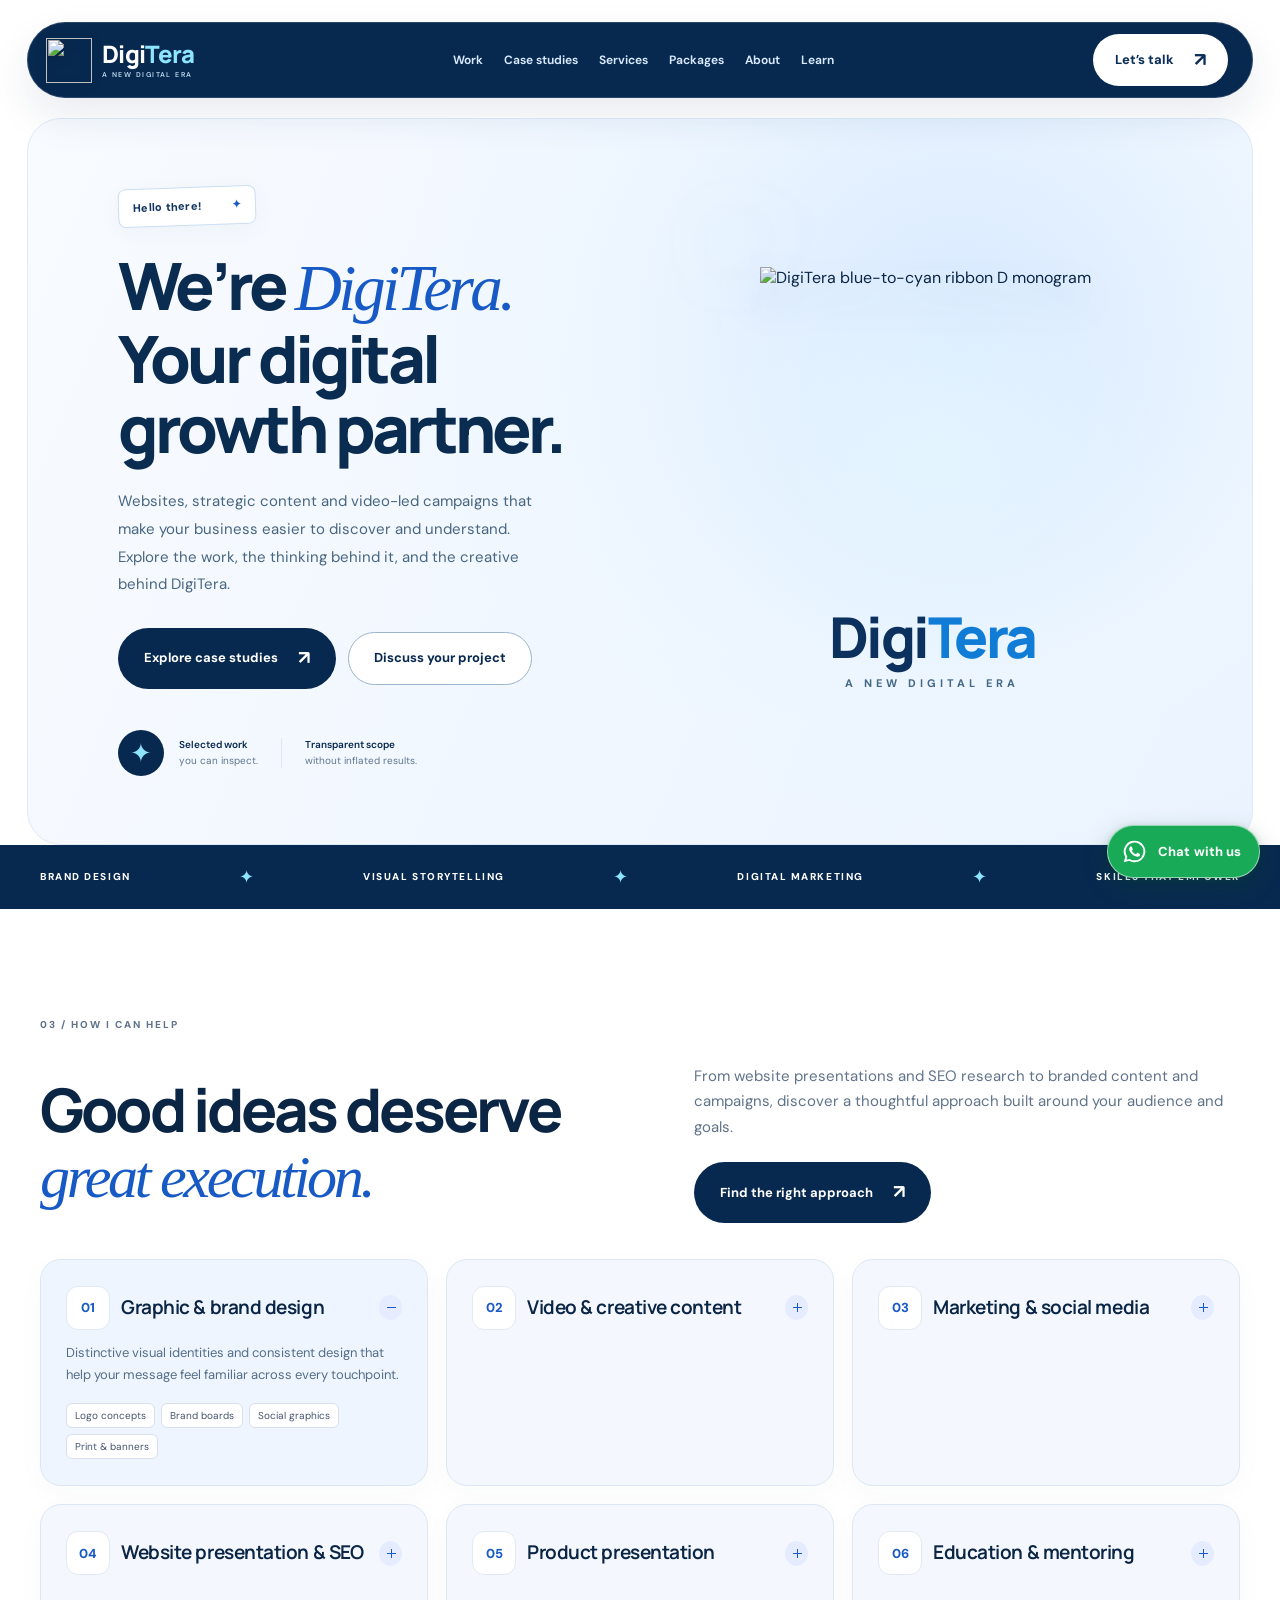
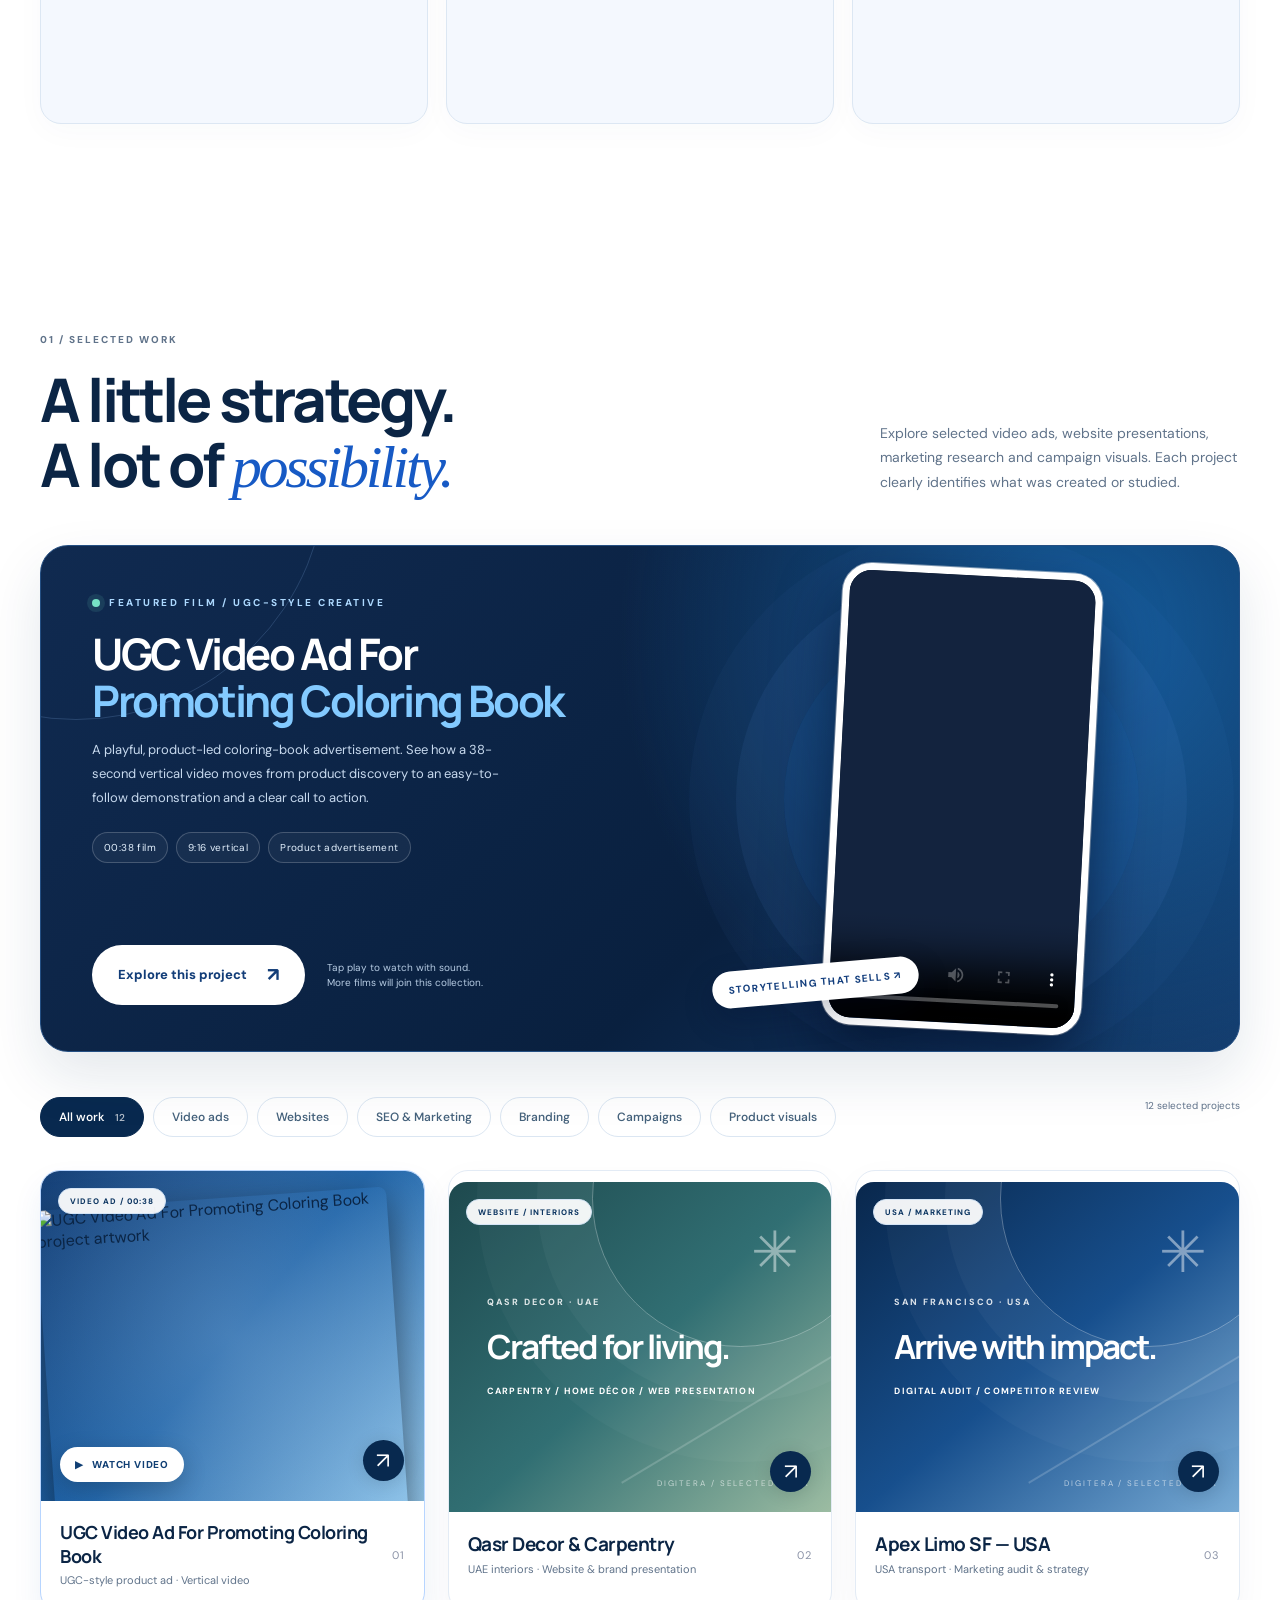
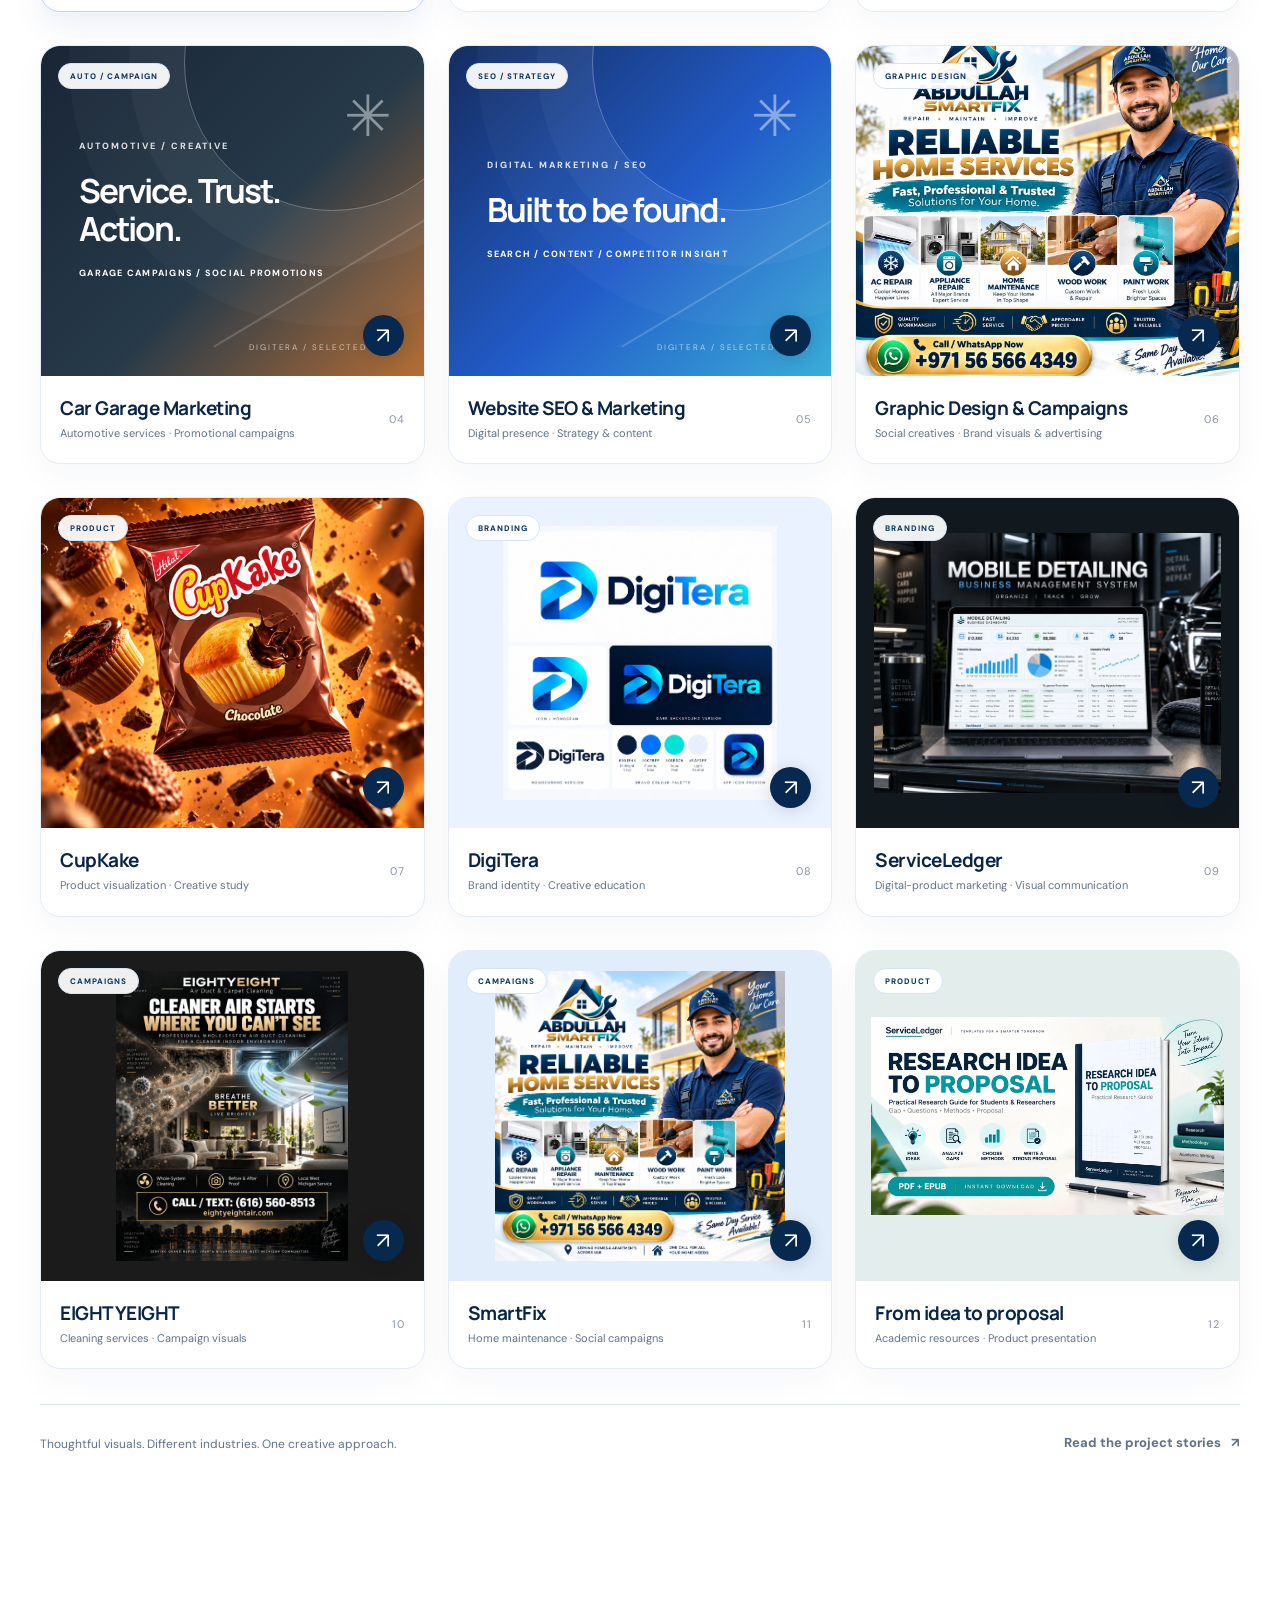
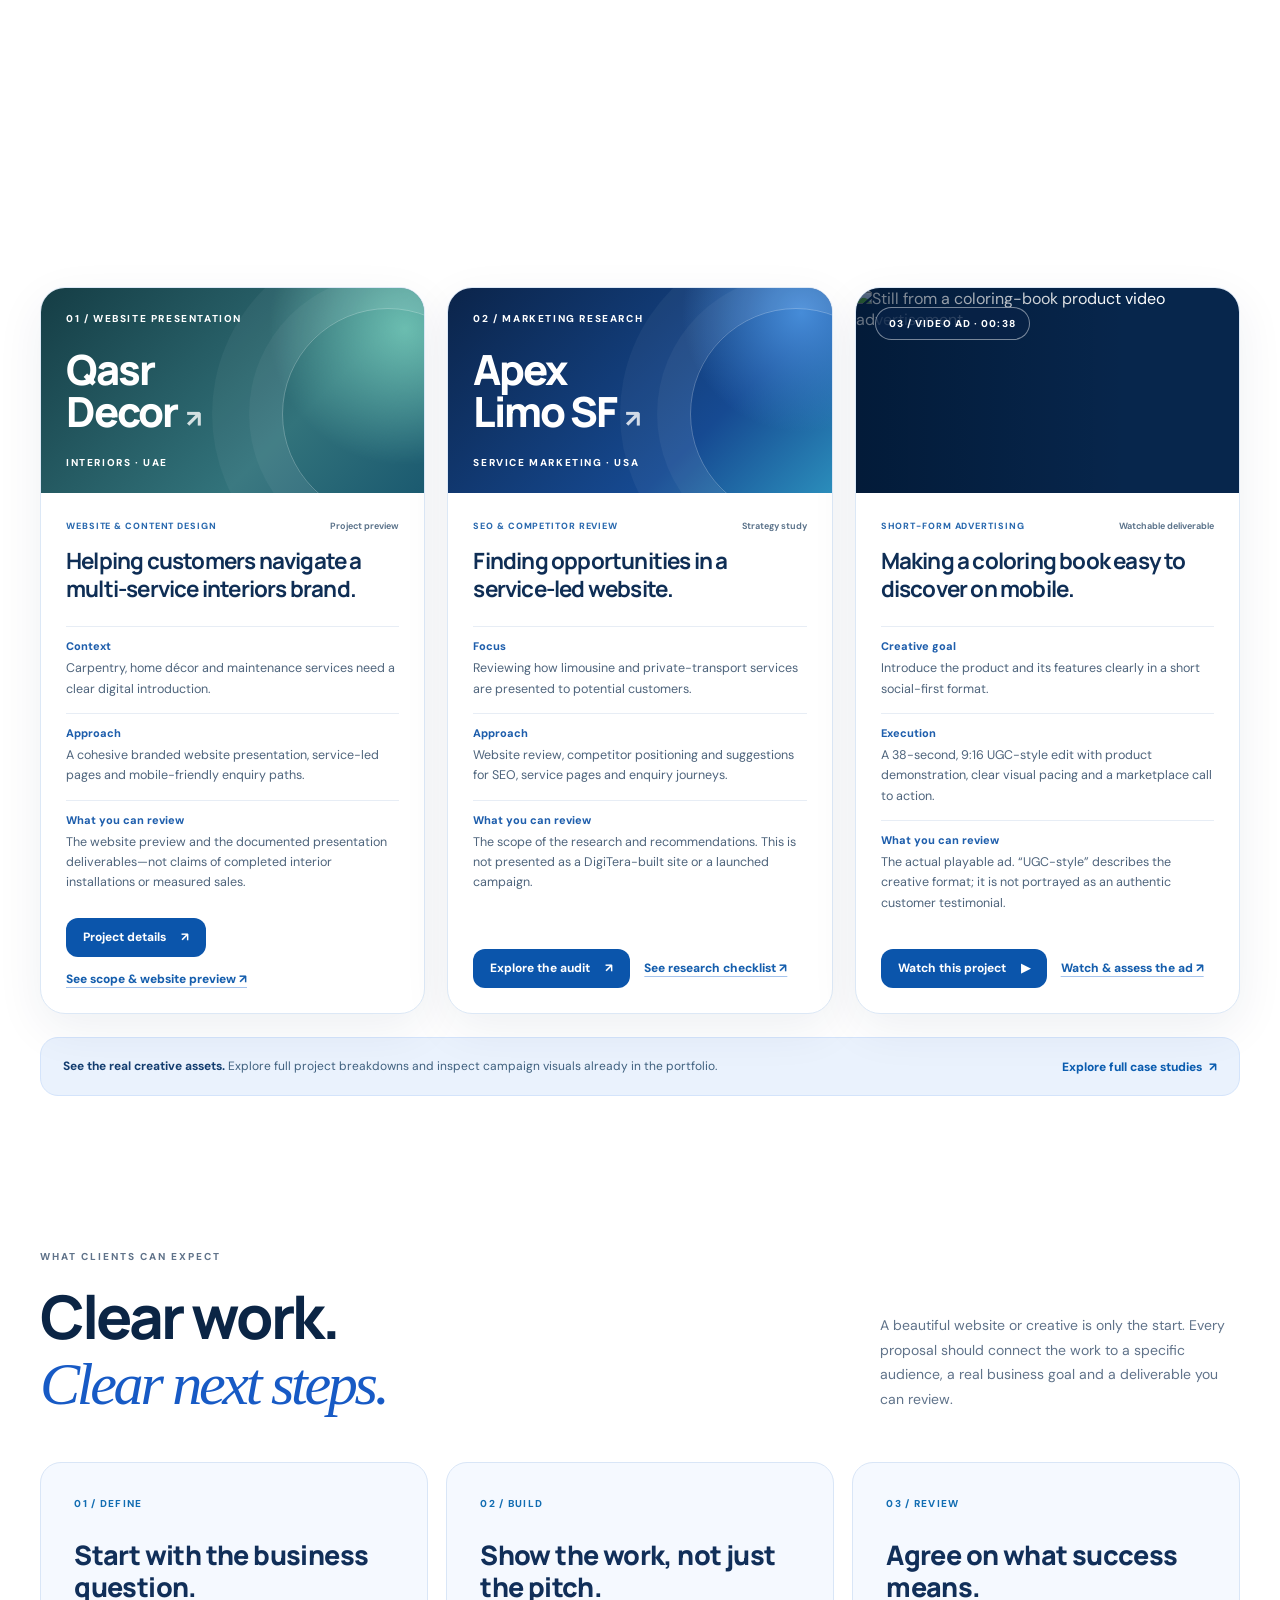
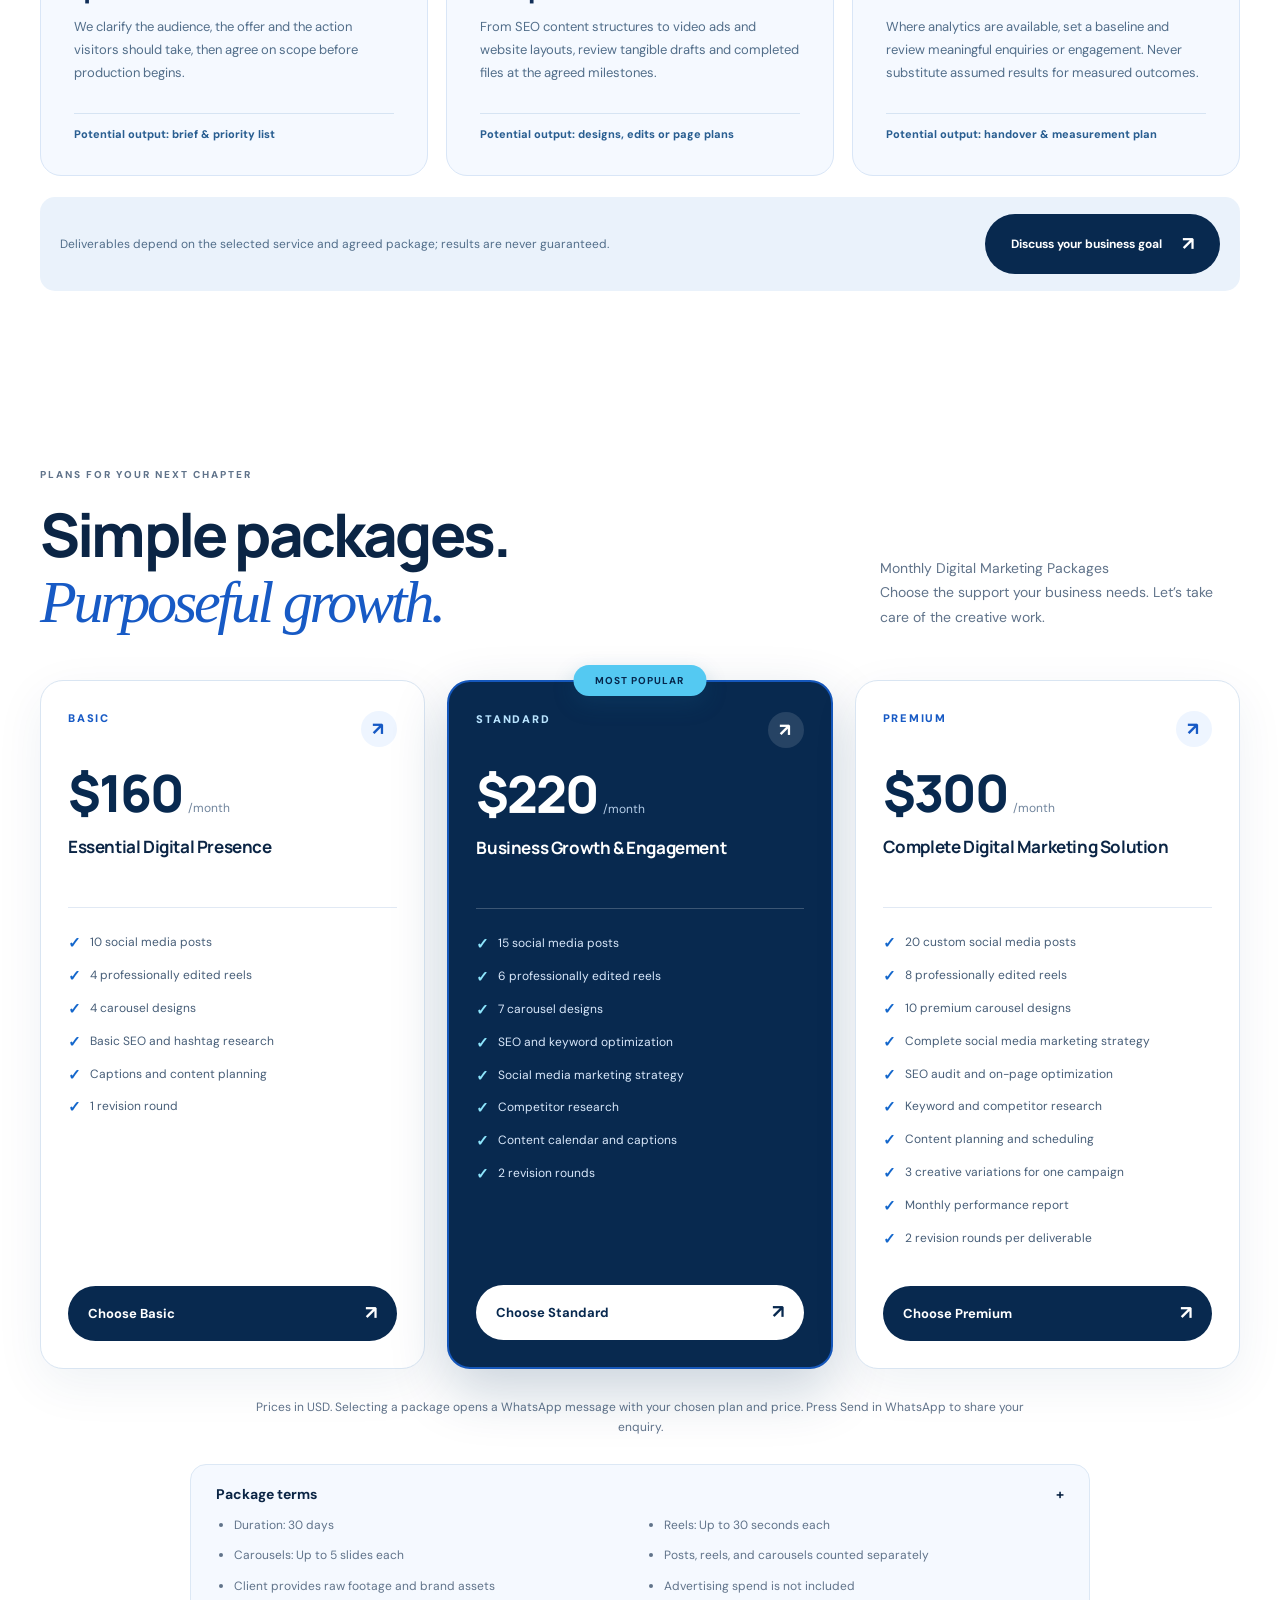
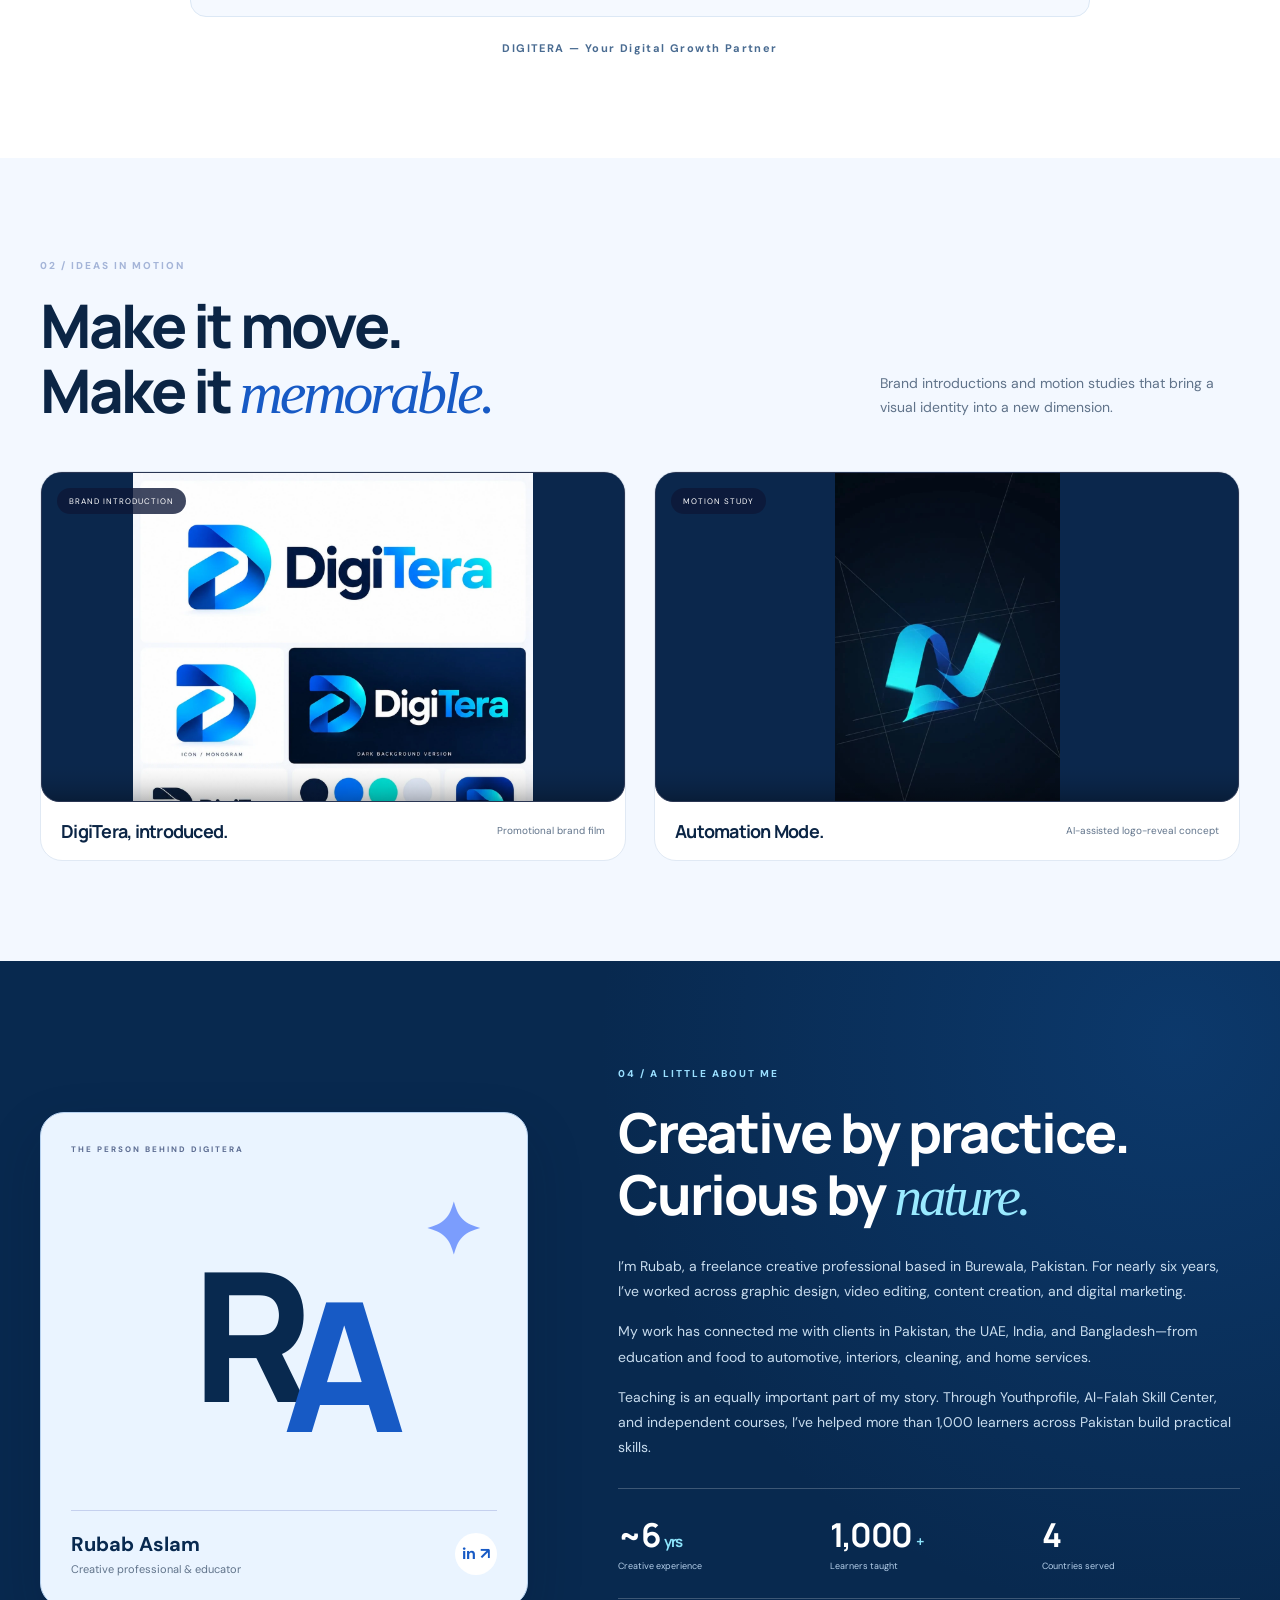
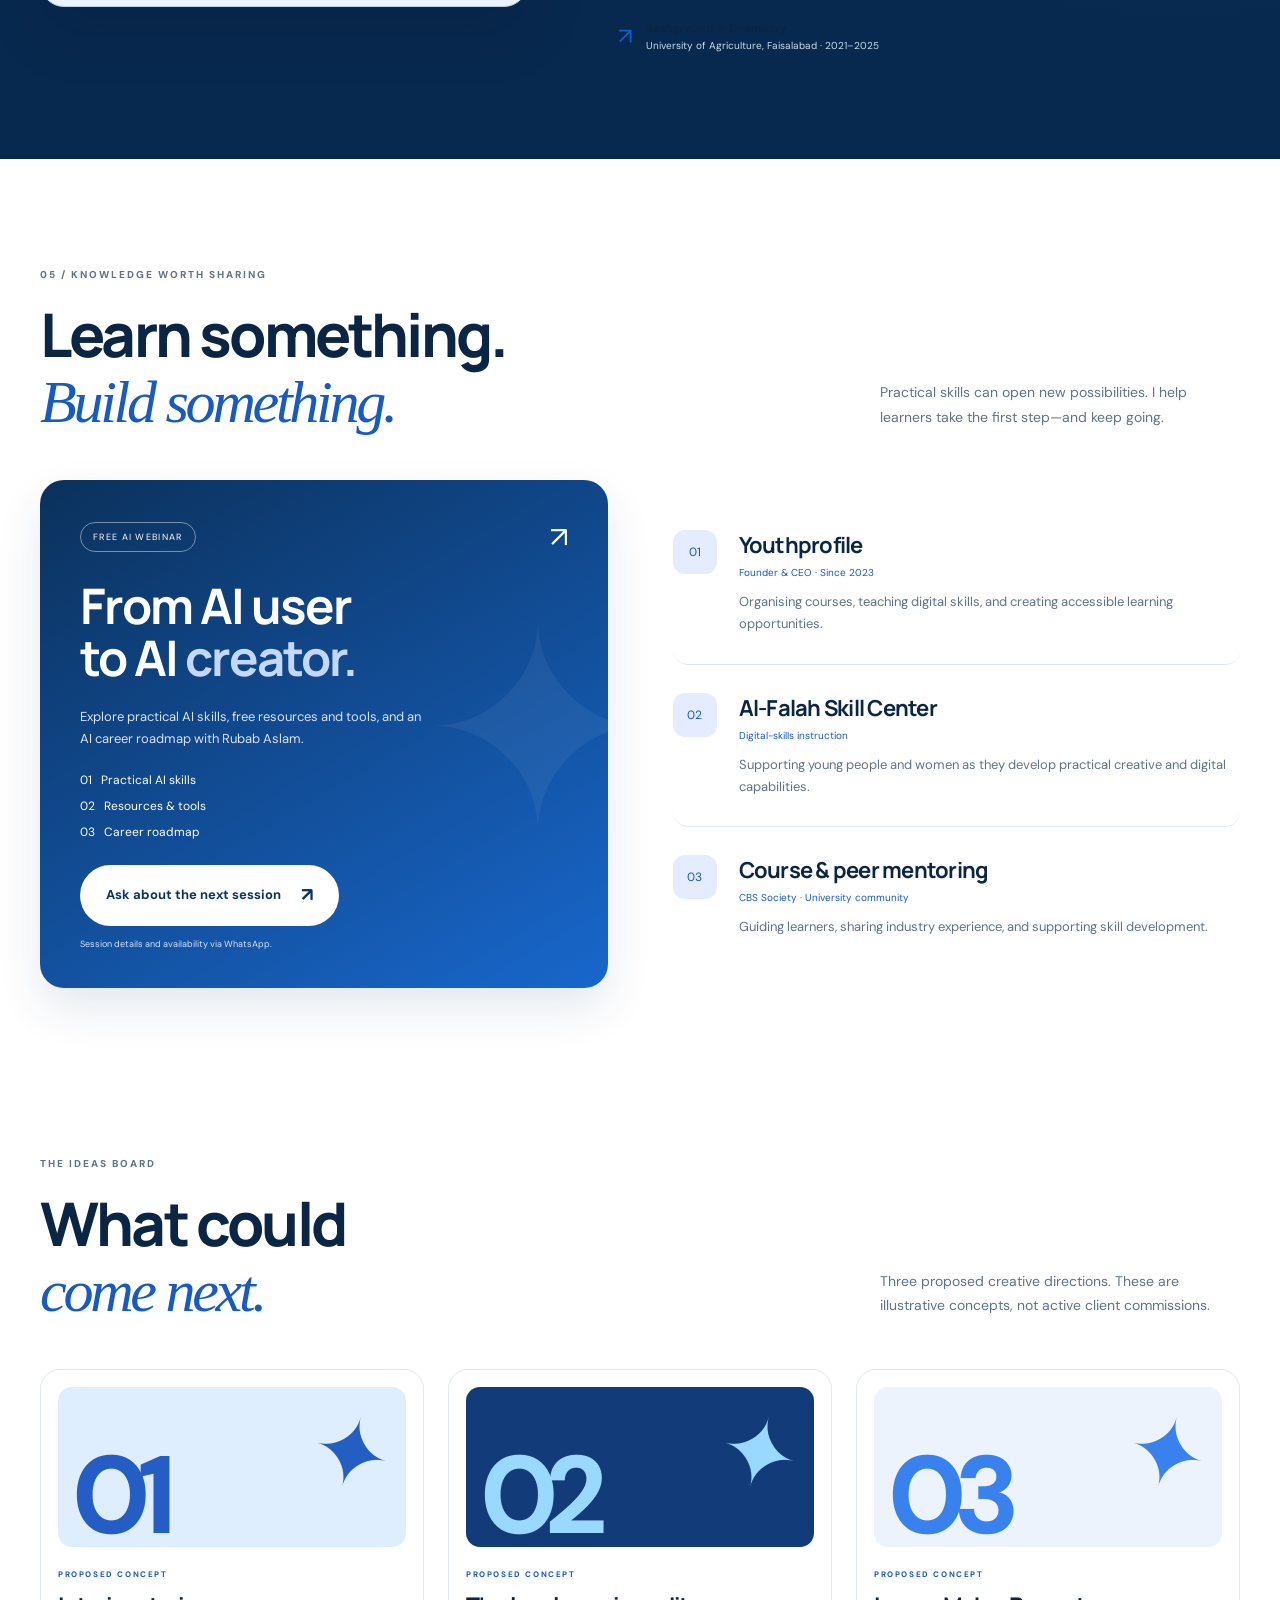
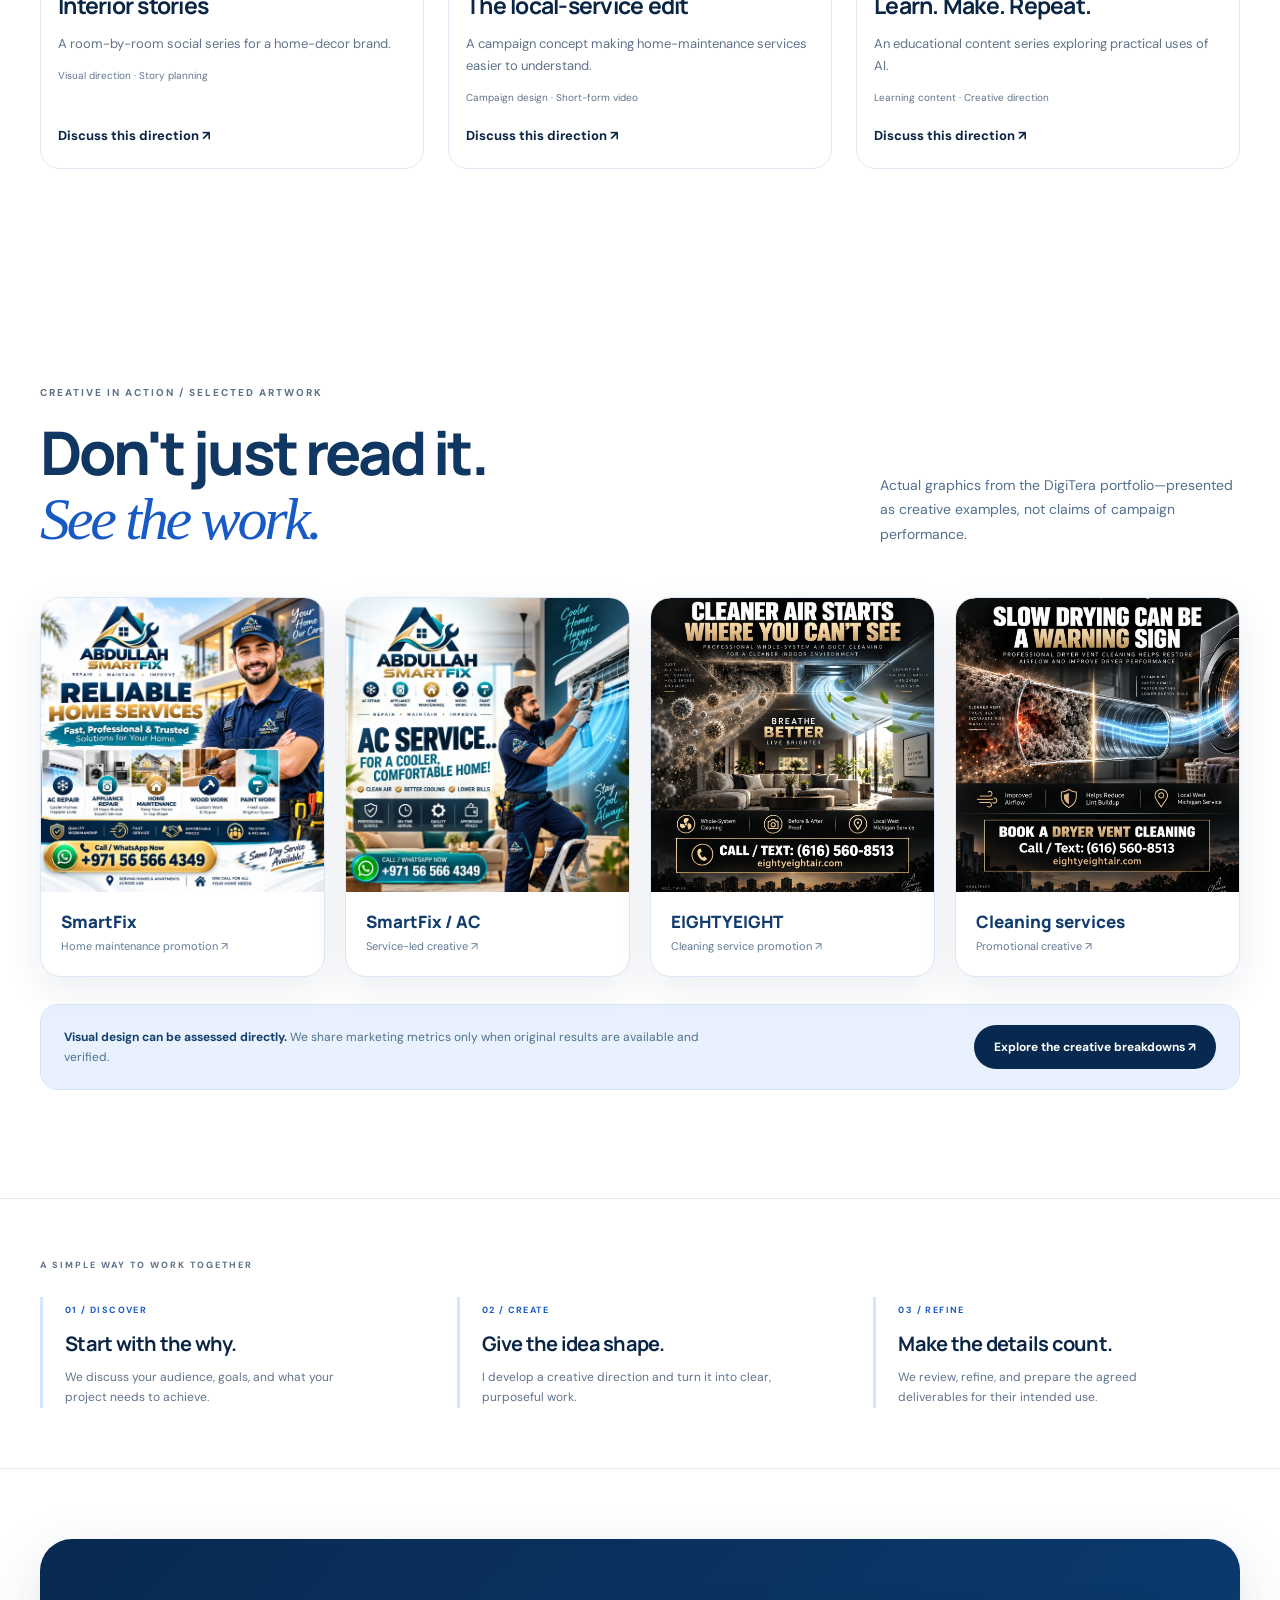
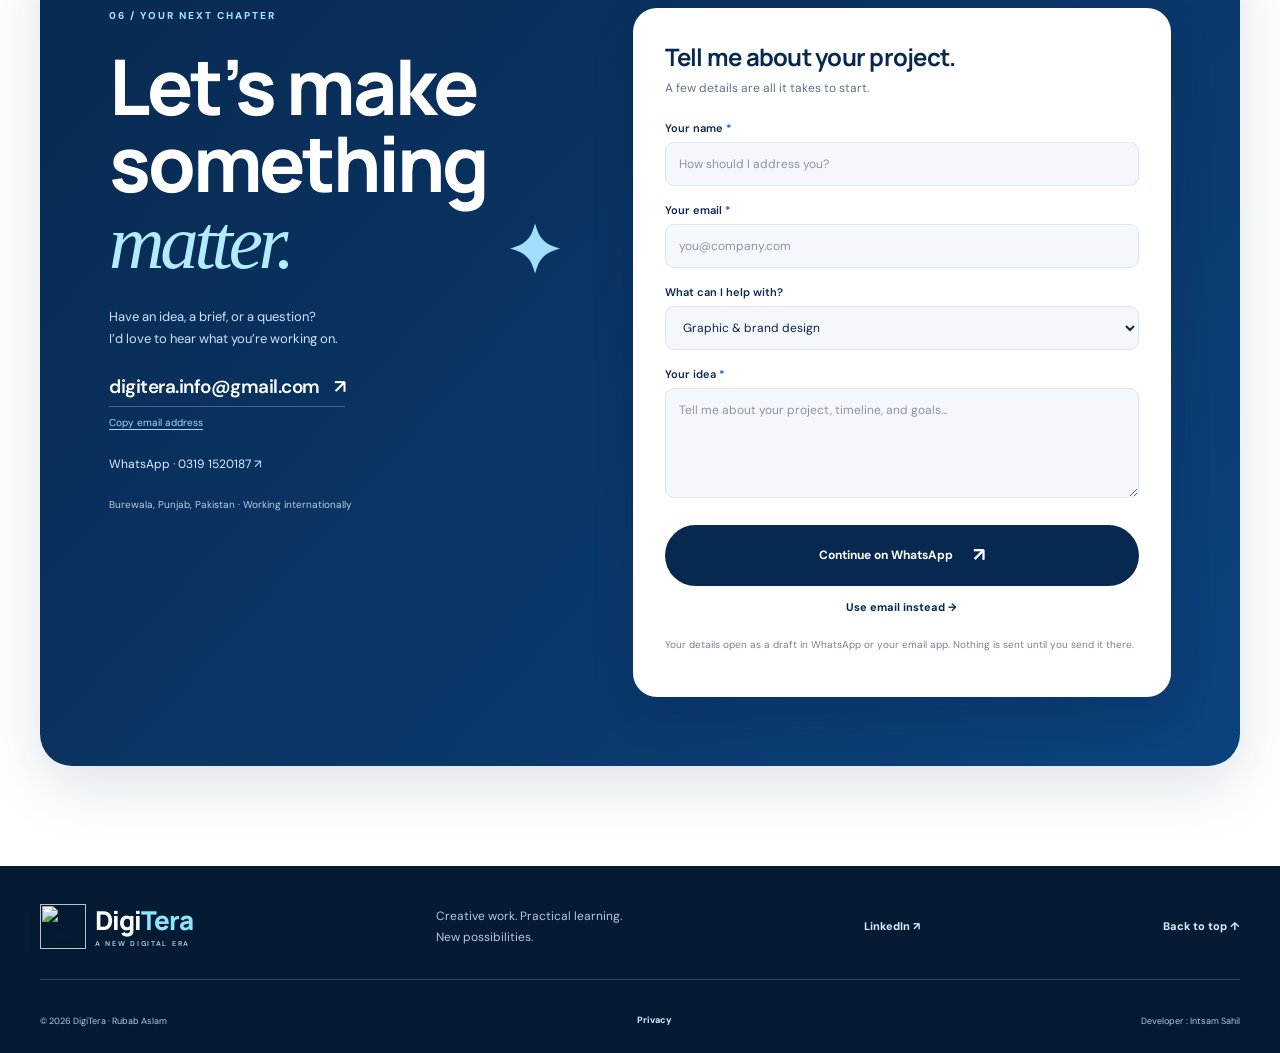
==== index.html @ da4cc0ad "Strengthen marketing proof, evidence boundaries and conversion journey with source QA" ====
<!doctype html>
<html lang="en">
<head>
  <meta charset="utf-8"><meta name="viewport" content="width=device-width, initial-scale=1">
  <title>DigiTera — Creative Design & Digital Skills by Rubab Aslam</title>
  <meta name="description" content="Discover DigiTera’s website presentations, video ads, brand visuals, SEO research and digital marketing project breakdowns. Explore real work, clear deliverables and ways to start your next project.">
  <meta name="theme-color" content="#f7f8fd">
  <meta property="og:title" content="DigiTera — Creative work, clearly explained."><meta property="og:description" content="Explore web presentations, video advertising and marketing project stories at DigiTera."><meta property="og:type" content="website">
  <link rel="icon" type="image/webp" href="assets/digitera-logo.webp">
  <link rel="stylesheet" href="styles.css"><link rel="stylesheet" href="refresh.css"><link rel="stylesheet" href="studio.css"><link rel="stylesheet" href="portfolio.css"><link rel="stylesheet" href="brand-refresh.css"><link rel="stylesheet" href="client-upgrade.css"><script src="projects.js" defer></script><script src="app.js" defer></script>
</head>
<body>
  <a class="skip" href="#main">Skip to content</a>
  <header class="site-header">
    <a class="brand" href="#home" aria-label="DigiTera home"><span class="brand-icon"><img src="https://d2ol7oe51mr4n9.cloudfront.net/user_3KGAZytFFncrg3eegwBqBr5PhzN/42a0d307-07c3-42c0-a807-09401f321310.webp" alt="" width="760" height="738"></span><span class="brand-name">Digi<span>Tera</span><small>A NEW DIGITAL ERA</small></span></a>
    <nav class="desktop-nav" aria-label="Main navigation"><a href="#work">Work</a><a href="#case-studies">Case studies</a><a href="#services">Services</a><a href="#packages">Packages</a><a href="#about">About</a><a href="#learn">Learn</a></nav>
    <a class="button small header-cta" href="#contact">Let’s talk <span aria-hidden="true">↗</span></a>
    <button class="menu-toggle" type="button" aria-expanded="false" aria-controls="mobile-nav" aria-label="Open menu"><span></span><span></span></button>
    <nav id="mobile-nav" class="mobile-nav" aria-label="Mobile navigation" hidden><a href="#work">Selected work</a><a href="#case-studies">Case studies</a><a href="#services">Services</a><a href="#packages">Packages</a><a href="#about">About Rubab</a><a href="#learn">Learn with DigiTera</a><a href="#contact">Start a project ↗</a></nav>
  </header>
  <main id="main">
    <section class="hero wrap" id="home">
      <div class="hero-copy"><p class="hello-label">Hello there! <span aria-hidden="true">✦</span></p>
      <h1>We’re <em>DigiTera.</em><br>Your digital<br>growth partner.</h1>
      <p class="hero-intro">Websites, strategic content and video-led campaigns that make your business easier to discover and understand. Explore the work, the thinking behind it, and the creative behind DigiTera.</p>
      <div class="hero-actions"><a class="button" href="#case-studies">Explore case studies <span aria-hidden="true">↗</span></a><a class="button outline" href="#contact">Discuss your project</a></div>
      <div class="hero-proof"><span class="proof-mark">✦</span><p><strong>Selected work</strong><br>you can inspect.</p><span class="proof-divider"></span><p><strong>Transparent scope</strong><br>without inflated results.</p></div></div>
      <div class="logo-hero digitera-brand-hero" aria-label="DigiTera — A New Digital Era"><div class="digitera-brand-art"><img class="digitera-brand-echo" src="https://d2ol7oe51mr4n9.cloudfront.net/user_3KGAZytFFncrg3eegwBqBr5PhzN/42a0d307-07c3-42c0-a807-09401f321310.webp" alt="" aria-hidden="true" width="760" height="738"><img class="digitera-brand-mark" src="https://d2ol7oe51mr4n9.cloudfront.net/user_3KGAZytFFncrg3eegwBqBr5PhzN/42a0d307-07c3-42c0-a807-09401f321310.webp" alt="DigiTera blue-to-cyan ribbon D monogram" width="760" height="738" fetchpriority="high"></div><div class="digitera-brand-type"><strong>Digi<span>Tera</span></strong><span>A NEW DIGITAL ERA</span></div></div>
    </section>
    <div class="specialties" aria-label="Creative disciplines"><div class="wrap"><span>BRAND DESIGN</span><b aria-hidden="true">✦</b><span>VISUAL STORYTELLING</span><b aria-hidden="true">✦</b><span>DIGITAL MARKETING</span><b aria-hidden="true">✦</b><span>SKILLS THAT EMPOWER</span></div></div>

    <section class="section wrap services-section" id="services"><div class="services-intro"><p class="eyebrow">03 / HOW I CAN HELP</p><h2>Good ideas deserve<br><em>great execution.</em></h2><p>From website presentations and SEO research to branded content and campaigns, discover a thoughtful approach built around your audience and goals.</p><a class="button" href="#contact">Find the right approach <span aria-hidden="true">↗</span></a><div class="service-art" aria-hidden="true"><span>CREATE</span><i>✦</i><span>CONNECT</span></div></div><div class="service-list">
      <details open><summary><span class="service-number">01</span><h3>Graphic & brand design</h3><span class="detail-icon"></span></summary><div class="service-content"><p>Distinctive visual identities and consistent design that help your message feel familiar across every touchpoint.</p><div class="chips"><span>Logo concepts</span><span>Brand boards</span><span>Social graphics</span><span>Print & banners</span></div></div></details>
      <details><summary><span class="service-number">02</span><h3>Video & creative content</h3><span class="detail-icon"></span></summary><div class="service-content"><p>Turn your ideas and footage into clear, engaging content for social platforms and brand communication.</p><div class="chips"><span>Short-form editing</span><span>Promotional reels</span><span>Captions</span><span>AI-assisted visuals</span></div></div></details>
      <details><summary><span class="service-number">03</span><h3>Marketing & social media</h3><span class="detail-icon"></span></summary><div class="service-content"><p>Connect your message to the right audience through purposeful content and a consistent digital presence.</p><div class="chips"><span>Content planning</span><span>Social media management</span><span>Campaign copy</span><span>SEO research</span></div></div></details>
      <details><summary><span class="service-number">04</span><h3>Website presentation &amp; SEO</h3><span class="detail-icon"></span></summary><div class="service-content"><p>Make services and products easier to explore with clearly structured pages, mobile-friendly user journeys, and search-focused content planning.</p><div class="chips"><span>Website design</span><span>Service pages</span><span>SEO content structure</span><span>Enquiry journeys</span></div></div></details>
      <details><summary><span class="service-number">05</span><h3>Product presentation</h3><span class="detail-icon"></span></summary><div class="service-content"><p>Make products easier to understand and more compelling to explore through thoughtful visual storytelling.</p><div class="chips"><span>Listing creatives</span><span>Digital mockups</span><span>Product concepts</span><span>Feature graphics</span></div></div></details>
      <details><summary><span class="service-number">06</span><h3>Education & mentoring</h3><span class="detail-icon"></span></summary><div class="service-content"><p>Practical learning for people building creative skills, exploring AI, and taking their next step into freelancing.</p><div class="chips"><span>Digital skills</span><span>AI learning</span><span>Course mentoring</span><span>Learning resources</span></div></div></details>
    </div></section>

    <section class="section wrap" id="work">
      <div class="section-heading"><div><p class="eyebrow">01 / SELECTED WORK</p><h2>A little strategy.<br>A lot of <em>possibility.</em></h2></div><p>Explore selected video ads, website presentations, marketing research and campaign visuals. Each project clearly identifies what was created or studied.</p></div>
      <article class="ugc-spotlight" aria-labelledby="ugc-spotlight-title">
        <div class="ugc-copy"><span class="ugc-kicker">FEATURED FILM / UGC-STYLE CREATIVE</span>
          <h3 id="ugc-spotlight-title">UGC Video Ad For<br><em>Promoting Coloring Book</em></h3>
          <p>A playful, product-led coloring-book advertisement. See how a 38-second vertical video moves from product discovery to an easy-to-follow demonstration and a clear call to action.</p>
          <div class="ugc-meta"><span>00:38 film</span><span>9:16 vertical</span><span>Product advertisement</span></div>
          <div class="ugc-actions"><button type="button" class="button" data-project="ugc-coloring">Explore this project <span aria-hidden="true">↗</span></button><small>Tap play to watch with sound.<br>More films will join this collection.</small></div>
        </div>
        <div class="ugc-preview"><div class="ugc-device"><video id="featured-ugc-video" controls playsinline preload="none" poster="https://d2ol7oe51mr4n9.cloudfront.net/user_3KGAZytFFncrg3eegwBqBr5PhzN/00d77171-e584-4837-a918-0cec927ec1ee.jpg" aria-label="Watch UGC Video Add For Promoting Coloring Book, 38 seconds"><source src="https://d2ol7oe51mr4n9.cloudfront.net/user_3KGAZytFFncrg3eegwBqBr5PhzN/25b60dbd-ea0d-4d81-b77c-1ab211e654f2.mp4" type="video/mp4">Your browser does not support video playback.</video></div><span class="ugc-preview-label" aria-hidden="true">STORYTELLING THAT SELLS ↗</span></div>
      </article>
      <div class="work-toolbar"><div class="filters" role="group" aria-label="Filter projects"><button class="filter active" type="button" data-filter="all" aria-pressed="true">All work <span>12</span></button><button class="filter" type="button" data-filter="video" aria-pressed="false">Video ads</button><button class="filter" type="button" data-filter="web" aria-pressed="false">Websites</button><button class="filter" type="button" data-filter="marketing" aria-pressed="false">SEO &amp; Marketing</button><button class="filter" type="button" data-filter="branding" aria-pressed="false">Branding</button><button class="filter" type="button" data-filter="campaigns" aria-pressed="false">Campaigns</button><button class="filter" type="button" data-filter="product" aria-pressed="false">Product visuals</button></div><p class="result-count" id="result-count" aria-live="polite">12 selected projects</p></div>
      <div id="project-grid" class="project-grid"></div>
      <noscript><p>Enable JavaScript to explore interactive project galleries. You can still <a href="mailto:digitera.info@gmail.com">request a portfolio by email</a>.</p></noscript>
      <div class="work-footnote"><span>Thoughtful visuals. Different industries. One creative approach.</span><a class="text-link" href="case-studies.html">Read the project stories <span aria-hidden="true">↗</span></a></div>
    </section>


    <section class="section wrap proof-section" id="case-studies" aria-labelledby="case-studies-title">
      <div class="section-heading">
        <div><p class="eyebrow">BEHIND THE WORK / PROJECT STORIES</p><h2 id="case-studies-title">More than visuals.<br><em>Here’s the thinking.</em></h2></div>
        <p>Explore the challenge or creative goal, the work completed, and the material you can actually review. No invented client outcomes.</p>
      </div>
      <div class="proof-grid">
        <article class="proof-card proof-card--qasr">
          <div class="proof-cover"><span class="proof-overline">01 / WEBSITE PRESENTATION</span><strong>Qasr<br>Decor<span aria-hidden="true">↗</span></strong><span class="proof-cover-foot">INTERIORS · UAE</span></div>
          <div class="proof-content">
            <p class="proof-type">WEBSITE &amp; CONTENT DESIGN <span>Project preview</span></p>
            <h3>Helping customers navigate a multi-service interiors brand.</h3>
            <dl><div><dt>Context</dt><dd>Carpentry, home décor and maintenance services need a clear digital introduction.</dd></div>
            <div><dt>Approach</dt><dd>A cohesive branded website presentation, service-led pages and mobile-friendly enquiry paths.</dd></div>
            <div><dt>What you can review</dt><dd>The website preview and the documented presentation deliverables—not claims of completed interior installations or measured sales.</dd></div></dl>
            <div class="proof-actions"><button type="button" class="proof-button" data-project="qasrdecor">Project details <span aria-hidden="true">↗</span></button><a class="proof-preview" href="case-studies.html#qasr">See scope &amp; website preview ↗</a></div>
          </div>
        </article>
        <article class="proof-card proof-card--apex">
          <div class="proof-cover"><span class="proof-overline">02 / MARKETING RESEARCH</span><strong>Apex<br>Limo SF<span aria-hidden="true">↗</span></strong><span class="proof-cover-foot">SERVICE MARKETING · USA</span></div>
          <div class="proof-content">
            <p class="proof-type">SEO &amp; COMPETITOR REVIEW <span>Strategy study</span></p>
            <h3>Finding opportunities in a service-led website.</h3>
            <dl><div><dt>Focus</dt><dd>Reviewing how limousine and private-transport services are presented to potential customers.</dd></div>
            <div><dt>Approach</dt><dd>Website review, competitor positioning and suggestions for SEO, service pages and enquiry journeys.</dd></div>
            <div><dt>What you can review</dt><dd>The scope of the research and recommendations. This is not presented as a DigiTera-built site or a launched campaign.</dd></div></dl>
            <div class="proof-actions"><button type="button" class="proof-button" data-project="apex-limo">Explore the audit <span aria-hidden="true">↗</span></button><a class="proof-preview" href="case-studies.html#apex">See research checklist ↗</a></div>
          </div>
        </article>
        <article class="proof-card proof-card--ugc">
          <div class="proof-cover proof-cover--video"><img src="https://d2ol7oe51mr4n9.cloudfront.net/user_3KGAZytFFncrg3eegwBqBr5PhzN/00d77171-e584-4837-a918-0cec927ec1ee.jpg" loading="lazy" alt="Still from a coloring-book product video advertisement" width="640" height="850"><span class="proof-video-tag">03 / VIDEO AD · 00:38</span></div>
          <div class="proof-content">
            <p class="proof-type">SHORT-FORM ADVERTISING <span>Watchable deliverable</span></p>
            <h3>Making a coloring book easy to discover on mobile.</h3>
            <dl><div><dt>Creative goal</dt><dd>Introduce the product and its features clearly in a short social-first format.</dd></div>
            <div><dt>Execution</dt><dd>A 38-second, 9:16 UGC-style edit with product demonstration, clear visual pacing and a marketplace call to action.</dd></div>
            <div><dt>What you can review</dt><dd>The actual playable ad. “UGC-style” describes the creative format; it is not portrayed as an authentic customer testimonial.</dd></div></dl>
            <div class="proof-actions"><button type="button" class="proof-button" data-project="ugc-coloring">Watch this project <span aria-hidden="true">▶</span></button><a class="proof-preview" href="case-studies.html#ugc">Watch &amp; assess the ad ↗</a></div>
          </div>
        </article>
      </div>
      <div class="proof-bottom"><p><strong>See the real creative assets.</strong> Explore full project breakdowns and inspect campaign visuals already in the portfolio.</p><a href="case-studies.html" class="proof-contact">Explore full case studies <span aria-hidden="true">↗</span></a></div>
    </section>

    <section class="section wrap deliverables-section" id="how-we-work" aria-labelledby="deliverables-title">
      <div class="section-heading"><div><p class="eyebrow">WHAT CLIENTS CAN EXPECT</p><h2 id="deliverables-title">Clear work.<br><em>Clear next steps.</em></h2></div><p>A beautiful website or creative is only the start. Every proposal should connect the work to a specific audience, a real business goal and a deliverable you can review.</p></div>
      <div class="deliverables-grid">
        <article><span class="deliverables-number">01 / DEFINE</span><h3>Start with the business question.</h3><p>We clarify the audience, the offer and the action visitors should take, then agree on scope before production begins.</p><span class="deliverables-output">Potential output: brief &amp; priority list</span></article>
        <article><span class="deliverables-number">02 / BUILD</span><h3>Show the work, not just the pitch.</h3><p>From SEO content structures to video ads and website layouts, review tangible drafts and completed files at the agreed milestones.</p><span class="deliverables-output">Potential output: designs, edits or page plans</span></article>
        <article><span class="deliverables-number">03 / REVIEW</span><h3>Agree on what success means.</h3><p>Where analytics are available, set a baseline and review meaningful enquiries or engagement. Never substitute assumed results for measured outcomes.</p><span class="deliverables-output">Potential output: handover &amp; measurement plan</span></article>
      </div>
      <div class="deliverables-footer"><p>Deliverables depend on the selected service and agreed package; results are never guaranteed.</p><a class="button" href="#contact">Discuss your business goal <span aria-hidden="true">↗</span></a></div>
    </section>
<section class="section wrap packages-section" id="packages"><div class="section-heading"><div><p class="eyebrow">PLANS FOR YOUR NEXT CHAPTER</p><h2>Simple packages.<br><em>Purposeful growth.</em></h2></div><p>Monthly Digital Marketing Packages<br>Choose the support your business needs. Let’s take care of the creative work.</p></div><div class="package-grid"><article class="package-card "><div class="package-label">BASIC<span aria-hidden="true">↗</span></div><p class="package-price">$160<span>/month</span></p><h3>Essential Digital Presence</h3><ul><li>10 social media posts</li><li>4 professionally edited reels</li><li>4 carousel designs</li><li>Basic SEO and hashtag research</li><li>Captions and content planning</li><li>1 revision round</li></ul><a class="button package-cta" data-package="BASIC" href="https://wa.me/923191520187?text=Hi%20DigiTera%21%20I%E2%80%99d%20like%20to%20enquire%20about%20the%20BASIC%20PACKAGE%20%E2%80%94%20%24160/month%20%28Essential%20Digital%20Presence%29.%0A%0APackage%20includes%3A%0A%E2%80%A2%2010%20social%20media%20posts%0A%E2%80%A2%204%20professionally%20edited%20reels%0A%E2%80%A2%204%20carousel%20designs%0A%E2%80%A2%20Basic%20SEO%20and%20hashtag%20research%0A%E2%80%A2%20Captions%20and%20content%20planning%0A%E2%80%A2%201%20revision%20round%0A%0AI%20understand%20the%20package%20runs%20for%2030%20days%3B%20reels%20are%20up%20to%2030%20seconds%2C%20carousels%20up%20to%205%20slides%2C%20and%20advertising%20spend%20is%20not%20included.%20I%20will%20provide%20raw%20footage%20and%20brand%20assets.%0A%0AMy%20business%20name%3A%20%0AMy%20goals%3A%20" target="_blank" rel="noopener noreferrer">Choose Basic <span aria-hidden="true">↗</span></a></article><article class="package-card featured"><div class="package-ribbon">MOST POPULAR</div><div class="package-label">STANDARD<span aria-hidden="true">↗</span></div><p class="package-price">$220<span>/month</span></p><h3>Business Growth & Engagement</h3><ul><li>15 social media posts</li><li>6 professionally edited reels</li><li>7 carousel designs</li><li>SEO and keyword optimization</li><li>Social media marketing strategy</li><li>Competitor research</li><li>Content calendar and captions</li><li>2 revision rounds</li></ul><a class="button package-cta" data-package="STANDARD" href="https://wa.me/923191520187?text=Hi%20DigiTera%21%20I%E2%80%99d%20like%20to%20enquire%20about%20the%20STANDARD%20PACKAGE%20%E2%80%94%20%24220/month%20%28Business%20Growth%20%26%20Engagement%29.%0A%0APackage%20includes%3A%0A%E2%80%A2%2015%20social%20media%20posts%0A%E2%80%A2%206%20professionally%20edited%20reels%0A%E2%80%A2%207%20carousel%20designs%0A%E2%80%A2%20SEO%20and%20keyword%20optimization%0A%E2%80%A2%20Social%20media%20marketing%20strategy%0A%E2%80%A2%20Competitor%20research%0A%E2%80%A2%20Content%20calendar%20and%20captions%0A%E2%80%A2%202%20revision%20rounds%0A%0AI%20understand%20the%20package%20runs%20for%2030%20days%3B%20reels%20are%20up%20to%2030%20seconds%2C%20carousels%20up%20to%205%20slides%2C%20and%20advertising%20spend%20is%20not%20included.%20I%20will%20provide%20raw%20footage%20and%20brand%20assets.%0A%0AMy%20business%20name%3A%20%0AMy%20goals%3A%20" target="_blank" rel="noopener noreferrer">Choose Standard <span aria-hidden="true">↗</span></a></article><article class="package-card "><div class="package-label">PREMIUM<span aria-hidden="true">↗</span></div><p class="package-price">$300<span>/month</span></p><h3>Complete Digital Marketing Solution</h3><ul><li>20 custom social media posts</li><li>8 professionally edited reels</li><li>10 premium carousel designs</li><li>Complete social media marketing strategy</li><li>SEO audit and on-page optimization</li><li>Keyword and competitor research</li><li>Content planning and scheduling</li><li>3 creative variations for one campaign</li><li>Monthly performance report</li><li>2 revision rounds per deliverable</li></ul><a class="button package-cta" data-package="PREMIUM" href="https://wa.me/923191520187?text=Hi%20DigiTera%21%20I%E2%80%99d%20like%20to%20enquire%20about%20the%20PREMIUM%20PACKAGE%20%E2%80%94%20%24300/month%20%28Complete%20Digital%20Marketing%20Solution%29.%0A%0APackage%20includes%3A%0A%E2%80%A2%2020%20custom%20social%20media%20posts%0A%E2%80%A2%208%20professionally%20edited%20reels%0A%E2%80%A2%2010%20premium%20carousel%20designs%0A%E2%80%A2%20Complete%20social%20media%20marketing%20strategy%0A%E2%80%A2%20SEO%20audit%20and%20on-page%20optimization%0A%E2%80%A2%20Keyword%20and%20competitor%20research%0A%E2%80%A2%20Content%20planning%20and%20scheduling%0A%E2%80%A2%203%20creative%20variations%20for%20one%20campaign%0A%E2%80%A2%20Monthly%20performance%20report%0A%E2%80%A2%202%20revision%20rounds%20per%20deliverable%0A%0AI%20understand%20the%20package%20runs%20for%2030%20days%3B%20reels%20are%20up%20to%2030%20seconds%2C%20carousels%20up%20to%205%20slides%2C%20and%20advertising%20spend%20is%20not%20included.%20I%20will%20provide%20raw%20footage%20and%20brand%20assets.%0A%0AMy%20business%20name%3A%20%0AMy%20goals%3A%20" target="_blank" rel="noopener noreferrer">Choose Premium <span aria-hidden="true">↗</span></a></article></div><p class="package-note">Prices in USD. Selecting a package opens a WhatsApp message with your chosen plan and price. Press Send in WhatsApp to share your enquiry.</p><details class="package-terms" open><summary>Package terms <span aria-hidden="true">+</span></summary><ul><li>Duration: 30 days</li><li>Reels: Up to 30 seconds each</li><li>Carousels: Up to 5 slides each</li><li>Posts, reels, and carousels counted separately</li><li>Client provides raw footage and brand assets</li><li>Advertising spend is not included</li></ul></details><p class="package-signoff">DIGITERA — Your Digital Growth Partner</p></section>    
    <section class="motion-section" id="motion"><div class="wrap">
      <div class="section-heading"><div><p class="eyebrow">02 / IDEAS IN MOTION</p><h2>Make it move.<br>Make it <em>memorable.</em></h2></div><p>Brand introductions and motion studies that bring a visual identity into a new dimension.</p></div>
      <div class="motion-grid"><article class="video-card"><div class="video-stage"><video controls playsinline preload="none" poster="assets/digitera.webp" aria-label="DigiTera brand introduction"><source src="assets/digitera-intro.mp4" type="video/mp4">Your browser cannot play this video. <a href="assets/digitera-intro.mp4">Download the DigiTera introduction</a>.</video><span class="video-tag">BRAND INTRODUCTION</span></div><div class="video-meta"><h3>DigiTera, introduced.</h3><span>Promotional brand film</span></div></article><article class="video-card"><div class="video-stage"><video controls playsinline preload="none" poster="assets/automation-poster.webp" aria-label="Automation Mode logo reveal"><source src="assets/automation-reveal.mp4" type="video/mp4">Your browser cannot play this video. <a href="assets/automation-reveal.mp4">Download the logo reveal</a>.</video><span class="video-tag">MOTION STUDY</span></div><div class="video-meta"><h3>Automation Mode.</h3><span>AI-assisted logo-reveal concept</span></div></article></div>
    </div></section>

<section class="about-section" id="about"><div class="wrap about-grid"><div class="about-visual"><p class="eyebrow">THE PERSON BEHIND DIGITERA</p><div class="monogram" aria-label="Rubab Aslam initials">R<span>A</span><i aria-hidden="true">✦</i></div><div class="identity-line"><div><strong>Rubab Aslam</strong><span>Creative professional & educator</span></div><a href="https://www.linkedin.com/in/rubab007" target="_blank" rel="noopener noreferrer" aria-label="Rubab Aslam on LinkedIn, opens in a new tab">in ↗</a></div></div><div class="about-copy"><p class="eyebrow">04 / A LITTLE ABOUT ME</p><h2>Creative by practice.<br>Curious by <em>nature.</em></h2><p>I’m Rubab, a freelance creative professional based in Burewala, Pakistan. For nearly six years, I’ve worked across graphic design, video editing, content creation, and digital marketing.</p><p>My work has connected me with clients in Pakistan, the UAE, India, and Bangladesh—from education and food to automotive, interiors, cleaning, and home services.</p><p>Teaching is an equally important part of my story. Through Youthprofile, Al-Falah Skill Center, and independent courses, I’ve helped more than 1,000 learners across Pakistan build practical skills.</p><div class="about-stats"><div><strong>~6<span>yrs</span></strong><p>Creative experience</p></div><div><strong>1,000<span>+</span></strong><p>Learners taught</p></div><div><strong>4</strong><p>Countries served</p></div></div><div class="education-note"><span aria-hidden="true">↗</span><p><strong>Background in Chemistry</strong><br>University of Agriculture, Faisalabad · 2021–2025</p></div></div></div></section>

    <section class="section wrap learn-section" id="learn"><div class="section-heading"><div><p class="eyebrow">05 / KNOWLEDGE WORTH SHARING</p><h2>Learn something.<br><em>Build something.</em></h2></div><p>Practical skills can open new possibilities. I help learners take the first step—and keep going.</p></div><div class="learn-grid"><article class="learn-feature"><div class="learn-top"><span class="pill">FREE AI WEBINAR</span><span aria-hidden="true">↗</span></div><h3>From AI user<br>to AI <em>creator.</em></h3><p>Explore practical AI skills, free resources and tools, and an AI career roadmap with Rubab Aslam.</p><div class="learn-benefits"><span>01 &nbsp; Practical AI skills</span><span>02 &nbsp; Resources & tools</span><span>03 &nbsp; Career roadmap</span></div><a class="button light" href="https://wa.me/923191520187?text=Hi%20Rubab%2C%20I%27d%20like%20details%20about%20DigiTera%27s%20free%20AI%20webinar." target="_blank" rel="noopener noreferrer">Ask about the next session <span aria-hidden="true">↗</span></a><small>Session details and availability via WhatsApp.</small></article><div class="teaching-list"><article><span class="teaching-icon" aria-hidden="true">01</span><div><h3>Youthprofile</h3><p class="role">Founder & CEO · Since 2023</p><p>Organising courses, teaching digital skills, and creating accessible learning opportunities.</p></div></article><article><span class="teaching-icon" aria-hidden="true">02</span><div><h3>Al-Falah Skill Center</h3><p class="role">Digital-skills instruction</p><p>Supporting young people and women as they develop practical creative and digital capabilities.</p></div></article><article><span class="teaching-icon" aria-hidden="true">03</span><div><h3>Course & peer mentoring</h3><p class="role">CBS Society · University community</p><p>Guiding learners, sharing industry experience, and supporting skill development.</p></div></article></div></div></section>

<section class="section wrap" id="concepts"><div class="section-heading"><div><p class="eyebrow">THE IDEAS BOARD</p><h2>What could<br><em>come next.</em></h2></div><p>Three proposed creative directions. These are illustrative concepts, not active client commissions.</p></div><div class="concept-grid"><article class="concept-card"><div class="concept-art concept-01" aria-hidden="true"><span>01</span><i>✦</i></div><span class="concept-label">PROPOSED CONCEPT</span><h3>Interior stories</h3><p>A room-by-room social series for a home-decor brand.</p><small>Visual direction · Story planning</small><a class="text-link" href="#contact">Discuss this direction ↗</a></article><article class="concept-card"><div class="concept-art concept-02" aria-hidden="true"><span>02</span><i>✦</i></div><span class="concept-label">PROPOSED CONCEPT</span><h3>The local-service edit</h3><p>A campaign concept making home-maintenance services easier to understand.</p><small>Campaign design · Short-form video</small><a class="text-link" href="#contact">Discuss this direction ↗</a></article><article class="concept-card"><div class="concept-art concept-03" aria-hidden="true"><span>03</span><i>✦</i></div><span class="concept-label">PROPOSED CONCEPT</span><h3>Learn. Make. Repeat.</h3><p>An educational content series exploring practical uses of AI.</p><small>Learning content · Creative direction</small><a class="text-link" href="#contact">Discuss this direction ↗</a></article></div></section><section class="section wrap campaign-proof" id="campaign-visuals" aria-labelledby="campaign-proof-title">
 <div class="section-heading"><div><p class="eyebrow">CREATIVE IN ACTION / SELECTED ARTWORK</p><h2 id="campaign-proof-title">Don't just read it.<br><em>See the work.</em></h2></div><p>Actual graphics from the DigiTera portfolio—presented as creative examples, not claims of campaign performance.</p></div>
 <div class="campaign-proof-grid">
 <a class="campaign-proof-item" href="assets/smartfix.webp" target="_blank" rel="noopener noreferrer" aria-label="Inspect SmartFix promotional artwork in a new tab"><img src="assets/smartfix.webp" loading="lazy" width="750" height="850" alt="SmartFix home services campaign design"><span><strong>SmartFix</strong><small>Home maintenance promotion ↗</small></span></a>
 <a class="campaign-proof-item" href="assets/smart-ac.webp" target="_blank" rel="noopener noreferrer" aria-label="Inspect air-conditioning promotional artwork"><img src="assets/smart-ac.webp" loading="lazy" width="750" height="850" alt="Air conditioning service campaign design"><span><strong>SmartFix / AC</strong><small>Service-led creative ↗</small></span></a>
 <a class="campaign-proof-item" href="assets/clean-air.webp" target="_blank" rel="noopener noreferrer" aria-label="Inspect air-duct promotional artwork"><img src="assets/clean-air.webp" loading="lazy" width="750" height="850" alt="Air duct cleaning promotional campaign creative"><span><strong>EIGHTYEIGHT</strong><small>Cleaning service promotion ↗</small></span></a>
 <a class="campaign-proof-item" href="assets/clean-dryer.webp" target="_blank" rel="noopener noreferrer" aria-label="Inspect dryer-vent promotional artwork"><img src="assets/clean-dryer.webp" loading="lazy" width="750" height="850" alt="Dryer vent cleaning promotional creative"><span><strong>Cleaning services</strong><small>Promotional creative ↗</small></span></a>
 </div>
 <div class="campaign-proof-footer"><p><strong>Visual design can be assessed directly.</strong> We share marketing metrics only when original results are available and verified.</p><a class="button" href="case-studies.html#campaigns">Explore the creative breakdowns ↗</a></div>
 </section>
    <section class="process-section"><div class="wrap"><p class="eyebrow">A SIMPLE WAY TO WORK TOGETHER</p><div class="process-grid"><article><span>01 / DISCOVER</span><h3>Start with the why.</h3><p>We discuss your audience, goals, and what your project needs to achieve.</p></article><article><span>02 / CREATE</span><h3>Give the idea shape.</h3><p>I develop a creative direction and turn it into clear, purposeful work.</p></article><article><span>03 / REFINE</span><h3>Make the details count.</h3><p>We review, refine, and prepare the agreed deliverables for their intended use.</p></article></div></div></section>

    <section class="section wrap contact-section" id="contact"><div class="contact-copy"><p class="eyebrow">06 / YOUR NEXT CHAPTER</p><h2>Let’s make<br>something<br><em>matter.</em><span class="contact-star" aria-hidden="true">✦</span></h2><p>Have an idea, a brief, or a question?<br>I’d love to hear what you’re working on.</p><a class="email-link" href="mailto:digitera.info@gmail.com">digitera.info@gmail.com <span aria-hidden="true">↗</span></a><button type="button" class="copy-button" id="copy-email">Copy email address</button><div class="contact-numbers"><a href="https://wa.me/923191520187" target="_blank" rel="noopener noreferrer">WhatsApp · 0319 1520187 ↗</a></div><p class="location">Burewala, Punjab, Pakistan · Working internationally</p></div><form id="contact-form" class="contact-form"><h3>Tell me about your project.</h3><p>A few details are all it takes to start.</p><label for="name">Your name <span>*</span></label><input id="name" name="name" autocomplete="name" required maxlength="100" placeholder="How should I address you?"><label for="email">Your email <span>*</span></label><input id="email" name="email" type="email" autocomplete="email" required maxlength="180" placeholder="you@company.com"><label for="service">What can I help with?</label><select id="service" name="service"><option>Graphic & brand design</option><option>Video & creative content</option><option>Marketing & social media</option><option>Website presentation & SEO</option><option>Product presentation</option><option>Education & mentoring</option><option>Something else</option></select><label for="message">Your idea <span>*</span></label><textarea id="message" name="message" required minlength="10" maxlength="2000" rows="4" placeholder="Tell me about your project, timeline, and goals..."></textarea><div class="form-actions"><button class="button" type="submit" name="channel" value="whatsapp">Continue on WhatsApp <span aria-hidden="true">↗</span></button><button class="text-link" type="submit" name="channel" value="email">Use email instead →</button></div><small>Your details open as a draft in WhatsApp or your email app. Nothing is sent until you send it there.</small><p id="form-status" class="form-status" role="status"></p></form></section>
  </main>
  <footer class="site-footer"><div class="wrap footer-top"><a class="brand" href="#home"><span class="brand-icon"><img src="https://d2ol7oe51mr4n9.cloudfront.net/user_3KGAZytFFncrg3eegwBqBr5PhzN/42a0d307-07c3-42c0-a807-09401f321310.webp" alt="" width="760" height="738"></span><span class="brand-name">Digi<span>Tera</span><small>A NEW DIGITAL ERA</small></span></a><p>Creative work. Practical learning.<br>New possibilities.</p><a class="text-link" href="https://www.linkedin.com/in/rubab007" target="_blank" rel="noopener noreferrer">LinkedIn ↗</a><a class="text-link" href="#home">Back to top ↑</a></div><div class="wrap footer-bottom"><span>© <span id="year">2026</span> DigiTera · Rubab Aslam</span><button class="text-link" type="button" id="privacy-open">Privacy</button><span>Developer : Intsam Sahil</span></div></footer>
  <dialog id="project-dialog" aria-labelledby="project-title"><div class="modal-top"><span id="project-category" class="eyebrow"></span><button class="icon-button" id="project-close" type="button" aria-label="Close project">×</button></div><div class="modal-layout"><div class="modal-gallery"><div class="gallery-stage"><img id="gallery-image" alt=""><video id="gallery-video" controls playsinline preload="none" hidden></video><div id="gallery-art" class="gallery-art" hidden></div><span id="gallery-position" aria-live="polite"></span></div><div class="gallery-nav"><button class="icon-button" id="gallery-prev" type="button" aria-label="Previous project image">←</button><div id="gallery-dots" aria-label="Choose project image"></div><button class="icon-button" id="gallery-next" type="button" aria-label="Next project image">→</button></div></div><div class="modal-copy"><h2 id="project-title"></h2><p id="project-subtitle" class="project-subtitle"></p><p id="project-description"></p><div class="modal-tabs" role="tablist" aria-label="Project information"><button id="tab-overview" role="tab" aria-selected="true" aria-controls="panel-overview" tabindex="0">Overview</button><button id="tab-deliverables" role="tab" aria-selected="false" aria-controls="panel-deliverables" tabindex="-1">Deliverables</button></div><div id="panel-overview" role="tabpanel" aria-labelledby="tab-overview"></div><div id="panel-deliverables" role="tabpanel" aria-labelledby="tab-deliverables" hidden></div><a id="project-external" class="project-external-link" href="#" target="_blank" rel="noopener noreferrer" hidden></a><a class="button modal-enquire" id="project-enquire" href="#contact">Let’s create something like this ↗</a></div></div></dialog>
  <dialog id="privacy-dialog" class="privacy-dialog" aria-labelledby="privacy-title"><button class="icon-button" id="privacy-close" type="button" aria-label="Close privacy information">×</button><h2 id="privacy-title">A little about privacy.</h2><p>This portfolio does not store your enquiry in a website database. The contact form prepares a message in WhatsApp or your email app, where you choose whether to send it.</p><p>The site does not set analytics or advertising cookies. External services such as WhatsApp, LinkedIn, your email provider, and the website host apply their own privacy policies.</p><p>For enquiries about information you share directly, contact <a href="mailto:digitera.info@gmail.com">digitera.info@gmail.com</a>.</p></dialog>
  <a class="digitera-whatsapp" href="https://wa.me/923191520187?text=Hi%20DigiTera%21%20I%27d%20like%20to%20discuss%20a%20project." target="_blank" rel="noopener noreferrer" aria-label="Chat with us on WhatsApp"><svg class="digitera-whatsapp__icon" viewBox="0 0 32 32" fill="currentColor" aria-hidden="true" focusable="false"><path d="M16.02 3.2A12.77 12.77 0 0 0 5.03 22.5L3.2 28.8l6.46-1.7A12.8 12.8 0 1 0 16.02 3.2Zm0 23.3a10.5 10.5 0 0 1-5.35-1.46l-.38-.22-3.82 1 1.02-3.72-.25-.38a10.55 10.55 0 1 1 8.78 4.78Zm5.77-7.9c-.31-.16-1.84-.91-2.13-1.01-.29-.11-.5-.16-.71.16-.21.32-.82 1.01-1 1.21-.19.21-.37.24-.68.08-.31-.16-1.32-.48-2.51-1.56-.92-.82-1.55-1.83-1.73-2.14-.18-.31-.02-.48.14-.63.14-.14.31-.37.47-.55.16-.18.21-.31.31-.52.11-.21.06-.4-.03-.56-.08-.16-.71-1.71-.98-2.34-.25-.61-.5-.52-.71-.53l-.6-.01c-.21 0-.56.08-.85.4-.29.32-1.11 1.09-1.11 2.65s1.14 3.06 1.29 3.27c.16.21 2.24 3.43 5.43 4.81.76.33 1.35.52 1.81.66.76.24 1.45.21 2 .13.61-.09 1.84-.75 2.1-1.48.26-.73.26-1.36.18-1.49-.08-.13-.29-.21-.6-.37Z"/></svg><span>Chat with us</span></a>
  <div id="toast" role="status" aria-live="polite"></div>
</body></html>
---- styles.css ----
@import url('https://fonts.googleapis.com/css2?family=DM+Sans:wght@400;450;500;550;600;650;700&family=Manrope:wght@400;500;600;650;700;750;800&display=swap');
:root{--ink:#101c38;--muted:#5e677b;--blue:#2355f5;--blue-dark:#143ecc;--paper:#f7f8fd;--line:#dfe3ef;--purple:#ebe8ff;--nav-height:94px;--radius:22px;color-scheme:light;font-family:'DM Sans',sans-serif;color:var(--ink);background:var(--paper)}
*{box-sizing:border-box}html{scroll-behavior:smooth;scroll-padding-top:115px}body{margin:0}button,input,textarea,select{font:inherit}button,a,input,textarea,select{-webkit-tap-highlight-color:transparent}button,a{touch-action:manipulation}button{cursor:pointer}a{color:inherit;text-decoration:none}button{color:inherit}img,video{display:block;max-width:100%}img{height:auto}h1,h2,h3,p{margin:0}h1,h2,h3{font-family:'Manrope',sans-serif}h2{font-size:clamp(36px,4.2vw,62px);font-weight:750;letter-spacing:-2.8px;line-height:1.11}h3{letter-spacing:-.75px}em{font-style:normal;color:var(--blue)}p{line-height:1.7}button{border:0;background:none}a:focus-visible,button:focus-visible,summary:focus-visible{outline:3px solid #007ca8;outline-offset:6px}input:focus-visible,textarea:focus-visible,select:focus-visible{outline:3px solid #90b3ff;outline-offset:2px}[hidden]{display:none!important}::selection{background:#d4e0ff;color:#173aaa}.wrap{width:min(1280px,calc(100% - 112px));margin-inline:auto}.section{padding-block:105px}.eyebrow{font-size:11px;font-weight:700;letter-spacing:2px;line-height:1.5}.blue{color:var(--blue)}.button{display:inline-flex;align-items:center;justify-content:center;gap:24px;background:var(--blue);color:white;border-radius:50px;padding:17px 25px;font-size:13px;font-weight:650;line-height:1.4;transition:background .2s,transform .2s;white-space:normal}.button:hover{background:var(--blue-dark);transform:translateY(-2px)}.button span{font-size:19px}.button.small{padding:11px 21px;gap:20px}.button.light{background:white;color:var(--blue)}.button.light:hover{background:#edf1ff}.text-link{display:inline-flex;align-items:center;gap:10px;font-size:13px;font-weight:650;line-height:1.5;border-bottom:1px solid transparent;padding:4px 0}.text-link:hover{color:var(--blue);border-color:currentColor}.skip{position:fixed;z-index:200;top:-100px;left:15px;padding:15px;background:var(--blue);color:white}.skip:focus{top:15px}.site-header{height:var(--nav-height);display:flex;align-items:center;justify-content:space-between;padding-inline:max(40px,calc((100vw - 1280px)/2));position:sticky;top:0;z-index:30;background:rgba(247,248,253,.92);backdrop-filter:blur(18px);border-bottom:1px solid rgba(16,28,56,.06)}.brand{display:inline-flex;gap:10px;align-items:center}.brand-icon{width:40px;height:40px;position:relative;overflow:hidden;flex:none;border-radius:10px;background:white}.brand-icon img{width:84px;max-width:none;position:absolute;left:-22px;top:-22px}.brand-name{font-family:'Manrope',sans-serif;font-size:26px;font-weight:800;letter-spacing:-1px;line-height:1}.brand-name>span{color:#167df4}.brand-name small{display:block;font-family:'DM Sans',sans-serif;font-size:7px;font-weight:600;letter-spacing:1.7px;margin-top:7px;color:var(--muted)}.desktop-nav{display:flex;gap:32px;font-size:13px;font-weight:550}.desktop-nav a{position:relative;padding:15px 0}.desktop-nav a:after{content:'';position:absolute;bottom:6px;left:0;width:0;height:2px;background:var(--blue);transition:width .2s}.desktop-nav a:hover:after,.desktop-nav a.current:after{width:100%}.menu-toggle,.mobile-nav{display:none}
.hero{min-height:730px;padding-block:77px 65px;display:grid;grid-template-columns:1.04fr 1fr;gap:36px;position:relative;isolation:isolate}.hero:before{content:'';position:absolute;width:650px;height:630px;right:-35px;top:-40px;background:radial-gradient(ellipse,#dbddff 0%,#eaf1ff 36%,transparent 70%);z-index:-1;pointer-events:none}.hero-copy{z-index:2}.hero .eyebrow{display:flex;align-items:center;gap:9px;font-size:9px;letter-spacing:1.7px;margin-bottom:27px}.status-dot{width:7px;height:7px;background:#16aa88;border-radius:50%;box-shadow:0 0 0 4px #dcefe9}.hero h1{font-size:clamp(58px,6.1vw,87px);line-height:1.015;letter-spacing:-5.3px;font-weight:800}.hero-intro{font-size:16px;max-width:430px;margin-top:27px;color:var(--muted)}.hero-intro strong{color:var(--ink);font-weight:650}.hero-actions{display:flex;align-items:center;gap:23px;margin-top:30px;flex-wrap:wrap}.hero-actions .text-link{font-size:12px}.hero-proof{display:flex;align-items:center;gap:14px;margin-top:45px;font-size:10px;color:var(--muted)}.hero-proof p{line-height:1.6}.hero-proof strong{font-weight:600;color:var(--ink)}.proof-mark{width:38px;height:38px;border-radius:50%;background:#e4eaff;display:grid;place-items:center;color:var(--blue);font-size:27px}.proof-divider{width:1px;height:30px;background:var(--line);margin-inline:8px}.hero-art{position:relative;height:580px;min-width:0;align-self:center}.art-orbit{position:absolute;border:1px solid #c7cff7;border-radius:50%;pointer-events:none}.orbit-one{height:530px;width:530px;top:5px;left:-5px;transform:rotate(-20deg) scaleX(.85)}.orbit-two{height:360px;width:570px;top:106px;left:-25px;transform:rotate(28deg)}.hero-tile{position:absolute;padding:0;overflow:hidden;border:7px solid white;border-radius:20px;box-shadow:0 22px 65px #2b35732e;transition:transform .3s}.hero-tile:hover{z-index:6;transform:rotate(0deg) translateY(-8px)}.hero-tile img{width:100%;height:100%;object-fit:cover}.tile-main{width:62%;height:405px;left:16%;top:93px;transform:rotate(-7deg);z-index:3}.tile-brand{width:44%;height:212px;right:0;top:1px;transform:rotate(10deg);z-index:2;background:white}.tile-brand img{object-fit:contain}.tile-small{width:38%;height:210px;right:-8px;bottom:29px;transform:rotate(9deg);z-index:4}.tile-caption{position:absolute;bottom:0;left:0;right:0;padding:30px 14px 14px;background:linear-gradient(transparent,#0b0814dc);text-align:left;color:white;display:flex;flex-direction:column;gap:5px}.tile-caption>span{font-size:7px;letter-spacing:1.2px}.tile-caption strong{font-size:16px}.tile-caption i{position:absolute;right:15px;bottom:14px;font-size:22px;font-style:normal}.floating-label{position:absolute;z-index:7;background:white;border:1px solid #e6e9f6;box-shadow:0 8px 30px #2737780c;display:flex;align-items:center;gap:9px;pointer-events:none}.label-one{left:-11px;top:25px;border-radius:9px;padding:12px;font-size:8px;letter-spacing:1px;transform:rotate(-5deg)}.label-one>span{font-size:20px;color:var(--blue)}.label-two{left:4px;bottom:43px;border-radius:50px;padding:11px 18px;font-size:11px;transform:rotate(-5deg)}.round-check{display:grid;place-items:center;background:#d8f5ec;color:#007c5e;border-radius:50%;width:23px;height:23px}.hero-caption{position:absolute;bottom:0;left:12%;right:0;display:flex;align-items:center;justify-content:space-between;font-size:8px;letter-spacing:1.6px;color:var(--muted)}.hero-caption a{font-size:22px;width:36px;height:36px;display:grid;place-items:center;border-radius:50%;border:1px solid #d2d9f5}.specialties{background:var(--ink);color:white}.specialties .wrap{padding-block:25px;display:flex;align-items:center;justify-content:space-between;gap:20px;font-size:10px;font-weight:550;letter-spacing:1.5px}.specialties b{color:#8cc0ff;font-size:22px;font-weight:400}.section-heading{display:flex;align-items:flex-end;justify-content:space-between;gap:50px;margin-bottom:40px}.section-heading .eyebrow{margin-bottom:20px;color:var(--muted)}.section-heading>p{max-width:335px;font-size:14px;color:var(--muted);padding-bottom:6px}.work-toolbar{display:flex;align-items:center;justify-content:space-between;gap:20px;margin-bottom:33px}.filters{display:flex;gap:9px;flex-wrap:wrap}.filter{padding:11px 19px;border:1px solid var(--line);border-radius:50px;font-size:12px;font-weight:550;transition:.2s}.filter.active{background:var(--ink);color:white;border-color:var(--ink)}.filter:hover:not(.active){border-color:var(--blue);color:var(--blue)}.filter span{opacity:.7;font-size:10px;margin-left:7px}.result-count{font-size:10px;color:var(--muted)}.project-grid{display:grid;grid-template-columns:1fr 1fr;gap:37px 28px}.project-card{display:block;text-align:left;padding:0;min-width:0}.project-image{aspect-ratio:1.28;overflow:hidden;border-radius:17px;position:relative;background:#e6e9f4;border:1px solid #e5e8f0}.project-image img{width:100%;height:100%;object-fit:cover;transition:transform .65s cubic-bezier(.2,.8,.2,1)}.project-card:hover .project-image img{transform:scale(1.045)}.project-card[data-project="digitera"] .project-image img{object-fit:contain;padding:28px;background:#eaf2ff}.project-card[data-project="serviceledger"] .project-image img{object-fit:contain;background:#11191f;padding:18px}.project-card[data-project="eightyeight"] .project-image img{object-fit:contain;background:#1b1b1b;padding:20px}.project-card[data-project="smartfix"] .project-image img{object-fit:contain;background:#e1edfa;padding:20px}.project-card[data-project="academic"] .project-image img{object-fit:contain;background:#e3edeb;padding:15px}.project-image .project-chip{position:absolute;top:17px;left:17px;background:rgba(255,255,255,.94);padding:7px 11px;border-radius:30px;font-size:9px;letter-spacing:.5px;color:var(--ink)}.project-image .project-open{position:absolute;bottom:20px;right:20px;background:white;border-radius:50%;width:41px;height:41px;display:grid;place-items:center;font-size:22px;box-shadow:0 2px 18px #0002;transition:.2s}.project-card:hover .project-open{background:var(--blue);color:white;transform:rotate(6deg)}.project-meta{display:flex;align-items:center;justify-content:space-between;gap:15px;padding:18px 2px 0}.project-meta h3{font-size:22px}.project-meta p{font-size:11px;color:var(--muted);margin-top:3px}.project-number{font-size:11px;letter-spacing:1px;color:#8b93a7}.work-footnote{display:flex;justify-content:space-between;gap:25px;align-items:center;margin-top:40px;padding-top:24px;border-top:1px solid var(--line);font-size:12px;color:var(--muted)}
.motion-section{background:#101b36;color:white;padding-block:90px}.motion-section .eyebrow{color:#a5b5d8}.motion-section em{color:#87b3ff}.motion-section .section-heading>p{color:#acb7cf}.motion-grid{display:grid;grid-template-columns:1fr 1fr;gap:28px}.video-stage{height:400px;border-radius:18px;overflow:hidden;position:relative;background:#050d1b;display:grid;place-items:center;border:1px solid #2a3653}.video-stage video{width:100%;height:100%;object-fit:contain;max-height:400px}.video-tag{position:absolute;top:15px;left:15px;background:#0d1737c9;color:white;padding:8px 12px;letter-spacing:1px;font-size:8px;border-radius:30px;pointer-events:none}.video-meta{display:flex;justify-content:space-between;align-items:center;gap:15px;padding:18px 0}.video-meta h3{font-size:18px}.video-meta span{font-size:10px;color:#a5b4d4}.services-section{display:grid;grid-template-columns:1fr 1.12fr;gap:100px}.services-intro>.eyebrow{color:var(--muted);margin-bottom:20px}.services-intro h2{font-size:46px}.services-intro>p:not(.eyebrow){color:var(--muted);font-size:14px;margin:25px 0;max-width:340px}.service-art{height:160px;position:relative;display:flex;align-items:center;gap:15px;margin-top:25px;color:#7084cd;opacity:.65;font-size:10px;font-weight:650;letter-spacing:3px}.service-art i{font-size:100px;line-height:1;color:#6786ff;font-style:normal}.service-list details{border-bottom:1px solid var(--line)}.service-list details:first-child{border-top:1px solid var(--line)}.service-list summary{display:flex;gap:17px;align-items:center;padding:25px 0;cursor:pointer;list-style:none}.service-list summary::-webkit-details-marker{display:none}.service-number{font-size:11px;color:#8a94ac}.service-list h3{font-size:20px;font-weight:650;flex:1}.detail-icon{width:25px;height:25px;position:relative;background:#e6ecff;border-radius:50%;flex:none}.detail-icon:after,.detail-icon:before{content:'';position:absolute;width:9px;height:1px;background:var(--blue);top:12px;left:8px}.detail-icon:before{transform:rotate(90deg)}details[open] .detail-icon:before{display:none}.service-content{padding:0 0 25px 33px}.service-content p{font-size:13px;color:var(--muted)}.chips{display:flex;flex-wrap:wrap;gap:7px;margin-top:17px}.chips span{font-size:10px;padding:6px 9px;border:1px solid #d9dfec;border-radius:20px;color:#47546f}
.about-section{background:#eaeffd;padding-block:90px;overflow:hidden}.about-grid{display:grid;grid-template-columns:.8fr 1fr;gap:100px;align-items:center}.about-visual{border:1px solid #ccd5f4;border-radius:24px;background:linear-gradient(140deg,#f5f7ff,#d8e1ff);padding:30px;position:relative}.about-visual>.eyebrow{font-size:8px;letter-spacing:2px;color:#5e6e93}.monogram{height:355px;display:flex;align-items:center;justify-content:center;font-family:'Manrope',sans-serif;font-size:180px;font-weight:800;letter-spacing:-30px;position:relative;color:var(--ink)}.monogram>span{color:var(--blue);transform:translateY(30px)}.monogram i{position:absolute;right:15px;top:25px;font-size:70px;letter-spacing:0;color:#7b9dfd;font-style:normal}.identity-line{display:flex;justify-content:space-between;align-items:center;padding-top:20px;border-top:1px solid #c5d0ee}.identity-line strong{display:block;font-size:20px}.identity-line span{display:block;color:var(--muted);font-size:11px;margin-top:5px}.identity-line>a{border-radius:50%;display:grid;place-items:center;width:42px;height:42px;background:white;color:var(--blue);font-weight:700}.about-copy>.eyebrow{color:var(--muted);margin-bottom:20px}.about-copy h2{font-size:43px;letter-spacing:-2px;margin-bottom:26px}.about-copy>p:not(.eyebrow){color:#52607b;font-size:13px;margin-top:15px}.about-stats{display:grid;grid-template-columns:1fr 1fr 1fr;margin-top:28px;padding-block:23px;border-block:1px solid #cfd7ee;gap:14px}.about-stats strong{font-family:'Manrope',sans-serif;font-size:33px;letter-spacing:-1.5px}.about-stats strong>span{font-size:15px;color:var(--blue);margin-left:4px}.about-stats p{font-size:9px;color:var(--muted);margin-top:2px}.education-note{display:flex;gap:14px;align-items:center;margin-top:20px;color:#61718e;font-size:10px}.education-note>span{font-size:23px;color:var(--blue)}.education-note strong{font-size:11px;color:var(--ink)}.learn-grid{display:grid;grid-template-columns:1fr 1fr;gap:65px}.learn-feature{border-radius:24px;padding:38px 40px;background:linear-gradient(130deg,#2458f9,#1640c9);color:white;position:relative;overflow:hidden}.learn-feature:after{content:'✦';position:absolute;right:-48px;top:70px;color:#ffffff0d;font-size:280px;pointer-events:none}.learn-top{display:flex;justify-content:space-between;align-items:center;margin-bottom:24px}.learn-top>span:last-child{font-size:29px}.pill{display:inline-block;font-size:9px;letter-spacing:1.3px;border:1px solid #ffffff70;padding:8px 12px;border-radius:30px}.learn-feature h3{font-size:49px;letter-spacing:-2px;line-height:1.06;position:relative;z-index:1}.learn-feature em{color:#c4d8ff}.learn-feature>p{font-size:13px;color:#d7e2ff;margin:22px 0;max-width:355px}.learn-benefits{display:flex;flex-direction:column;gap:10px;margin-bottom:25px;font-size:12px}.learn-feature small{display:block;margin-top:12px;font-size:9px;color:#d7e2ff}.teaching-list{display:flex;flex-direction:column;justify-content:center}.teaching-list article{display:flex;gap:22px;padding:28px 0;border-bottom:1px solid var(--line)}.teaching-list article:first-child{padding-top:0}.teaching-list article:last-child{border:0;padding-bottom:0}.teaching-icon{width:44px;height:44px;display:grid;place-items:center;border-radius:12px;background:#e6ecff;font-size:12px;color:var(--blue);flex:none}.teaching-list h3{font-size:22px}.teaching-list .role{font-size:10px;color:var(--blue);margin-top:4px;margin-bottom:10px}.teaching-list p{font-size:13px;color:var(--muted)}.process-section{background:#edf0f7;padding-block:45px}.process-section .eyebrow{font-size:9px;color:var(--muted);margin-bottom:24px}.process-grid{display:grid;grid-template-columns:repeat(3,1fr);gap:50px}.process-grid article{border-left:1px solid #cbd3e5;padding-left:22px}.process-grid span{font-size:9px;letter-spacing:1.4px;color:var(--blue);font-weight:700}.process-grid h3{font-size:20px;margin-top:12px}.process-grid p{font-size:12px;color:var(--muted);margin-top:10px;max-width:310px}.contact-section{display:grid;grid-template-columns:1fr 1fr;gap:100px}.contact-copy>.eyebrow{color:var(--muted);margin-bottom:25px}.contact-copy h2{font-size:80px;line-height:1.02;letter-spacing:-4px;position:relative}.contact-star{position:absolute;right:0;bottom:10px;font-size:90px;color:#b0c1ff}.contact-copy>p:not(.eyebrow){font-size:14px;color:var(--muted);margin-top:24px}.email-link{display:inline-flex;align-items:center;gap:14px;margin-top:24px;font-size:20px;font-weight:600;letter-spacing:-.5px;border-bottom:1px solid #c8d0e4;padding-bottom:7px}.email-link:hover{color:var(--blue)}.copy-button{display:block;padding:9px 0;font-size:10px;color:var(--muted);text-decoration:underline;text-underline-offset:3px}.contact-numbers{display:flex;flex-direction:column;gap:10px;margin-top:18px;font-size:12px}.contact-numbers a:hover{color:var(--blue)}.contact-copy .location{font-size:10px!important}.contact-form{background:white;border:1px solid var(--line);border-radius:24px;padding:34px;align-self:start}.contact-form h3{font-size:24px}.contact-form>p{font-size:12px;color:var(--muted);margin-top:5px;margin-bottom:23px}.contact-form label{font-size:11px;font-weight:600;display:block;margin:17px 0 7px}.contact-form label span{color:var(--blue)}input,select,textarea{width:100%;background:#f7f8fc;border:1px solid #dfe4f0;border-radius:9px;padding:12px 13px;font-size:12px;color:var(--ink);line-height:1.5}textarea{resize:vertical;min-height:110px}input::placeholder,textarea::placeholder{color:#8b93a5}.form-actions{display:flex;flex-direction:column;align-items:flex-start;gap:9px;margin-top:22px}.form-actions .button{width:100%;font-size:12px}.form-actions .text-link{font-size:11px;align-self:center}.contact-form small{display:block;color:#788196;font-size:10px;line-height:1.6;margin-top:17px}.contact-form .form-status{margin:12px 0 0;color:var(--blue);font-size:11px}.site-footer{border-top:1px solid var(--line);background:white;padding-block:38px 20px}.footer-top{display:flex;align-items:center;justify-content:space-between;gap:30px}.footer-top>p{font-size:12px;color:var(--muted)}.footer-top>.text-link{font-size:11px}.footer-bottom{display:flex;justify-content:space-between;gap:20px;align-items:center;padding-top:30px;margin-top:30px;border-top:1px solid var(--line);font-size:9px;color:var(--muted)}.footer-bottom button{font-size:9px}
dialog{border:0;border-radius:22px;background:white;color:var(--ink);padding:28px;width:min(1120px,calc(100% - 36px));max-height:90vh;max-height:90dvh;box-shadow:0 30px 120px #0004}dialog::backdrop{background:#061329bb;backdrop-filter:blur(6px)}.modal-top{display:flex;justify-content:space-between;align-items:center;gap:20px;margin-bottom:20px}.modal-top .eyebrow{font-size:9px;color:var(--muted)}.icon-button{border:1px solid var(--line);width:38px;height:38px;border-radius:50%;font-size:25px;display:inline-grid;place-items:center;flex:none}.icon-button:hover{background:#eaf0ff;border-color:#cad6ff}.icon-button:disabled{opacity:.25;cursor:default}.modal-layout{display:grid;grid-template-columns:1.13fr 1fr;gap:35px}.gallery-stage{position:relative;background:#f0f2f8;border-radius:14px;overflow:hidden;height:520px;display:flex;align-items:center;justify-content:center}.gallery-stage img{width:100%;height:100%;object-fit:contain}.gallery-stage>span{position:absolute;bottom:10px;left:12px;border-radius:30px;font-size:10px;background:#fff;padding:5px 10px}.gallery-nav{display:flex;align-items:center;justify-content:space-between;gap:15px;margin-top:13px}#gallery-dots{display:flex;gap:8px}#gallery-dots button{width:28px;height:28px;padding:9px;border-radius:50%}#gallery-dots button:after{content:'';display:block;width:10px;height:10px;border-radius:50%;background:#d5dced}#gallery-dots button.active:after{background:var(--blue)}.modal-copy{padding-top:8px}.modal-copy h2{font-size:39px;letter-spacing:-1.8px}.project-subtitle{font-size:11px;color:var(--blue);margin-top:9px;margin-bottom:20px;font-weight:650}.modal-copy>p:not(.project-subtitle){font-size:13px;color:var(--muted)}.modal-tabs{display:flex;border-bottom:1px solid var(--line);gap:20px;margin-top:25px}.modal-tabs button{padding:10px 0;font-size:12px;border-bottom:2px solid transparent}.modal-tabs button[aria-selected=true]{color:var(--blue);border-bottom-color:var(--blue)}[role=tabpanel]{padding-top:20px;font-size:12px;color:var(--muted);min-height:156px;line-height:1.7}[role=tabpanel] h3{font-size:13px;color:var(--ink);margin-bottom:8px;letter-spacing:0}[role=tabpanel] ul{padding-left:18px;margin:0}[role=tabpanel] li{margin-bottom:8px}.context-note{font-size:10px;padding:12px;background:#f1f4fc;border-radius:10px;margin-top:15px}.modal-enquire{font-size:11px;margin-top:22px;gap:8px}.privacy-dialog{max-width:600px;padding:35px}.privacy-dialog>.icon-button{float:right}.privacy-dialog h2{font-size:30px;letter-spacing:-1px;margin:45px 0 20px}.privacy-dialog p{font-size:14px;margin-bottom:15px;color:var(--muted)}.privacy-dialog a{color:var(--blue)}#toast{position:fixed;bottom:25px;left:50%;transform:translate(-50%,30px);background:var(--ink);color:white;padding:12px 20px;border-radius:40px;z-index:150;font-size:12px;opacity:0;pointer-events:none;transition:.25s;max-width:90vw;text-align:center}#toast.show{opacity:1;transform:translate(-50%,0)}.reveal{opacity:0;transform:translateY(18px);transition:opacity .5s,transform .5s}.reveal.visible{opacity:1;transform:none}
@media(min-width:1500px){.hero h1{font-size:91px}.hero{min-height:770px}.hero-art{height:600px}.tile-main{height:425px}}
@media(max-width:1100px){.wrap{width:calc(100% - 72px)}.site-header{padding-inline:36px}.hero{gap:20px;min-height:640px;padding-top:55px}.hero h1{font-size:67px;letter-spacing:-4px}.hero-art{height:490px}.tile-main{height:340px;top:80px}.tile-small{height:170px;bottom:35px}.tile-brand{height:170px;top:10px}.orbit-one{width:400px;height:420px}.orbit-two{width:420px;height:300px}.label-one{top:30px;font-size:6px}.label-two{font-size:9px;bottom:40px}.hero-intro{font-size:14px}.hero-proof{margin-top:32px}.hero-actions{gap:15px}.hero-actions .text-link{font-size:10px}.services-section,.about-grid,.contact-section{gap:55px}.learn-grid{gap:40px}.service-list h3{font-size:18px}.services-intro h2{font-size:39px}.about-copy h2{font-size:37px}.monogram{font-size:145px;height:310px}.contact-copy h2{font-size:70px}.contact-star{font-size:70px;right:-10px}.email-link{font-size:17px}.video-meta{flex-direction:column;align-items:flex-start;gap:4px}.modal-copy h2{font-size:32px}.gallery-stage{height:440px}.modal-layout{gap:25px}.learn-feature{padding:30px}.learn-feature h3{font-size:43px}}
@media(max-width:800px){:root{--nav-height:80px}.wrap{width:calc(100% - 40px)}.site-header{padding-inline:20px}.desktop-nav{gap:18px}.desktop-nav a{font-size:12px}.hero{padding-top:45px;grid-template-columns:1fr 1fr;gap:6px;min-height:575px}.hero h1{font-size:55px;letter-spacing:-3px}.hero .eyebrow{font-size:7px;letter-spacing:1px}.hero-intro{font-size:13px}.hero-art{height:420px}.tile-main{height:280px;top:70px;left:9%;width:68%}.tile-brand{height:150px;width:47%;top:10px}.tile-small{height:145px;width:42%;bottom:34px;right:0}.hero-caption{font-size:6px}.orbit-one{width:320px;height:340px}.orbit-two{width:340px;height:220px}.label-one{top:13px;left:-10px;padding:7px;font-size:5px}.label-two{padding:8px 10px;font-size:8px;left:-10px;bottom:29px}.hero .button{font-size:11px;padding:14px 19px}.hero-actions{gap:8px}.hero-proof{gap:9px;font-size:8px;margin-top:25px}.proof-divider{margin:0}.proof-mark{width:30px;height:30px;font-size:23px}.specialties .wrap{gap:12px;font-size:7px;letter-spacing:1px}.specialties b{font-size:15px}.section{padding-block:75px}.section-heading{gap:25px}.section-heading h2{font-size:39px;letter-spacing:-1.8px}.section-heading>p{max-width:260px;font-size:12px}.services-section{grid-template-columns:1fr;gap:35px}.services-intro{position:relative}.services-intro>p:not(.eyebrow){max-width:460px}.service-art{display:none}.services-intro .button{margin-top:0}.about-grid{gap:30px;grid-template-columns:.85fr 1fr}.about-visual{padding:20px}.monogram{font-size:125px;letter-spacing:-24px;height:280px}.monogram i{font-size:55px;right:0}.identity-line strong{font-size:17px}.identity-line span{font-size:9px}.about-copy h2{font-size:33px;letter-spacing:-1.4px}.about-copy>p:not(.eyebrow){font-size:12px}.about-stats strong{font-size:27px}.about-stats p{font-size:8px}.learn-grid{gap:25px}.learn-feature h3{font-size:37px}.learn-feature .button{font-size:10px;padding:14px 16px;gap:12px}.teaching-list h3{font-size:18px}.teaching-list article{gap:15px}.teaching-list p{font-size:12px}.contact-section{gap:35px}.contact-copy h2{font-size:60px}.contact-star{font-size:65px;right:0}.contact-form{padding:25px}.contact-form h3{font-size:20px}.email-link{font-size:15px}.process-grid{gap:20px}.process-grid h3{font-size:17px}.process-grid p{font-size:11px}.footer-top{gap:20px}.footer-top>p{font-size:10px}.modal-layout{grid-template-columns:1fr 1fr;gap:20px}.gallery-stage{height:360px}.modal-copy h2{font-size:28px}.modal-copy>p:not(.project-subtitle){font-size:12px}}
@media(max-width:600px){.desktop-nav,.header-cta{display:none}.menu-toggle{display:flex;flex-direction:column;gap:5px;padding:14px;width:46px;height:46px;justify-content:center;border:1px solid #dce3f3;border-radius:50%}.menu-toggle span{display:block;width:16px;height:1.5px;background:var(--ink);transition:.2s}.menu-toggle[aria-expanded=true] span:first-child{transform:translateY(3px) rotate(45deg)}.menu-toggle[aria-expanded=true] span:last-child{transform:translateY(-3.5px) rotate(-45deg)}.mobile-nav{display:flex;flex-direction:column;position:absolute;top:79px;left:0;right:0;padding:12px 24px 24px;background:var(--paper);box-shadow:0 20px 25px #1a2a5514;border-bottom:1px solid var(--line)}.mobile-nav a{padding:15px 0;border-bottom:1px solid var(--line);font-size:15px}.brand-name{font-size:24px}.brand-icon{width:36px;height:36px}.brand-icon img{width:76px;left:-20px;top:-20px}.hero{display:flex;flex-direction:column;padding-top:40px;padding-bottom:30px;gap:25px;min-height:0}.hero:before{width:100%;right:0;top:370px;height:550px}.hero h1{font-size:clamp(52px,12.8vw,76px);letter-spacing:-3.5px}.hero .eyebrow{font-size:8px;margin-bottom:22px;letter-spacing:1.4px}.hero-intro{font-size:14px;max-width:340px;margin-top:22px}.hero-actions{margin-top:23px;gap:17px}.hero .button{font-size:12px;padding:15px 22px}.hero-actions .text-link{font-size:10px}.hero-proof{margin-top:27px;font-size:9px;gap:13px}.proof-divider{margin-inline:5px}.hero-art{width:min(420px,100%);height:460px;align-self:center;margin-top:12px}.tile-main{height:325px;width:61%;left:16%;top:62px}.tile-brand{width:42%;height:170px;top:2px}.tile-small{height:165px;width:37%;bottom:40px}.orbit-one{width:90%;height:410px;left:5%}.orbit-two{width:100%;height:290px;left:0;top:80px}.label-one{top:10px;font-size:6px;left:0;padding:9px}.label-two{left:0;bottom:32px;font-size:9px}.hero-caption{left:0;font-size:7px;bottom:-5px}.hero-caption a{width:32px;height:32px}.specialties .wrap{flex-wrap:wrap;justify-content:center;gap:12px 14px;padding-block:20px;font-size:8px}.specialties b:nth-of-type(2){display:none}.specialties span{width:40%;text-align:center}.specialties b{width:5%;text-align:center}.section{padding-block:62px}.section-heading{flex-direction:column;align-items:flex-start;gap:20px;margin-bottom:28px}.section-heading h2{font-size:38px;letter-spacing:-1.8px}.section-heading>p{font-size:13px;max-width:360px}.section-heading .eyebrow{font-size:9px;margin-bottom:14px}.work-toolbar{flex-direction:column;align-items:flex-start;gap:14px;margin-bottom:22px}.filters{gap:7px}.filter{font-size:10px;padding:10px 14px}.result-count{font-size:9px}.project-grid{grid-template-columns:1fr;gap:29px}.project-image{aspect-ratio:1.2}.project-meta{padding-top:13px}.project-meta h3{font-size:21px}.project-meta p{font-size:10px}.work-footnote{flex-direction:column;align-items:flex-start;gap:8px;font-size:10px;margin-top:30px}.work-footnote .text-link{font-size:11px}.motion-section{padding-block:60px}.motion-grid{grid-template-columns:1fr;gap:22px}.video-stage{height:400px}.video-meta{flex-direction:row;align-items:center;gap:10px}.video-meta h3{font-size:16px}.video-meta span{font-size:8px;max-width:130px;text-align:right}.services-intro h2{font-size:38px}.services-intro>.eyebrow{font-size:9px}.services-intro>p:not(.eyebrow){font-size:13px;margin:20px 0}.service-list summary{padding:22px 0;gap:12px}.service-list h3{font-size:17px}.service-content{padding-left:27px}.service-content p{font-size:12px}.chips span{font-size:9px}.about-section{padding-block:60px}.about-grid{grid-template-columns:1fr;gap:36px}.about-visual{max-width:420px;width:100%;margin:auto;padding:25px}.monogram{height:265px;font-size:155px}.monogram i{right:10%;font-size:65px}.identity-line span{font-size:10px}.identity-line strong{font-size:20px}.about-copy h2{font-size:38px;margin-bottom:20px}.about-copy>.eyebrow{font-size:9px;margin-bottom:14px}.about-copy>p:not(.eyebrow){font-size:13px}.about-stats strong{font-size:33px}.about-stats p{font-size:9px}.education-note{font-size:10px}.learn-grid{grid-template-columns:1fr;gap:35px}.learn-feature{padding:30px}.learn-feature h3{font-size:45px}.learn-feature>p{font-size:13px}.learn-feature .button{font-size:12px;padding:15px 18px}.teaching-list h3{font-size:20px}.teaching-list article{padding:23px 0}.teaching-list p{font-size:13px}.process-grid{grid-template-columns:1fr;gap:28px}.process-grid h3{font-size:20px}.process-grid p{max-width:100%;font-size:12px}.contact-section{grid-template-columns:1fr;gap:35px}.contact-copy h2{font-size:70px}.contact-star{right:15%;font-size:85px}.contact-copy>.eyebrow{font-size:9px}.email-link{font-size:20px}.contact-copy>p:not(.eyebrow){font-size:13px}.contact-form{padding:25px}.contact-form h3{font-size:23px}.contact-form input,.contact-form textarea,.contact-form select{font-size:16px}.contact-form label{font-size:12px}.contact-form .button{font-size:12px}.footer-top{flex-wrap:wrap;justify-content:flex-start;gap:25px}.footer-top .brand{width:48%}.footer-top>p{width:40%;font-size:9px}.footer-top>.text-link{width:42%;font-size:11px}.footer-bottom{font-size:8px;flex-wrap:wrap;gap:12px}.footer-bottom>span:last-child{margin-left:auto}.footer-bottom button{font-size:8px}dialog{padding:18px;width:calc(100% - 22px);border-radius:16px}.modal-layout{grid-template-columns:1fr;gap:23px}.modal-top{margin-bottom:14px}.gallery-stage{height:350px}.gallery-nav{margin-top:10px}.modal-copy{padding:0 4px 10px}.modal-copy h2{font-size:31px}.modal-copy>p:not(.project-subtitle){font-size:13px}[role=tabpanel]{min-height:0}.modal-enquire{margin-top:20px}.privacy-dialog{padding:23px}.privacy-dialog h2{font-size:27px}.privacy-dialog p{font-size:13px}}
@media(prefers-reduced-motion:reduce){html{scroll-behavior:auto}*,*:before,*:after{animation:none!important;transition:none!important}.reveal{opacity:1;transform:none}.hero-tile:hover{transform:none}}
---- refresh.css ----
/* DigiTera blue & white studio direction */
:root{--blue:#145bdf;--blue-dark:#103f98;--ink:#102b50;--muted:#596e86;--paper:#fff;--nav-height:78px}body{background:#fff;color:var(--ink)}.wrap{width:min(1180px,calc(100% - 80px))}.site-header{position:relative;top:auto;height:70px;margin:24px auto 0;width:min(1230px,calc(100% - 48px));padding:0 26px;border-radius:50px;background:#123c79;color:#fff;border:0;backdrop-filter:none}.site-header .brand-name>span{color:#7dd6ff}.site-header .brand-name small{color:#cbe5ff}.site-header .brand-icon{border-radius:50%}.site-header .header-cta{background:#fff;color:#123c79}.desktop-nav{gap:24px}.desktop-nav a:hover{color:#a5dbff}.hero{min-height:650px;padding:76px 0 65px;grid-template-columns:1.1fr 1fr;gap:45px;align-items:center}.hello-label{display:inline-flex;gap:30px;border:1px solid #b7c9e7;padding:8px 15px;font-size:13px;margin-bottom:26px;transform:rotate(-2deg)}.hello-label span{color:var(--blue)}.hero h1{font-size:clamp(45px,5.2vw,72px);letter-spacing:-3.5px;line-height:1.12;font-weight:750}.hero h1 em{text-decoration:underline;text-decoration-thickness:2px;text-underline-offset:8px}.hero-intro{font-size:15px;max-width:450px;margin:27px 0}.hero-actions{gap:15px}.button{background:var(--blue-dark)}.button:hover{background:var(--blue)}.button.outline{background:white;border:1px solid #819abe;color:var(--ink)}.hero-proof{margin-top:35px}.logo-hero{position:relative;min-height:475px;display:flex;align-items:center;justify-content:center;flex-direction:column;isolation:isolate}.logo-hero:before{content:'';position:absolute;inset:45px 0 75px;background:#e6f2ff;border-radius:46% 54% 63% 37% / 44% 45% 55% 56%;transform:rotate(-12deg);z-index:-2}.logo-orbit{position:absolute;inset:20px 15px 40px;border:1px solid #94bceb;border-radius:50%;transform:rotate(22deg);z-index:-1}.logo-disc{width:290px;height:290px;border-radius:50%;overflow:hidden;background:white;box-shadow:0 24px 50px #154e9820;position:relative}.logo-disc img{position:absolute;width:510px;height:510px;max-width:none;left:-110px;top:-110px}.logo-hero>p{font-weight:800;font-size:27px;letter-spacing:6px;text-align:center;margin-top:24px}.logo-hero>p span{display:block;font-size:9px;letter-spacing:4px;margin-top:7px}.logo-tag{position:absolute;padding:13px 21px;border-radius:30px;font-size:12px;font-weight:650;box-shadow:0 8px 28px #154e9815}.tag-top{right:-5px;top:95px;background:var(--blue);color:white;transform:rotate(8deg)}.tag-bottom{left:-5px;bottom:100px;background:#fff;border:1px solid #d8e6f7;transform:rotate(-9deg)}.logo-spark{position:absolute;left:25px;top:30px;font-size:55px;color:var(--blue)}.specialties{background:#155cdf;color:#fff;border-block:7px solid #133b76;transform:rotate(-1deg);margin:0 0 20px;padding:20px 0}.specialties b{color:#99dfff}.specialties span{font-size:13px;letter-spacing:1px}.section{padding-block:85px}.section-heading h2,h2{font-size:clamp(34px,4vw,54px);letter-spacing:-2px}.services-section{display:block}.services-intro{display:grid;grid-template-columns:1fr 1fr;gap:15px 60px;margin-bottom:35px}.services-intro .eyebrow{grid-column:1/-1}.services-intro h2{grid-row:2/4}.services-intro>p:not(.eyebrow){margin:0;max-width:100%}.services-intro>.button{justify-self:start}.service-art{display:none}.service-list{display:grid;grid-template-columns:repeat(3,1fr);gap:18px}.service-list details{border:1px solid #e6edf6;background:#f5f8fc;border-radius:18px;padding:20px}.service-list summary{padding:8px 0;gap:10px}.service-list h3{font-size:18px;line-height:1.35}.service-number{color:var(--blue)}.service-content{padding:12px 0 0}.service-content p{font-size:12px}.chips{gap:6px}.chips span{font-size:9px;background:#fff}.service-list details[open]{background:#eef5ff}.project-grid{gap:35px 24px}.project-image{border-radius:16px;aspect-ratio:1.35}.project-meta h3{font-size:23px}.motion-section{background:#f1f6fd;color:var(--ink);padding-block:75px}.motion-section em{color:var(--blue)}.motion-section .section-heading>p{color:var(--muted)}.video-stage{height:370px;background:#0b274c}.video-meta span{color:var(--muted)}.packages-section{scroll-margin-top:25px}.package-grid{display:grid;grid-template-columns:repeat(3,minmax(0,1fr));gap:23px;align-items:stretch;margin-top:35px}.package-card{border:1px solid #d9e4f2;border-radius:22px;padding:32px 26px;display:flex;flex-direction:column;position:relative;background:#fff;box-shadow:0 12px 35px #19395c08}.package-card.featured{border:2px solid #145bdf;background:#f0f6ff}.package-ribbon{position:absolute;top:-15px;left:24px;right:24px;text-align:center;border-radius:30px;background:var(--blue);color:white;font-size:10px;letter-spacing:1.5px;padding:8px;font-weight:700}.package-label{display:flex;justify-content:space-between;color:var(--blue);font-size:12px;letter-spacing:1px;font-weight:750;margin-bottom:20px}.package-label span{font-size:20px}.package-price{font-family:Manrope,sans-serif;font-size:49px;letter-spacing:-2px;font-weight:800;line-height:1.1}.package-price span{font-family:'DM Sans',sans-serif;font-size:12px;letter-spacing:0;font-weight:400;color:var(--muted);margin-left:5px}.package-card h3{font-size:16px;letter-spacing:-.3px;line-height:1.45;margin:14px 0 20px;min-height:46px}.package-card ul{list-style:none;padding:20px 0 0;margin:0 0 25px;border-top:1px solid #d9e4f2;flex:1}.package-card li{position:relative;padding-left:22px;margin:0 0 13px;font-size:12px;line-height:1.65}.package-card li:before{content:'✓';position:absolute;left:0;color:#145bdf;font-weight:700}.package-card .button{width:100%;font-size:12px;justify-content:space-between}.package-card.featured .button{background:#145bdf}.package-note{font-size:12px;color:var(--muted);text-align:center;max-width:780px;margin:26px auto}.package-terms{border:1px solid #dae5f4;border-radius:14px;background:#f8faff;padding:20px 25px}.package-terms summary{display:flex;justify-content:space-between;cursor:pointer;font-size:14px;font-weight:700;list-style:none}.package-terms ul{display:grid;grid-template-columns:1fr 1fr;gap:10px 30px;font-size:12px;line-height:1.7;padding-left:18px;margin-bottom:0;color:var(--muted)}.package-signoff{font-size:11px;letter-spacing:1.4px;text-align:center;margin-top:22px;color:var(--blue);font-weight:700}.about-section{background:#123c79;color:white}.about-section em{color:#95d8ff}.about-copy>p:not(.eyebrow),.about-stats p,.education-note{color:#d3e5ff}.about-stats strong{color:white}.about-visual{background:#fff;color:var(--ink);border-radius:24px}.about-stats{border-color:#5273a0}.about-copy .eyebrow{color:#9adfff}.education-note{border-color:#5273a0}.learn-feature{background:#1759cd}.concept-grid{display:grid;grid-template-columns:repeat(3,1fr);gap:24px}.concept-card{border:1px solid #dfE8f4;border-radius:18px;padding:17px;display:flex;flex-direction:column;align-items:flex-start}.concept-art{width:100%;height:160px;border-radius:10px;background:#dfeeff;position:relative;overflow:hidden;color:#245dc3;margin-bottom:22px}.concept-art>span{position:absolute;bottom:-20px;left:15px;font-size:110px;font-weight:800;letter-spacing:-10px}.concept-art i{position:absolute;right:15px;top:5px;font-size:95px;font-style:normal;transform:rotate(15deg)}.concept-02{background:#123c79;color:#99d8ff}.concept-03{background:#edf3fc;color:#3981ed}.concept-label{font-size:8px;letter-spacing:1.6px;font-weight:750;color:var(--blue);margin-bottom:10px}.concept-card h3{font-size:23px;margin-bottom:12px}.concept-card p{font-size:13px;color:var(--muted);margin-bottom:14px}.concept-card small{font-size:10px;color:var(--muted);margin-bottom:18px}.concept-card .text-link{margin-top:auto}.feedback-section{padding:65px 0;background:#f3f7fd}.feedback-inner{display:grid;grid-template-columns:1fr 1fr;gap:70px;align-items:center}.feedback-inner .eyebrow{margin-bottom:18px}.feedback-inner p:not(.eyebrow){font-size:15px;margin-bottom:22px;color:var(--muted)}.feedback-inner small{display:block;color:var(--muted);font-size:11px;margin-top:15px}.process-section{background:#fff;border-bottom:1px solid #e3ecf7}.contact-form{background:#f3f7fd;box-shadow:none;border:1px solid #dde7f4}.site-footer{background:#0b2245;color:white}.site-footer p,.footer-bottom{color:#bdd3ee}.site-footer .brand-name small{color:#bdd3ee}.site-footer .brand-name>span{color:#80d3ff}.footer-bottom{border-color:#34506f}.site-footer a:hover{color:#89ccff}
@media(min-width:801px){.service-list details:nth-child(4),.service-list details:nth-child(5){grid-column:auto}.service-list{grid-template-columns:repeat(3,1fr)}}
@media(max-width:1000px){.desktop-nav{gap:16px;font-size:12px}.hero{gap:25px}.logo-disc{width:245px;height:245px}.logo-disc img{width:435px;height:435px;left:-95px;top:-95px}.logo-tag{font-size:10px;padding:11px 14px}.package-card{padding:30px 19px}.package-price{font-size:43px}}
@media(max-width:800px){.wrap{width:calc(100% - 44px)}.site-header{width:calc(100% - 30px);padding:0 20px}.desktop-nav{gap:12px}.site-header .brand-name{font-size:22px}.hero{min-height:0;padding-block:55px;gap:15px}.hero h1{font-size:48px;letter-spacing:-2px}.hero-intro{font-size:13px}.hero-proof{font-size:10px}.hero-actions{flex-wrap:wrap}.logo-hero{min-height:380px}.logo-disc{width:215px;height:215px}.logo-disc img{width:385px;height:385px;left:-85px;top:-85px}.logo-hero>p{font-size:22px;letter-spacing:4px}.tag-top{top:65px;right:-5px}.tag-bottom{bottom:85px;left:-12px}.logo-spark{font-size:35px;left:12px}.service-list{grid-template-columns:repeat(2,1fr)}.package-grid{gap:12px}.package-card{padding:30px 14px}.package-price{font-size:35px}.package-card h3{font-size:14px}.package-card li{font-size:11px}.package-card .button{font-size:10px;padding:13px}.concept-grid{gap:14px}.concept-card h3{font-size:20px}.feedback-inner{gap:35px}}
@media(max-width:600px){.site-header{margin-top:14px;height:65px}.site-header .header-cta{display:none}.menu-toggle span{background:white}.mobile-nav{top:76px;left:0;right:0;background:#123c79;border:1px solid #6085b5;border-radius:20px;color:white}.hero{grid-template-columns:1fr;padding-top:40px;padding-bottom:25px;gap:15px}.hero-copy{max-width:none}.hero h1{font-size:49px;line-height:1.12;letter-spacing:-2.5px}.hello-label{margin-bottom:23px}.hero-intro{font-size:14px}.hero-proof{margin-top:26px}.logo-hero{min-height:370px;max-width:370px;width:100%;margin:auto}.logo-disc{width:230px;height:230px}.logo-disc img{width:410px;height:410px;left:-90px;top:-90px}.logo-hero:before{inset:25px 5px 45px}.logo-orbit{inset:10px 10px 20px}.logo-hero>p{margin-top:15px;font-size:22px}.tag-top{top:60px;right:0}.tag-bottom{bottom:90px;left:0}.specialties{padding:14px 0;border-width:5px}.specialties .wrap{flex-wrap:wrap;gap:14px;justify-content:center}.specialties span{font-size:9px}.specialties b{font-size:14px}.section{padding-block:55px}.services-intro{display:block}.services-intro h2{margin:18px 0}.services-intro>.button{margin-top:20px}.service-list{grid-template-columns:1fr;gap:12px}.service-list details{padding:18px}.service-list h3{font-size:19px}.service-content p{font-size:13px}.package-grid{grid-template-columns:1fr;gap:30px}.package-card{padding:30px}.package-price{font-size:52px}.package-card h3{font-size:18px;min-height:0}.package-card li{font-size:14px;margin-bottom:13px}.package-card .button{font-size:14px;padding:16px 20px}.package-note{font-size:12px}.package-terms{padding:20px}.package-terms ul{grid-template-columns:1fr;font-size:12px;gap:7px}.package-signoff{font-size:9px}.concept-grid{grid-template-columns:1fr;gap:22px}.concept-art{height:180px}.concept-card{padding:20px}.concept-card h3{font-size:25px}.concept-card p{font-size:14px}.feedback-inner{grid-template-columns:1fr;gap:25px}.feedback-section{padding:50px 0}.video-stage{height:370px}.section-heading h2,h2{font-size:37px}.about-copy h2{font-size:36px}.contact-copy h2{font-size:63px}.hero-actions .button{font-size:12px;padding:15px 19px}}
@media(prefers-reduced-motion:reduce){html{scroll-behavior:auto}*{animation:none!important;transition:none!important}}
---- studio.css ----
/* DigiTera — editorial navy & white design inspired by the supplied layout references.
   This final layer preserves the existing sections, project gallery, and WhatsApp flows. */
:root {
  --ink:#0b2545;
  --blue:#175ac5;
  --blue-dark:#0b315f;
  --muted:#60738a;
  --line:#dce7f2;
  --paper:#ffffff;
  --nav-height:76px;
  --studio-navy:#08294f;
  --studio-deep:#051b36;
  --studio-ice:#f3f8ff;
  --studio-cyan:#8de5fc;
}
html{scroll-padding-top:36px}
body{background:#fff;color:var(--ink);overflow-x:hidden}
h1,h2,h3{color:inherit}
h2 em,.hero h1 em,.contact-copy h2 em{font-family:Georgia,'Times New Roman',serif;font-weight:500;font-style:italic;letter-spacing:-.055em;color:var(--blue);text-decoration:none}
a:focus-visible,button:focus-visible,summary:focus-visible,input:focus-visible,textarea:focus-visible,select:focus-visible{outline:3px solid #5acbf3;outline-offset:4px}
.wrap{width:min(1230px,calc(100% - 80px))}
.section{padding-block:108px}
.eyebrow{color:var(--blue);font-size:10px;letter-spacing:2px;font-weight:800}
.section-heading{margin-bottom:45px;gap:40px}
.section-heading h2,.services-intro h2{font-size:clamp(38px,4.7vw,65px);line-height:1.08;letter-spacing:-2.8px}
.section-heading>p{font-size:14px;line-height:1.75;max-width:360px}
.button{background:var(--studio-navy);color:#fff;border:1px solid transparent;border-radius:999px;padding:16px 25px;font-size:13px;font-weight:700;box-shadow:none;gap:20px;transition:transform .22s,background .22s,box-shadow .22s}
.button:hover{background:var(--blue);box-shadow:0 12px 30px #144d9b26}
.button.outline{border:1px solid #9cb4ce;background:#fff;color:var(--studio-navy)}
.button.outline:hover{background:#e9f3ff}
.text-link{font-weight:750}
.site-header{background:var(--studio-navy);color:#fff;margin:22px auto 0;width:min(1280px,calc(100% - 54px));height:76px;border-radius:999px;padding:0 25px 0 19px;box-shadow:0 18px 40px #15355d18;position:relative;isolation:isolate}
.site-header:before{content:'';position:absolute;inset:0;border:1px solid #ffffff24;border-radius:inherit;pointer-events:none}
.site-header .brand{gap:11px}
.site-header .brand-icon{width:45px;height:45px;box-shadow:0 3px 12px #030d214d;background:#fff;border-radius:50%}
.site-header .brand-icon img{width:94px;left:-25px;top:-25px}
.site-header .brand-name{font-size:24px;letter-spacing:-.7px;color:#fff}
.site-header .brand-name>span{color:var(--studio-cyan)}
.site-header .brand-name small{font-size:7px;color:#bcdaef;letter-spacing:1.45px;margin-top:5px}
.desktop-nav{gap:32px;font-size:12px;font-weight:650}
.desktop-nav a{color:#d9eaff}
.desktop-nav a:hover{color:var(--studio-cyan)}
.desktop-nav a:after{background:var(--studio-cyan)}
.site-header .header-cta{background:#fff;color:#0a2d58;padding:12px 21px;font-weight:750;border-radius:50px}
.site-header .header-cta:hover{background:var(--studio-cyan)}
/* Reference-inspired split hero: airy white copy and a sculptural navy logo feature. */
.hero.wrap{width:min(1280px,calc(100% - 54px));margin:20px auto 0;padding:68px min(6vw,76px) 68px 7%;min-height:640px;display:grid;grid-template-columns:1.05fr .95fr;align-items:center;gap:32px;background:radial-gradient(circle at 76% 31%,#d7e9ff 0,#edf6ff 32%,transparent 55%),linear-gradient(112deg,#f8fbff,#eaf3ff);border:1px solid #dfeaf7;border-radius:34px;overflow:hidden;box-sizing:border-box}
.hero:before{display:none}
.hello-label{background:#fff;color:#11355f;border:1px solid #cbdff2;border-radius:8px;transform:rotate(-2deg);font-size:11px;font-weight:800;letter-spacing:.25px;padding:9px 14px;margin-bottom:24px;box-shadow:0 5px 25px #0c30510a}
.hello-label span{color:var(--blue)}
.hero h1{color:#0a2c51;font-size:clamp(48px,5.1vw,76px);line-height:1.075;letter-spacing:-3.8px;font-weight:800}
.hero h1 em{color:var(--blue);text-decoration:none}
.hero-intro{max-width:445px;font-size:15px;line-height:1.85;margin-top:25px;color:#496680}
.hero-actions{margin-top:29px;gap:12px}
.hero-actions .button{font-size:13px}
.hero-proof{margin-top:41px;display:flex;align-items:center;gap:15px;color:#60758e;font-size:10px}
.hero-proof strong{color:var(--studio-navy)}
.proof-mark{background:var(--studio-navy);color:var(--studio-cyan);width:46px;height:46px;font-size:26px}
.logo-hero{min-height:450px;max-width:510px;width:100%;margin:0 auto;position:relative}
.logo-hero:before{inset:49px 20px 80px;background:linear-gradient(140deg,#0a376e,#0a2350 70%,#1559b5);border-radius:43% 57% 49% 51%/53% 45% 55% 47%;transform:rotate(-10deg);box-shadow:0 24px 55px #092a5a3b}
.logo-orbit{inset:25px 4px 38px;border:1.5px dashed #7bafe5;border-radius:50%;opacity:.8}
.logo-disc{width:275px;height:275px;background:#fff;border:9px solid #e5f1ff;box-shadow:0 24px 75px #03163555;z-index:1}
.logo-disc img{width:485px;height:485px;left:-105px;top:-105px}
.logo-hero>p{color:#0b2a4d;margin-top:27px;font-size:25px;font-weight:850;letter-spacing:5px;text-shadow:none}
.logo-hero>p span{font-size:10px;letter-spacing:3px;color:#2b5a82}
.logo-tag{z-index:3;padding:12px 19px;border-radius:13px;font-size:11px;font-weight:800;box-shadow:0 15px 40px #03285030}
.tag-top{right:0;top:82px;background:#fff;color:#0b2c56;transform:rotate(8deg)}
.tag-bottom{left:0;bottom:100px;color:#fff;background:#175ac5;border-color:transparent;transform:rotate(-7deg)}
.logo-spark{left:7px;top:15px;font-size:55px;color:#1263c4;z-index:1}
.specialties{background:var(--studio-navy);color:#fff;border:0;transform:none;margin:0;padding:0}
.specialties .wrap{padding-block:20px;gap:15px}
.specialties span{letter-spacing:1.55px;font-size:10px;font-weight:800}
.specialties b{color:var(--studio-cyan);font-size:18px}
/* Six cards, matched to the tile layout in the reference. */
.services-section{display:block}
.services-intro{grid-template-columns:1.05fr .95fr;gap:12px 50px;margin-bottom:36px;align-items:center}
.services-intro h2{grid-row:2/4}
.services-intro>p:not(.eyebrow){font-size:15px;line-height:1.7;color:var(--muted)}
.services-intro>.button{grid-column:2;grid-row:3;justify-self:start;margin-top:10px}
.service-list{display:grid;grid-template-columns:repeat(3,minmax(0,1fr));gap:18px}
.service-list details{border:1px solid #dce7f3;background:#f4f8fe;border-radius:21px;min-height:220px;padding:26px 25px;box-shadow:0 8px 30px #0c396607;transition:transform .25s,box-shadow .25s,border-color .25s}
.service-list details:hover{transform:translateY(-5px);box-shadow:0 22px 40px #0d3e7115;border-color:#adc8e8}
.service-list details[open]{background:#eef5ff}
.service-list details summary{display:flex;flex-wrap:wrap;align-content:start;align-items:center;padding:0;gap:11px}
.service-number{background:#fff;border:1px solid #e1eaf3;border-radius:12px;height:44px;width:44px;display:grid;place-items:center;font-size:13px;font-weight:800;color:var(--blue);flex:0 0 44px}
.service-list h3{font-size:19px;flex:1;line-height:1.35;letter-spacing:-.45px}
.service-list .detail-icon{flex:0 0 23px}
.service-content p{font-size:13px;line-height:1.7;color:#566e87}
.chips span{font-size:10px;border-radius:6px;padding:5px 8px}
#work{padding-top:100px}
#work .section-heading>p{max-width:300px}
.filter{border:1px solid #dbe6f2;background:#fff;color:#45627c;padding:11px 18px;font-size:12px}
.filter.active{background:var(--studio-navy);color:#fff;border-color:var(--studio-navy)}
.project-grid{grid-template-columns:repeat(3,minmax(0,1fr));gap:33px 23px}
.project-card{background:#fff;border:1px solid #e3ebf5;border-radius:20px;overflow:hidden;box-shadow:0 12px 35px #0a33600a;transition:transform .22s,box-shadow .22s}
.project-card:hover{transform:translateY(-5px);box-shadow:0 18px 38px #0e3c7220}
.project-image{border:0;border-radius:18px 18px 0 0;aspect-ratio:1.16}
.project-meta{padding:19px 19px 21px}
.project-meta h3{font-size:19px;letter-spacing:-.5px}
.project-meta p{font-size:11px}
.project-image .project-chip{background:#ffffffee;color:#0d3662;border:1px solid #d4e4f5;font-weight:800;text-transform:uppercase;letter-spacing:1px;font-size:8px}
.project-image .project-open{background:var(--studio-navy);color:#fff}
.work-footnote{margin-top:35px}
/* Pricing: three clearly readable cards, highlighted middle plan. */
.packages-section{padding-top:100px;padding-bottom:100px}
.packages-section .section-heading{margin-bottom:30px}
.packages-section .section-heading h2 em{color:var(--blue)}
.package-grid{grid-template-columns:repeat(3,minmax(0,1fr));align-items:stretch;gap:22px;margin-top:45px}
.package-card{padding:30px 27px 27px;border:1px solid #d9e5f2;border-radius:23px;background:#fff;box-shadow:0 15px 50px #123f7011;position:relative;overflow:visible;transition:transform .23s,box-shadow .23s}
.package-card:hover{transform:translateY(-7px);box-shadow:0 24px 60px #123f7022}
.package-card.featured{border:2px solid #1557bb;background:var(--studio-navy);color:#fff;box-shadow:0 22px 55px #0b315b37}
.package-card.featured:hover{transform:translateY(-7px)}
.package-ribbon{top:-17px;left:50%;right:auto;transform:translateX(-50%);width:max-content;max-width:90%;padding:9px 22px;background:#54c9f2;color:#06274c;box-shadow:0 8px 22px #125e8d35;font-size:10px;letter-spacing:1px;border-radius:100px}
.package-label{font-size:11px;letter-spacing:1.75px;color:var(--blue);margin-bottom:18px;font-weight:850}
.package-label span{display:grid;place-items:center;color:var(--blue);font-size:18px;width:36px;height:36px;border-radius:50%;background:#eef5ff}
.package-card.featured .package-label{color:#b9e4ff}
.package-card.featured .package-label span{background:#ffffff1f;color:#fff}
.package-price{font-size:clamp(40px,4vw,54px);color:var(--studio-navy);font-weight:850;line-height:1.08}
.package-price span{color:#71859d}
.package-card.featured .package-price{color:#fff}
.package-card.featured .package-price span{color:#b5cde8}
.package-card h3{font-size:17px;line-height:1.4;letter-spacing:-.4px;margin:15px 0 24px;min-height:48px}
.package-card ul{border-top:1px solid #e1e9f4;padding-top:25px}
.package-card.featured ul{border-color:#ffffff36}
.package-card li{font-size:12px;line-height:1.65;margin-bottom:13px;color:#475e78}
.package-card li:before{content:'✓';color:#1467cc;font-size:15px;line-height:1.4}
.package-card.featured li{color:#d9e8fb}
.package-card.featured li:before{color:var(--studio-cyan)}
.package-card .button{font-size:13px;min-height:51px;padding:13px 19px;background:var(--studio-navy);color:#fff}
.package-card.featured .button{background:#fff;color:var(--studio-navy)}
.package-card.featured .button:hover{background:var(--studio-cyan)}
.package-note{margin-top:28px;font-size:12px}
.package-terms{max-width:900px;margin:0 auto;border-radius:16px;background:#f5f9ff;border:1px solid #dce8f5}
.package-signoff{color:#496b91}
.motion-section{background:#f3f8ff;padding-block:100px}
.motion-section .section-heading h2 em{color:var(--blue)}
.video-card{border-radius:22px;overflow:hidden;background:#fff;border:1px solid #e0e9f4}
.video-stage{height:330px}
.video-meta{padding:17px 20px}
.about-section{background:var(--studio-navy);color:#fff;padding-block:105px;position:relative}
.about-section:before{content:'';position:absolute;inset:0;pointer-events:none;background:radial-gradient(circle at 92% 10%,#155eae4b,transparent 42%)}
.about-section .wrap{position:relative}
.about-grid{gap:90px;grid-template-columns:.88fr 1.12fr}
.about-visual{background:#eaf4ff;border:1px solid #b5d0ee;color:var(--studio-navy);box-shadow:0 24px 55px #00172c30}
.about-visual .monogram{color:var(--studio-navy)}
.about-visual .monogram>span{color:var(--blue)}
.about-copy h2{font-size:clamp(38px,4.3vw,58px);line-height:1.13}
.about-copy h2 em,.about-section em{color:#9aeaff}
.about-copy>p:not(.eyebrow){color:#c8dcee;font-size:14px;line-height:1.8}
.about-stats{border-color:#ffffff37}
.about-stats strong{color:#fff}
.about-stats strong>span{color:var(--studio-cyan)}
.about-stats p{color:#b6d0eb}
.education-note{border-color:#ffffff37;color:#c8dcee}
.learn-section .section-heading h2 em{color:var(--blue)}
.learn-feature{background:linear-gradient(150deg,#0b315c,#1867cc);border-radius:24px;box-shadow:0 20px 45px #0b36791c}
.learn-feature .button.light{background:#fff;color:#0a3466}
.teaching-list article{border-radius:15px}
#concepts{padding-top:60px}
.concept-card{background:#fff;border-color:#dfe9f4;border-radius:20px}
.concept-art{border-radius:14px}
.feedback-section{background:#f2f7fd}
.feedback-inner h2 em{color:var(--blue)}
.process-section{background:#fff;padding-block:60px;border-block:1px solid #e0ebf6}
.process-grid article{border-left:3px solid #d4e7fa;padding-left:22px}
.process-grid span{color:var(--blue)}
.contact-section{width:min(1230px,calc(100% - 80px));background:linear-gradient(132deg,#08294f,#0c427d);color:#fff;border-radius:32px;padding:69px;gap:65px;grid-template-columns:.92fr 1.08fr;margin-block:70px 100px;box-shadow:0 20px 60px #0c366924}
.contact-copy h2{font-size:clamp(57px,6vw,80px);line-height:1;letter-spacing:-3px}
.contact-copy h2 em{color:#b1edff}
.contact-star{color:#a3defd;font-size:66px;bottom:0;right:10px}
.contact-copy>.eyebrow{color:#9ee7fc}
.contact-copy>p:not(.eyebrow){color:#cde3fa;font-size:13px}
.email-link{font-size:clamp(14px,1.5vw,19px);border-color:#ffffff42;overflow-wrap:anywhere}
.copy-button{color:#a9d2f5}
.contact-numbers{color:#dbeeff}
.contact-copy .location{color:#b8cce2!important}
.contact-form{background:#fff;border:0;border-radius:24px;color:var(--studio-navy);padding:32px;box-shadow:0 16px 40px #031b3533}
.contact-form>p{color:var(--muted)}
.contact-form input,.contact-form select,.contact-form textarea{background:#f4f8fd;border:1px solid #dce7f3}
.site-footer{background:#051a33;color:#fff;border:0}
.site-footer .brand-name{color:#fff}
.site-footer .brand-name>span{color:var(--studio-cyan)}
.site-footer .brand-name small{color:#b2cee5}
.site-footer p,.footer-bottom{color:#b1c9e2}
.footer-bottom{border-color:#ffffff2c}
.site-footer .text-link{color:#d9ecff}
/* Smaller screens: keep cards legible and links reachable. */
@media(max-width:1100px){
 .desktop-nav{gap:18px}
 .hero.wrap{padding:55px 45px;gap:20px}
 .hero h1{font-size:clamp(42px,5.5vw,64px)}
 .logo-hero{min-height:400px}
 .logo-disc{width:240px;height:240px}
 .logo-disc img{width:425px;height:425px;left:-92px;top:-92px}
 .project-grid{gap:18px}
 .project-meta h3{font-size:17px}
 .about-grid{gap:44px}
 .contact-section{padding:48px;gap:30px}
}
@media(max-width:800px){
 .wrap{width:calc(100% - 44px)}
 .site-header{width:calc(100% - 30px);padding:0 18px}
 .desktop-nav{gap:12px}
 .hero.wrap{width:calc(100% - 30px);padding:45px 30px;min-height:530px;gap:12px}
 .hero h1{font-size:43px}
 .logo-hero{min-height:360px}
 .logo-disc{width:200px;height:200px}
 .logo-disc img{width:355px;height:355px;left:-77px;top:-77px}
 .logo-hero>p{font-size:19px;letter-spacing:3px}
 .logo-tag{font-size:9px;padding:10px 12px}
 .service-list{grid-template-columns:repeat(2,minmax(0,1fr))}
 .project-grid{grid-template-columns:repeat(2,minmax(0,1fr))}
 .package-grid{gap:13px}
 .package-card{padding:30px 17px 24px}
 .package-label{font-size:10px}
 .package-price{font-size:38px}
 .package-card h3{font-size:15px}
 .package-card li{font-size:11px}
 .contact-section{width:calc(100% - 44px);padding:42px 32px;gap:24px}
}
@media(max-width:600px){
 html{scroll-padding-top:10px}
 .site-header{height:66px;margin-top:12px}
 .site-header .brand-name{font-size:22px}
 .site-header .brand-icon{width:39px;height:39px}
 .site-header .brand-icon img{width:82px;left:-22px;top:-22px}
 .mobile-nav{background:#08294f;color:#fff;border:1px solid #345d88;top:75px;left:0;right:0;border-radius:18px;box-shadow:0 20px 44px #06244d47}
 .mobile-nav a{border-color:#ffffff2a}
 .menu-toggle span{background:#fff}
 .hero.wrap{display:grid;grid-template-columns:1fr;min-height:0;padding:42px 24px 30px;gap:10px;border-radius:24px}
 .hero h1{font-size:clamp(39px,10vw,57px);letter-spacing:-2.5px}
 .hero-intro{font-size:14px;line-height:1.7;margin-top:19px}
 .hero-actions{margin-top:22px}
 .hero-actions .button{padding:13px 17px;font-size:11px;gap:8px}
 .hero-proof{margin-top:27px;gap:10px}
 .proof-divider{margin-inline:2px}
 .logo-hero{min-height:318px;max-width:355px}
 .logo-hero:before{inset:28px 15px 45px}
 .logo-disc{width:190px;height:190px;border-width:7px}
 .logo-disc img{width:337px;height:337px;left:-73px;top:-73px}
 .logo-hero>p{font-size:18px;letter-spacing:3px;margin-top:11px}
 .logo-hero>p span{font-size:8px;letter-spacing:2px;margin-top:4px}
 .tag-top{right:5px;top:45px}
 .tag-bottom{bottom:59px;left:2px}
 .logo-spark{font-size:33px}
 .specialties .wrap{display:flex;flex-wrap:wrap;justify-content:center;gap:11px 16px;padding:16px 0}
 .specialties span{font-size:9px;letter-spacing:1px}
 .specialties b{font-size:10px}
 .section{padding-block:65px}
 .section-heading{display:block;margin-bottom:30px}
 .section-heading h2,.services-intro h2{font-size:clamp(37px,10vw,47px);letter-spacing:-2px}
 .section-heading>p{font-size:13px;margin-top:18px}
 .services-intro{display:block}
 .services-intro h2{margin:17px 0}
 .services-intro>.button{margin-top:20px}
 .service-list{grid-template-columns:1fr;gap:12px}
 .service-list details{min-height:0;padding:21px}
 .service-list h3{font-size:18px}
 .project-grid{grid-template-columns:1fr;gap:19px}
 .project-image{aspect-ratio:1.34}
 .project-meta h3{font-size:20px}
 .work-toolbar{display:block}
 .filters{gap:8px}
 .filter{font-size:10px;padding:10px 12px}
 .result-count{margin-top:12px}
 .package-grid{grid-template-columns:1fr;gap:29px;margin-top:39px}
 .package-card{padding:31px 26px 26px}
 .package-price{font-size:50px}
 .package-card h3{font-size:17px;min-height:0}
 .package-card li{font-size:13px}
 .package-card .button{font-size:13px}
 .package-note{font-size:12px}
 .motion-section{padding-block:60px}
 .video-stage{height:260px}
 .about-section{padding-block:70px}
 .about-grid{display:grid;grid-template-columns:1fr;gap:38px}
 .about-visual{padding:23px}
 .monogram{height:230px;font-size:130px}
 .about-copy h2{font-size:38px}
 .contact-section{width:calc(100% - 30px);display:grid;grid-template-columns:1fr;gap:30px;padding:37px 22px;margin:36px auto 65px;border-radius:25px}
 .contact-copy h2{font-size:58px}
 .contact-star{font-size:44px;right:0;bottom:6px}
 .contact-form{padding:26px 19px}
 .contact-form h3{font-size:21px}
 .contact-numbers{font-size:13px}
 .concept-grid{grid-template-columns:1fr}
 .feedback-inner{grid-template-columns:1fr}
 .process-grid{grid-template-columns:1fr;gap:22px}
 .site-footer .footer-top{flex-wrap:wrap;justify-content:flex-start}
 .site-footer .footer-bottom{flex-wrap:wrap}
}
@media(max-width:375px){
 .hero h1{font-size:38px}
 .hero-proof{font-size:9px}
 .logo-disc{width:165px;height:165px}
 .logo-disc img{width:293px;height:293px;left:-64px;top:-64px}
 .logo-hero{min-height:285px}
}
@media(prefers-reduced-motion:reduce){
 *{animation:none!important;transition:none!important;scroll-behavior:auto!important}
}
[hidden]{display:none!important}


/* Four real client testimonials: spacious three-up cards, touch-friendly slider. */
.feedback-section{padding:110px 0 98px;background:linear-gradient(135deg,#f2f8ff 0%,#fff 55%,#edf5ff 100%);border-top:1px solid #e3edf8;overflow:hidden}
.testimonials-inner{position:relative}
.reviews-heading{display:flex;justify-content:space-between;align-items:end;gap:55px;margin-bottom:38px}
.reviews-heading-copy{max-width:640px}
.reviews-heading .eyebrow{font-size:10px;letter-spacing:2px;color:#1b61ba;margin-bottom:18px}
.reviews-heading h2{color:#092b50;font-size:clamp(42px,4.8vw,65px);line-height:1.08;letter-spacing:-3px;font-weight:850}
.reviews-heading h2 em{font-family:Georgia,'Times New Roman',serif;font-weight:500;color:#175ac5;letter-spacing:-2.5px}
.reviews-heading-copy>p:not(.eyebrow){color:#5a708a;font-size:14px;line-height:1.8;max-width:520px;margin-top:20px}
.reviews-heading-actions{flex-shrink:0;display:flex;flex-direction:column;align-items:flex-end;gap:22px}
.reviews-sidenote{color:#6d829c;font-size:11px;font-weight:650;text-align:right}
.reviews-sidenote>span{color:#1e6cc8;padding-right:5px}
.reviews-share{font-size:12px;padding:14px 22px;background:white;white-space:nowrap}
.reviews-slider{position:relative}
.reviews-track{--review-gap:20px;display:flex;gap:var(--review-gap);overflow-x:auto;overflow-y:hidden;scroll-snap-type:x mandatory;scroll-padding-inline:2px;overscroll-behavior-x:contain;scrollbar-width:none;-ms-overflow-style:none;padding:10px 2px 22px;outline-offset:3px}
.reviews-track::-webkit-scrollbar{display:none}
.review-card{flex:0 0 calc((100% - 2 * var(--review-gap) - 4px)/3);box-sizing:border-box;scroll-snap-align:start;scroll-snap-stop:normal;background:#fff;border:1px solid #dae7f5;border-radius:23px;box-shadow:0 10px 28px #0b345810;padding:31px 27px 24px;margin:0;min-width:0;min-height:340px;display:flex;flex-direction:column;transition:transform .25s,border-color .25s,box-shadow .25s}
.review-card:hover{transform:translateY(-4px);border-color:#b8cfe9;box-shadow:0 20px 42px #0b34581b}
.review-card-top{display:flex;align-items:center;justify-content:space-between;gap:10px;margin-bottom:16px}
.review-stars{font-family:Arial,sans-serif;letter-spacing:3px;color:#e7a51e;font-size:18px;line-height:1;white-space:nowrap}
.review-quote-icon{font-family:Georgia,'Times New Roman',serif;color:#bad9f8;font-size:76px;line-height:.75;align-self:flex-start}
.review-card blockquote{margin:0;flex:1}
.review-card blockquote p{color:#253f5e;font-size:14px;line-height:1.84;letter-spacing:0;margin:0 0 28px}
.review-card figcaption{padding-top:17px;border-top:1px solid #e7eef6;display:flex;align-items:center;gap:11px}
.review-avatar{width:43px;height:43px;flex:0 0 43px;border-radius:50%;display:grid;place-items:center;background:linear-gradient(145deg,#0c376a,#216ad3);color:#fff;font-size:13px;font-weight:800;letter-spacing:.3px}
.review-client{display:flex;flex-direction:column;gap:4px;min-width:0}
.review-client strong{color:#0d2e54;font-size:14px;font-weight:800}
.review-client small{font-size:10px;color:#7388a1;letter-spacing:.4px}
.review-check{margin-left:auto;color:#4281d1;font-size:17px}
.reviews-navigation{display:flex;align-items:center;justify-content:space-between;margin-top:11px;gap:20px}
.reviews-counter{display:flex;align-items:center;gap:10px;font-family:Manrope,sans-serif;font-size:15px;font-weight:800;color:#123d75}
.reviews-counter-divider{color:#a2b4c6;font-weight:500}
.reviews-counter-label{font-family:'DM Sans',sans-serif;font-size:10px;color:#71879f;letter-spacing:1.4px;font-weight:700;margin-left:12px}
.reviews-arrows{display:flex;gap:10px}
.review-arrow{width:45px;height:45px;border-radius:50%;border:1px solid #c9daee;background:#fff;color:#123b71;font-size:22px;display:grid;place-items:center;transition:background .2s,color .2s,transform .2s}
.review-arrow:not(:disabled):hover{background:#0a3466;color:#fff;transform:translateY(-2px)}
.review-arrow:disabled{opacity:.38;cursor:not-allowed}
@media(max-width:900px){
 .reviews-heading{gap:20px}
 .reviews-heading-actions{max-width:220px}
 .reviews-track{--review-gap:16px}
 .review-card{flex-basis:calc((100% - var(--review-gap) - 4px)/2);min-height:320px;padding:26px 22px}
 .review-card blockquote p{font-size:13px}
 .review-stars{font-size:17px}
}
@media(max-width:600px){
 .feedback-section{padding:68px 0 62px}
 .reviews-heading{display:block;margin-bottom:20px}
 .reviews-heading h2{font-size:42px;letter-spacing:-2px}
 .reviews-heading-copy>p:not(.eyebrow){font-size:13px;margin-top:16px}
 .reviews-heading-actions{max-width:none;flex-direction:row;align-items:center;justify-content:flex-start;margin-top:20px}
 .reviews-sidenote{display:none}
 .reviews-share{padding:12px 18px}
 .reviews-track{--review-gap:13px}
 .review-card{flex-basis:calc(100% - 4px);min-height:300px;padding:27px 24px 22px;border-radius:20px}
 .review-card blockquote p{font-size:14px;line-height:1.77}
 .review-quote-icon{font-size:68px}
 .reviews-navigation{margin-top:4px}
 .review-arrow{width:43px;height:43px}
 .reviews-counter-label{font-size:9px;letter-spacing:.8px;margin-left:4px}
}
@media(prefers-reduced-motion:reduce){.review-card,.review-arrow{transition:none}}
---- portfolio.css ----
/* DigiTera — scoped portfolio enhancement. Existing site sections remain untouched. */
#work .section-heading>p{max-width:360px}
#work .ugc-spotlight{--ugc-light:#add9ff;display:grid;grid-template-columns:1.12fr .88fr;min-height:490px;overflow:hidden;position:relative;background:radial-gradient(circle at 88% 18%,#155c9c 0%,transparent 42%),linear-gradient(135deg,#102a50,#09203f 62%,#143b6b);color:#fff;border:1px solid #244f83;border-radius:28px;margin:24px 0 45px;box-shadow:0 24px 55px #10365b1d}
#work .ugc-spotlight:before{content:'';position:absolute;inset:-65% auto auto -18%;width:500px;aspect-ratio:1;border:1px solid #8bb8f033;border-radius:50%;pointer-events:none}
#work .ugc-copy{position:relative;z-index:2;padding:50px 12px 46px 51px;display:flex;flex-direction:column;align-items:flex-start}
#work .ugc-kicker{display:inline-flex;align-items:center;gap:9px;font-size:10px;font-weight:750;letter-spacing:2.5px;color:var(--ugc-light)}
#work .ugc-kicker:before{content:'';width:8px;height:8px;background:#76e2c5;border-radius:50%;box-shadow:0 0 0 5px #76e2c51c}
#work .ugc-copy h3{font-size:clamp(32px,3.4vw,54px);line-height:1.07;letter-spacing:-2.4px;max-width:520px;margin:22px 0 14px}
#work .ugc-copy h3 em{color:#83caff}
#work .ugc-copy>p{font-size:13px;color:#c7d9ee;max-width:430px;line-height:1.85}
#work .ugc-meta{display:flex;gap:8px;flex-wrap:wrap;margin:22px 0 29px}
#work .ugc-meta span{border:1px solid #ffffff32;padding:8px 11px;border-radius:30px;font-size:10px;letter-spacing:.4px;color:#e5f2ff;background:#ffffff0b}
#work .ugc-actions{display:flex;align-items:center;gap:22px;flex-wrap:wrap;margin-top:auto}
#work .ugc-actions .button{background:#fff;color:#123d78;font-weight:800}
#work .ugc-actions .button:hover{background:#d6ecff}
#work .ugc-actions small{color:#b7cce3;font-size:10px;line-height:1.5}
#work .ugc-preview{display:flex;align-items:center;justify-content:center;position:relative;isolation:isolate;padding:22px 35px 21px 8px;min-width:0}
#work .ugc-preview:before{content:'';position:absolute;width:355px;height:355px;max-width:100%;border-radius:50%;background:#3984dc33;box-shadow:0 0 0 48px #6ea3fa11,0 0 0 95px #6ea3fa08;z-index:-1}
#work .ugc-device{width:min(260px,88%);aspect-ratio:9/16;border:7px solid #fff;border-radius:29px;overflow:hidden;box-shadow:0 32px 60px #020e28a8,0 0 0 1px #ffffff80;background:#09192f;position:relative;transform:rotate(3deg);transition:transform .3s ease}
#work .ugc-device:hover{transform:rotate(0deg) translateY(-5px)}
#work .ugc-device video{width:100%;height:100%;object-fit:contain;background:#13233e;border-radius:20px}
#work .ugc-preview-label{position:absolute;font-size:10px;letter-spacing:1.3px;font-weight:750;background:#fff;color:#133e7d;padding:12px 16px;border-radius:30px;box-shadow:0 12px 30px #010e2f40;transform:rotate(-5deg);left:0;bottom:50px}
#work .work-toolbar{align-items:flex-start}
#work .filters{max-width:900px}
#work .project-card--featured-video{border-color:#b7d5ff;box-shadow:0 15px 30px #1250a514}
#work .project-image.is-video-cover{background:linear-gradient(130deg,#103b73,#1a60a6 50%,#90c5ea);display:grid;place-items:center;isolation:isolate}
#work .project-image.is-video-cover:before{content:'';position:absolute;inset:-60%;background:radial-gradient(circle,#e6f3ff38,transparent 50%);z-index:-1}
#work .project-image.is-video-cover>img{width:auto!important;height:92%!important;max-height:92%;object-fit:contain!important;aspect-ratio:9/16;box-shadow:0 12px 36px #0007;border-radius:8px;transform:rotate(-4deg);transition:transform .35s}
#work .project-card--featured-video:hover .project-image img{transform:rotate(0deg) scale(1.035)}
#work .project-play{position:absolute;bottom:19px;left:19px;border-radius:24px;background:#fff;color:#103f74;padding:11px 15px;font-size:10px;letter-spacing:.8px;font-weight:800;box-shadow:0 7px 25px #0003}
#work .project-card--featured-video .project-meta h3{font-size:18px}
:is(#work, #project-dialog) .case-art{position:relative;width:100%;height:100%;overflow:hidden;display:flex;flex-direction:column;align-items:flex-start;justify-content:center;padding:38px;color:#fff;isolation:isolate;background:linear-gradient(135deg,#1a467b,#061c3a)}
:is(#work, #project-dialog) .case-art:before{content:'';position:absolute;width:77%;aspect-ratio:1;right:-15%;top:-40%;border:1px solid #ffffff4d;border-radius:50%;box-shadow:0 0 0 55px #ffffff09,0 0 0 115px #ffffff07;z-index:-1}
:is(#work, #project-dialog) .case-art:after{content:'';position:absolute;width:72%;height:2px;left:40%;bottom:30%;background:#ffffff2c;transform:rotate(-31deg);z-index:-1}
:is(#work, #project-dialog) .case-art-eyebrow{font-size:9px;letter-spacing:2px;font-weight:800;line-height:1.55;text-transform:uppercase;opacity:.84}
:is(#work, #project-dialog) .case-art strong{font-family:Manrope,Arial,sans-serif;font-size:clamp(27px,2.6vw,43px);max-width:350px;letter-spacing:-2px;line-height:1.14;margin:18px 0}
:is(#work, #project-dialog) .case-art small{letter-spacing:1.25px;font-size:9px;font-weight:700;max-width:300px;line-height:1.65}
:is(#work, #project-dialog) .case-art-serial{position:absolute;right:21px;bottom:24px;font-size:8px;letter-spacing:1.9px;opacity:.62}
:is(#work, #project-dialog) .case-art-orbit{position:absolute;top:33px;right:32px;font-size:57px;opacity:.46}
:is(#work, #project-dialog) .case-art--interiors{background:linear-gradient(137deg,#1e494e,#316f73 51%,#9cbca2)}
:is(#work, #project-dialog) .case-art--usa{background:linear-gradient(140deg,#09274c,#174f8d 51%,#78abd5)}
:is(#work, #project-dialog) .case-art--auto{background:linear-gradient(135deg,#192536,#263a49 55%,#b56e35)}
:is(#work, #project-dialog) .case-art--seo{background:linear-gradient(135deg,#152d60,#225cc9 54%,#3aadd8)}
:is(#work, #project-dialog) .case-art--blue{background:linear-gradient(135deg,#093366,#3a75b3)}
#project-dialog .gallery-stage video{width:100%;height:100%;max-height:100%;object-fit:contain;background:#0a1933}
#project-dialog .gallery-art{display:flex;align-items:flex-start;justify-content:center;gap:8px;padding:50px;width:100%;height:100%;color:#fff}
#project-dialog .gallery-art strong{font-family:Manrope,Arial,sans-serif;font-size:clamp(32px,3.6vw,54px);max-width:370px;line-height:1.1;letter-spacing:-2px;margin:20px 0}
#project-dialog .gallery-art small{font-size:11px;letter-spacing:1px;line-height:1.6}
#project-dialog .gallery-nav[hidden]{display:none!important}
#project-dialog .project-external-link{display:inline-flex;color:#155cda;font-weight:800;font-size:12px;border-bottom:1px solid #a9c5f8;padding:8px 0;margin:17px 0;line-height:1.5}
#project-dialog .project-external-link:hover{color:#0c397d}
@media(max-width:950px){#work .ugc-spotlight{grid-template-columns:1fr 0.9fr}#work .ugc-copy{padding:40px 0 35px 32px}#work .ugc-preview{padding:23px 20px}#work .ugc-preview-label{bottom:30px;left:-8px}:is(#work, #project-dialog) .case-art{padding:28px}}
@media(max-width:650px){#work .ugc-spotlight{grid-template-columns:1fr;border-radius:21px;margin:15px 0 33px}#work .ugc-copy{padding:32px 25px 5px}#work .ugc-copy h3{font-size:37px;letter-spacing:-2px;margin-top:16px}#work .ugc-copy>p{font-size:13px}#work .ugc-actions{margin:0}#work .ugc-meta{margin:17px 0 21px}#work .ugc-preview{padding:29px 26px 37px;min-height:430px}#work .ugc-device{width:211px;border-width:6px}#work .ugc-preview-label{font-size:9px;left:8%;bottom:44px}:is(#work, #project-dialog) .case-art{padding:29px}:is(#work, #project-dialog) .case-art strong{font-size:31px}#project-dialog .gallery-art{padding:32px}#project-dialog .gallery-art strong{font-size:36px}}
@media(prefers-reduced-motion:reduce){#work .ugc-device{transform:none!important;transition:none}#work .project-image.is-video-cover>img{transform:none!important}}
---- brand-refresh.css ----
/* DigiTera brand mark refresh: hero and existing header/footer wordmarks only. */
.logo-hero.digitera-brand-hero{
  width:100%;max-width:540px;min-height:470px;margin-inline:auto;
  display:flex;flex-direction:column;align-items:center;justify-content:center;
  gap:4px;padding:25px 15px 30px;isolation:isolate;overflow:visible;
}
.logo-hero.digitera-brand-hero::before{
 content:"";position:absolute;inset:6% 1% 9%;background:radial-gradient(ellipse at 50% 46%,#e4f4ff 0%,#e4f4ff8c 38%,#e4f4ff00 73%);
 border-radius:50%;transform:none;box-shadow:none;z-index:-1;
}
.digitera-brand-hero .digitera-brand-art{
 position:relative;width:min(100%,345px);aspect-ratio:760/738;
 display:grid;place-items:center;isolation:isolate;flex:none;
}
.digitera-brand-hero .digitera-brand-art img{object-fit:contain;max-width:100%;width:100%;height:100%;display:block;position:absolute;inset:0;left:0;top:0;}
.digitera-brand-hero .digitera-brand-mark{
 z-index:2;filter:drop-shadow(0 18px 19px rgba(9,57,139,.18));
}
.digitera-brand-hero .digitera-brand-echo{
 z-index:1;opacity:.26;filter:blur(33px) saturate(135%);transform:scale(1.24);
}
.digitera-brand-hero .digitera-brand-type{
 display:flex;flex-direction:column;align-items:center;gap:7px;text-align:center;
 position:relative;z-index:3;margin-top:-1px;white-space:nowrap;
}
.digitera-brand-hero .digitera-brand-type strong{
 font-family:'Manrope',Arial,sans-serif;font-weight:850;
 font-size:clamp(39px,4.4vw,57px);line-height:1.12;
 letter-spacing:-2.5px;color:#0c315e;text-shadow:none;
}
.digitera-brand-hero .digitera-brand-type strong span{color:#117cd6;}
.digitera-brand-hero .digitera-brand-type>span{
 font-family:'DM Sans',Arial,sans-serif;font-size:11px;font-weight:750;
 letter-spacing:4px;color:#456887;line-height:1.5;
}
.site-header .brand-icon,.site-footer .brand-icon{
 width:45px;height:45px;border-radius:11px;overflow:visible;background:transparent;
 box-shadow:none;display:grid;place-items:center;
}
.site-header .brand-icon img,.site-footer .brand-icon img{
 position:static;inset:auto;width:100%;height:100%;max-width:100%;
 object-fit:contain;filter:drop-shadow(0 2px 5px rgba(0,11,35,.27));
}
@media(max-width:1100px){
 .logo-hero.digitera-brand-hero{min-height:410px;padding:18px 12px 25px}
 .digitera-brand-hero .digitera-brand-art{width:min(100%,292px)}
}
@media(max-width:800px){
 .logo-hero.digitera-brand-hero{min-height:370px;max-width:380px;padding:12px 10px 23px}
 .digitera-brand-hero .digitera-brand-art{width:min(100%,254px)}
 .digitera-brand-hero .digitera-brand-type strong{font-size:41px}
 .digitera-brand-hero .digitera-brand-type>span{font-size:9px;letter-spacing:3.1px}
}
@media(max-width:600px){
 .logo-hero.digitera-brand-hero{min-height:315px;max-width:100%;padding:8px 5px 16px;gap:2px}
 .digitera-brand-hero .digitera-brand-art{width:min(72%,240px)}
 .digitera-brand-hero .digitera-brand-echo{filter:blur(25px);opacity:.24}
 .digitera-brand-hero .digitera-brand-type strong{font-size:38px}
 .digitera-brand-hero .digitera-brand-type>span{font-size:8px;letter-spacing:3px}
 .site-header .brand-icon{width:39px;height:39px}
}
@media(prefers-reduced-motion:reduce){
 .digitera-brand-hero .digitera-brand-echo{transition:none}
}
---- client-upgrade.css ----
/* DigiTera — client-facing project stories and direct WhatsApp enquiry.
   Additive styles: leave the original brand, portfolio and animations intact. */
html { scroll-padding-top: 28px; }
.desktop-nav { gap: clamp(13px, 1.65vw, 27px); }
.proof-section { position: relative; isolation: isolate; }
.proof-section .section-heading { align-items: end; }
.proof-section .section-heading h2 { color: #103762; }
.proof-section .section-heading > p { color: #54718f; }
.proof-grid { display: grid; grid-template-columns: repeat(3, minmax(0, 1fr)); gap: 22px; align-items: stretch; }
.proof-card { min-width: 0; overflow: hidden; background: #fff; border: 1px solid #dce8f6; border-radius: 25px; display: flex; flex-direction: column; box-shadow: 0 15px 48px rgba(12, 43, 83, .07); transition: transform .28s ease, box-shadow .28s ease; }
.proof-card:hover { transform: translateY(-5px); box-shadow: 0 24px 55px rgba(12, 43, 83, .13); }
.proof-cover { min-height: 205px; padding: 24px 25px; position: relative; overflow: hidden; display: flex; flex-direction: column; justify-content: space-between; color: #fff; background: radial-gradient(circle at 95% 20%, #6bbdb0 0, transparent 34%), linear-gradient(135deg, #153d45, #32737b 66%, #1b5a70); }
.proof-card--apex .proof-cover { background: radial-gradient(circle at 92% 12%, #468cd8 0, transparent 30%), linear-gradient(135deg, #0b244a, #164a92 68%, #2b8dbb); }
.proof-cover::after { content: ""; position: absolute; width: 210px; height: 210px; border: 1px solid #ffffff44; border-radius: 50%; right: -70px; top: 20px; box-shadow: 0 0 0 33px #ffffff0b, 0 0 0 70px #ffffff0b; pointer-events: none; }
.proof-overline, .proof-cover-foot { position: relative; z-index: 1; font-size: 10px; letter-spacing: 1.6px; font-weight: 800; }
.proof-cover > strong { position: relative; z-index: 1; font-size: clamp(37px, 3.25vw, 49px); line-height: 1.02; letter-spacing: -2px; font-family: Manrope, 'DM Sans', sans-serif; font-weight: 850; }
.proof-cover > strong span { font-size: 24px; margin-left: 9px; opacity: .8; }
.proof-cover--video { padding: 0; background: #07264c; }
.proof-cover--video::after { display: none; }
.proof-cover--video img { position: absolute; inset: 0; width: 100%; height: 100%; object-fit: cover; object-position: center 38%; }
.proof-cover--video::before { content: ""; position: absolute; inset: 0; background: linear-gradient(90deg, rgba(0, 20, 45, .62), transparent 70%); z-index: 1; }
.proof-video-tag { position: relative; z-index: 2; display: inline-flex; align-self: flex-start; margin: 19px; padding: 9px 13px; color: #fff; font-size: 10px; font-weight: 800; letter-spacing: 1.1px; border: 1px solid #ffffff75; border-radius: 99px; background: #082348c2; }
.proof-content { flex: 1; padding: 26px 25px 25px; display: flex; flex-direction: column; }
.proof-type { display: flex; justify-content: space-between; flex-wrap: wrap; gap: 8px; color: #2868ae; font-size: 9px; letter-spacing: .9px; font-weight: 800; text-transform: uppercase; margin: 0 0 13px; }
.proof-type span { color: #587088; text-transform: none; letter-spacing: 0; font-weight: 650; }
.proof-card h3 { color: #0f2e55; font-family: Manrope, 'DM Sans', sans-serif; font-size: clamp(20px, 1.75vw, 24px); letter-spacing: -.8px; line-height: 1.25; margin: 0 0 23px; }
.proof-card dl { display: grid; gap: 14px; margin: 0 0 25px; }
.proof-card dl > div { padding-top: 12px; border-top: 1px solid #e7edf5; }
.proof-card dt { color: #1e5eac; font-size: 11px; font-weight: 800; margin: 0 0 5px; }
.proof-card dd { margin: 0; color: #4e647c; font-size: 12.5px; line-height: 1.63; }
.proof-actions { margin-top: auto; display: flex; align-items: center; flex-wrap: wrap; gap: 14px; }
.proof-button { appearance: none; cursor: pointer; display: inline-flex; gap: 15px; align-items: center; justify-content: space-between; border: 0; background: #0b55ab; color: #fff; padding: 12px 17px; border-radius: 12px; font-size: 12px; font-weight: 750; line-height: 1.3; transition: background .2s, transform .2s; }
.proof-button:hover { background: #083c82; transform: translateY(-2px); }
.proof-button:focus-visible, .proof-preview:focus-visible, .proof-contact:focus-visible, .digitera-whatsapp:focus-visible { outline: 3px solid #ffa735; outline-offset: 4px; }
.proof-preview { font-size: 12px; line-height: 1.4; color: #155ead; font-weight: 800; text-decoration: underline; text-decoration-color: #a4c3ec; text-underline-offset: 4px; }
.proof-preview:hover { color: #072b60; }
.proof-disclaimer { color: #5e7287; font-size: 10px; line-height: 1.35; }
.proof-bottom { margin-top: 23px; background: #eaf2fd; border: 1px solid #d4e4fb; border-radius: 18px; padding: 19px 22px; display: flex; align-items: center; justify-content: space-between; gap: 20px; }
.proof-bottom p { margin: 0; color: #3f607e; font-size: 12px; line-height: 1.6; max-width: 740px; }
.proof-bottom p strong { color: #133d6f; }
.proof-contact { white-space: nowrap; color: #0a5caf; font-size: 12px; font-weight: 800; }
.proof-contact span { margin-left: 4px; }

/* Compact one-click WhatsApp link — deliberately no chat overlay or status claim. */
.digitera-whatsapp { position: fixed; z-index: 90; right: max(20px, env(safe-area-inset-right)); bottom: max(22px, env(safe-area-inset-bottom)); display: inline-flex; align-items: center; gap: 10px; width: max-content; max-width: calc(100vw - 38px); padding: 12px 18px 12px 13px; border: 1px solid rgba(255, 255, 255, .55); border-radius: 999px; background: #18aa57; box-shadow: 0 8px 25px #07582b40, 0 2px 8px #063d1f24; color: white; font: 750 13px/1.2 'DM Sans', Arial, sans-serif; text-decoration: none; letter-spacing: .1px; -webkit-tap-highlight-color: transparent; transition: transform .22s ease, background .22s ease, box-shadow .22s ease; animation: digitera-chat-appear .55s both; }
.digitera-whatsapp:visited { color: white; }
.digitera-whatsapp:hover { color: #fff; background: #087e3e; transform: translateY(-3px); box-shadow: 0 12px 28px #07582b50; }
.digitera-whatsapp__icon { display: block; width: 27px; height: 27px; flex: none; }
.digitera-whatsapp span { white-space: nowrap; }
@keyframes digitera-chat-appear { from { opacity: 0; transform: translateY(12px) scale(.95); } to { opacity: 1; transform: translateY(0) scale(1); } }
@media (max-width: 1100px) { .proof-grid { gap: 15px; } .proof-content { padding: 22px 19px; } .proof-cover { padding: 20px; } }
@media (max-width: 850px) { .proof-grid { grid-template-columns: repeat(2, minmax(0, 1fr)); } .proof-card--ugc { grid-column: 1 / -1; display: grid; grid-template-columns: 1fr 1.4fr; } .proof-card--ugc .proof-cover { min-height: 100%; } .proof-card--ugc .proof-content { padding: 24px; } }
@media (max-width: 650px) { .proof-section { padding-block: 65px; } .proof-grid { grid-template-columns: 1fr; gap: 18px; } .proof-card--ugc { grid-column: auto; display: flex; } .proof-cover, .proof-card--ugc .proof-cover { min-height: 195px; } .proof-content, .proof-card--ugc .proof-content { padding: 24px 21px; } .proof-card h3 { font-size: 22px; } .proof-bottom { flex-direction: column; align-items: flex-start; } .proof-contact { white-space: normal; } .digitera-whatsapp { right: max(13px, env(safe-area-inset-right)); bottom: max(15px, env(safe-area-inset-bottom)); padding: 11px 15px 11px 11px; gap: 8px; font-size: 12px; } .digitera-whatsapp__icon { width: 25px; height: 25px; } }
@media (prefers-reduced-motion: reduce) { .proof-card, .proof-button, .digitera-whatsapp { animation: none !important; transition: none !important; } .proof-card:hover, .proof-button:hover, .digitera-whatsapp:hover { transform: none !important; } }

/* Showcase tangible portfolio artwork rather than testimonials awaiting verification. */
.campaign-proof .section-heading h2{color:#103762}
.campaign-proof .section-heading>p{color:#526f8f}
.campaign-proof-grid{display:grid;grid-template-columns:repeat(4,minmax(0,1fr));gap:20px}
.campaign-proof-item{display:flex;flex-direction:column;min-width:0;overflow:hidden;background:#fff;border:1px solid #dce8f6;border-radius:21px;color:#123d6c;box-shadow:0 13px 38px rgba(10,42,89,.08);transition:transform .22s ease,box-shadow .22s ease}
.campaign-proof-item:hover{transform:translateY(-4px);box-shadow:0 20px 45px rgba(10,42,89,.15)}
.campaign-proof-item:focus-visible{outline:3px solid #e6a337;outline-offset:4px}
.campaign-proof-item img{display:block;width:100%;height:auto;aspect-ratio:4/4.15;object-fit:cover;background:#e9f2fa}
.campaign-proof-item>span{display:flex;flex-direction:column;gap:5px;padding:19px 20px 21px}
.campaign-proof-item strong{font:800 17px/1.3 Manrope,'DM Sans',sans-serif;color:#123c6d}
.campaign-proof-item small{color:#607994;font-size:11px;line-height:1.5}
.campaign-proof-footer{display:flex;justify-content:space-between;align-items:center;gap:25px;background:#e8f1fd;border:1px solid #d4e4fa;border-radius:18px;padding:20px 23px;margin-top:27px}
.campaign-proof-footer p{max-width:670px;font-size:12px;line-height:1.7;color:#50718d;margin:0}
.campaign-proof-footer strong{color:#133f6e}
.campaign-proof-footer .button{flex:none;font-size:12px;white-space:nowrap;min-height:42px;padding:13px 19px}
/* Prevent floating chat from covering important footer content on phones. */
@media(max-width:1000px){.campaign-proof-grid{grid-template-columns:repeat(2,minmax(0,1fr))}}
@media(max-width:650px){.campaign-proof-grid{gap:13px}.campaign-proof-item{border-radius:15px}.campaign-proof-item>span{padding:13px 12px 15px}.campaign-proof-item strong{font-size:13px}.campaign-proof-item small{font-size:10px}.campaign-proof-footer{flex-direction:column;align-items:flex-start;padding:20px}.campaign-proof-footer .button{white-space:normal;width:100%;justify-content:center;text-align:center}.site-footer{padding-bottom:max(95px,calc(75px + env(safe-area-inset-bottom)))}#work .filters{scrollbar-width:thin}#work .filter{min-height:40px}.campaign-proof .section-heading{gap:12px}}
@media(prefers-reduced-motion:reduce){.campaign-proof-item{transition:none}.campaign-proof-item:hover{transform:none}}

/* Client-requested clarity: service deliverables, not inflated outcome claims. */
.deliverables-section { padding-top: 45px; padding-bottom: 76px; }
.deliverables-grid { display: grid; grid-template-columns: repeat(3,minmax(0,1fr)); gap: 18px; }
.deliverables-grid article { display: flex; flex-direction: column; min-width: 0; background: #f5f9ff; border: 1px solid #d9e6f7; border-radius: 21px; padding: clamp(21px,2.6vw,34px); }
.deliverables-number { display: block; font-size: 10px; letter-spacing: 1.3px; color: #126db2; font-weight: 800; margin-bottom: 29px; }
.deliverables-grid h3 { color: #112f59; font: 800 clamp(20px,2.1vw,27px)/1.2 Manrope,'DM Sans',sans-serif; letter-spacing: -.6px; margin: 0 0 13px; }
.deliverables-grid p { color: #526e8a; font-size: 13px; line-height: 1.75; margin: 0 0 29px; }
.deliverables-output { display: block; margin-top: auto; padding-top: 13px; border-top: 1px solid #d6e4f3; font-size: 11px; font-weight: 800; color: #295e91; }
.deliverables-footer { margin-top: 21px; display: flex; align-items: center; justify-content: space-between; gap: 20px; background: #eaf2fb; border-radius: 15px; padding: 17px 20px; }
.deliverables-footer p { margin: 0; color: #526e8a; font-size: 12px; }
.deliverables-footer .button { flex: none; font-size: 12px; }
@media(max-width:850px) { .deliverables-grid { grid-template-columns: 1fr 1fr; } .deliverables-grid article:last-child { grid-column: 1 / -1; } }
@media(max-width:600px) { .deliverables-section { padding-top: 25px; padding-bottom: 54px; } .deliverables-grid { grid-template-columns: 1fr; gap: 13px; } .deliverables-grid article:last-child { grid-column: auto; } .deliverables-grid article { padding: 24px 22px; } .deliverables-number { margin-bottom: 15px; } .deliverables-grid p { margin-bottom: 18px; } .deliverables-footer { align-items: stretch; flex-direction: column; } .deliverables-footer .button { justify-content: center; text-align: center; } }
@media(prefers-reduced-motion:reduce) { .deliverables-grid article { animation: none !important; } }
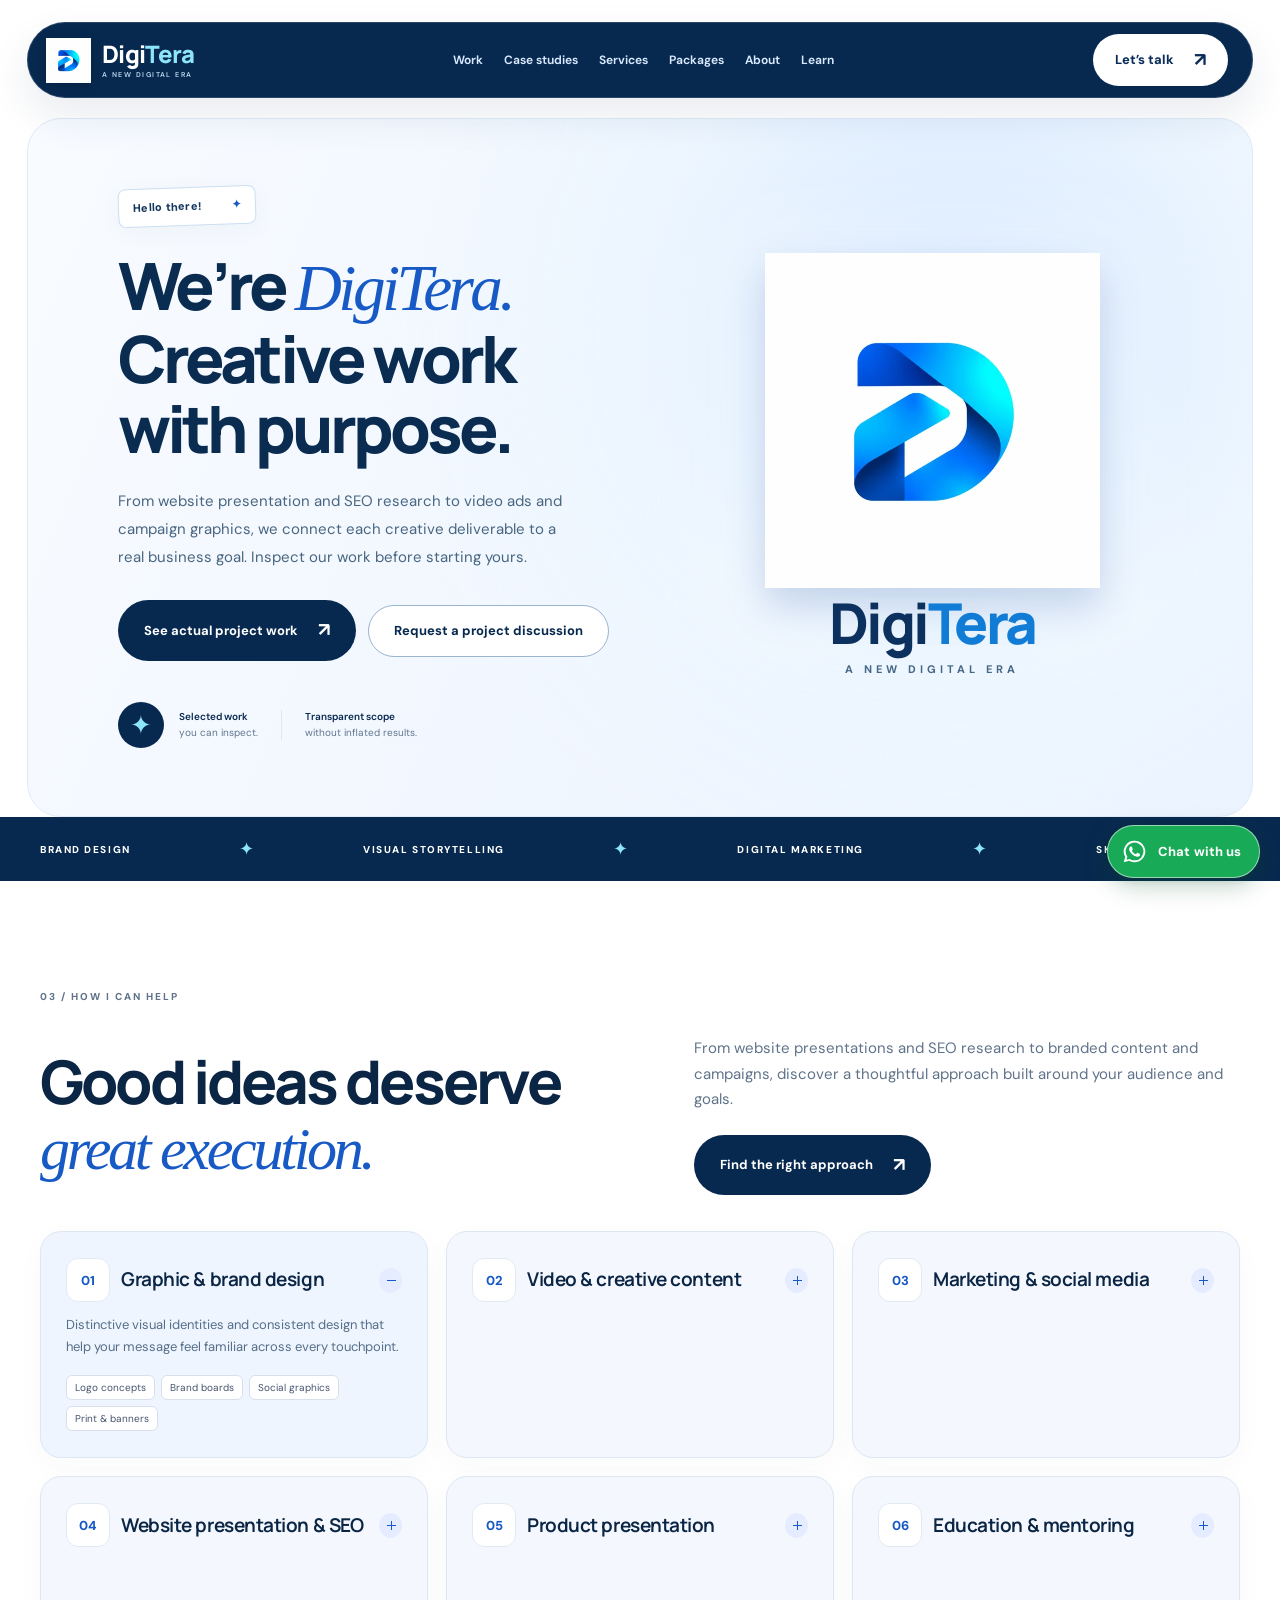
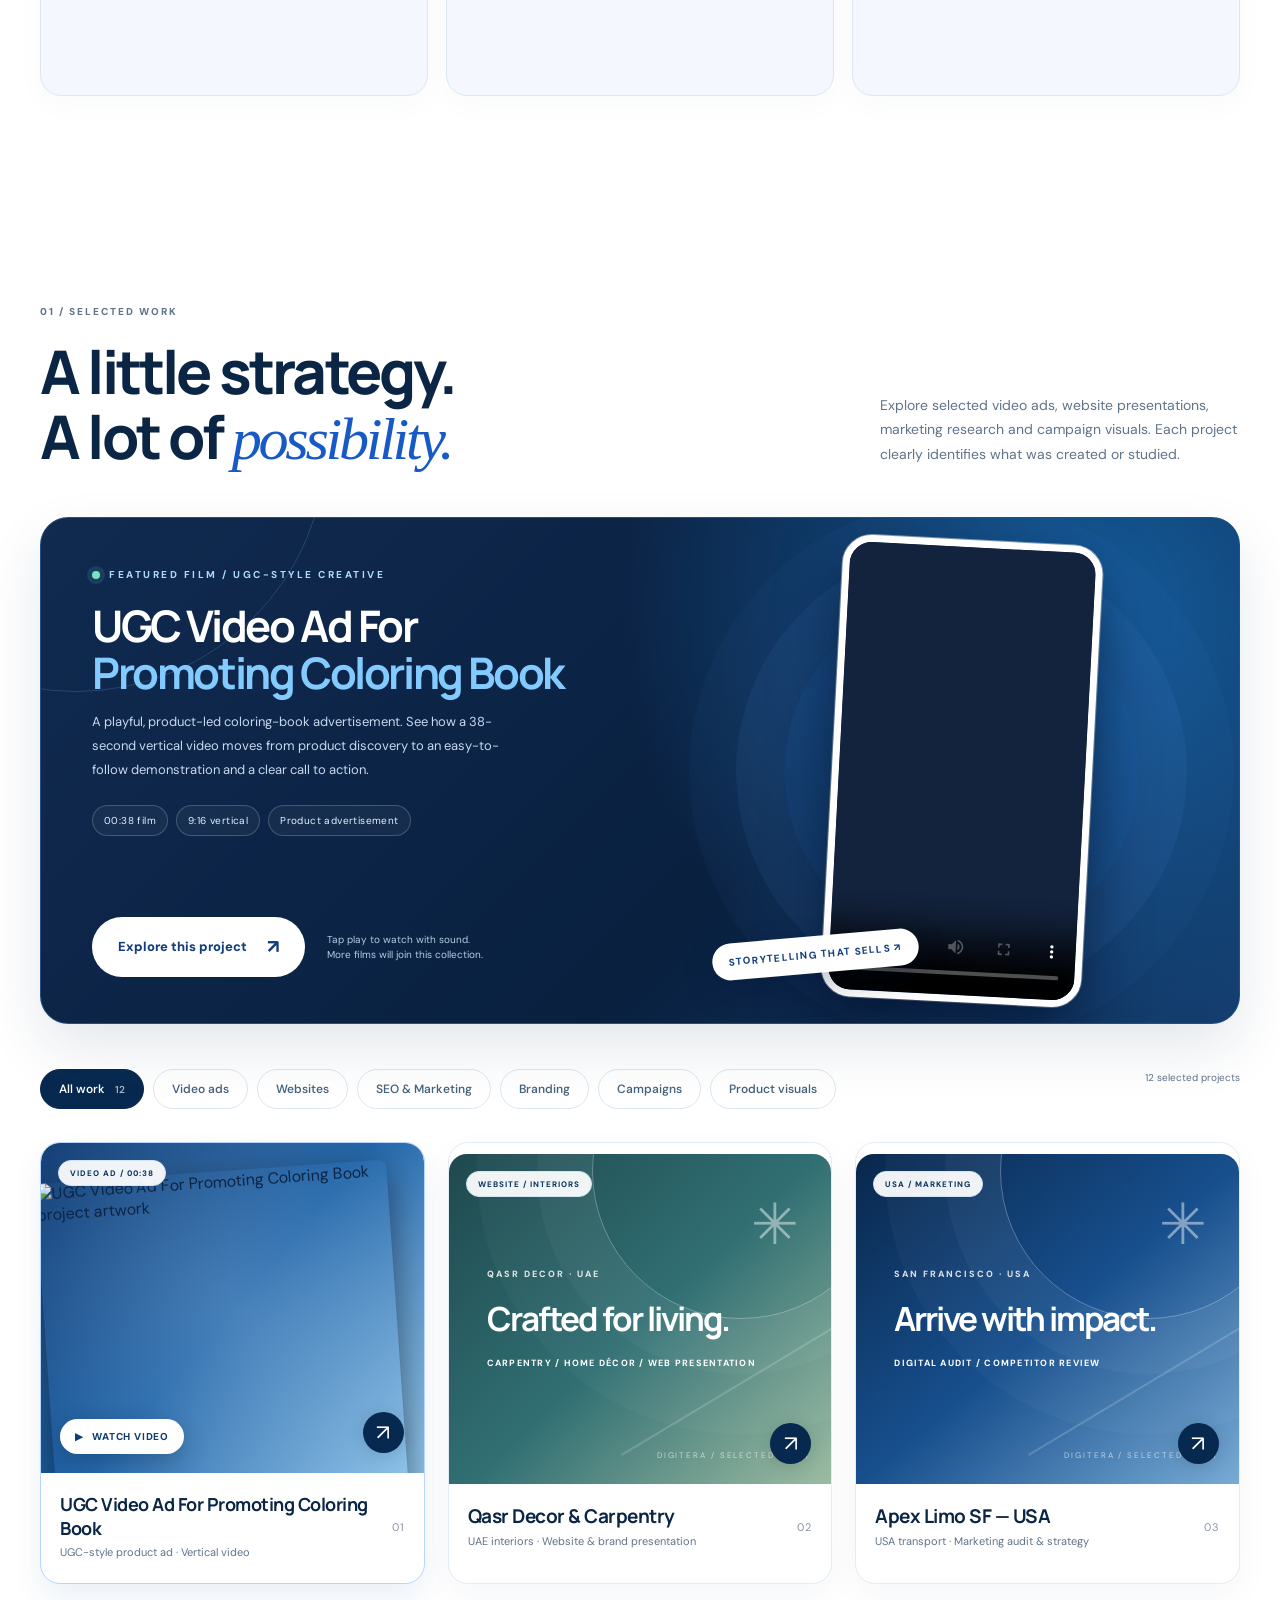
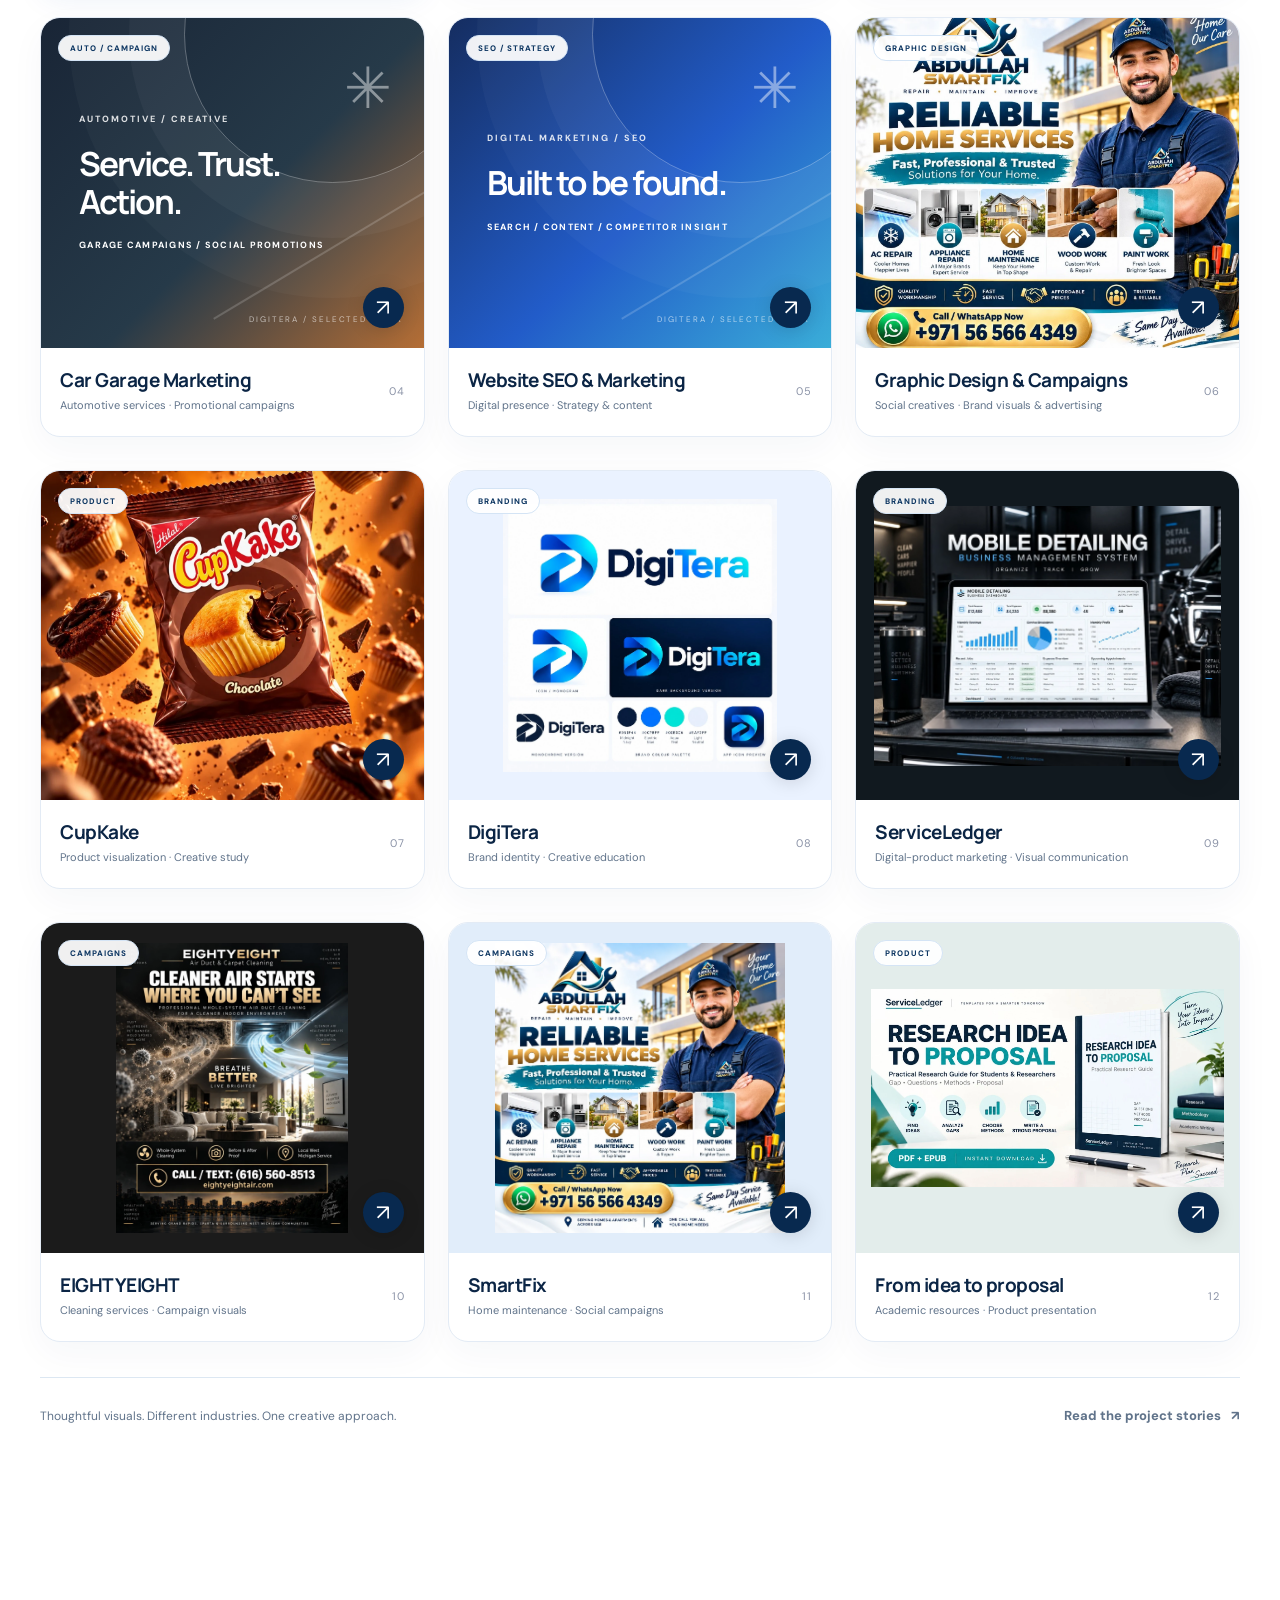
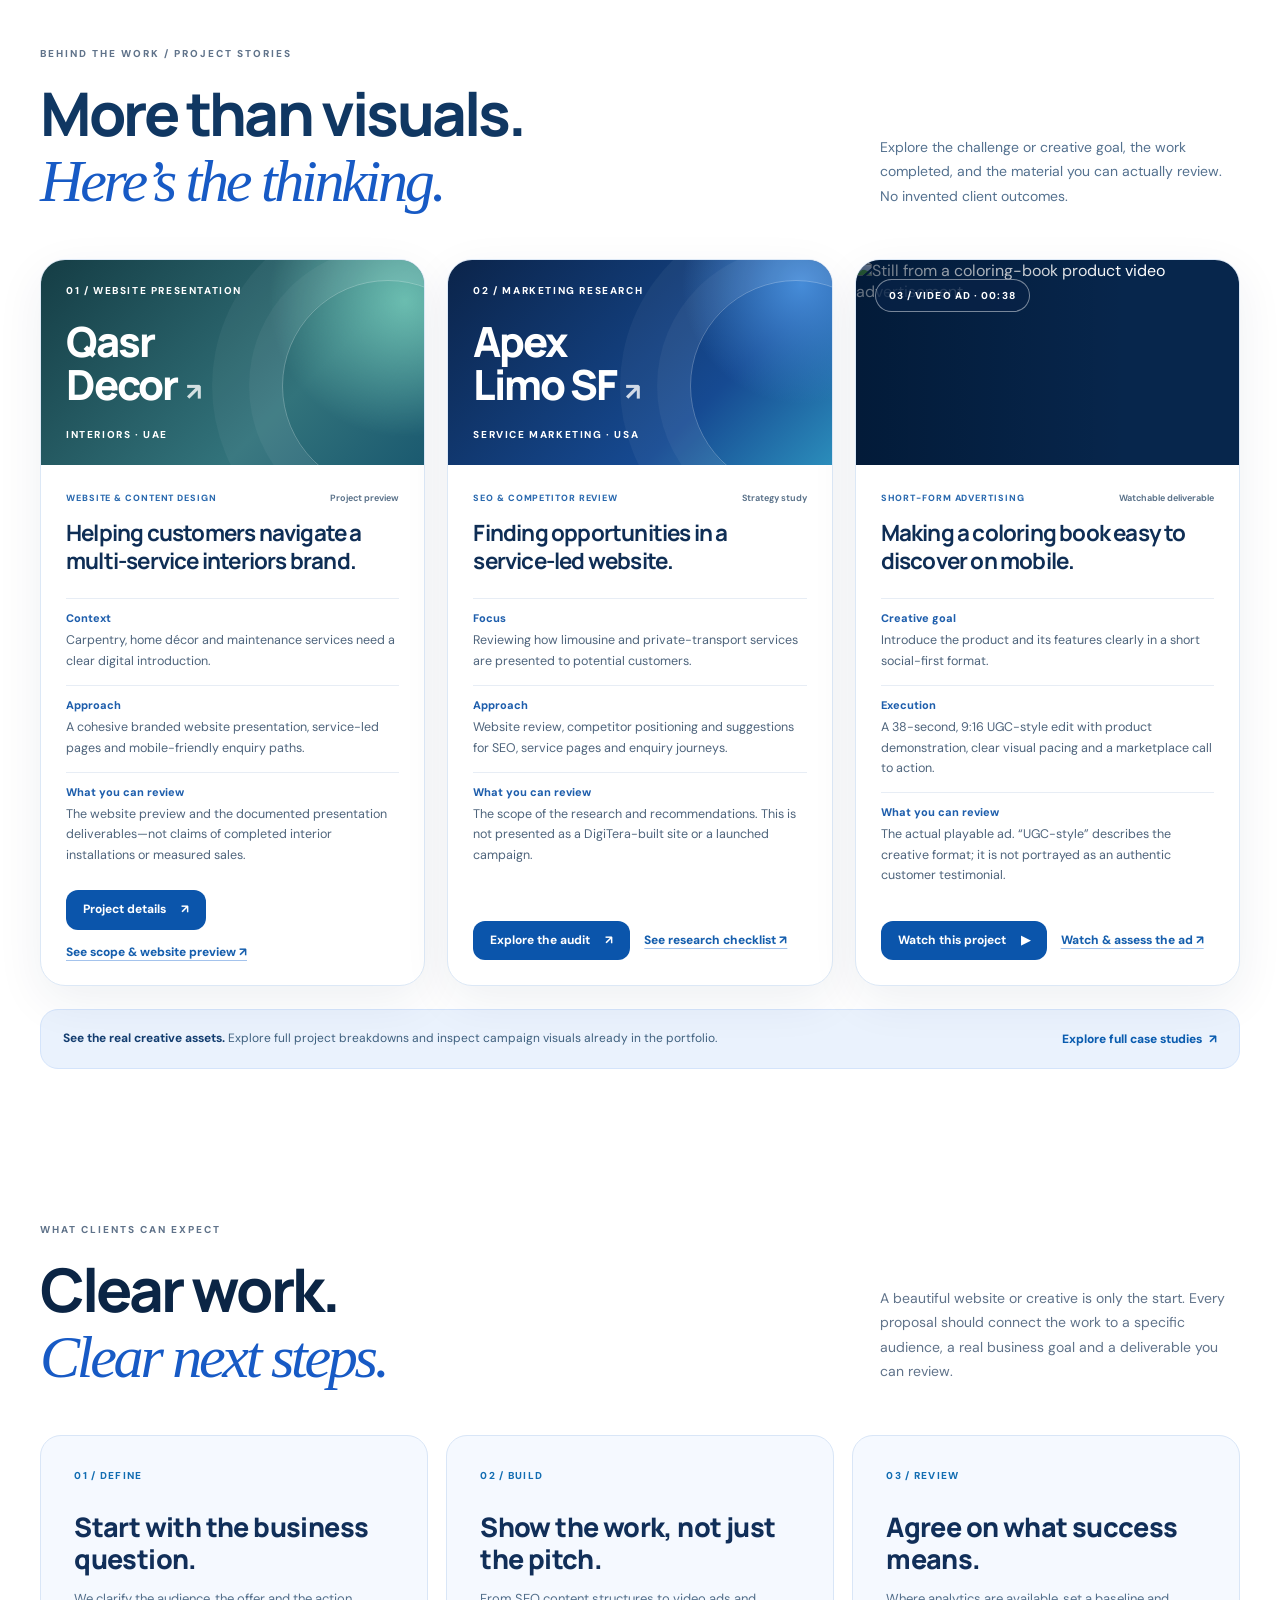
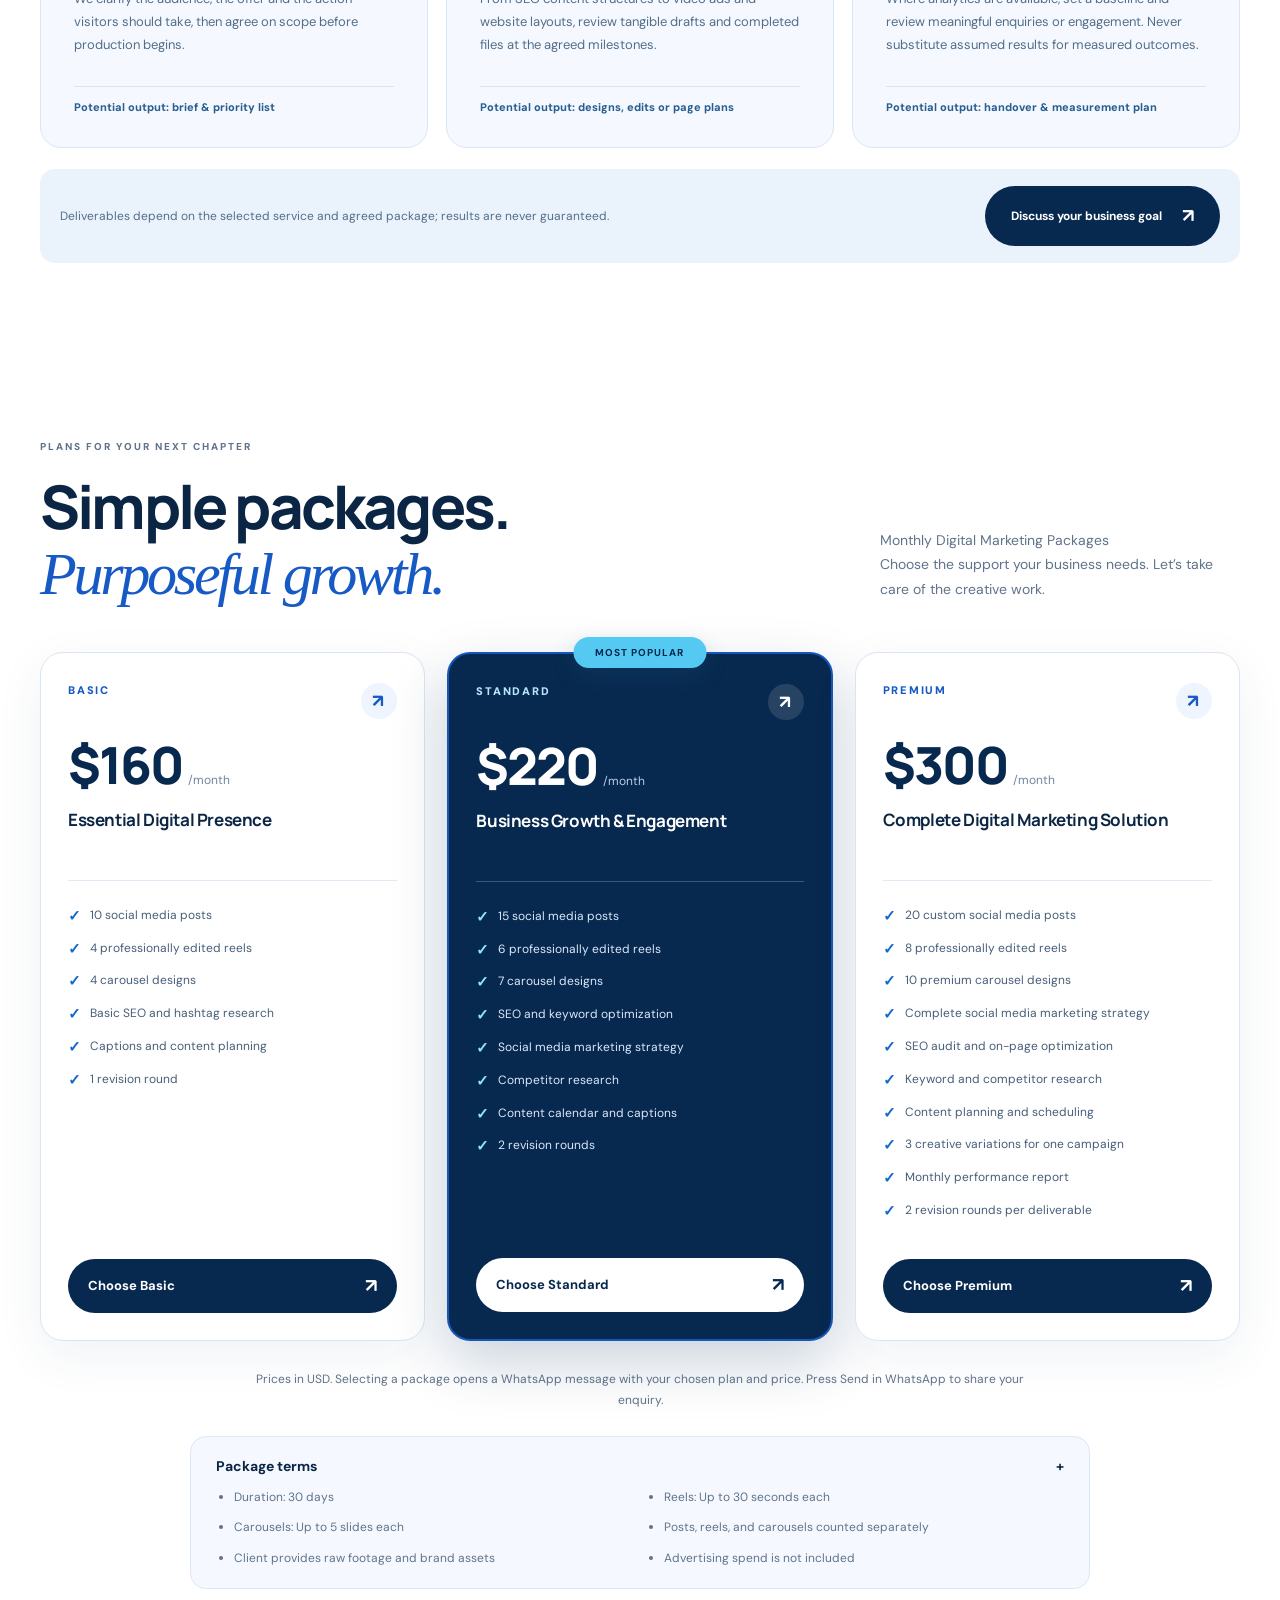
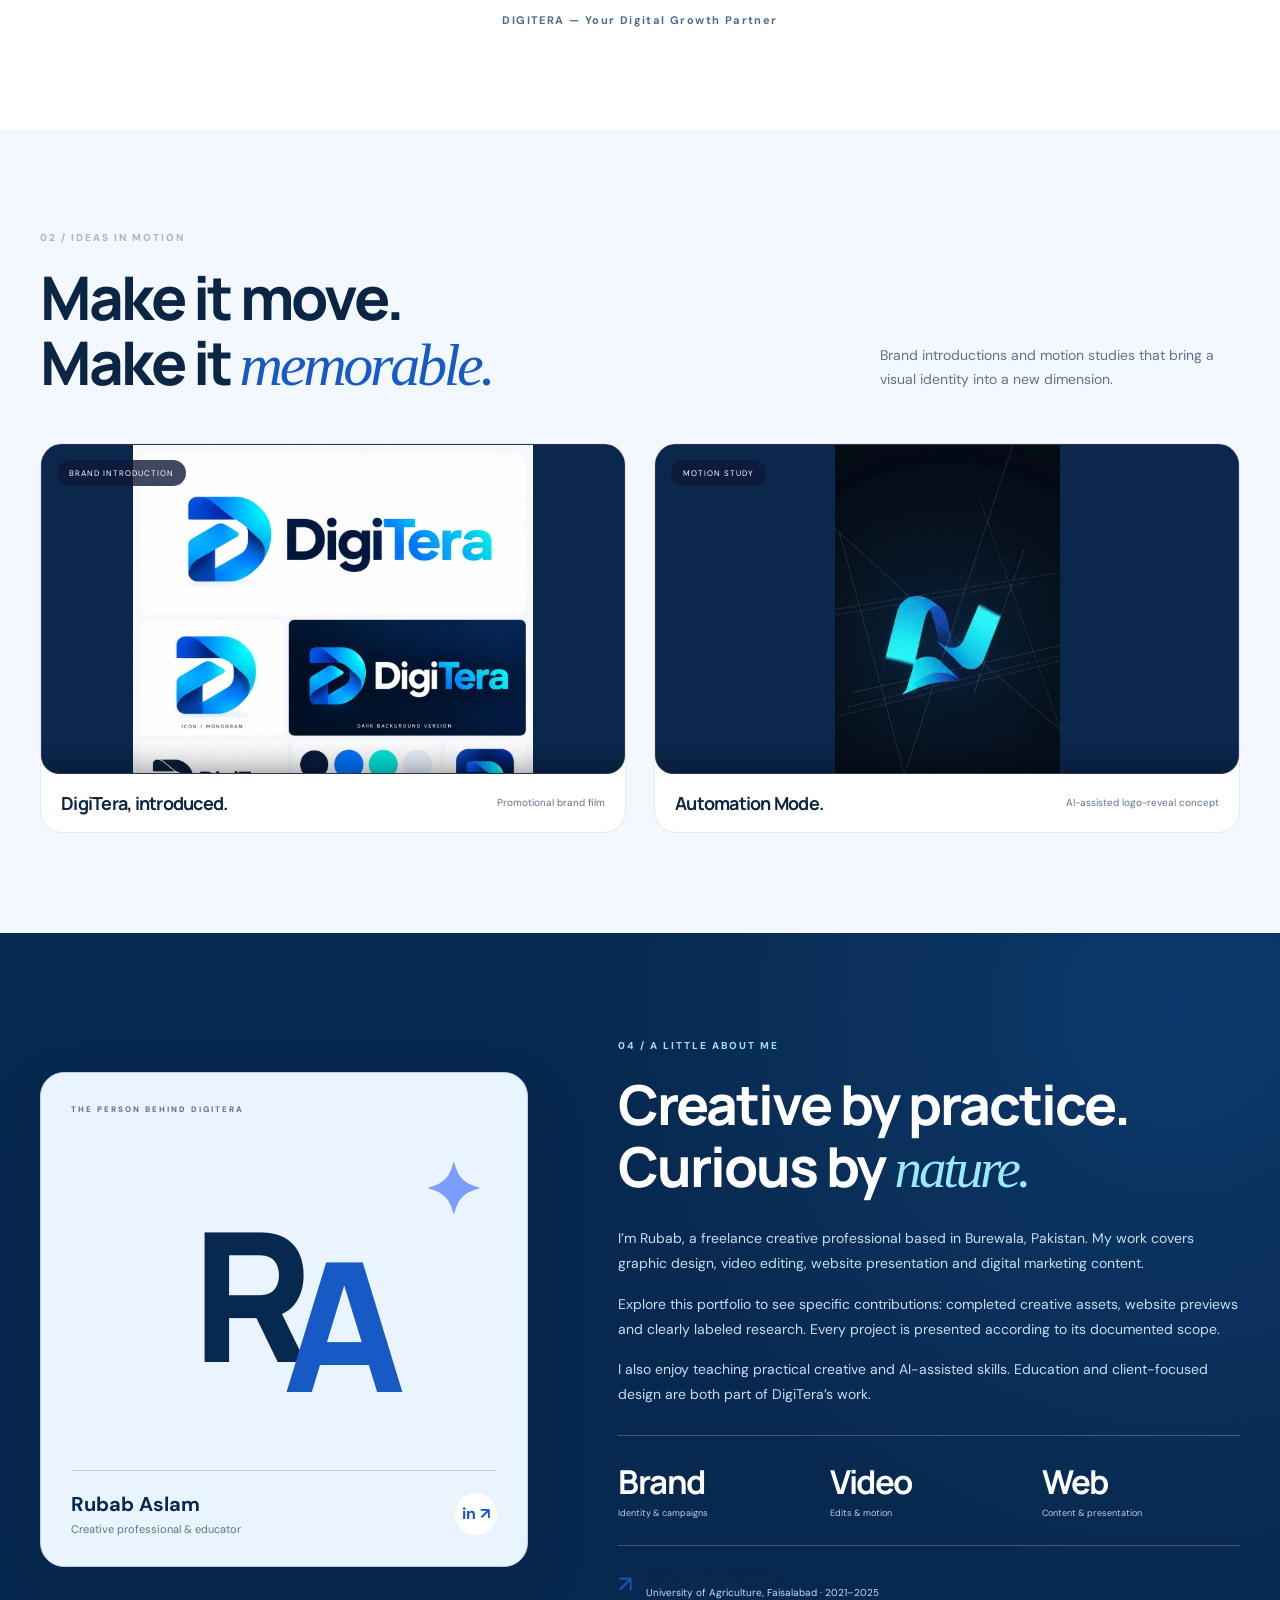
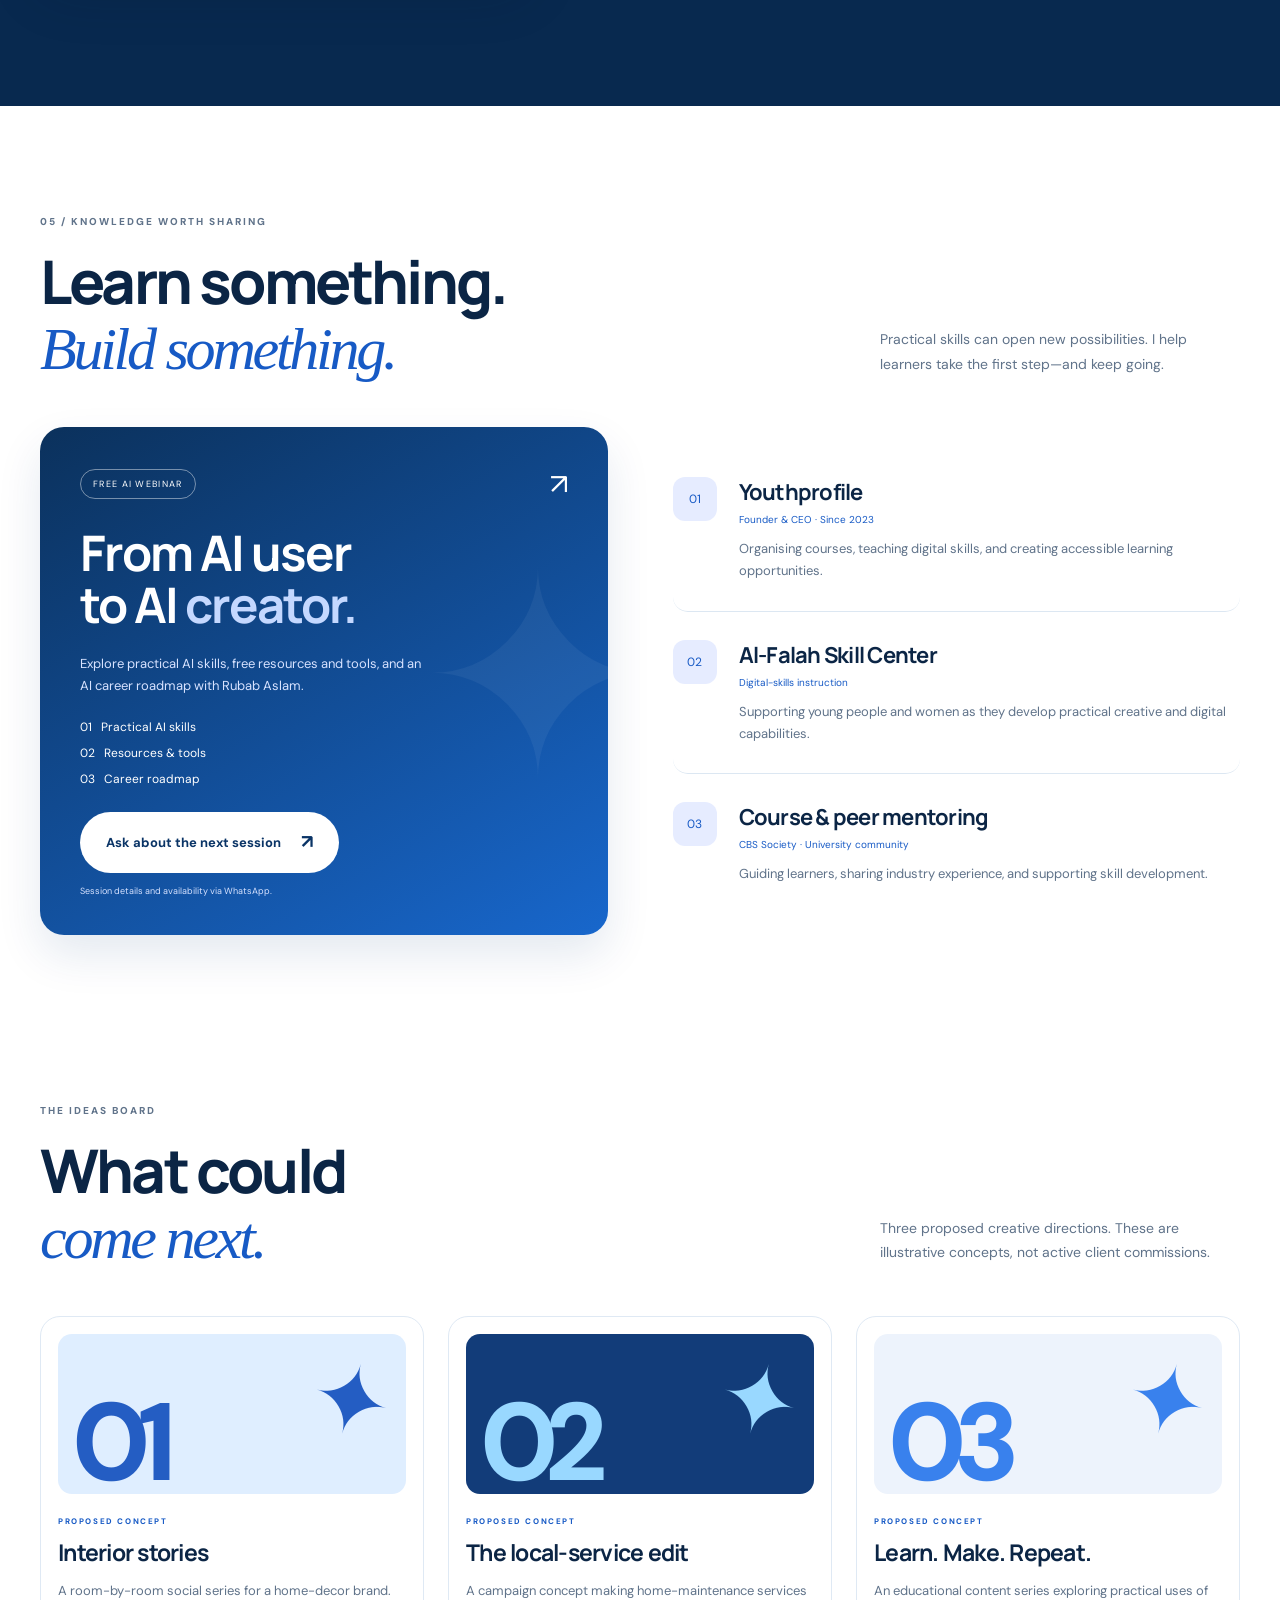
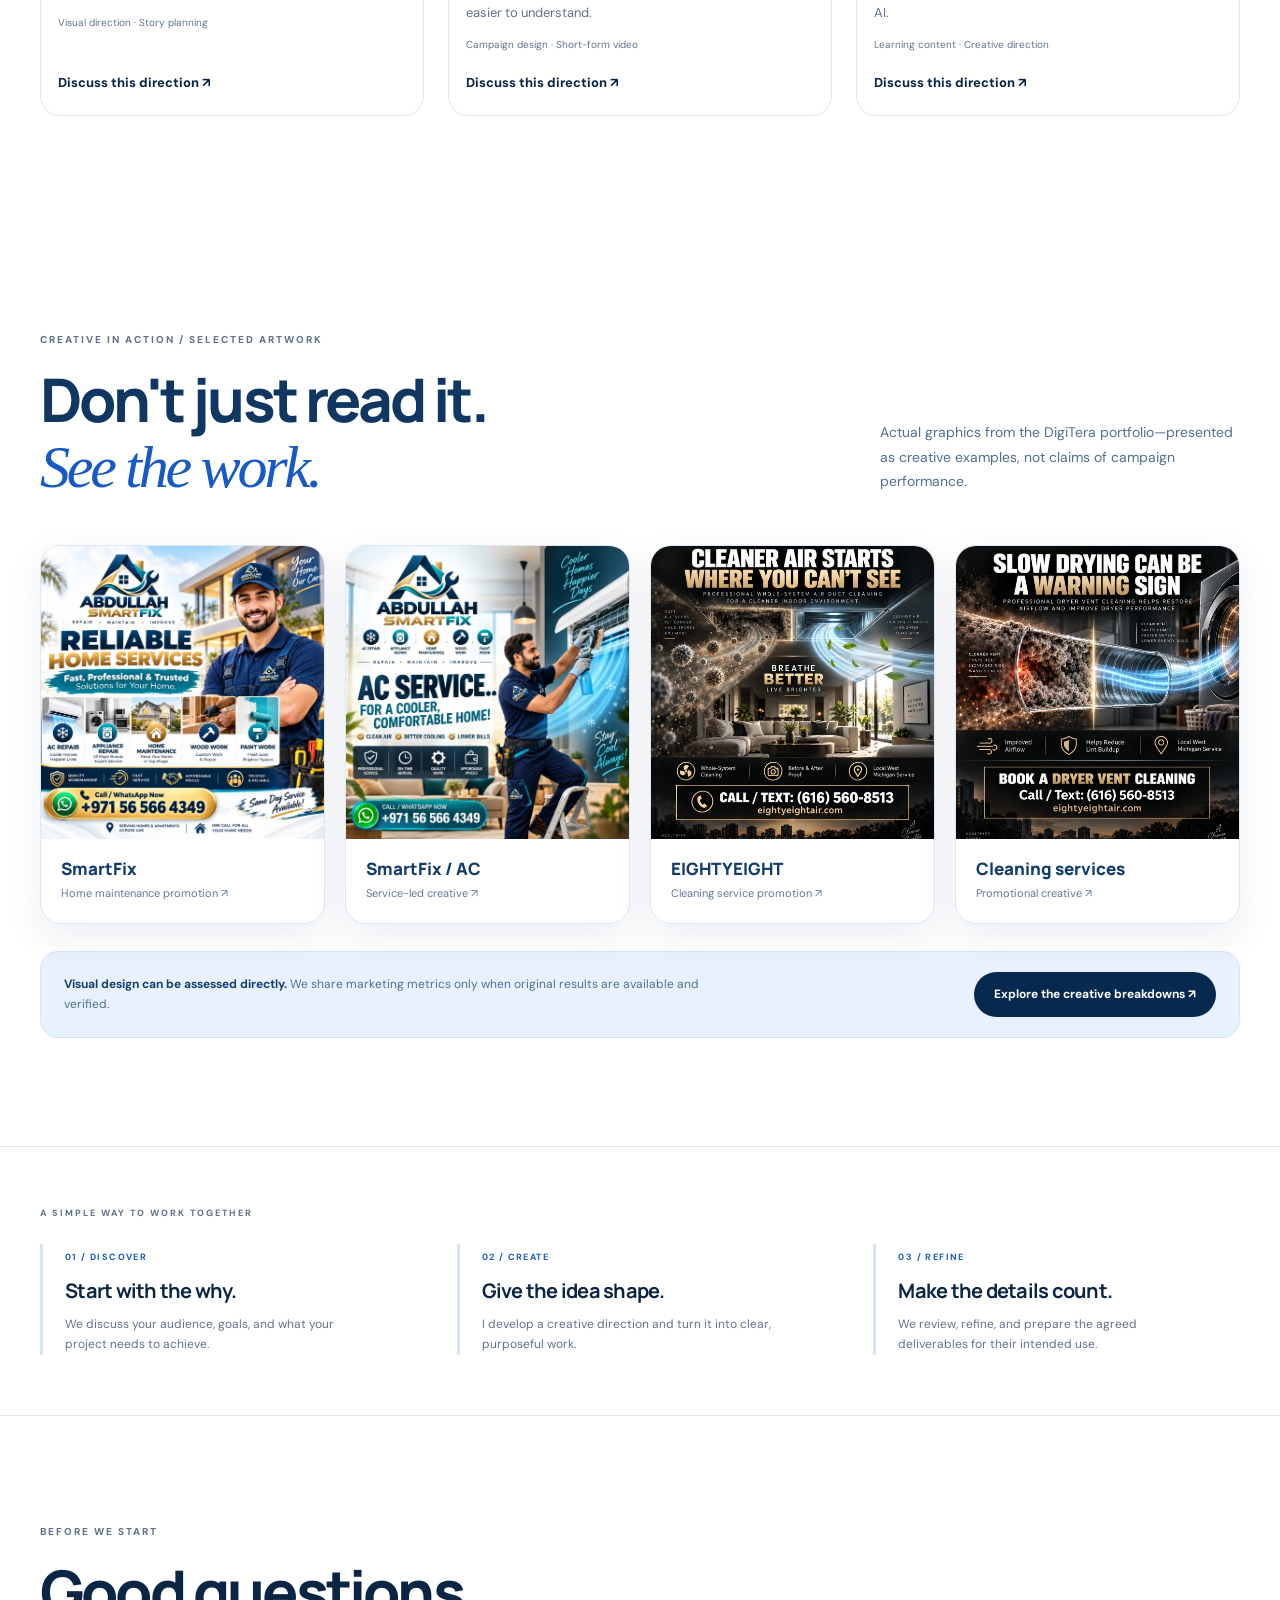
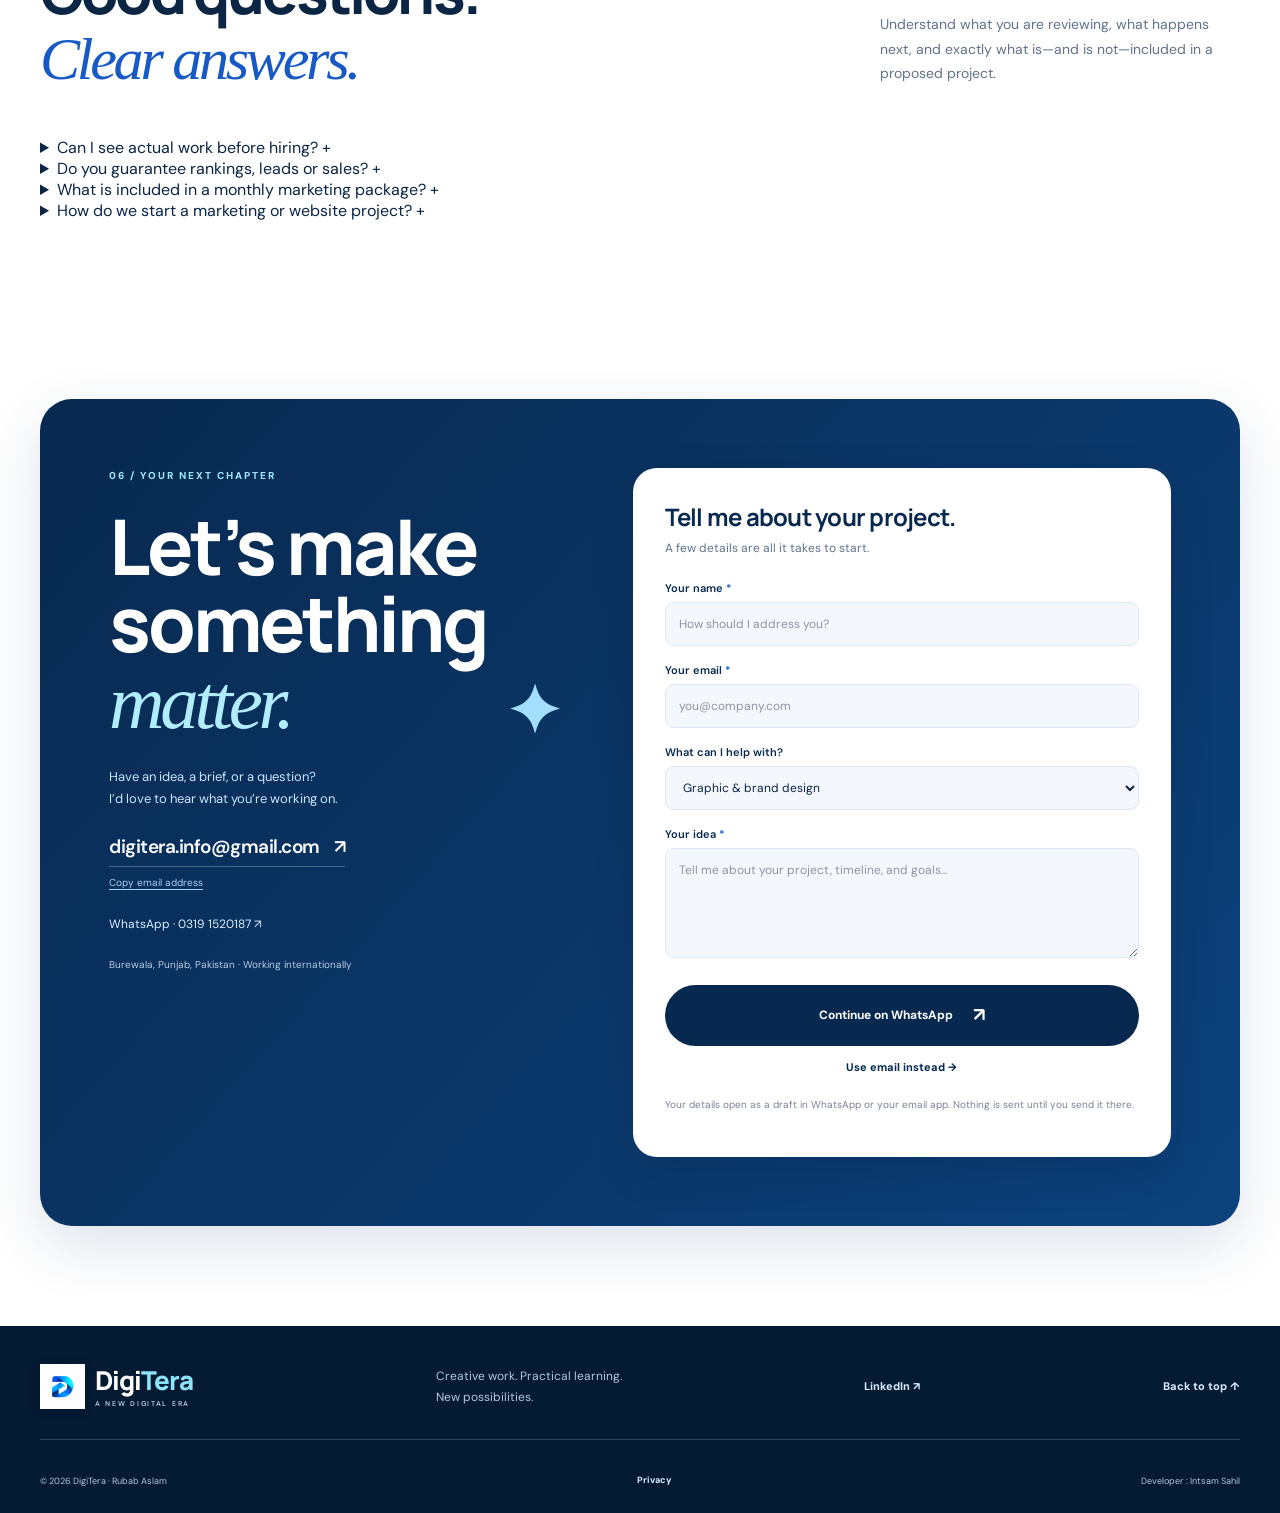
==== commit 1510d487: "Sharpen homepage credibility, client FAQs and SEO metadata" ====
--- a/index.html
+++ b/index.html
@@ -2,17 +2,42 @@
 <html lang="en">
 <head>
   <meta charset="utf-8"><meta name="viewport" content="width=device-width, initial-scale=1">
-  <title>DigiTera — Creative Design & Digital Skills by Rubab Aslam</title>
-  <meta name="description" content="Discover DigiTera’s website presentations, video ads, brand visuals, SEO research and digital marketing project breakdowns. Explore real work, clear deliverables and ways to start your next project.">
+  <title>DigiTera | Digital Marketing, Web Design &amp; Creative Portfolio</title>
+  <meta name="description" content="See DigiTera’s real video ads, campaign graphics, website previews and SEO research. Explore project scope, view creative work and discuss marketing goals.">
   <meta name="theme-color" content="#f7f8fd">
-  <meta property="og:title" content="DigiTera — Creative work, clearly explained."><meta property="og:description" content="Explore web presentations, video advertising and marketing project stories at DigiTera."><meta property="og:type" content="website">
+  <meta property="og:title" content="DigiTera | Real Creative Work &amp; Marketing Portfolio"><meta property="og:description" content="Inspect video ads, campaign designs, website presentations and labeled SEO research."><meta property="og:type" content="website"><meta name="twitter:card" content="summary"><meta name="twitter:title" content="DigiTera | Marketing &amp; Creative Portfolio"><meta name="twitter:description" content="See real creative work, understand the scope and enquire about your project.">
   <link rel="icon" type="image/webp" href="assets/digitera-logo.webp">
+  <script type="application/ld+json">
+  {
+    "@context": "https://schema.org",
+    "@type": "ProfessionalService",
+    "name": "DigiTera",
+    "description": "Marketing content, creative production, website presentation and SEO research.",
+    "email": "digitera.info@gmail.com",
+    "founder": { "@type": "Person", "name": "Rubab Aslam" },
+    "contactPoint": {
+      "@type": "ContactPoint",
+      "contactType": "customer enquiries",
+      "url": "https://wa.me/923191520187",
+      "availableLanguage": ["English", "Urdu"]
+    },
+    "hasOfferCatalog": {
+      "@type": "OfferCatalog",
+      "name": "Creative and digital services",
+      "itemListElement": [
+        { "@type": "OfferCatalog", "name": "Website presentation and SEO research" },
+        { "@type": "OfferCatalog", "name": "Video and advertising creatives" },
+        { "@type": "OfferCatalog", "name": "Graphic design and social content" }
+      ]
+    }
+  }
+  </script>
   <link rel="stylesheet" href="styles.css"><link rel="stylesheet" href="refresh.css"><link rel="stylesheet" href="studio.css"><link rel="stylesheet" href="portfolio.css"><link rel="stylesheet" href="brand-refresh.css"><link rel="stylesheet" href="client-upgrade.css"><script src="projects.js" defer></script><script src="app.js" defer></script>
 </head>
 <body>
   <a class="skip" href="#main">Skip to content</a>
   <header class="site-header">
-    <a class="brand" href="#home" aria-label="DigiTera home"><span class="brand-icon"><img src="https://d2ol7oe51mr4n9.cloudfront.net/user_3KGAZytFFncrg3eegwBqBr5PhzN/42a0d307-07c3-42c0-a807-09401f321310.webp" alt="" width="760" height="738"></span><span class="brand-name">Digi<span>Tera</span><small>A NEW DIGITAL ERA</small></span></a>
+    <a class="brand" href="#home" aria-label="DigiTera home"><span class="brand-icon"><img src="assets/digitera-logo.webp" alt="" width="760" height="738"></span><span class="brand-name">Digi<span>Tera</span><small>A NEW DIGITAL ERA</small></span></a>
     <nav class="desktop-nav" aria-label="Main navigation"><a href="#work">Work</a><a href="#case-studies">Case studies</a><a href="#services">Services</a><a href="#packages">Packages</a><a href="#about">About</a><a href="#learn">Learn</a></nav>
     <a class="button small header-cta" href="#contact">Let’s talk <span aria-hidden="true">↗</span></a>
     <button class="menu-toggle" type="button" aria-expanded="false" aria-controls="mobile-nav" aria-label="Open menu"><span></span><span></span></button>
@@ -21,11 +46,11 @@
   <main id="main">
     <section class="hero wrap" id="home">
       <div class="hero-copy"><p class="hello-label">Hello there! <span aria-hidden="true">✦</span></p>
-      <h1>We’re <em>DigiTera.</em><br>Your digital<br>growth partner.</h1>
-      <p class="hero-intro">Websites, strategic content and video-led campaigns that make your business easier to discover and understand. Explore the work, the thinking behind it, and the creative behind DigiTera.</p>
-      <div class="hero-actions"><a class="button" href="#case-studies">Explore case studies <span aria-hidden="true">↗</span></a><a class="button outline" href="#contact">Discuss your project</a></div>
+      <h1>We’re <em>DigiTera.</em><br>Creative work<br>with purpose.</h1>
+      <p class="hero-intro">From website presentation and SEO research to video ads and campaign graphics, we connect each creative deliverable to a real business goal. Inspect our work before starting yours.</p>
+      <div class="hero-actions"><a class="button" href="#case-studies">See actual project work <span aria-hidden="true">↗</span></a><a class="button outline" href="#contact">Request a project discussion</a></div>
       <div class="hero-proof"><span class="proof-mark">✦</span><p><strong>Selected work</strong><br>you can inspect.</p><span class="proof-divider"></span><p><strong>Transparent scope</strong><br>without inflated results.</p></div></div>
-      <div class="logo-hero digitera-brand-hero" aria-label="DigiTera — A New Digital Era"><div class="digitera-brand-art"><img class="digitera-brand-echo" src="https://d2ol7oe51mr4n9.cloudfront.net/user_3KGAZytFFncrg3eegwBqBr5PhzN/42a0d307-07c3-42c0-a807-09401f321310.webp" alt="" aria-hidden="true" width="760" height="738"><img class="digitera-brand-mark" src="https://d2ol7oe51mr4n9.cloudfront.net/user_3KGAZytFFncrg3eegwBqBr5PhzN/42a0d307-07c3-42c0-a807-09401f321310.webp" alt="DigiTera blue-to-cyan ribbon D monogram" width="760" height="738" fetchpriority="high"></div><div class="digitera-brand-type"><strong>Digi<span>Tera</span></strong><span>A NEW DIGITAL ERA</span></div></div>
+      <div class="logo-hero digitera-brand-hero" aria-label="DigiTera — A New Digital Era"><div class="digitera-brand-art"><img class="digitera-brand-echo" src="assets/digitera-logo.webp" alt="" aria-hidden="true" width="760" height="738"><img class="digitera-brand-mark" src="assets/digitera-logo.webp" alt="DigiTera blue-to-cyan ribbon D monogram" width="760" height="738" fetchpriority="high"></div><div class="digitera-brand-type"><strong>Digi<span>Tera</span></strong><span>A NEW DIGITAL ERA</span></div></div>
     </section>
     <div class="specialties" aria-label="Creative disciplines"><div class="wrap"><span>BRAND DESIGN</span><b aria-hidden="true">✦</b><span>VISUAL STORYTELLING</span><b aria-hidden="true">✦</b><span>DIGITAL MARKETING</span><b aria-hidden="true">✦</b><span>SKILLS THAT EMPOWER</span></div></div>
 
@@ -114,7 +139,7 @@
       <div class="motion-grid"><article class="video-card"><div class="video-stage"><video controls playsinline preload="none" poster="assets/digitera.webp" aria-label="DigiTera brand introduction"><source src="assets/digitera-intro.mp4" type="video/mp4">Your browser cannot play this video. <a href="assets/digitera-intro.mp4">Download the DigiTera introduction</a>.</video><span class="video-tag">BRAND INTRODUCTION</span></div><div class="video-meta"><h3>DigiTera, introduced.</h3><span>Promotional brand film</span></div></article><article class="video-card"><div class="video-stage"><video controls playsinline preload="none" poster="assets/automation-poster.webp" aria-label="Automation Mode logo reveal"><source src="assets/automation-reveal.mp4" type="video/mp4">Your browser cannot play this video. <a href="assets/automation-reveal.mp4">Download the logo reveal</a>.</video><span class="video-tag">MOTION STUDY</span></div><div class="video-meta"><h3>Automation Mode.</h3><span>AI-assisted logo-reveal concept</span></div></article></div>
     </div></section>
 
-<section class="about-section" id="about"><div class="wrap about-grid"><div class="about-visual"><p class="eyebrow">THE PERSON BEHIND DIGITERA</p><div class="monogram" aria-label="Rubab Aslam initials">R<span>A</span><i aria-hidden="true">✦</i></div><div class="identity-line"><div><strong>Rubab Aslam</strong><span>Creative professional & educator</span></div><a href="https://www.linkedin.com/in/rubab007" target="_blank" rel="noopener noreferrer" aria-label="Rubab Aslam on LinkedIn, opens in a new tab">in ↗</a></div></div><div class="about-copy"><p class="eyebrow">04 / A LITTLE ABOUT ME</p><h2>Creative by practice.<br>Curious by <em>nature.</em></h2><p>I’m Rubab, a freelance creative professional based in Burewala, Pakistan. For nearly six years, I’ve worked across graphic design, video editing, content creation, and digital marketing.</p><p>My work has connected me with clients in Pakistan, the UAE, India, and Bangladesh—from education and food to automotive, interiors, cleaning, and home services.</p><p>Teaching is an equally important part of my story. Through Youthprofile, Al-Falah Skill Center, and independent courses, I’ve helped more than 1,000 learners across Pakistan build practical skills.</p><div class="about-stats"><div><strong>~6<span>yrs</span></strong><p>Creative experience</p></div><div><strong>1,000<span>+</span></strong><p>Learners taught</p></div><div><strong>4</strong><p>Countries served</p></div></div><div class="education-note"><span aria-hidden="true">↗</span><p><strong>Background in Chemistry</strong><br>University of Agriculture, Faisalabad · 2021–2025</p></div></div></div></section>
+<section class="about-section" id="about"><div class="wrap about-grid"><div class="about-visual"><p class="eyebrow">THE PERSON BEHIND DIGITERA</p><div class="monogram" aria-label="Rubab Aslam initials">R<span>A</span><i aria-hidden="true">✦</i></div><div class="identity-line"><div><strong>Rubab Aslam</strong><span>Creative professional & educator</span></div><a href="https://www.linkedin.com/in/rubab007" target="_blank" rel="noopener noreferrer" aria-label="Rubab Aslam on LinkedIn, opens in a new tab">in ↗</a></div></div><div class="about-copy"><p class="eyebrow">04 / A LITTLE ABOUT ME</p><h2>Creative by practice.<br>Curious by <em>nature.</em></h2><p>I’m Rubab, a freelance creative professional based in Burewala, Pakistan. My work covers graphic design, video editing, website presentation and digital marketing content.</p><p>Explore this portfolio to see specific contributions: completed creative assets, website previews and clearly labeled research. Every project is presented according to its documented scope.</p><p>I also enjoy teaching practical creative and AI-assisted skills. Education and client-focused design are both part of DigiTera’s work.</p><div class="about-stats about-capabilities" aria-label="Areas of creative work"><div><strong>Brand</strong><p>Identity &amp; campaigns</p></div><div><strong>Video</strong><p>Edits &amp; motion</p></div><div><strong>Web</strong><p>Content &amp; presentation</p></div></div><div class="education-note"><span aria-hidden="true">↗</span><p><strong>Background in Chemistry</strong><br>University of Agriculture, Faisalabad · 2021–2025</p></div></div></div></section>
 
     <section class="section wrap learn-section" id="learn"><div class="section-heading"><div><p class="eyebrow">05 / KNOWLEDGE WORTH SHARING</p><h2>Learn something.<br><em>Build something.</em></h2></div><p>Practical skills can open new possibilities. I help learners take the first step—and keep going.</p></div><div class="learn-grid"><article class="learn-feature"><div class="learn-top"><span class="pill">FREE AI WEBINAR</span><span aria-hidden="true">↗</span></div><h3>From AI user<br>to AI <em>creator.</em></h3><p>Explore practical AI skills, free resources and tools, and an AI career roadmap with Rubab Aslam.</p><div class="learn-benefits"><span>01 &nbsp; Practical AI skills</span><span>02 &nbsp; Resources & tools</span><span>03 &nbsp; Career roadmap</span></div><a class="button light" href="https://wa.me/923191520187?text=Hi%20Rubab%2C%20I%27d%20like%20details%20about%20DigiTera%27s%20free%20AI%20webinar." target="_blank" rel="noopener noreferrer">Ask about the next session <span aria-hidden="true">↗</span></a><small>Session details and availability via WhatsApp.</small></article><div class="teaching-list"><article><span class="teaching-icon" aria-hidden="true">01</span><div><h3>Youthprofile</h3><p class="role">Founder & CEO · Since 2023</p><p>Organising courses, teaching digital skills, and creating accessible learning opportunities.</p></div></article><article><span class="teaching-icon" aria-hidden="true">02</span><div><h3>Al-Falah Skill Center</h3><p class="role">Digital-skills instruction</p><p>Supporting young people and women as they develop practical creative and digital capabilities.</p></div></article><article><span class="teaching-icon" aria-hidden="true">03</span><div><h3>Course & peer mentoring</h3><p class="role">CBS Society · University community</p><p>Guiding learners, sharing industry experience, and supporting skill development.</p></div></article></div></div></section>
 
@@ -130,9 +155,18 @@
  </section>
     <section class="process-section"><div class="wrap"><p class="eyebrow">A SIMPLE WAY TO WORK TOGETHER</p><div class="process-grid"><article><span>01 / DISCOVER</span><h3>Start with the why.</h3><p>We discuss your audience, goals, and what your project needs to achieve.</p></article><article><span>02 / CREATE</span><h3>Give the idea shape.</h3><p>I develop a creative direction and turn it into clear, purposeful work.</p></article><article><span>03 / REFINE</span><h3>Make the details count.</h3><p>We review, refine, and prepare the agreed deliverables for their intended use.</p></article></div></div></section>
 
+    <section class="section wrap decision-faq" id="questions" aria-labelledby="faq-title">
+      <div class="section-heading"><div><p class="eyebrow">BEFORE WE START</p><h2 id="faq-title">Good questions.<br><em>Clear answers.</em></h2></div><p>Understand what you are reviewing, what happens next, and exactly what is—and is not—included in a proposed project.</p></div>
+      <div class="decision-faq-grid">
+        <details><summary>Can I see actual work before hiring? <span aria-hidden="true">+</span></summary><p>Yes. Review the playable video advertisement, original campaign artwork, Qasr website preview and labeled Apex research example. We distinguish finished creatives, previews and proposed work.</p><a href="case-studies.html">Review case studies ↗</a></details>
+        <details><summary>Do you guarantee rankings, leads or sales? <span aria-hidden="true">+</span></summary><p>No. Outcomes depend on the market, offer, implementation and budget. We can agree on goals and a measurement plan, but only publish outcomes supported by source data.</p></details>
+        <details><summary>What is included in a monthly marketing package? <span aria-hidden="true">+</span></summary><p>Each package specifies posts, reels, carousels and strategy services. Advertising spend is excluded; clients supply raw footage and brand assets. Confirm all deliverables and revision limits first.</p><a href="#packages">Compare packages ↗</a></details>
+        <details><summary>How do we start a marketing or website project? <span aria-hidden="true">+</span></summary><p>Tell us about your audience, offer and goal. We discuss scope, approvals, deliverables and timelines before confirming commercial terms and production.</p><a href="#contact">Send a project brief ↗</a></details>
+      </div>
+    </section>
     <section class="section wrap contact-section" id="contact"><div class="contact-copy"><p class="eyebrow">06 / YOUR NEXT CHAPTER</p><h2>Let’s make<br>something<br><em>matter.</em><span class="contact-star" aria-hidden="true">✦</span></h2><p>Have an idea, a brief, or a question?<br>I’d love to hear what you’re working on.</p><a class="email-link" href="mailto:digitera.info@gmail.com">digitera.info@gmail.com <span aria-hidden="true">↗</span></a><button type="button" class="copy-button" id="copy-email">Copy email address</button><div class="contact-numbers"><a href="https://wa.me/923191520187" target="_blank" rel="noopener noreferrer">WhatsApp · 0319 1520187 ↗</a></div><p class="location">Burewala, Punjab, Pakistan · Working internationally</p></div><form id="contact-form" class="contact-form"><h3>Tell me about your project.</h3><p>A few details are all it takes to start.</p><label for="name">Your name <span>*</span></label><input id="name" name="name" autocomplete="name" required maxlength="100" placeholder="How should I address you?"><label for="email">Your email <span>*</span></label><input id="email" name="email" type="email" autocomplete="email" required maxlength="180" placeholder="you@company.com"><label for="service">What can I help with?</label><select id="service" name="service"><option>Graphic & brand design</option><option>Video & creative content</option><option>Marketing & social media</option><option>Website presentation & SEO</option><option>Product presentation</option><option>Education & mentoring</option><option>Something else</option></select><label for="message">Your idea <span>*</span></label><textarea id="message" name="message" required minlength="10" maxlength="2000" rows="4" placeholder="Tell me about your project, timeline, and goals..."></textarea><div class="form-actions"><button class="button" type="submit" name="channel" value="whatsapp">Continue on WhatsApp <span aria-hidden="true">↗</span></button><button class="text-link" type="submit" name="channel" value="email">Use email instead →</button></div><small>Your details open as a draft in WhatsApp or your email app. Nothing is sent until you send it there.</small><p id="form-status" class="form-status" role="status"></p></form></section>
   </main>
-  <footer class="site-footer"><div class="wrap footer-top"><a class="brand" href="#home"><span class="brand-icon"><img src="https://d2ol7oe51mr4n9.cloudfront.net/user_3KGAZytFFncrg3eegwBqBr5PhzN/42a0d307-07c3-42c0-a807-09401f321310.webp" alt="" width="760" height="738"></span><span class="brand-name">Digi<span>Tera</span><small>A NEW DIGITAL ERA</small></span></a><p>Creative work. Practical learning.<br>New possibilities.</p><a class="text-link" href="https://www.linkedin.com/in/rubab007" target="_blank" rel="noopener noreferrer">LinkedIn ↗</a><a class="text-link" href="#home">Back to top ↑</a></div><div class="wrap footer-bottom"><span>© <span id="year">2026</span> DigiTera · Rubab Aslam</span><button class="text-link" type="button" id="privacy-open">Privacy</button><span>Developer : Intsam Sahil</span></div></footer>
+  <footer class="site-footer"><div class="wrap footer-top"><a class="brand" href="#home"><span class="brand-icon"><img src="assets/digitera-logo.webp" alt="" width="760" height="738"></span><span class="brand-name">Digi<span>Tera</span><small>A NEW DIGITAL ERA</small></span></a><p>Creative work. Practical learning.<br>New possibilities.</p><a class="text-link" href="https://www.linkedin.com/in/rubab007" target="_blank" rel="noopener noreferrer">LinkedIn ↗</a><a class="text-link" href="#home">Back to top ↑</a></div><div class="wrap footer-bottom"><span>© <span id="year">2026</span> DigiTera · Rubab Aslam</span><button class="text-link" type="button" id="privacy-open">Privacy</button><span>Developer : Intsam Sahil</span></div></footer>
   <dialog id="project-dialog" aria-labelledby="project-title"><div class="modal-top"><span id="project-category" class="eyebrow"></span><button class="icon-button" id="project-close" type="button" aria-label="Close project">×</button></div><div class="modal-layout"><div class="modal-gallery"><div class="gallery-stage"><img id="gallery-image" alt=""><video id="gallery-video" controls playsinline preload="none" hidden></video><div id="gallery-art" class="gallery-art" hidden></div><span id="gallery-position" aria-live="polite"></span></div><div class="gallery-nav"><button class="icon-button" id="gallery-prev" type="button" aria-label="Previous project image">←</button><div id="gallery-dots" aria-label="Choose project image"></div><button class="icon-button" id="gallery-next" type="button" aria-label="Next project image">→</button></div></div><div class="modal-copy"><h2 id="project-title"></h2><p id="project-subtitle" class="project-subtitle"></p><p id="project-description"></p><div class="modal-tabs" role="tablist" aria-label="Project information"><button id="tab-overview" role="tab" aria-selected="true" aria-controls="panel-overview" tabindex="0">Overview</button><button id="tab-deliverables" role="tab" aria-selected="false" aria-controls="panel-deliverables" tabindex="-1">Deliverables</button></div><div id="panel-overview" role="tabpanel" aria-labelledby="tab-overview"></div><div id="panel-deliverables" role="tabpanel" aria-labelledby="tab-deliverables" hidden></div><a id="project-external" class="project-external-link" href="#" target="_blank" rel="noopener noreferrer" hidden></a><a class="button modal-enquire" id="project-enquire" href="#contact">Let’s create something like this ↗</a></div></div></dialog>
   <dialog id="privacy-dialog" class="privacy-dialog" aria-labelledby="privacy-title"><button class="icon-button" id="privacy-close" type="button" aria-label="Close privacy information">×</button><h2 id="privacy-title">A little about privacy.</h2><p>This portfolio does not store your enquiry in a website database. The contact form prepares a message in WhatsApp or your email app, where you choose whether to send it.</p><p>The site does not set analytics or advertising cookies. External services such as WhatsApp, LinkedIn, your email provider, and the website host apply their own privacy policies.</p><p>For enquiries about information you share directly, contact <a href="mailto:digitera.info@gmail.com">digitera.info@gmail.com</a>.</p></dialog>
   <a class="digitera-whatsapp" href="https://wa.me/923191520187?text=Hi%20DigiTera%21%20I%27d%20like%20to%20discuss%20a%20project." target="_blank" rel="noopener noreferrer" aria-label="Chat with us on WhatsApp"><svg class="digitera-whatsapp__icon" viewBox="0 0 32 32" fill="currentColor" aria-hidden="true" focusable="false"><path d="M16.02 3.2A12.77 12.77 0 0 0 5.03 22.5L3.2 28.8l6.46-1.7A12.8 12.8 0 1 0 16.02 3.2Zm0 23.3a10.5 10.5 0 0 1-5.35-1.46l-.38-.22-3.82 1 1.02-3.72-.25-.38a10.55 10.55 0 1 1 8.78 4.78Zm5.77-7.9c-.31-.16-1.84-.91-2.13-1.01-.29-.11-.5-.16-.71.16-.21.32-.82 1.01-1 1.21-.19.21-.37.24-.68.08-.31-.16-1.32-.48-2.51-1.56-.92-.82-1.55-1.83-1.73-2.14-.18-.31-.02-.48.14-.63.14-.14.31-.37.47-.55.16-.18.21-.31.31-.52.11-.21.06-.4-.03-.56-.08-.16-.71-1.71-.98-2.34-.25-.61-.5-.52-.71-.53l-.6-.01c-.21 0-.56.08-.85.4-.29.32-1.11 1.09-1.11 2.65s1.14 3.06 1.29 3.27c.16.21 2.24 3.43 5.43 4.81.76.33 1.35.52 1.81.66.76.24 1.45.21 2 .13.61-.09 1.84-.75 2.1-1.48.26-.73.26-1.36.18-1.49-.08-.13-.29-.21-.6-.37Z"/></svg><span>Chat with us</span></a>
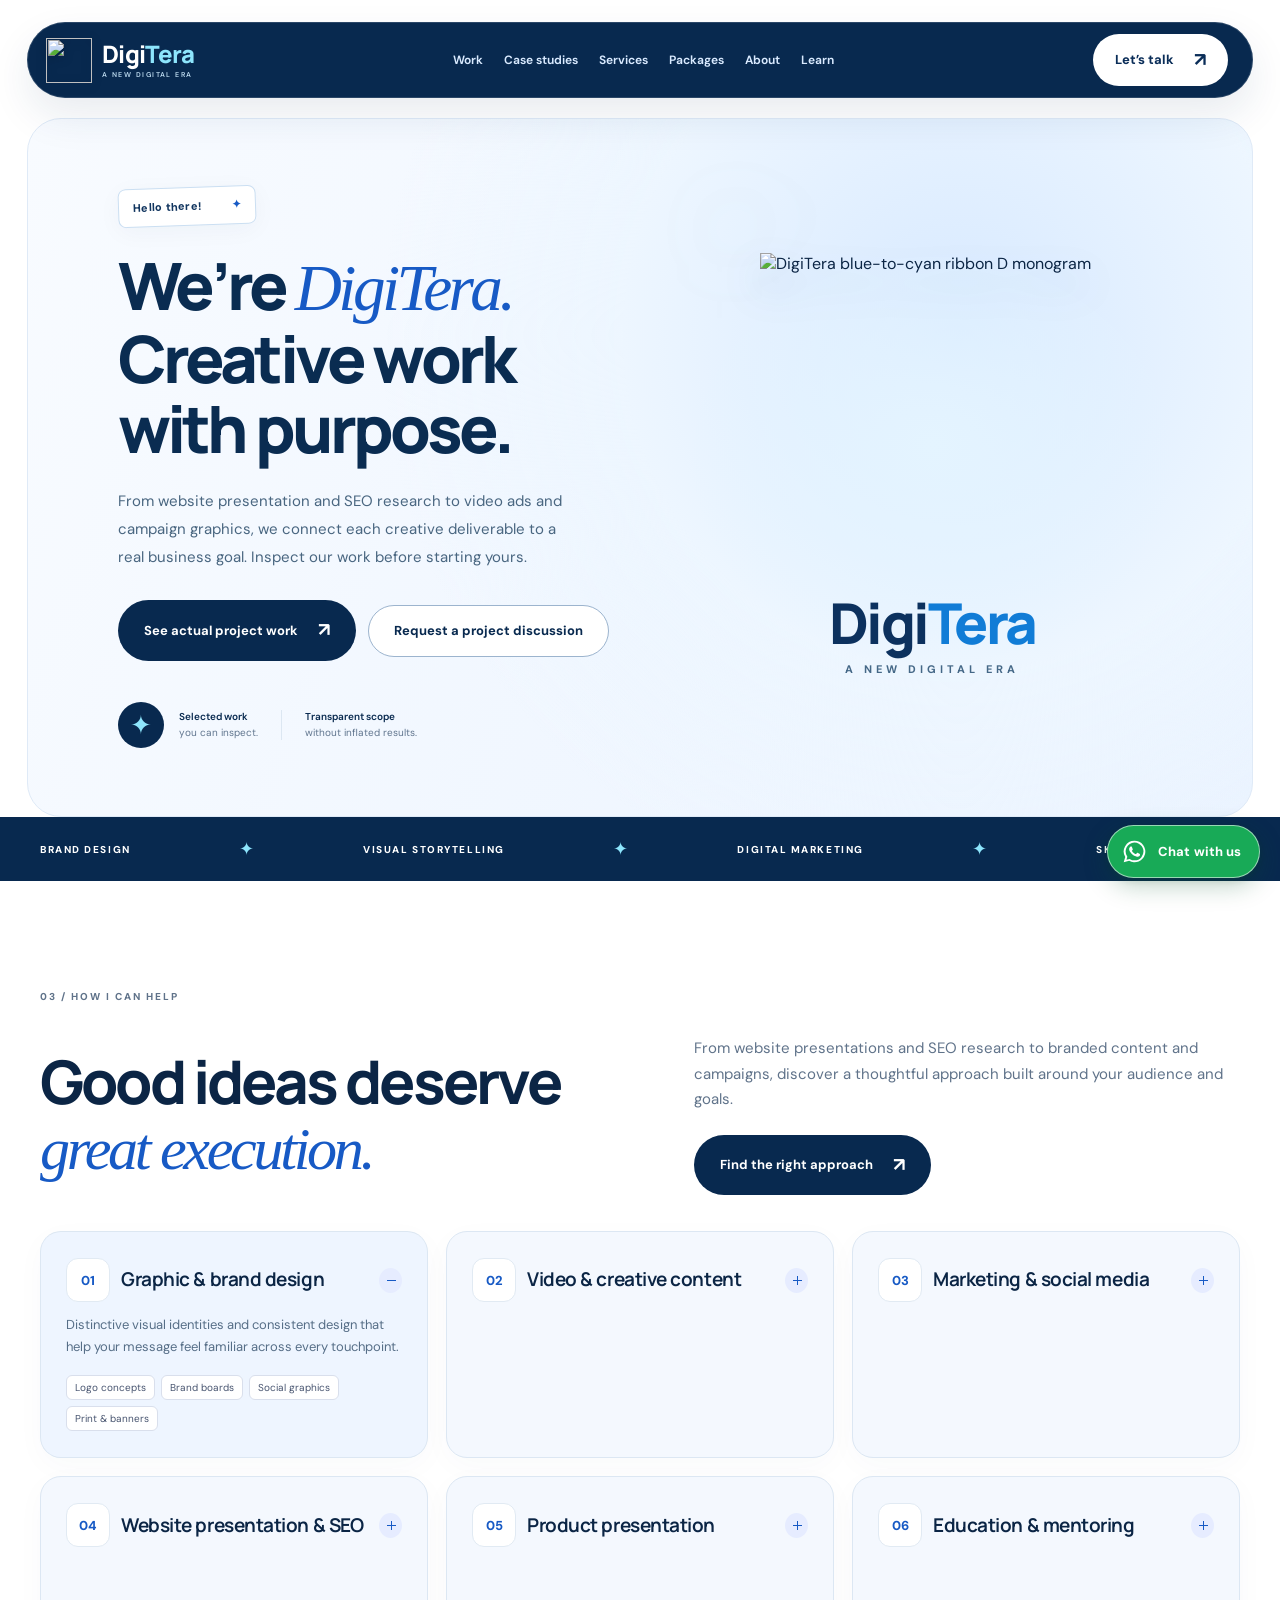
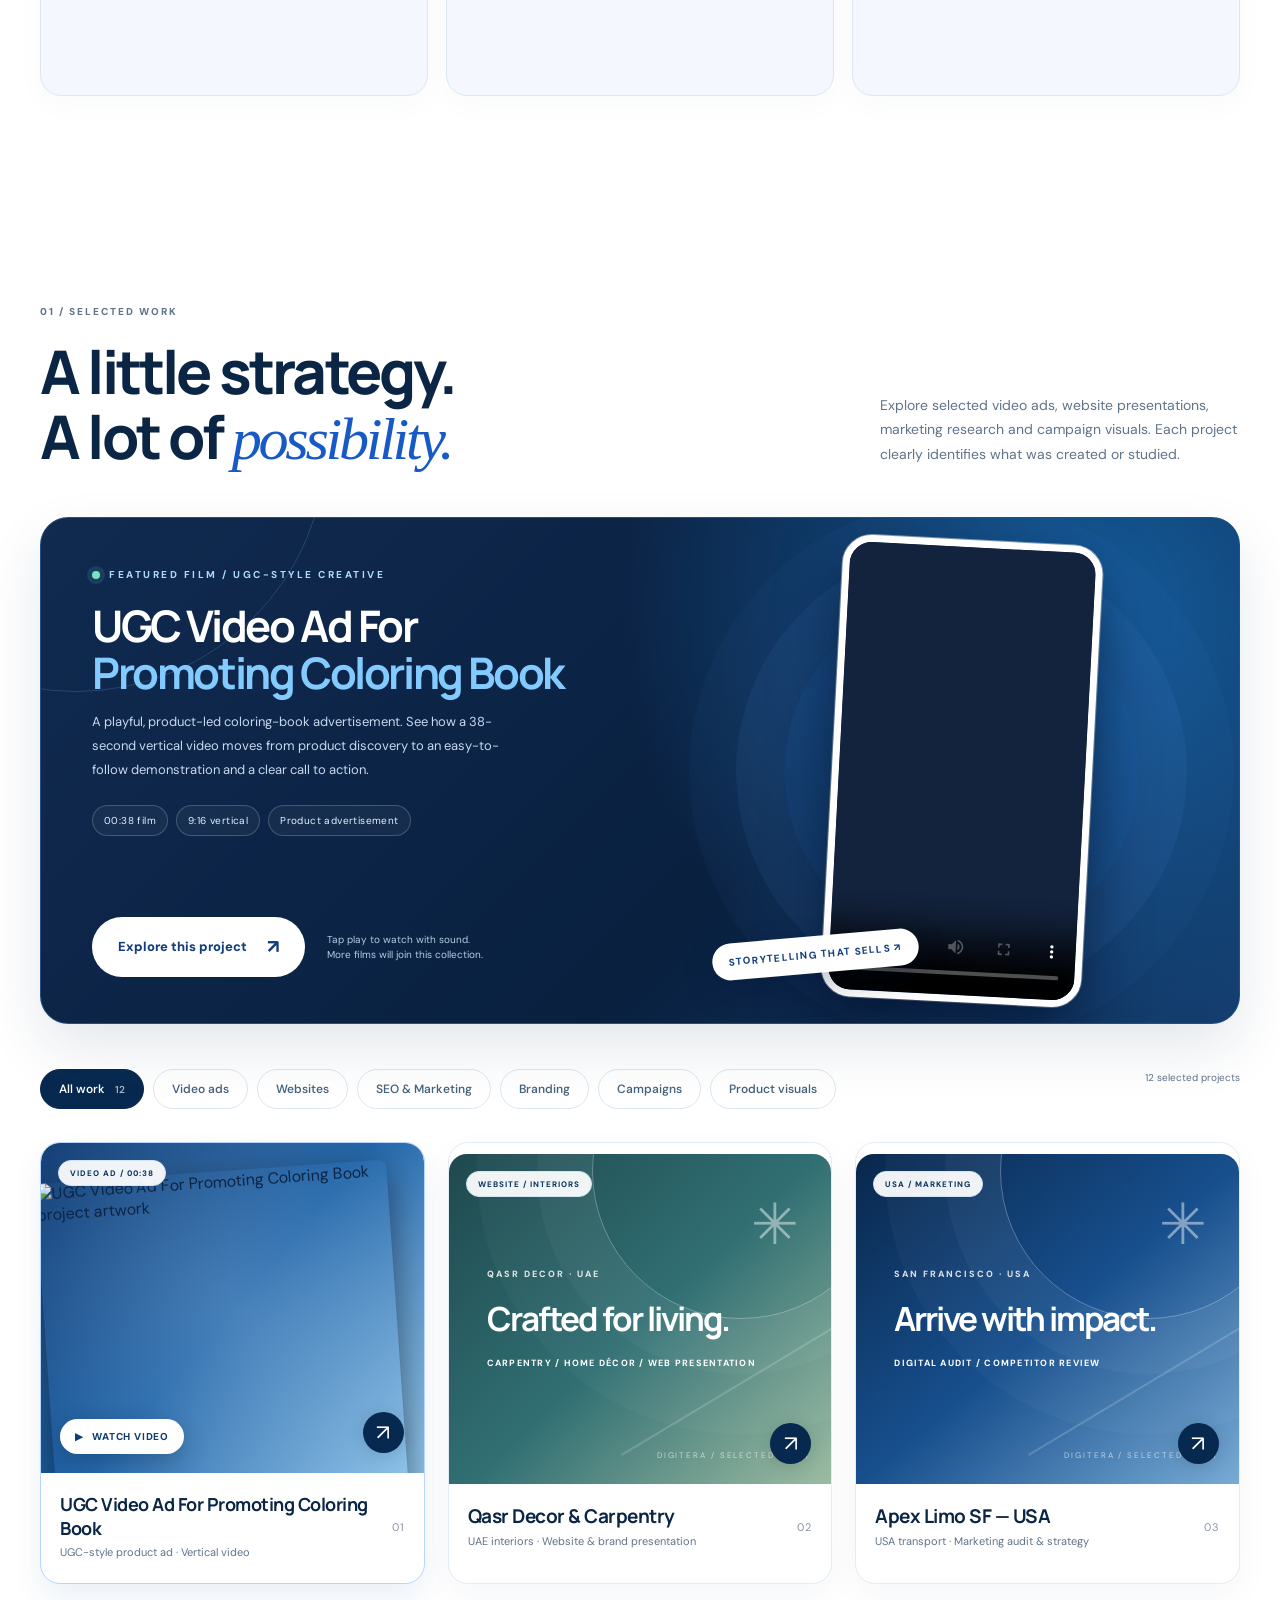
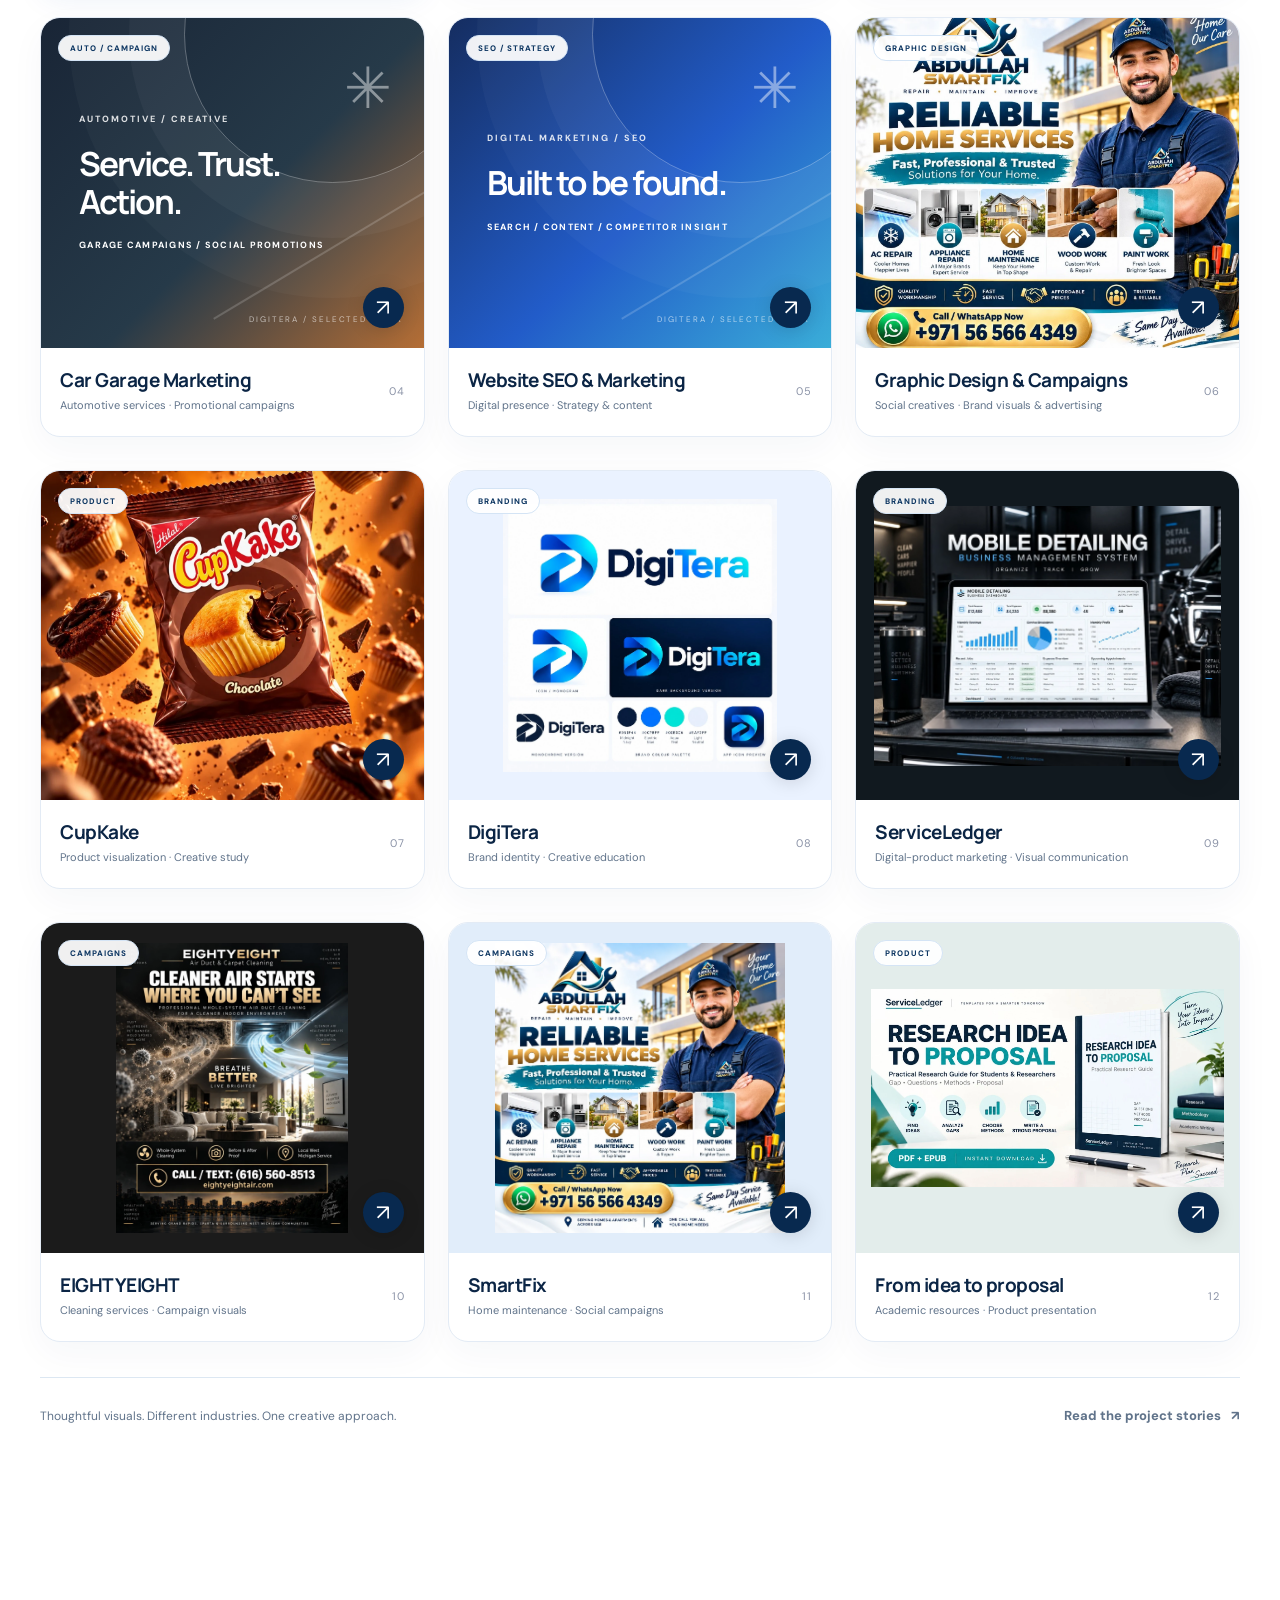
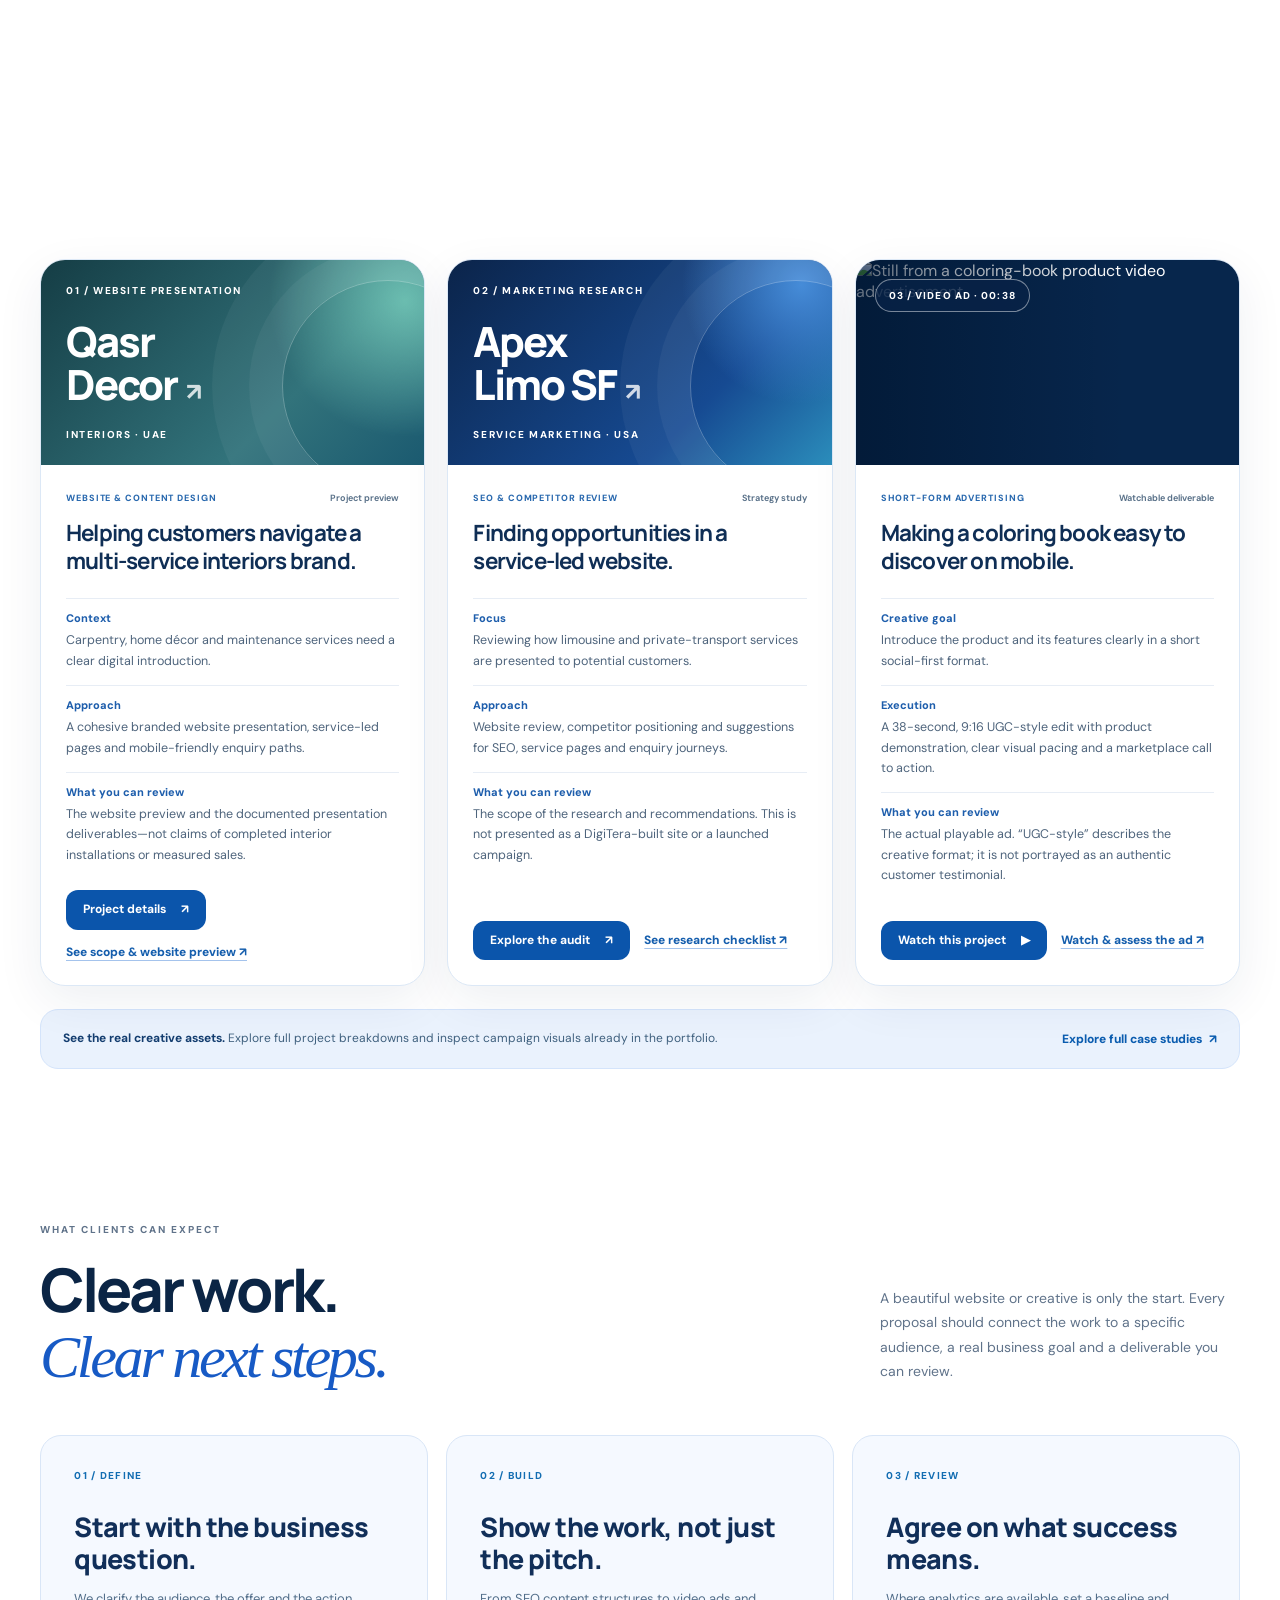
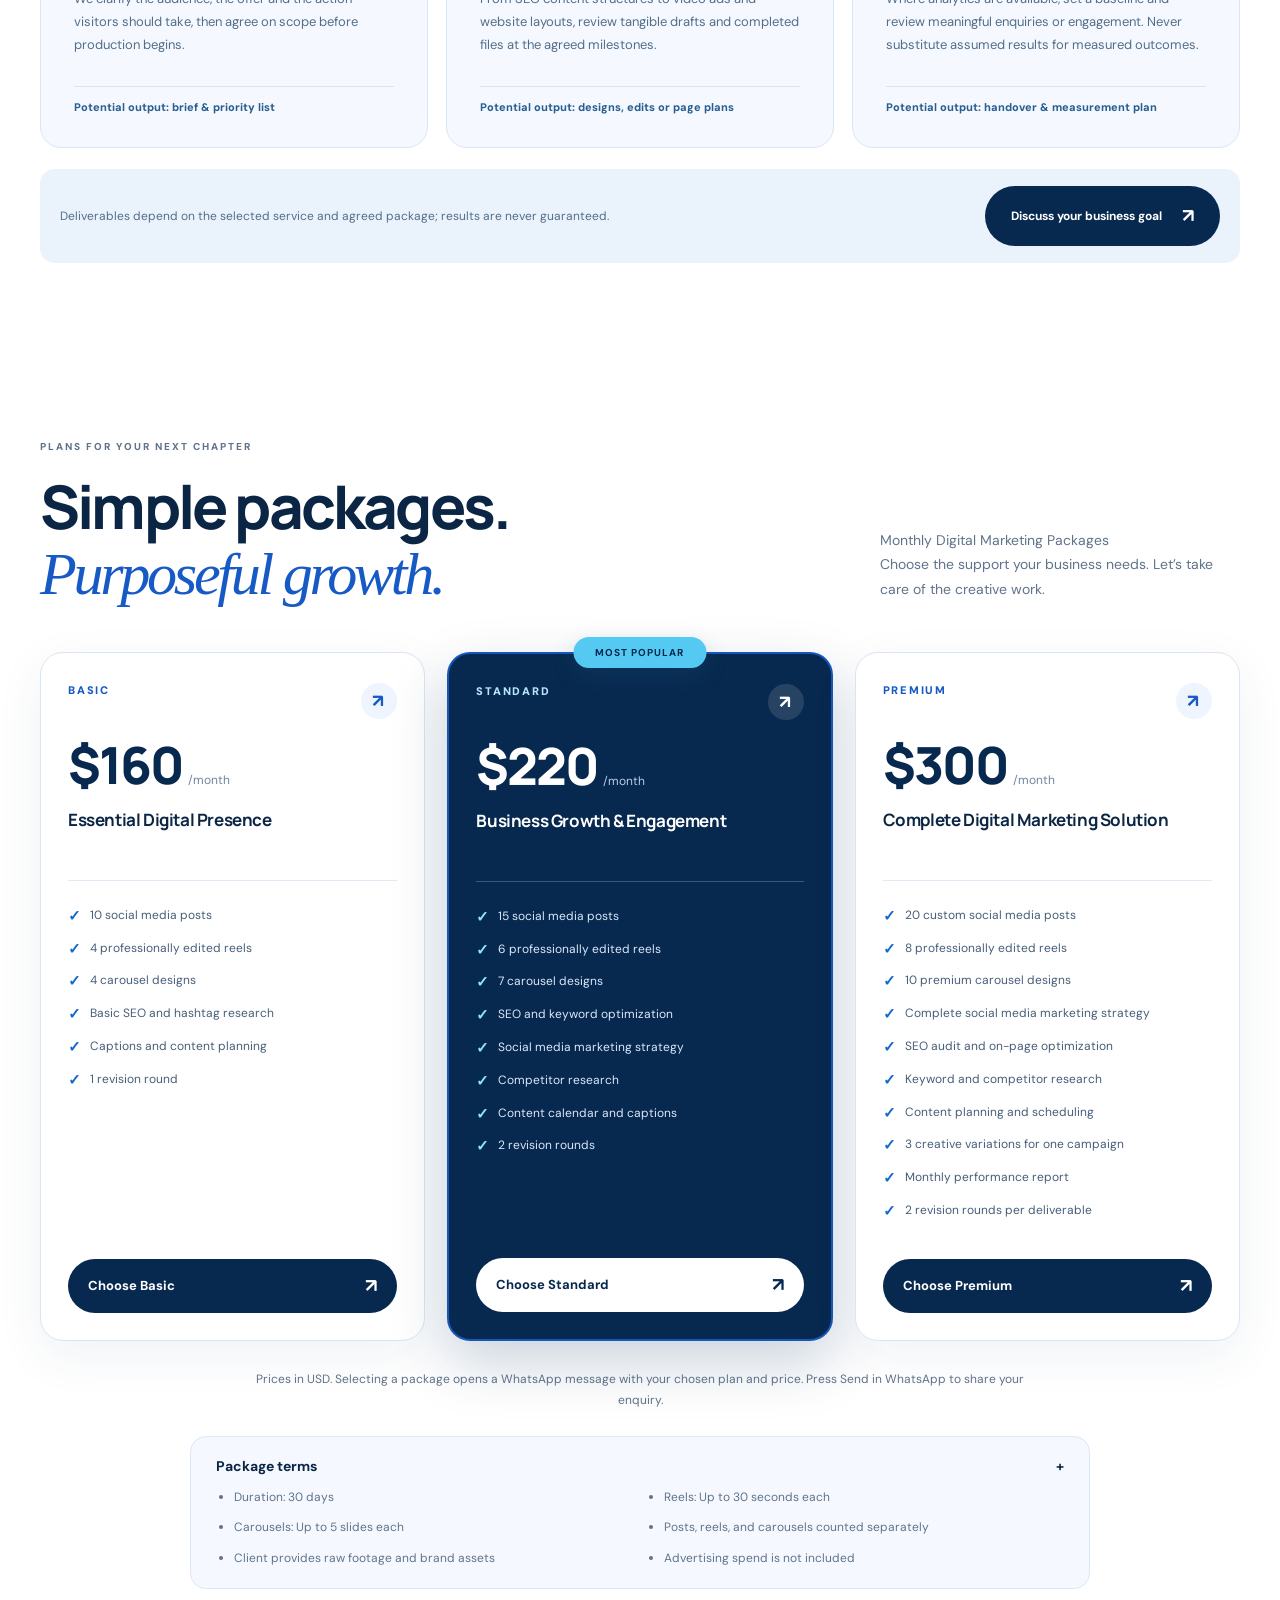
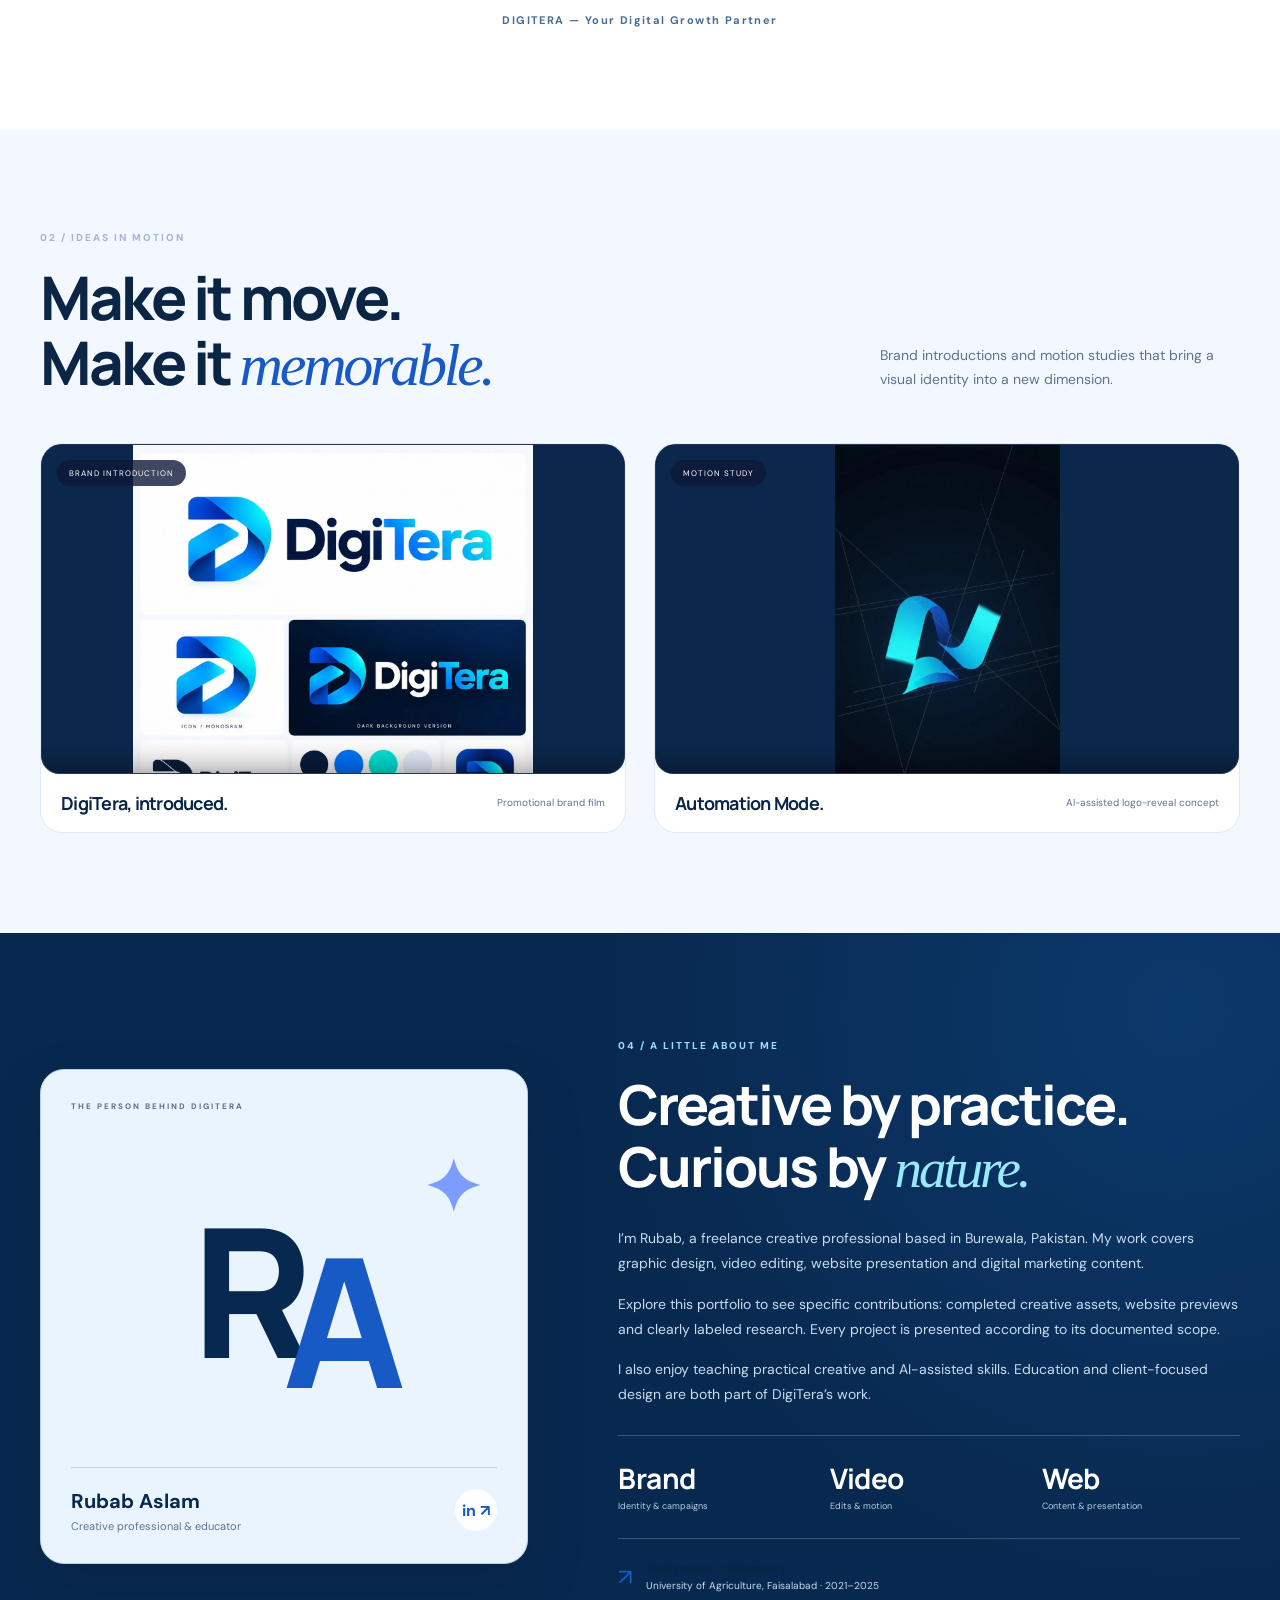
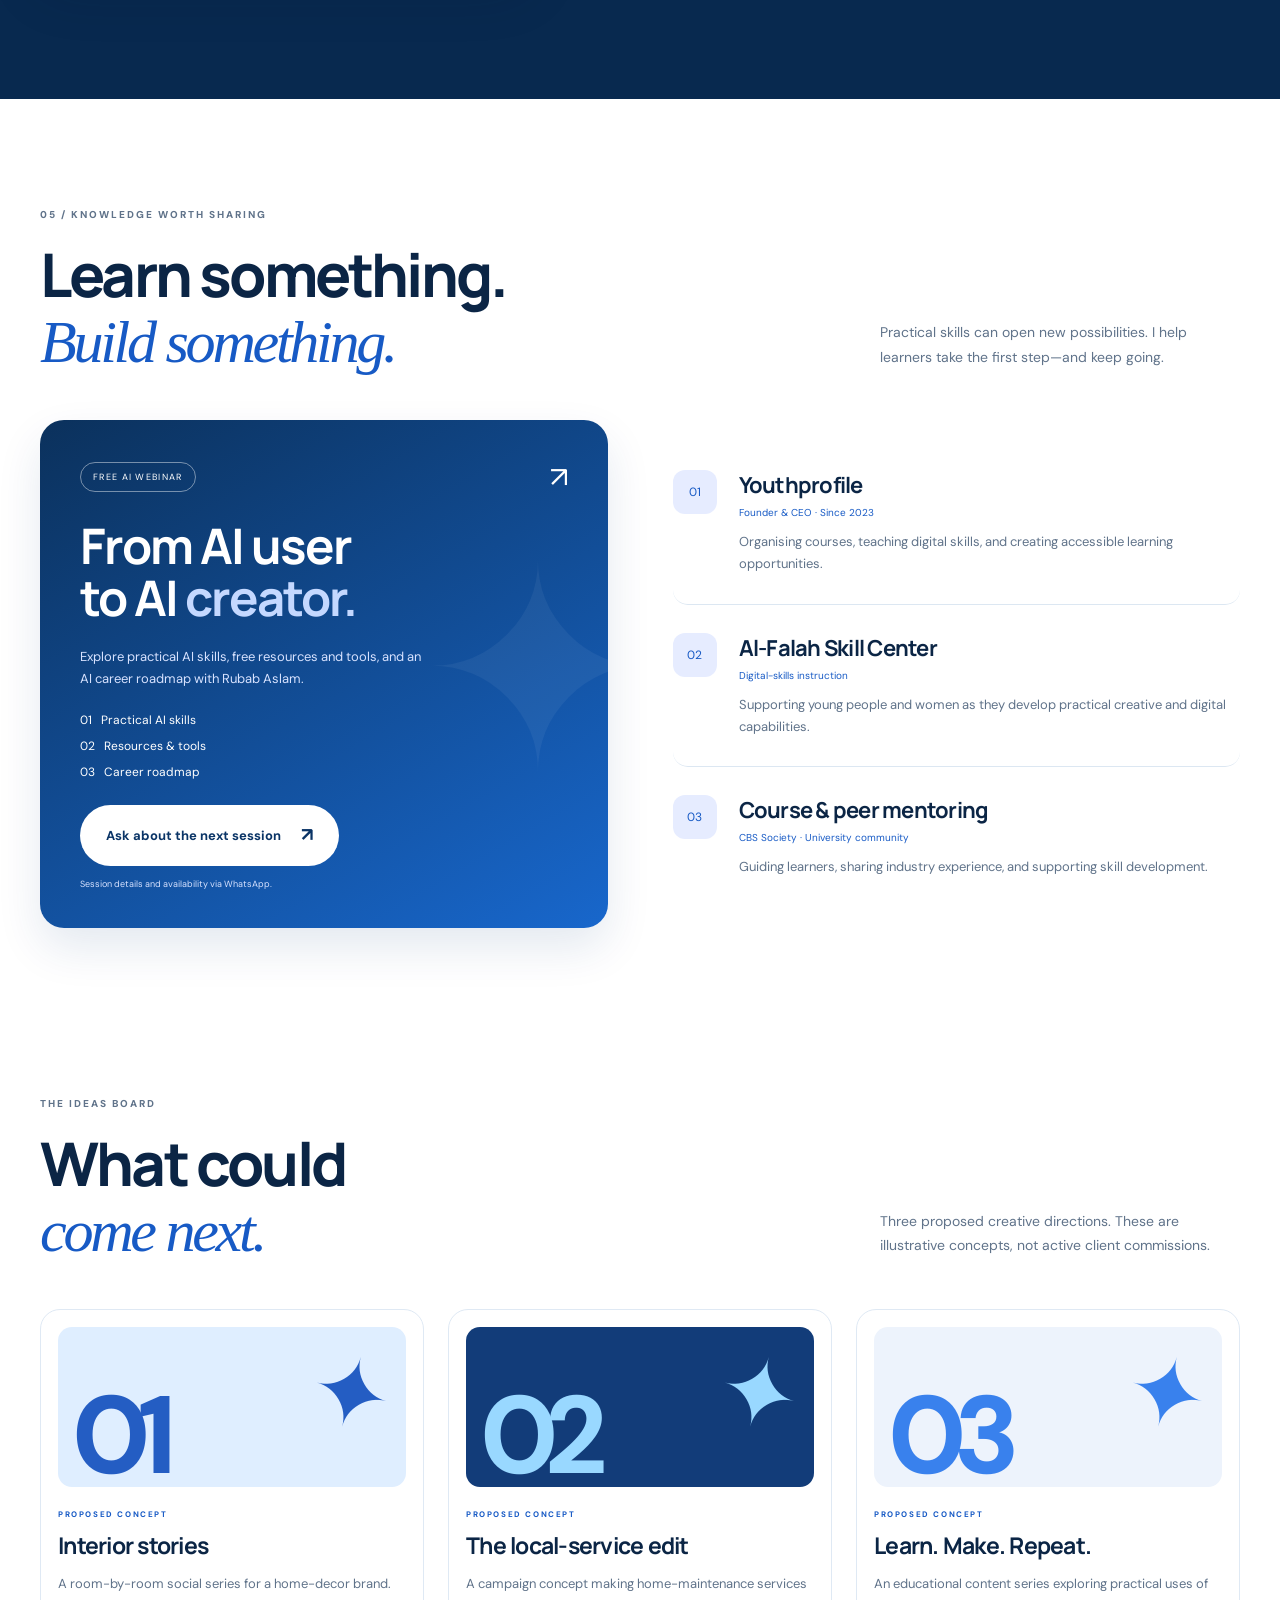
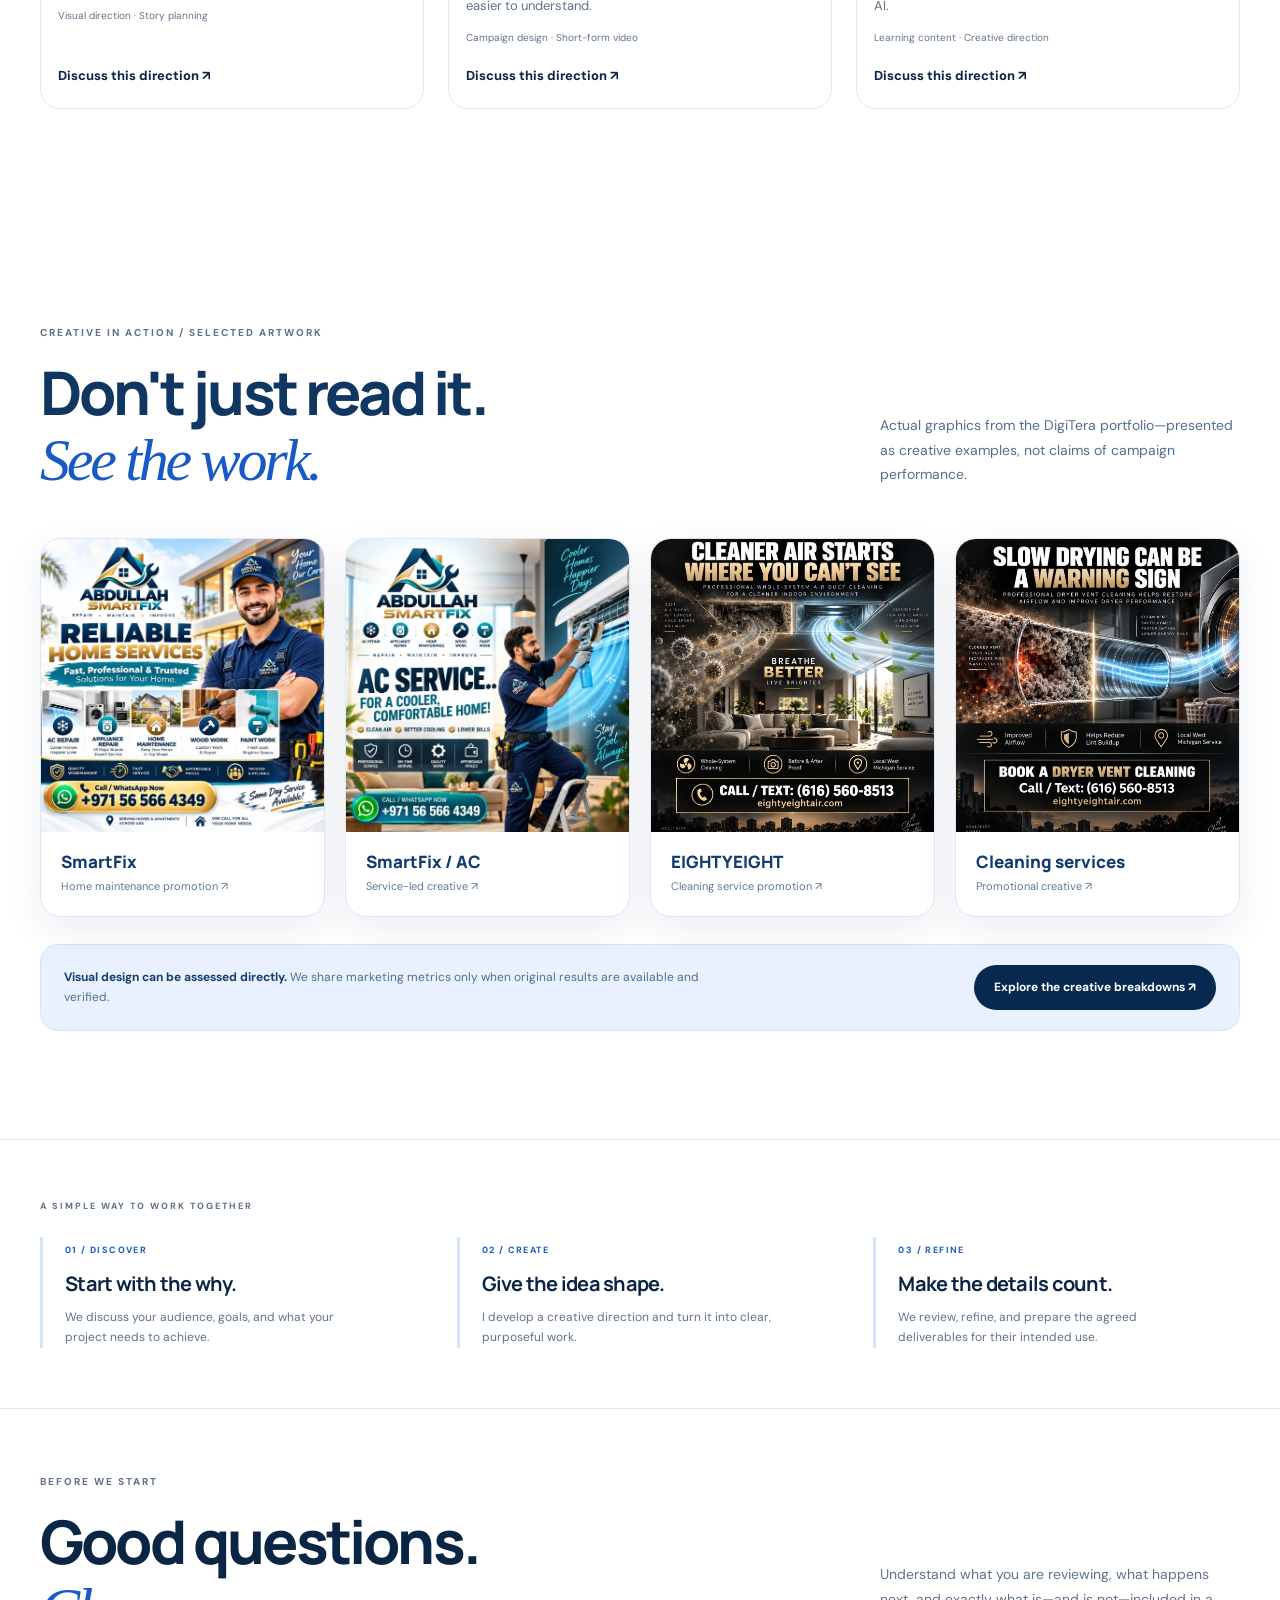
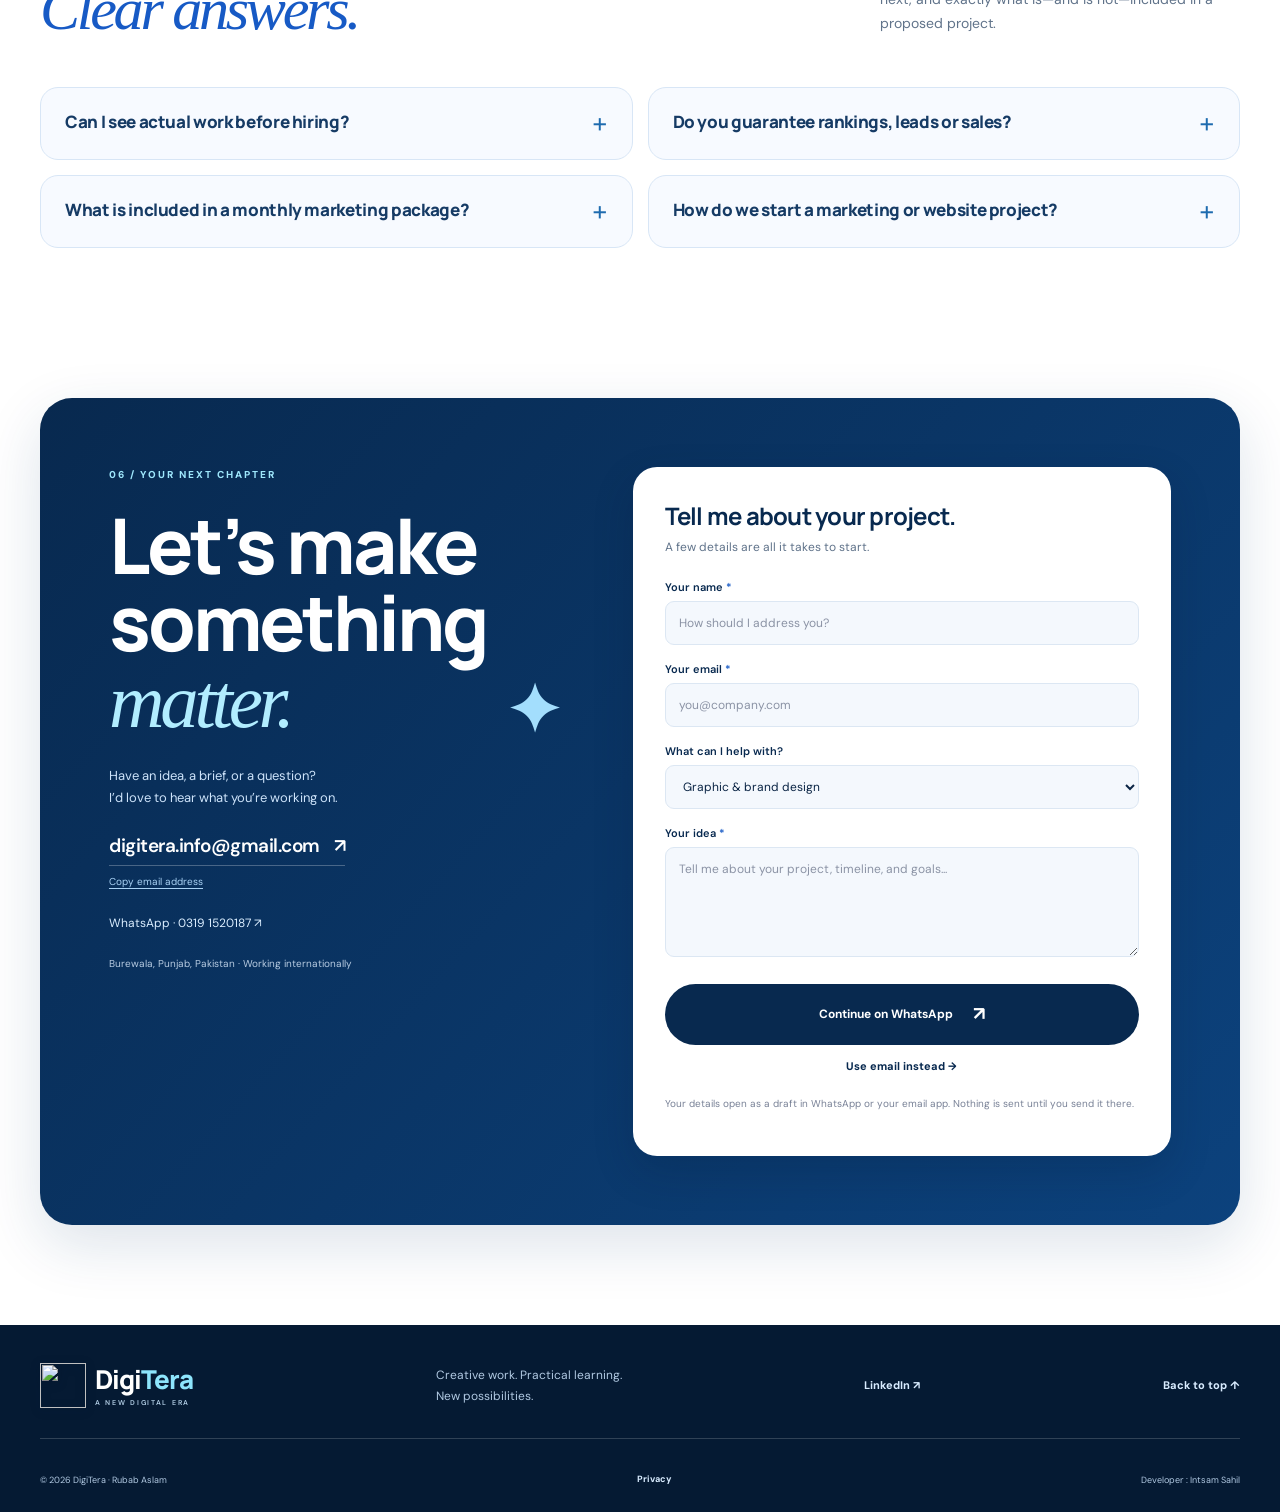
==== commit 8ae58b64: "Restore original transparent DigiTera logo from live site in header hero and footer" ====
--- a/index.html
+++ b/index.html
@@ -37,7 +37,7 @@
 <body>
   <a class="skip" href="#main">Skip to content</a>
   <header class="site-header">
-    <a class="brand" href="#home" aria-label="DigiTera home"><span class="brand-icon"><img src="assets/digitera-logo.webp" alt="" width="760" height="738"></span><span class="brand-name">Digi<span>Tera</span><small>A NEW DIGITAL ERA</small></span></a>
+    <a class="brand" href="#home" aria-label="DigiTera home"><span class="brand-icon"><img src="https://d2ol7oe51mr4n9.cloudfront.net/user_3KGAZytFFncrg3eegwBqBr5PhzN/42a0d307-07c3-42c0-a807-09401f321310.webp" alt="" width="760" height="738"></span><span class="brand-name">Digi<span>Tera</span><small>A NEW DIGITAL ERA</small></span></a>
     <nav class="desktop-nav" aria-label="Main navigation"><a href="#work">Work</a><a href="#case-studies">Case studies</a><a href="#services">Services</a><a href="#packages">Packages</a><a href="#about">About</a><a href="#learn">Learn</a></nav>
     <a class="button small header-cta" href="#contact">Let’s talk <span aria-hidden="true">↗</span></a>
     <button class="menu-toggle" type="button" aria-expanded="false" aria-controls="mobile-nav" aria-label="Open menu"><span></span><span></span></button>
@@ -50,7 +50,7 @@
       <p class="hero-intro">From website presentation and SEO research to video ads and campaign graphics, we connect each creative deliverable to a real business goal. Inspect our work before starting yours.</p>
       <div class="hero-actions"><a class="button" href="#case-studies">See actual project work <span aria-hidden="true">↗</span></a><a class="button outline" href="#contact">Request a project discussion</a></div>
       <div class="hero-proof"><span class="proof-mark">✦</span><p><strong>Selected work</strong><br>you can inspect.</p><span class="proof-divider"></span><p><strong>Transparent scope</strong><br>without inflated results.</p></div></div>
-      <div class="logo-hero digitera-brand-hero" aria-label="DigiTera — A New Digital Era"><div class="digitera-brand-art"><img class="digitera-brand-echo" src="assets/digitera-logo.webp" alt="" aria-hidden="true" width="760" height="738"><img class="digitera-brand-mark" src="assets/digitera-logo.webp" alt="DigiTera blue-to-cyan ribbon D monogram" width="760" height="738" fetchpriority="high"></div><div class="digitera-brand-type"><strong>Digi<span>Tera</span></strong><span>A NEW DIGITAL ERA</span></div></div>
+      <div class="logo-hero digitera-brand-hero" aria-label="DigiTera — A New Digital Era"><div class="digitera-brand-art"><img class="digitera-brand-echo" src="https://d2ol7oe51mr4n9.cloudfront.net/user_3KGAZytFFncrg3eegwBqBr5PhzN/42a0d307-07c3-42c0-a807-09401f321310.webp" alt="" aria-hidden="true" width="760" height="738"><img class="digitera-brand-mark" src="https://d2ol7oe51mr4n9.cloudfront.net/user_3KGAZytFFncrg3eegwBqBr5PhzN/42a0d307-07c3-42c0-a807-09401f321310.webp" alt="DigiTera blue-to-cyan ribbon D monogram" width="760" height="738" fetchpriority="high"></div><div class="digitera-brand-type"><strong>Digi<span>Tera</span></strong><span>A NEW DIGITAL ERA</span></div></div>
     </section>
     <div class="specialties" aria-label="Creative disciplines"><div class="wrap"><span>BRAND DESIGN</span><b aria-hidden="true">✦</b><span>VISUAL STORYTELLING</span><b aria-hidden="true">✦</b><span>DIGITAL MARKETING</span><b aria-hidden="true">✦</b><span>SKILLS THAT EMPOWER</span></div></div>
 
@@ -166,7 +166,7 @@
     </section>
     <section class="section wrap contact-section" id="contact"><div class="contact-copy"><p class="eyebrow">06 / YOUR NEXT CHAPTER</p><h2>Let’s make<br>something<br><em>matter.</em><span class="contact-star" aria-hidden="true">✦</span></h2><p>Have an idea, a brief, or a question?<br>I’d love to hear what you’re working on.</p><a class="email-link" href="mailto:digitera.info@gmail.com">digitera.info@gmail.com <span aria-hidden="true">↗</span></a><button type="button" class="copy-button" id="copy-email">Copy email address</button><div class="contact-numbers"><a href="https://wa.me/923191520187" target="_blank" rel="noopener noreferrer">WhatsApp · 0319 1520187 ↗</a></div><p class="location">Burewala, Punjab, Pakistan · Working internationally</p></div><form id="contact-form" class="contact-form"><h3>Tell me about your project.</h3><p>A few details are all it takes to start.</p><label for="name">Your name <span>*</span></label><input id="name" name="name" autocomplete="name" required maxlength="100" placeholder="How should I address you?"><label for="email">Your email <span>*</span></label><input id="email" name="email" type="email" autocomplete="email" required maxlength="180" placeholder="you@company.com"><label for="service">What can I help with?</label><select id="service" name="service"><option>Graphic & brand design</option><option>Video & creative content</option><option>Marketing & social media</option><option>Website presentation & SEO</option><option>Product presentation</option><option>Education & mentoring</option><option>Something else</option></select><label for="message">Your idea <span>*</span></label><textarea id="message" name="message" required minlength="10" maxlength="2000" rows="4" placeholder="Tell me about your project, timeline, and goals..."></textarea><div class="form-actions"><button class="button" type="submit" name="channel" value="whatsapp">Continue on WhatsApp <span aria-hidden="true">↗</span></button><button class="text-link" type="submit" name="channel" value="email">Use email instead →</button></div><small>Your details open as a draft in WhatsApp or your email app. Nothing is sent until you send it there.</small><p id="form-status" class="form-status" role="status"></p></form></section>
   </main>
-  <footer class="site-footer"><div class="wrap footer-top"><a class="brand" href="#home"><span class="brand-icon"><img src="assets/digitera-logo.webp" alt="" width="760" height="738"></span><span class="brand-name">Digi<span>Tera</span><small>A NEW DIGITAL ERA</small></span></a><p>Creative work. Practical learning.<br>New possibilities.</p><a class="text-link" href="https://www.linkedin.com/in/rubab007" target="_blank" rel="noopener noreferrer">LinkedIn ↗</a><a class="text-link" href="#home">Back to top ↑</a></div><div class="wrap footer-bottom"><span>© <span id="year">2026</span> DigiTera · Rubab Aslam</span><button class="text-link" type="button" id="privacy-open">Privacy</button><span>Developer : Intsam Sahil</span></div></footer>
+  <footer class="site-footer"><div class="wrap footer-top"><a class="brand" href="#home"><span class="brand-icon"><img src="https://d2ol7oe51mr4n9.cloudfront.net/user_3KGAZytFFncrg3eegwBqBr5PhzN/42a0d307-07c3-42c0-a807-09401f321310.webp" alt="" width="760" height="738"></span><span class="brand-name">Digi<span>Tera</span><small>A NEW DIGITAL ERA</small></span></a><p>Creative work. Practical learning.<br>New possibilities.</p><a class="text-link" href="https://www.linkedin.com/in/rubab007" target="_blank" rel="noopener noreferrer">LinkedIn ↗</a><a class="text-link" href="#home">Back to top ↑</a></div><div class="wrap footer-bottom"><span>© <span id="year">2026</span> DigiTera · Rubab Aslam</span><button class="text-link" type="button" id="privacy-open">Privacy</button><span>Developer : Intsam Sahil</span></div></footer>
   <dialog id="project-dialog" aria-labelledby="project-title"><div class="modal-top"><span id="project-category" class="eyebrow"></span><button class="icon-button" id="project-close" type="button" aria-label="Close project">×</button></div><div class="modal-layout"><div class="modal-gallery"><div class="gallery-stage"><img id="gallery-image" alt=""><video id="gallery-video" controls playsinline preload="none" hidden></video><div id="gallery-art" class="gallery-art" hidden></div><span id="gallery-position" aria-live="polite"></span></div><div class="gallery-nav"><button class="icon-button" id="gallery-prev" type="button" aria-label="Previous project image">←</button><div id="gallery-dots" aria-label="Choose project image"></div><button class="icon-button" id="gallery-next" type="button" aria-label="Next project image">→</button></div></div><div class="modal-copy"><h2 id="project-title"></h2><p id="project-subtitle" class="project-subtitle"></p><p id="project-description"></p><div class="modal-tabs" role="tablist" aria-label="Project information"><button id="tab-overview" role="tab" aria-selected="true" aria-controls="panel-overview" tabindex="0">Overview</button><button id="tab-deliverables" role="tab" aria-selected="false" aria-controls="panel-deliverables" tabindex="-1">Deliverables</button></div><div id="panel-overview" role="tabpanel" aria-labelledby="tab-overview"></div><div id="panel-deliverables" role="tabpanel" aria-labelledby="tab-deliverables" hidden></div><a id="project-external" class="project-external-link" href="#" target="_blank" rel="noopener noreferrer" hidden></a><a class="button modal-enquire" id="project-enquire" href="#contact">Let’s create something like this ↗</a></div></div></dialog>
   <dialog id="privacy-dialog" class="privacy-dialog" aria-labelledby="privacy-title"><button class="icon-button" id="privacy-close" type="button" aria-label="Close privacy information">×</button><h2 id="privacy-title">A little about privacy.</h2><p>This portfolio does not store your enquiry in a website database. The contact form prepares a message in WhatsApp or your email app, where you choose whether to send it.</p><p>The site does not set analytics or advertising cookies. External services such as WhatsApp, LinkedIn, your email provider, and the website host apply their own privacy policies.</p><p>For enquiries about information you share directly, contact <a href="mailto:digitera.info@gmail.com">digitera.info@gmail.com</a>.</p></dialog>
   <a class="digitera-whatsapp" href="https://wa.me/923191520187?text=Hi%20DigiTera%21%20I%27d%20like%20to%20discuss%20a%20project." target="_blank" rel="noopener noreferrer" aria-label="Chat with us on WhatsApp"><svg class="digitera-whatsapp__icon" viewBox="0 0 32 32" fill="currentColor" aria-hidden="true" focusable="false"><path d="M16.02 3.2A12.77 12.77 0 0 0 5.03 22.5L3.2 28.8l6.46-1.7A12.8 12.8 0 1 0 16.02 3.2Zm0 23.3a10.5 10.5 0 0 1-5.35-1.46l-.38-.22-3.82 1 1.02-3.72-.25-.38a10.55 10.55 0 1 1 8.78 4.78Zm5.77-7.9c-.31-.16-1.84-.91-2.13-1.01-.29-.11-.5-.16-.71.16-.21.32-.82 1.01-1 1.21-.19.21-.37.24-.68.08-.31-.16-1.32-.48-2.51-1.56-.92-.82-1.55-1.83-1.73-2.14-.18-.31-.02-.48.14-.63.14-.14.31-.37.47-.55.16-.18.21-.31.31-.52.11-.21.06-.4-.03-.56-.08-.16-.71-1.71-.98-2.34-.25-.61-.5-.52-.71-.53l-.6-.01c-.21 0-.56.08-.85.4-.29.32-1.11 1.09-1.11 2.65s1.14 3.06 1.29 3.27c.16.21 2.24 3.43 5.43 4.81.76.33 1.35.52 1.81.66.76.24 1.45.21 2 .13.61-.09 1.84-.75 2.1-1.48.26-.73.26-1.36.18-1.49-.08-.13-.29-.21-.6-.37Z"/></svg><span>Chat with us</span></a>
--- a/client-upgrade.css
+++ b/client-upgrade.css
@@ -87,3 +87,18 @@
 @media(max-width:850px) { .deliverables-grid { grid-template-columns: 1fr 1fr; } .deliverables-grid article:last-child { grid-column: 1 / -1; } }
 @media(max-width:600px) { .deliverables-section { padding-top: 25px; padding-bottom: 54px; } .deliverables-grid { grid-template-columns: 1fr; gap: 13px; } .deliverables-grid article:last-child { grid-column: auto; } .deliverables-grid article { padding: 24px 22px; } .deliverables-number { margin-bottom: 15px; } .deliverables-grid p { margin-bottom: 18px; } .deliverables-footer { align-items: stretch; flex-direction: column; } .deliverables-footer .button { justify-content: center; text-align: center; } }
 @media(prefers-reduced-motion:reduce) { .deliverables-grid article { animation: none !important; } }
+
+
+/* Answers and trust: conversion-friendly without unsupported results claims. */
+.decision-faq { padding-top: 65px; padding-bottom: 80px; }
+.decision-faq-grid { display: grid; grid-template-columns: repeat(2, minmax(0, 1fr)); align-items: start; gap: 15px; }
+.decision-faq details { border: 1px solid #d8e6f6; border-radius: 18px; background: #f7faff; padding: 22px 24px; }
+.decision-faq summary { display: flex; align-items: start; justify-content: space-between; gap: 17px; cursor: pointer; color: #163b65; font: 800 17px/1.4 Manrope,'DM Sans',sans-serif; letter-spacing: -.35px; list-style: none; }
+.decision-faq summary::-webkit-details-marker { display: none; }
+.decision-faq summary span { flex: none; color: #1e6baf; font-size: 27px; font-weight: 500; line-height: 1; }
+.decision-faq details[open] summary span { transform: rotate(45deg); }
+.decision-faq details p { color: #506d89; font-size: 13px; line-height: 1.8; margin-top: 15px; }
+.decision-faq details a { display: inline-block; margin-top: 13px; color: #0e60ab; font-size: 12px; font-weight: 800; text-decoration: underline; text-underline-offset: 3px; }
+.about-capabilities strong { font-size: clamp(20px, 2.2vw, 30px); white-space: normal; letter-spacing: -.5px; }
+@media (max-width: 720px) { .decision-faq { padding-top: 45px; padding-bottom: 55px; } .decision-faq-grid { grid-template-columns: 1fr; } .decision-faq details { padding: 20px; } .decision-faq summary { font-size: 15px; } .about-capabilities strong { font-size: 20px; } }
+@media (prefers-reduced-motion: reduce) { .decision-faq summary span { transition: none; } }
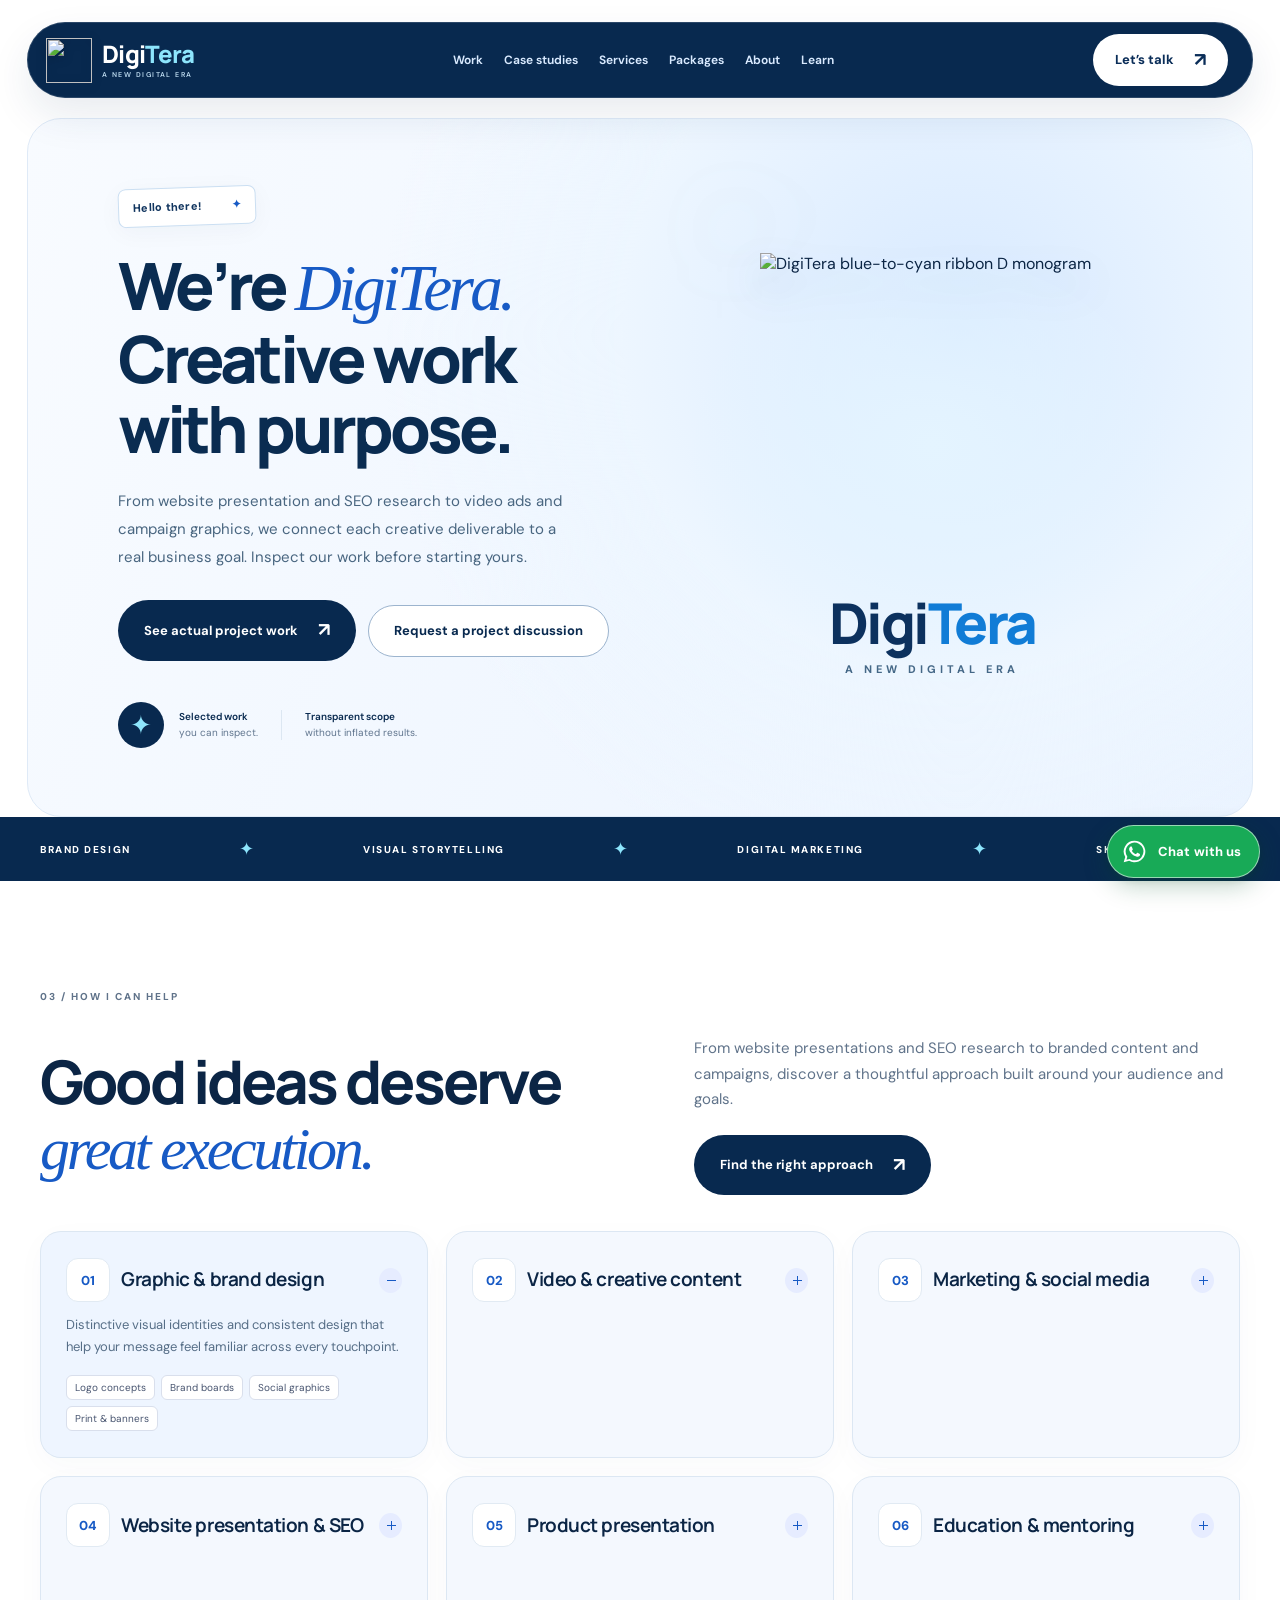
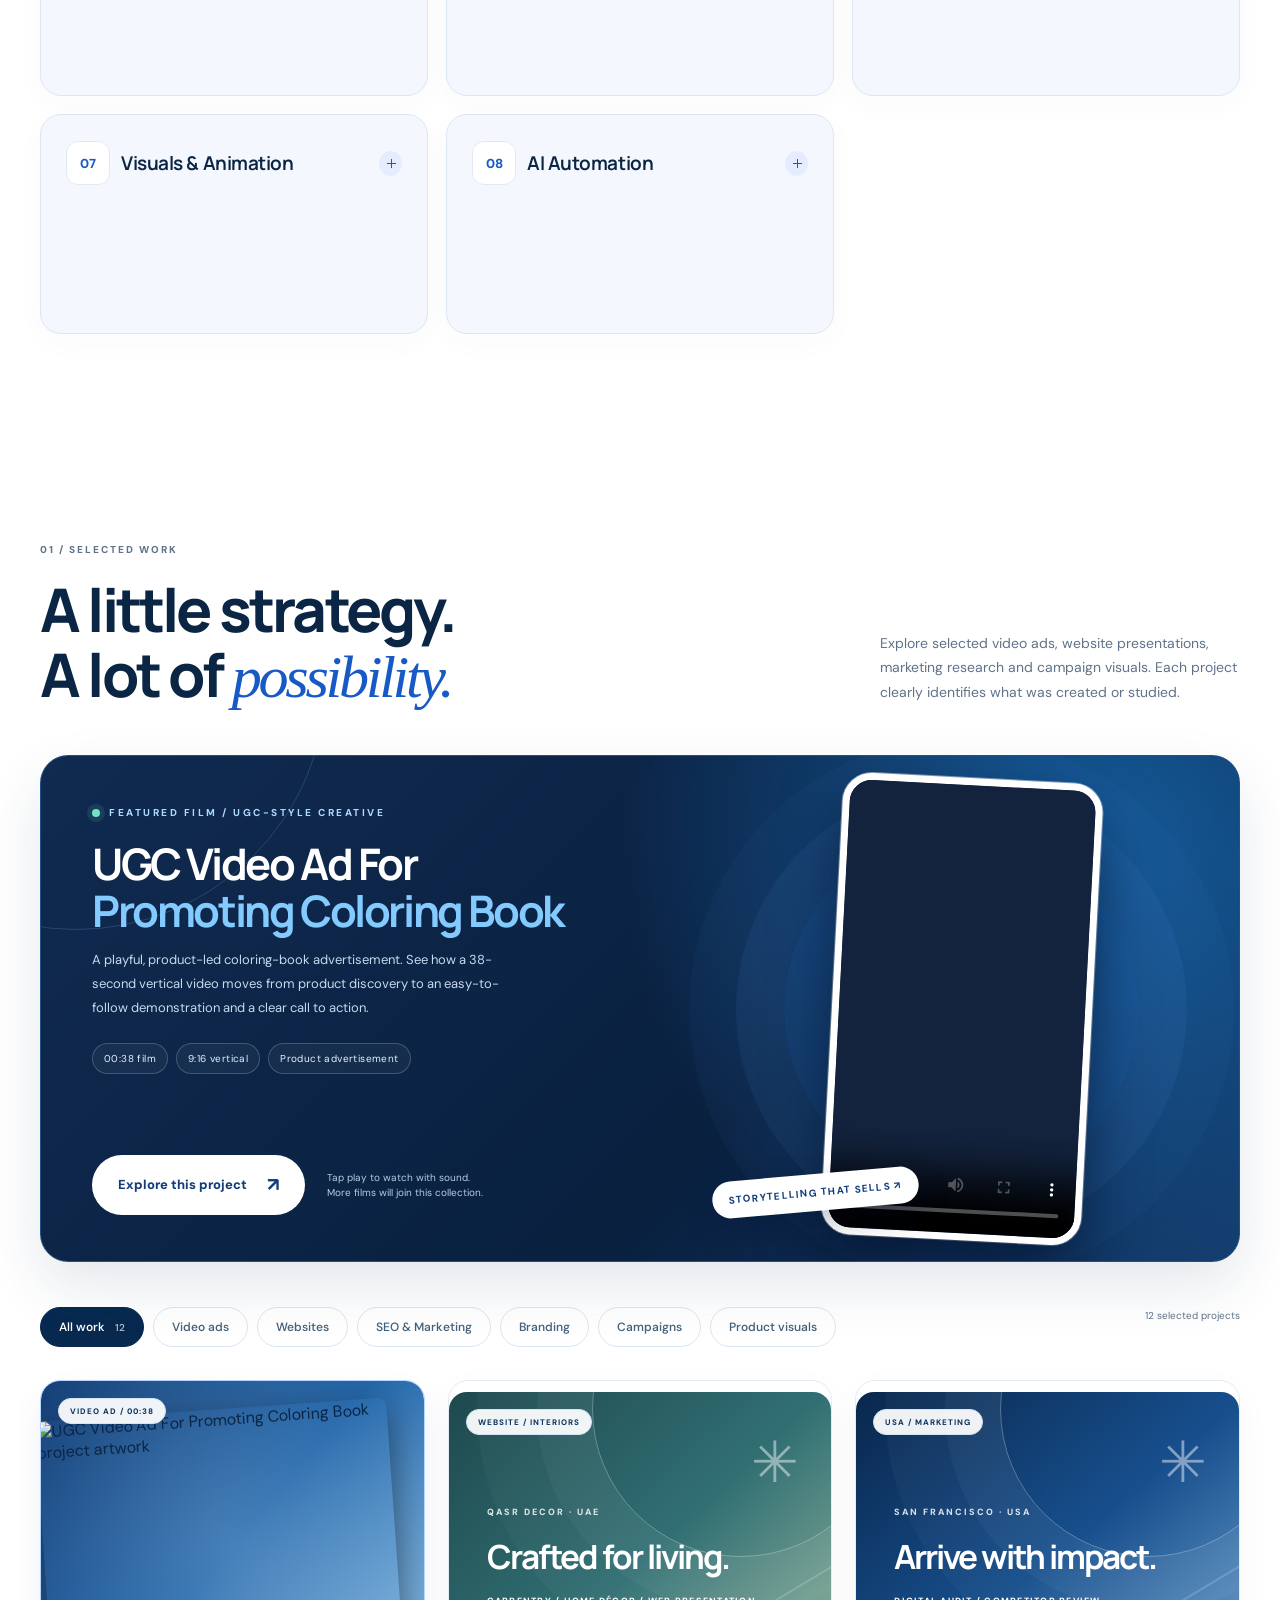
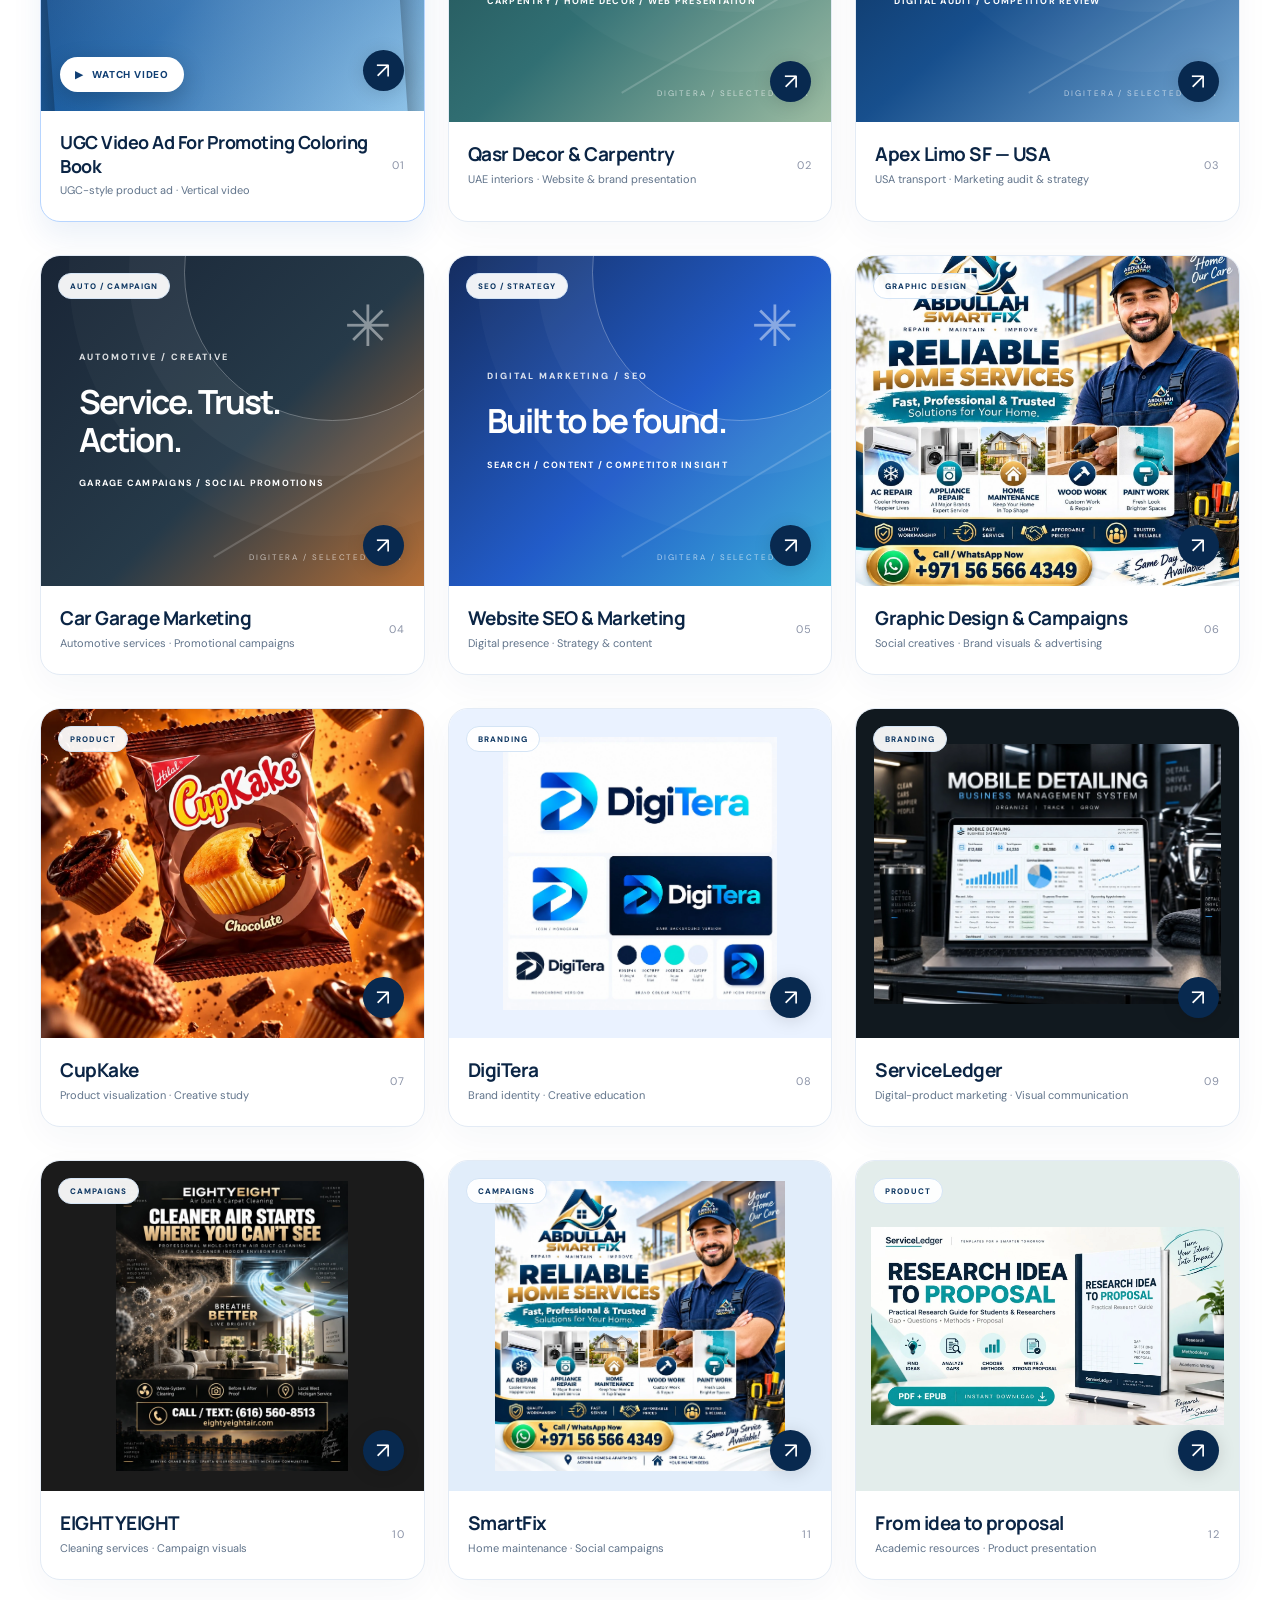
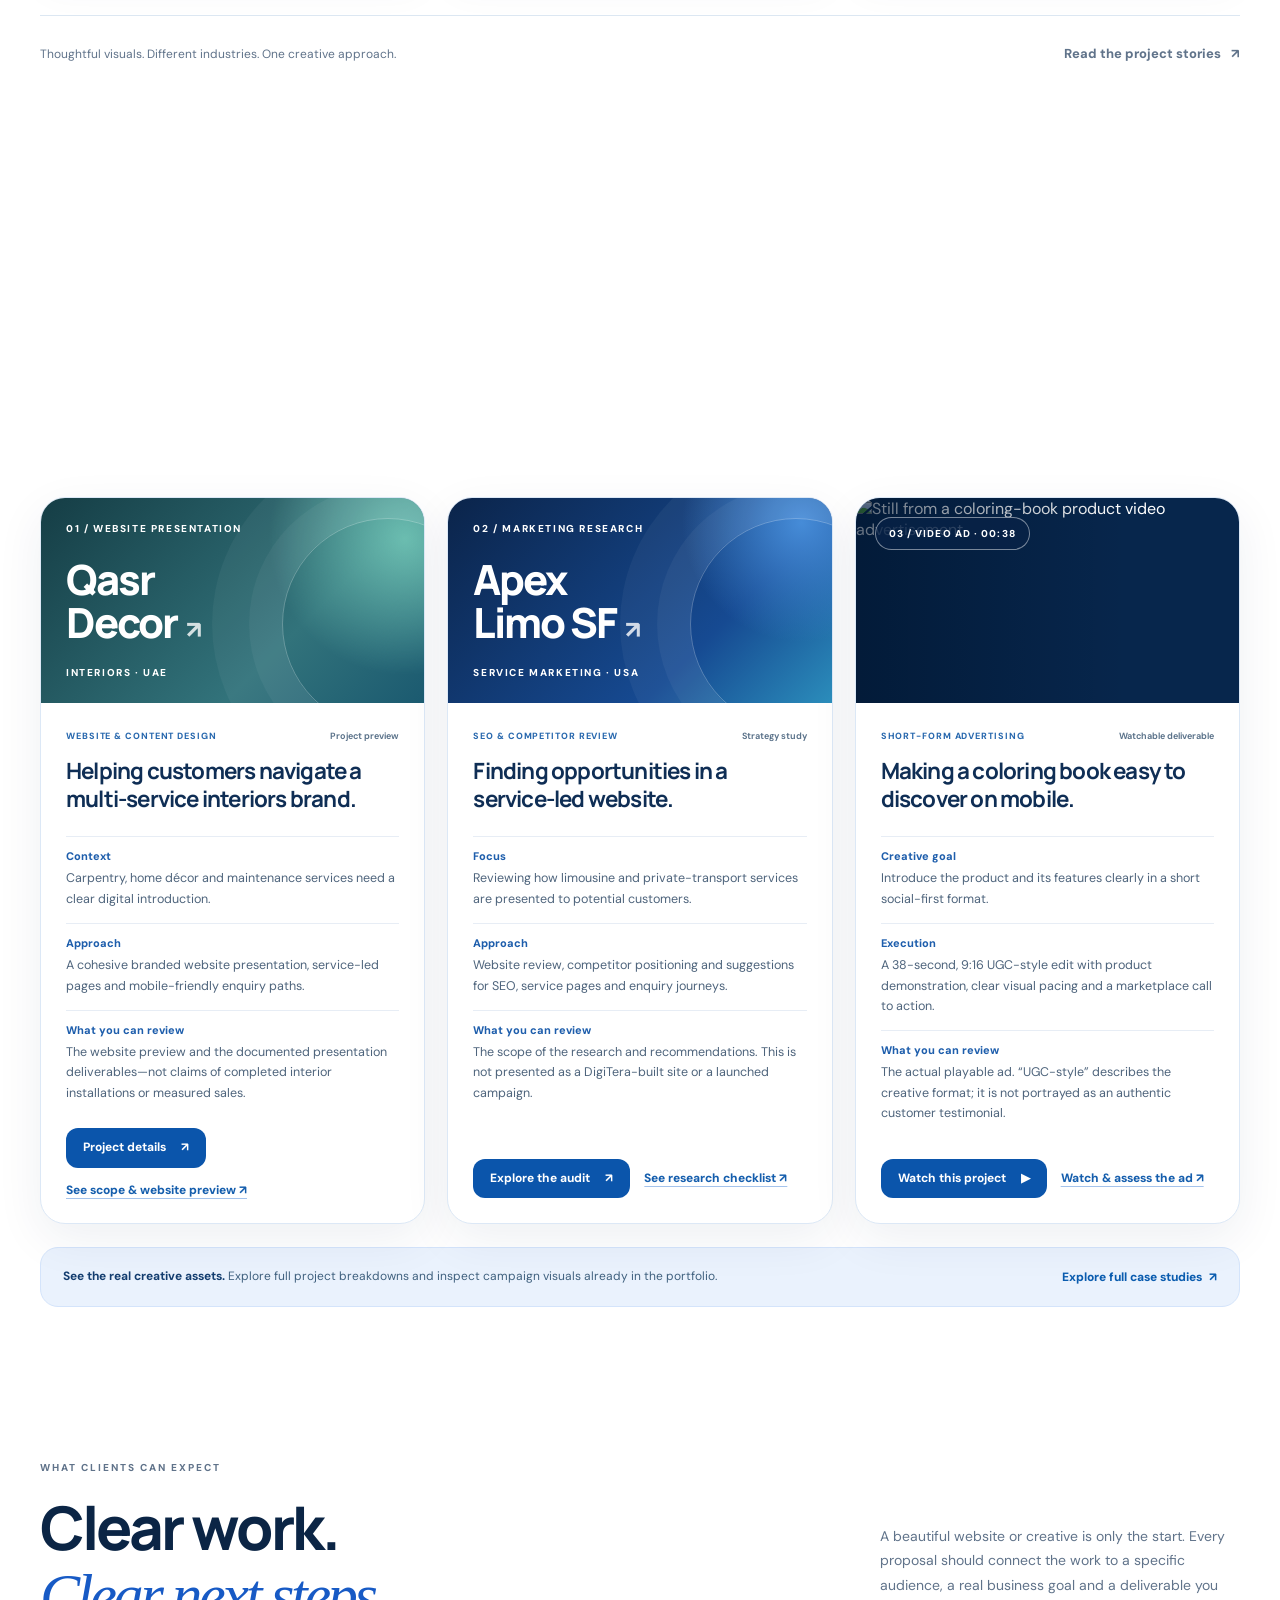
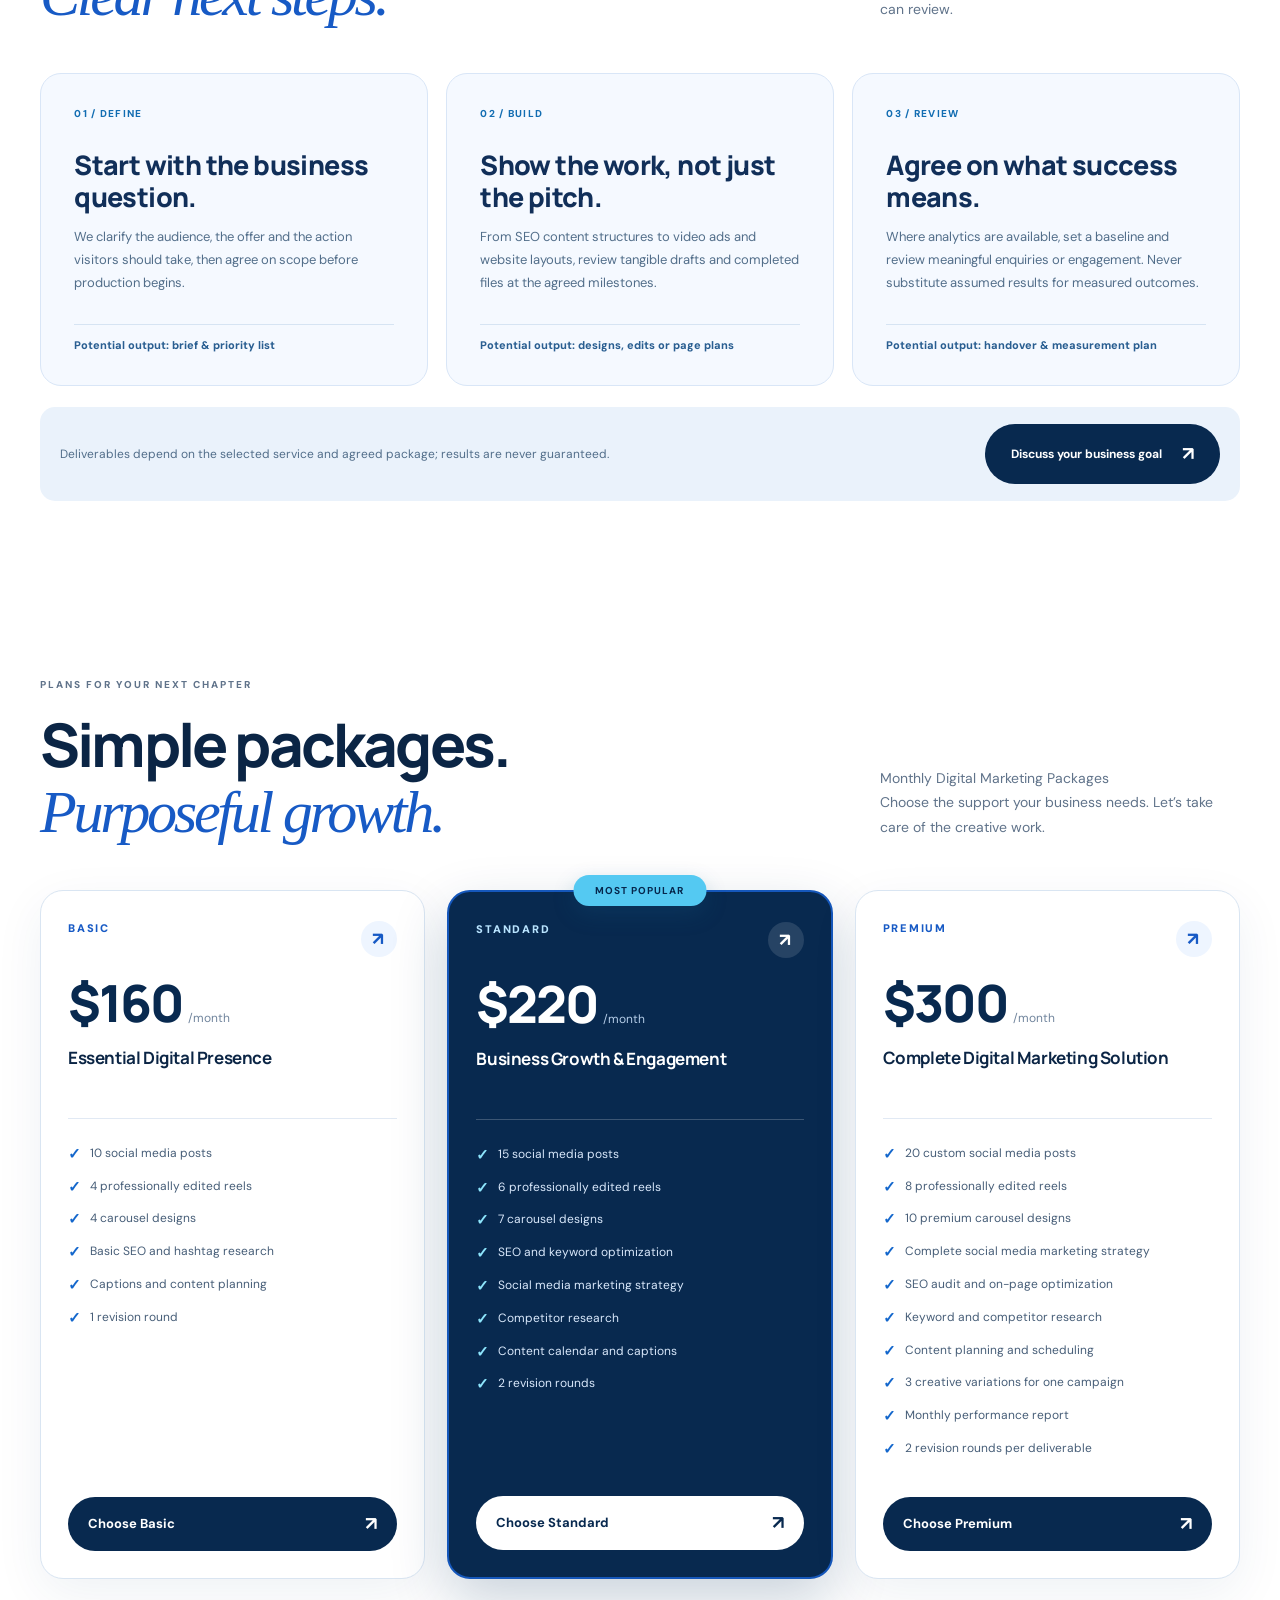
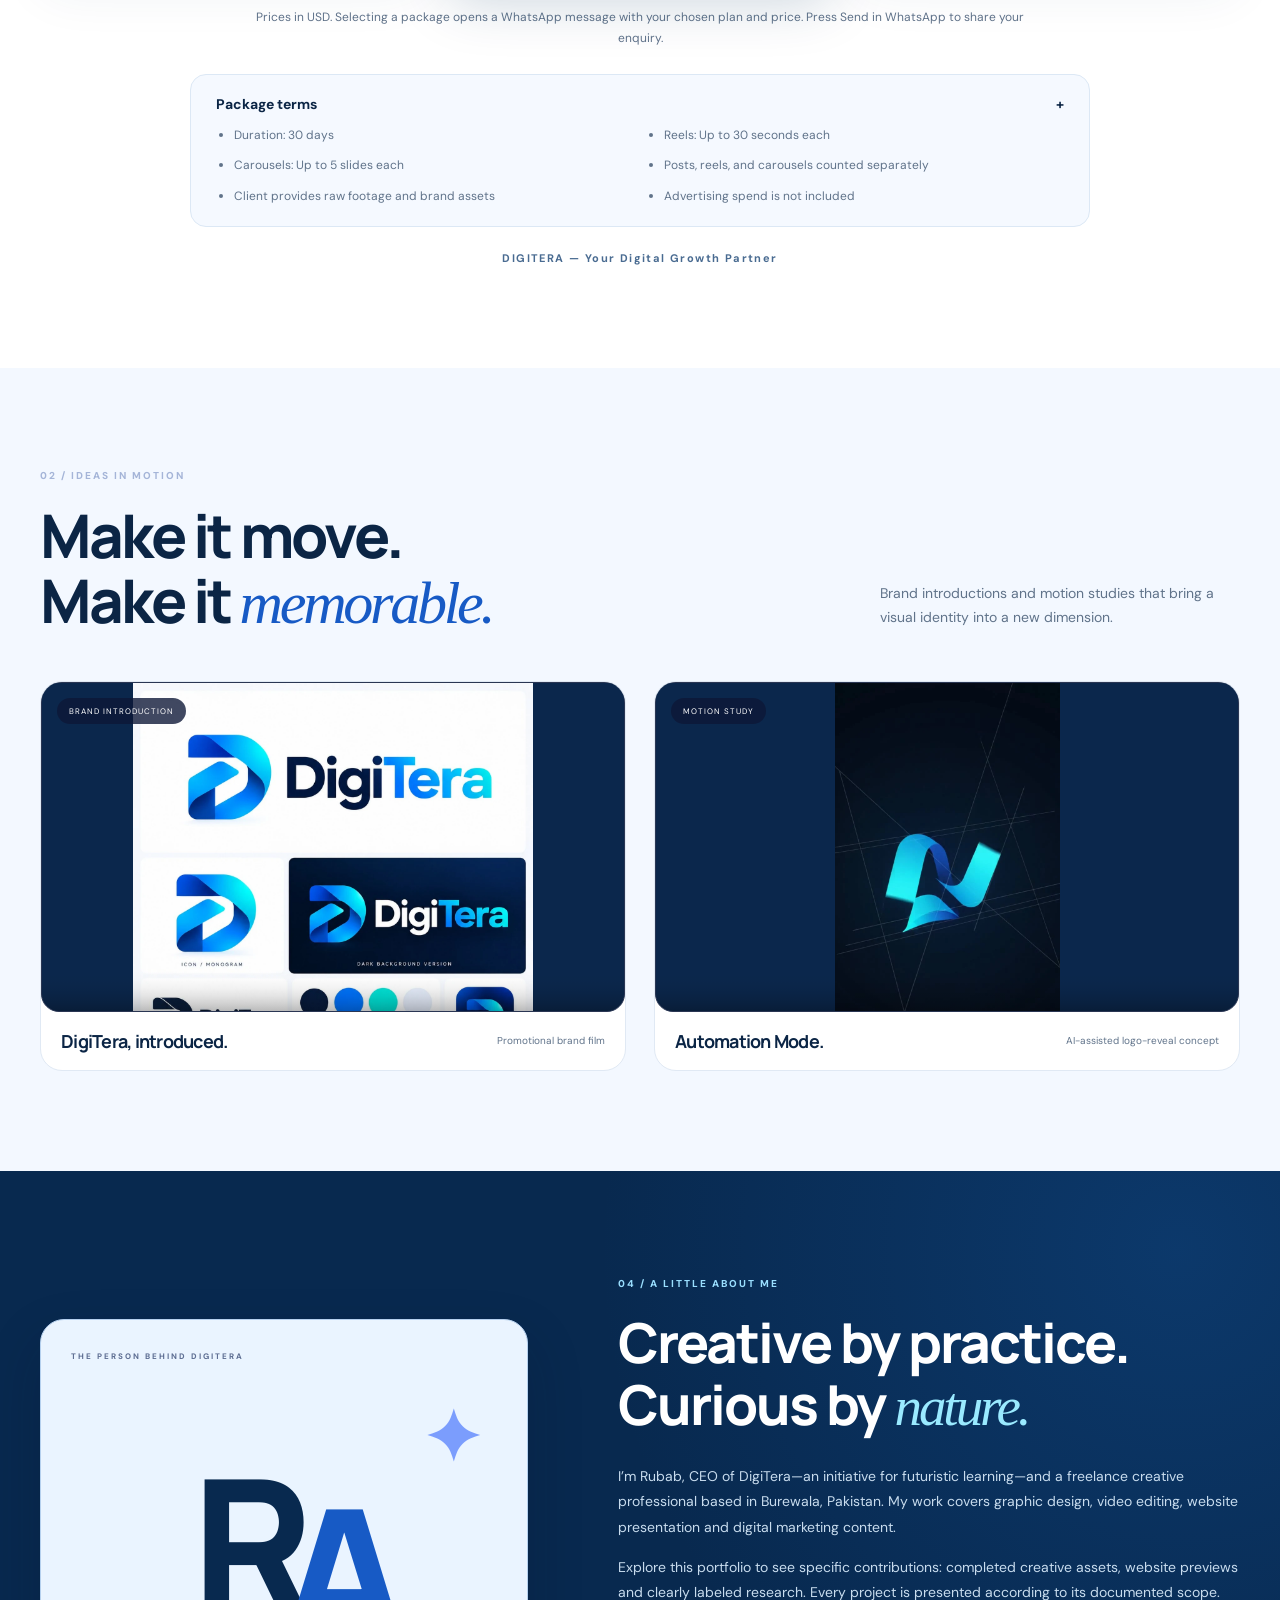
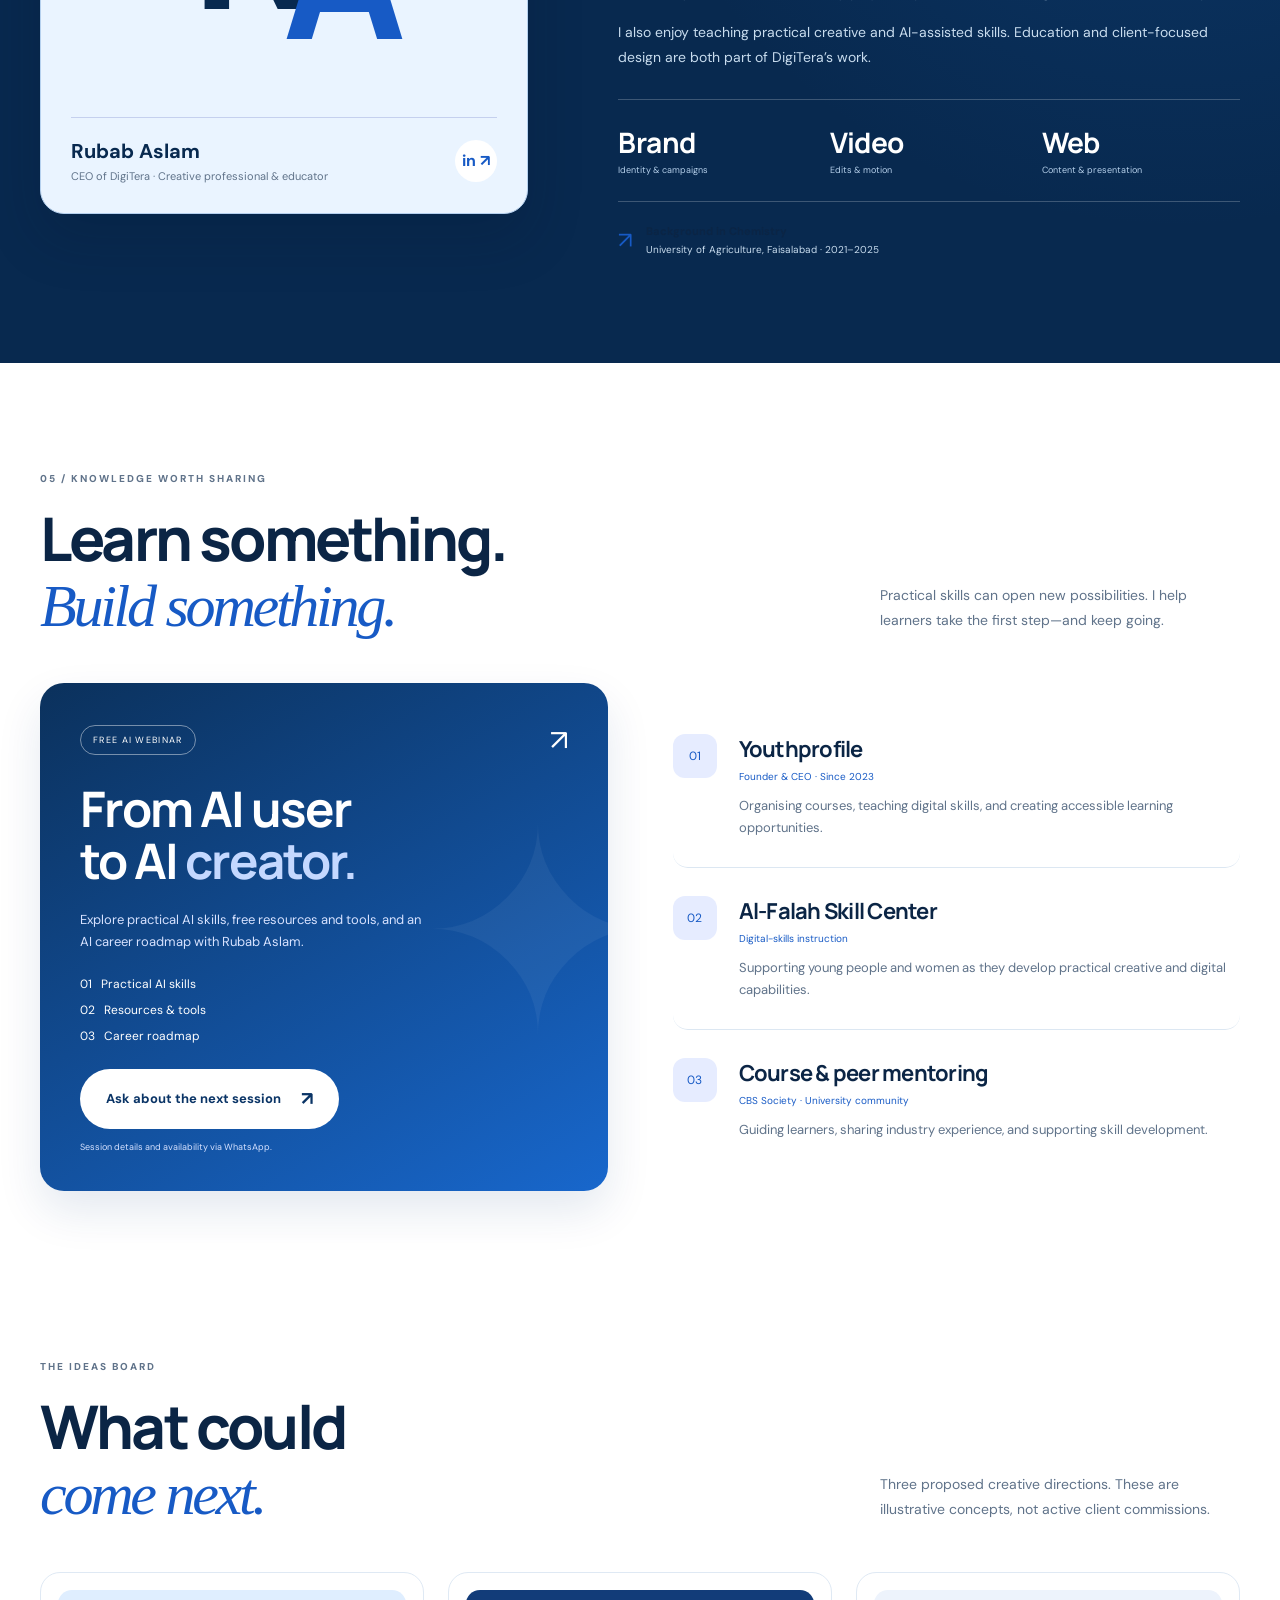
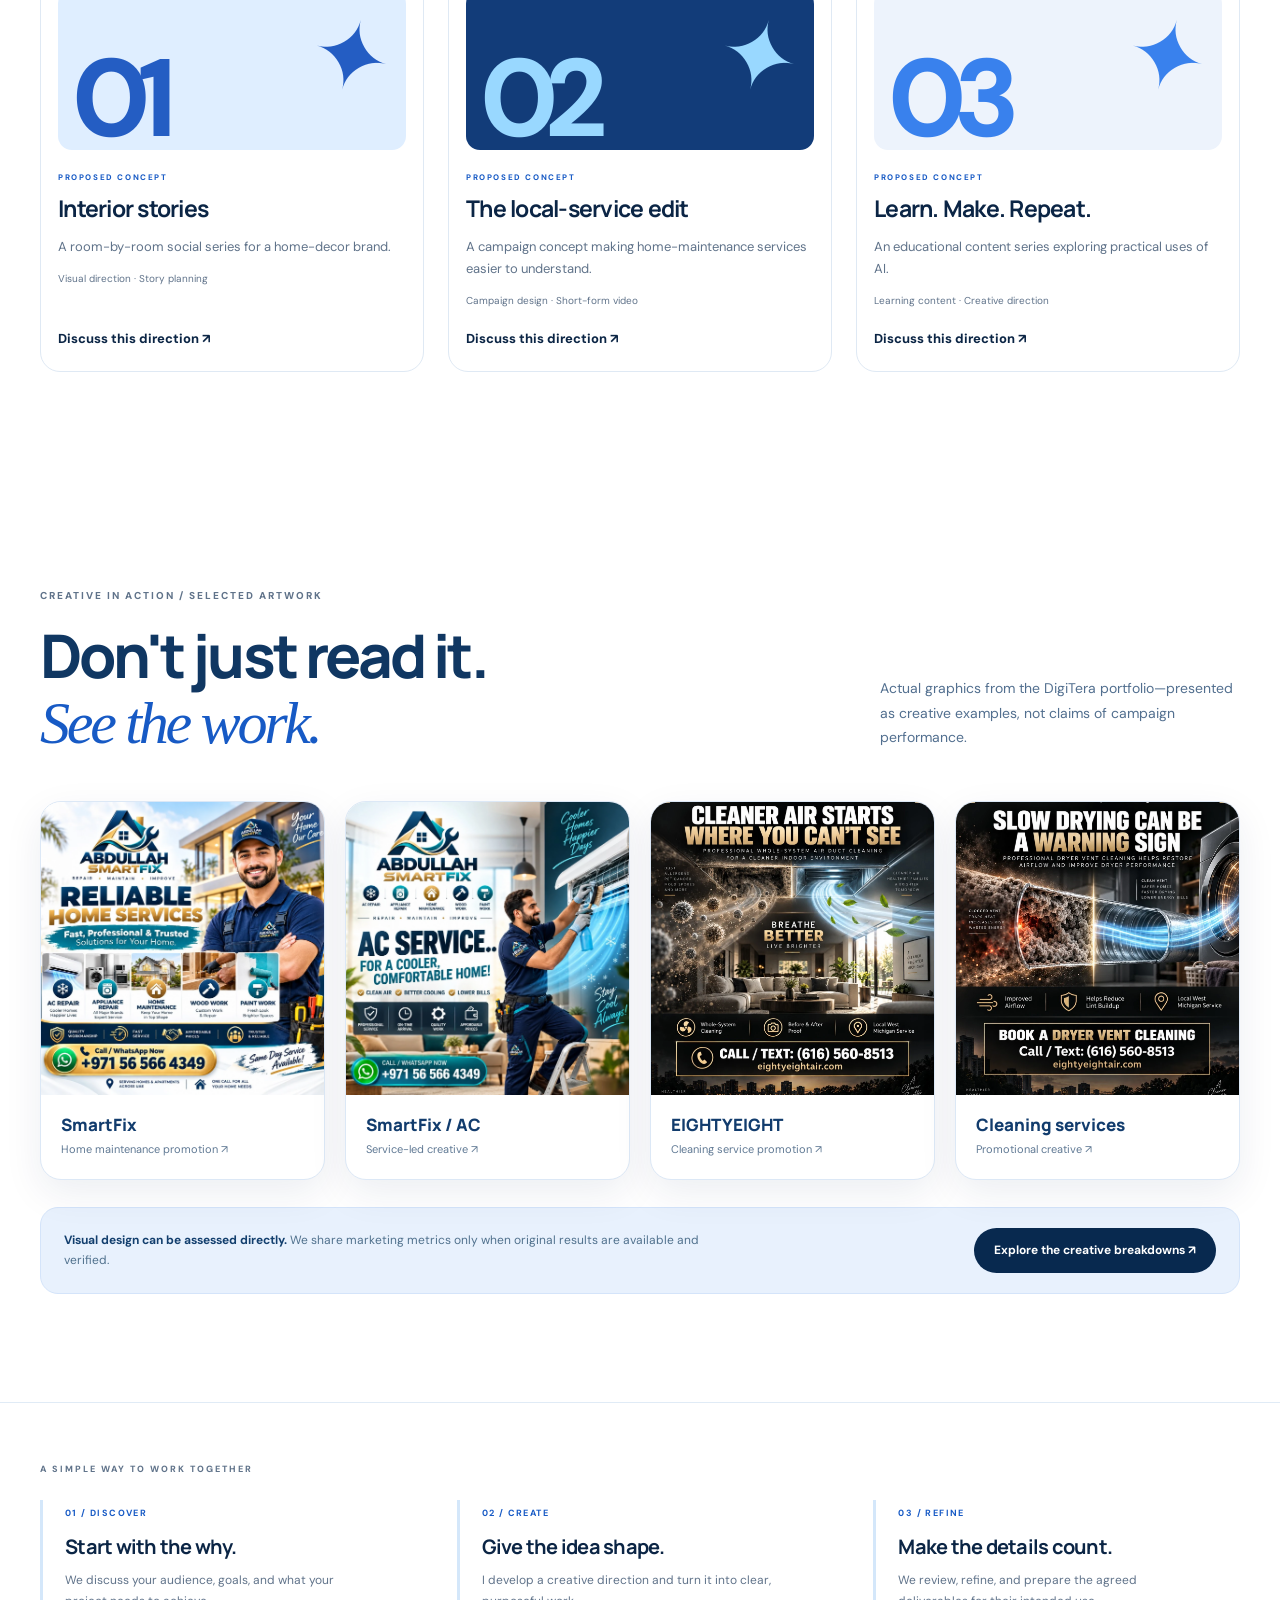
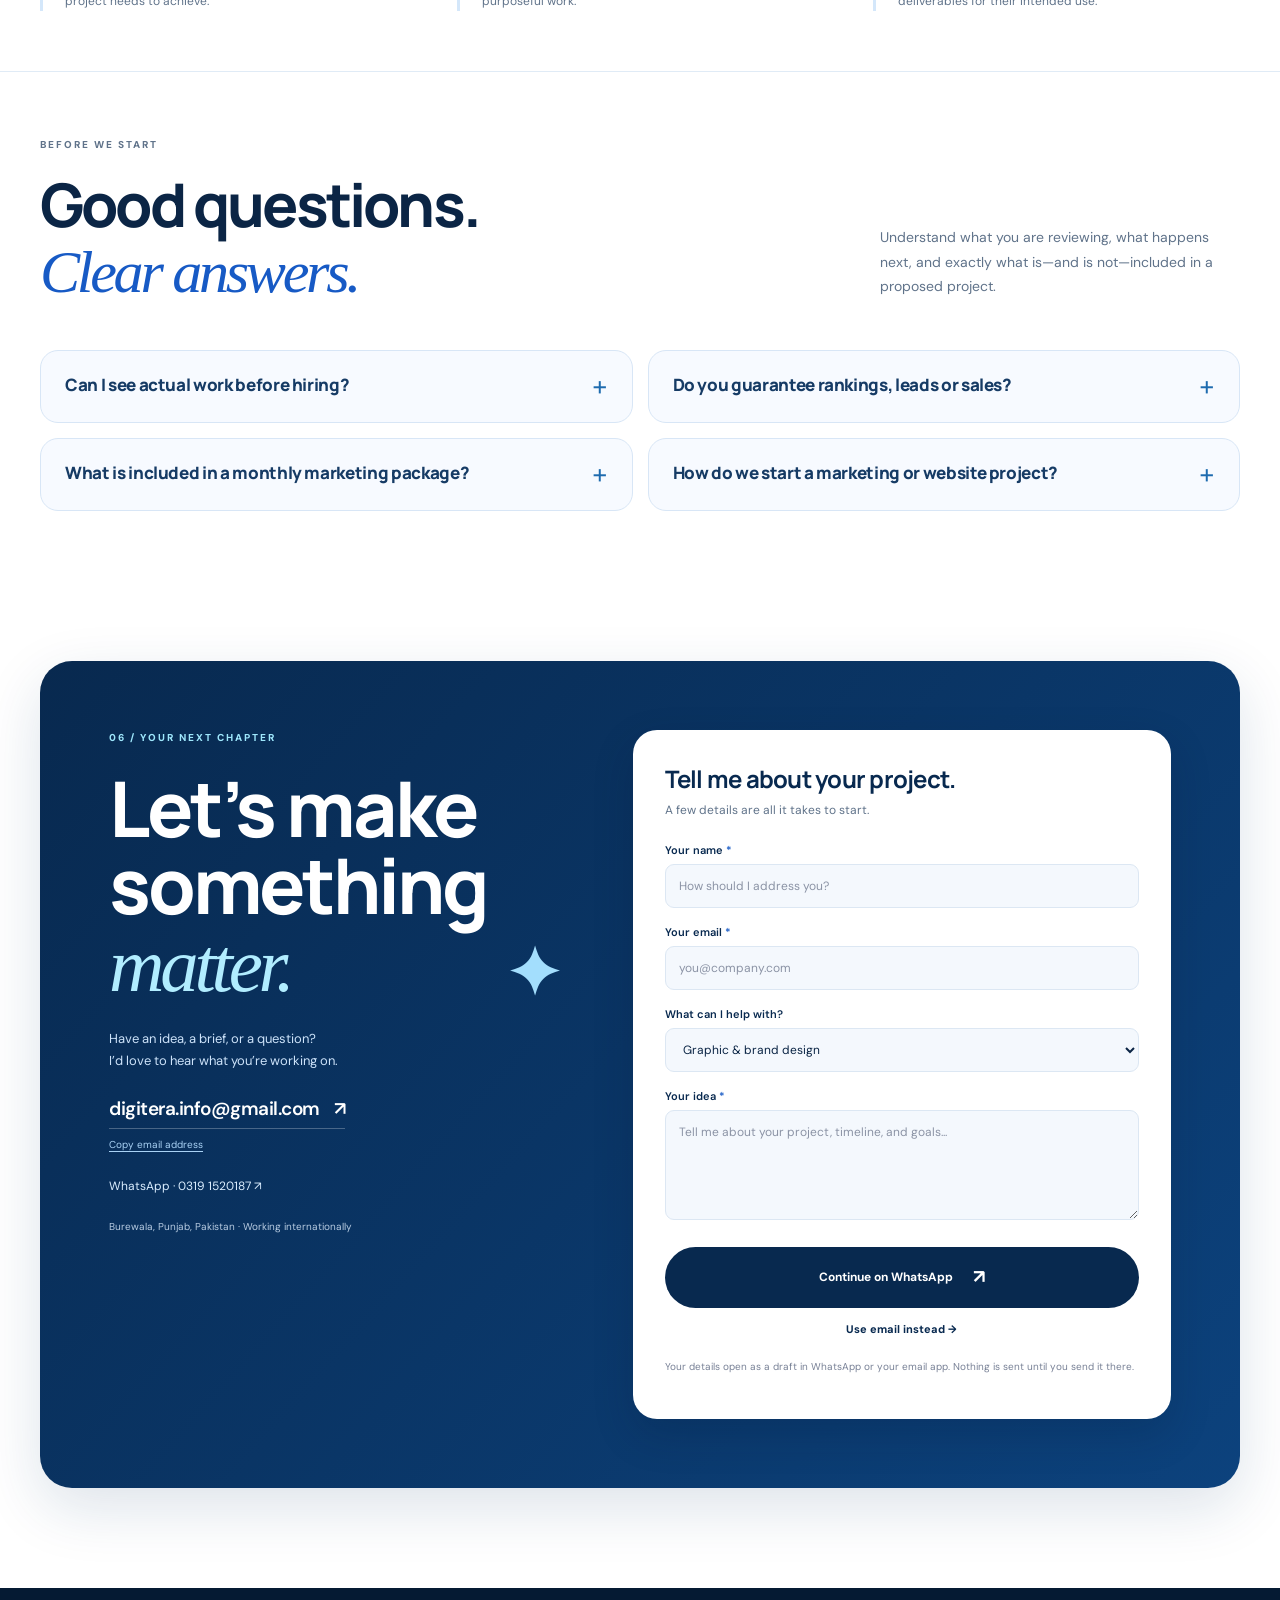
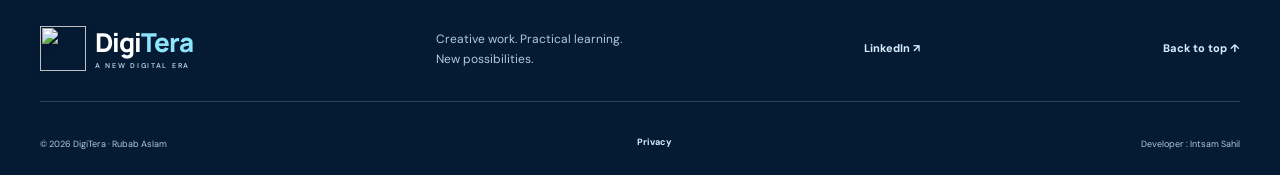
==== commit 7cce3b71: "Add motion, AI automation, digital resources and DigiTera CEO identity" ====
--- a/index.html
+++ b/index.html
@@ -32,7 +32,7 @@
     }
   }
   </script>
-  <link rel="stylesheet" href="styles.css"><link rel="stylesheet" href="refresh.css"><link rel="stylesheet" href="studio.css"><link rel="stylesheet" href="portfolio.css"><link rel="stylesheet" href="brand-refresh.css"><link rel="stylesheet" href="client-upgrade.css"><script src="projects.js" defer></script><script src="app.js" defer></script>
+  <link rel="stylesheet" href="styles.css"><link rel="stylesheet" href="refresh.css"><link rel="stylesheet" href="studio.css"><link rel="stylesheet" href="portfolio.css"><link rel="stylesheet" href="brand-refresh.css"><link rel="stylesheet" href="client-upgrade.css"><link rel="stylesheet" href="services-enhancements.css"><script src="projects.js" defer></script><script src="app.js" defer></script>
 </head>
 <body>
   <a class="skip" href="#main">Skip to content</a>
@@ -60,7 +60,9 @@
       <details><summary><span class="service-number">03</span><h3>Marketing & social media</h3><span class="detail-icon"></span></summary><div class="service-content"><p>Connect your message to the right audience through purposeful content and a consistent digital presence.</p><div class="chips"><span>Content planning</span><span>Social media management</span><span>Campaign copy</span><span>SEO research</span></div></div></details>
       <details><summary><span class="service-number">04</span><h3>Website presentation &amp; SEO</h3><span class="detail-icon"></span></summary><div class="service-content"><p>Make services and products easier to explore with clearly structured pages, mobile-friendly user journeys, and search-focused content planning.</p><div class="chips"><span>Website design</span><span>Service pages</span><span>SEO content structure</span><span>Enquiry journeys</span></div></div></details>
       <details><summary><span class="service-number">05</span><h3>Product presentation</h3><span class="detail-icon"></span></summary><div class="service-content"><p>Make products easier to understand and more compelling to explore through thoughtful visual storytelling.</p><div class="chips"><span>Listing creatives</span><span>Digital mockups</span><span>Product concepts</span><span>Feature graphics</span></div></div></details>
-      <details><summary><span class="service-number">06</span><h3>Education & mentoring</h3><span class="detail-icon"></span></summary><div class="service-content"><p>Practical learning for people building creative skills, exploring AI, and taking their next step into freelancing.</p><div class="chips"><span>Digital skills</span><span>AI learning</span><span>Course mentoring</span><span>Learning resources</span></div></div></details>
+      <details><summary><span class="service-number">06</span><h3>Education & mentoring</h3><span class="detail-icon"></span></summary><div class="service-content"><p>Practical learning for people building creative skills, exploring AI, and taking their next step into freelancing.</p><div class="chips"><span>Digital skills</span><span>AI learning</span><span>Course mentoring</span><span>Learning resources</span></div><div class="service-subcategory" aria-label="Digital Resources subcategory"><h4>Digital Resources</h4><p>Practical materials for learning at your own pace, from ready-to-use templates to AI study guides.</p><div class="chips"><span>Downloadable templates</span><span>AI tool guides</span><span>Prompt libraries</span><span>Learning checklists</span></div></div></div></details>
+      <details class="service-card--motion"><summary><span class="service-number">07</span><h3>Visuals &amp; Animation</h3><span class="detail-icon"></span></summary><div class="service-content"><p>Bring ideas to life with motion-led graphics and dynamic brand storytelling for digital platforms.</p><div class="service-preview motion-preview" aria-hidden="true"><span class="motion-preview__ring"></span><span class="motion-preview__ring motion-preview__ring--inner"></span><span class="motion-preview__star">✦</span><span class="service-preview__label">DESIGN IN MOTION</span></div><div class="chips"><span>Motion graphics</span><span>Logo animation</span><span>Animated explainers</span><span>Social visuals</span></div></div></details>
+      <details class="service-card--automation"><summary><span class="service-number">08</span><h3>AI Automation</h3><span class="detail-icon"></span></summary><div class="service-content"><p>Explore thoughtfully designed AI-assisted workflows that simplify repetitive tasks and connect everyday business tools.</p><div class="service-preview automation-preview" aria-hidden="true"><span class="automation-preview__node">INPUT</span><span class="automation-preview__line"></span><span class="automation-preview__node automation-preview__node--ai">AI</span><span class="automation-preview__line"></span><span class="automation-preview__node">OUTPUT</span></div><div class="chips"><span>Workflow planning</span><span>AI chatbots</span><span>Enquiry routing</span><span>Tool integrations</span></div></div></details>
     </div></section>
 
     <section class="section wrap" id="work">
@@ -139,7 +141,7 @@
       <div class="motion-grid"><article class="video-card"><div class="video-stage"><video controls playsinline preload="none" poster="assets/digitera.webp" aria-label="DigiTera brand introduction"><source src="assets/digitera-intro.mp4" type="video/mp4">Your browser cannot play this video. <a href="assets/digitera-intro.mp4">Download the DigiTera introduction</a>.</video><span class="video-tag">BRAND INTRODUCTION</span></div><div class="video-meta"><h3>DigiTera, introduced.</h3><span>Promotional brand film</span></div></article><article class="video-card"><div class="video-stage"><video controls playsinline preload="none" poster="assets/automation-poster.webp" aria-label="Automation Mode logo reveal"><source src="assets/automation-reveal.mp4" type="video/mp4">Your browser cannot play this video. <a href="assets/automation-reveal.mp4">Download the logo reveal</a>.</video><span class="video-tag">MOTION STUDY</span></div><div class="video-meta"><h3>Automation Mode.</h3><span>AI-assisted logo-reveal concept</span></div></article></div>
     </div></section>
 
-<section class="about-section" id="about"><div class="wrap about-grid"><div class="about-visual"><p class="eyebrow">THE PERSON BEHIND DIGITERA</p><div class="monogram" aria-label="Rubab Aslam initials">R<span>A</span><i aria-hidden="true">✦</i></div><div class="identity-line"><div><strong>Rubab Aslam</strong><span>Creative professional & educator</span></div><a href="https://www.linkedin.com/in/rubab007" target="_blank" rel="noopener noreferrer" aria-label="Rubab Aslam on LinkedIn, opens in a new tab">in ↗</a></div></div><div class="about-copy"><p class="eyebrow">04 / A LITTLE ABOUT ME</p><h2>Creative by practice.<br>Curious by <em>nature.</em></h2><p>I’m Rubab, a freelance creative professional based in Burewala, Pakistan. My work covers graphic design, video editing, website presentation and digital marketing content.</p><p>Explore this portfolio to see specific contributions: completed creative assets, website previews and clearly labeled research. Every project is presented according to its documented scope.</p><p>I also enjoy teaching practical creative and AI-assisted skills. Education and client-focused design are both part of DigiTera’s work.</p><div class="about-stats about-capabilities" aria-label="Areas of creative work"><div><strong>Brand</strong><p>Identity &amp; campaigns</p></div><div><strong>Video</strong><p>Edits &amp; motion</p></div><div><strong>Web</strong><p>Content &amp; presentation</p></div></div><div class="education-note"><span aria-hidden="true">↗</span><p><strong>Background in Chemistry</strong><br>University of Agriculture, Faisalabad · 2021–2025</p></div></div></div></section>
+<section class="about-section" id="about"><div class="wrap about-grid"><div class="about-visual"><p class="eyebrow">THE PERSON BEHIND DIGITERA</p><div class="monogram" aria-label="Rubab Aslam initials">R<span>A</span><i aria-hidden="true">✦</i></div><div class="identity-line"><div><strong>Rubab Aslam</strong><span>CEO of DigiTera · Creative professional &amp; educator</span></div><a href="https://www.linkedin.com/in/rubab007" target="_blank" rel="noopener noreferrer" aria-label="Rubab Aslam on LinkedIn, opens in a new tab">in ↗</a></div></div><div class="about-copy"><p class="eyebrow">04 / A LITTLE ABOUT ME</p><h2>Creative by practice.<br>Curious by <em>nature.</em></h2><p>I’m Rubab, CEO of DigiTera—an initiative for futuristic learning—and a freelance creative professional based in Burewala, Pakistan. My work covers graphic design, video editing, website presentation and digital marketing content.</p><p>Explore this portfolio to see specific contributions: completed creative assets, website previews and clearly labeled research. Every project is presented according to its documented scope.</p><p>I also enjoy teaching practical creative and AI-assisted skills. Education and client-focused design are both part of DigiTera’s work.</p><div class="about-stats about-capabilities" aria-label="Areas of creative work"><div><strong>Brand</strong><p>Identity &amp; campaigns</p></div><div><strong>Video</strong><p>Edits &amp; motion</p></div><div><strong>Web</strong><p>Content &amp; presentation</p></div></div><div class="education-note"><span aria-hidden="true">↗</span><p><strong>Background in Chemistry</strong><br>University of Agriculture, Faisalabad · 2021–2025</p></div></div></div></section>
 
     <section class="section wrap learn-section" id="learn"><div class="section-heading"><div><p class="eyebrow">05 / KNOWLEDGE WORTH SHARING</p><h2>Learn something.<br><em>Build something.</em></h2></div><p>Practical skills can open new possibilities. I help learners take the first step—and keep going.</p></div><div class="learn-grid"><article class="learn-feature"><div class="learn-top"><span class="pill">FREE AI WEBINAR</span><span aria-hidden="true">↗</span></div><h3>From AI user<br>to AI <em>creator.</em></h3><p>Explore practical AI skills, free resources and tools, and an AI career roadmap with Rubab Aslam.</p><div class="learn-benefits"><span>01 &nbsp; Practical AI skills</span><span>02 &nbsp; Resources & tools</span><span>03 &nbsp; Career roadmap</span></div><a class="button light" href="https://wa.me/923191520187?text=Hi%20Rubab%2C%20I%27d%20like%20details%20about%20DigiTera%27s%20free%20AI%20webinar." target="_blank" rel="noopener noreferrer">Ask about the next session <span aria-hidden="true">↗</span></a><small>Session details and availability via WhatsApp.</small></article><div class="teaching-list"><article><span class="teaching-icon" aria-hidden="true">01</span><div><h3>Youthprofile</h3><p class="role">Founder & CEO · Since 2023</p><p>Organising courses, teaching digital skills, and creating accessible learning opportunities.</p></div></article><article><span class="teaching-icon" aria-hidden="true">02</span><div><h3>Al-Falah Skill Center</h3><p class="role">Digital-skills instruction</p><p>Supporting young people and women as they develop practical creative and digital capabilities.</p></div></article><article><span class="teaching-icon" aria-hidden="true">03</span><div><h3>Course & peer mentoring</h3><p class="role">CBS Society · University community</p><p>Guiding learners, sharing industry experience, and supporting skill development.</p></div></article></div></div></section>
 
@@ -164,7 +166,7 @@
         <details><summary>How do we start a marketing or website project? <span aria-hidden="true">+</span></summary><p>Tell us about your audience, offer and goal. We discuss scope, approvals, deliverables and timelines before confirming commercial terms and production.</p><a href="#contact">Send a project brief ↗</a></details>
       </div>
     </section>
-    <section class="section wrap contact-section" id="contact"><div class="contact-copy"><p class="eyebrow">06 / YOUR NEXT CHAPTER</p><h2>Let’s make<br>something<br><em>matter.</em><span class="contact-star" aria-hidden="true">✦</span></h2><p>Have an idea, a brief, or a question?<br>I’d love to hear what you’re working on.</p><a class="email-link" href="mailto:digitera.info@gmail.com">digitera.info@gmail.com <span aria-hidden="true">↗</span></a><button type="button" class="copy-button" id="copy-email">Copy email address</button><div class="contact-numbers"><a href="https://wa.me/923191520187" target="_blank" rel="noopener noreferrer">WhatsApp · 0319 1520187 ↗</a></div><p class="location">Burewala, Punjab, Pakistan · Working internationally</p></div><form id="contact-form" class="contact-form"><h3>Tell me about your project.</h3><p>A few details are all it takes to start.</p><label for="name">Your name <span>*</span></label><input id="name" name="name" autocomplete="name" required maxlength="100" placeholder="How should I address you?"><label for="email">Your email <span>*</span></label><input id="email" name="email" type="email" autocomplete="email" required maxlength="180" placeholder="you@company.com"><label for="service">What can I help with?</label><select id="service" name="service"><option>Graphic & brand design</option><option>Video & creative content</option><option>Marketing & social media</option><option>Website presentation & SEO</option><option>Product presentation</option><option>Education & mentoring</option><option>Something else</option></select><label for="message">Your idea <span>*</span></label><textarea id="message" name="message" required minlength="10" maxlength="2000" rows="4" placeholder="Tell me about your project, timeline, and goals..."></textarea><div class="form-actions"><button class="button" type="submit" name="channel" value="whatsapp">Continue on WhatsApp <span aria-hidden="true">↗</span></button><button class="text-link" type="submit" name="channel" value="email">Use email instead →</button></div><small>Your details open as a draft in WhatsApp or your email app. Nothing is sent until you send it there.</small><p id="form-status" class="form-status" role="status"></p></form></section>
+    <section class="section wrap contact-section" id="contact"><div class="contact-copy"><p class="eyebrow">06 / YOUR NEXT CHAPTER</p><h2>Let’s make<br>something<br><em>matter.</em><span class="contact-star" aria-hidden="true">✦</span></h2><p>Have an idea, a brief, or a question?<br>I’d love to hear what you’re working on.</p><a class="email-link" href="mailto:digitera.info@gmail.com">digitera.info@gmail.com <span aria-hidden="true">↗</span></a><button type="button" class="copy-button" id="copy-email">Copy email address</button><div class="contact-numbers"><a href="https://wa.me/923191520187" target="_blank" rel="noopener noreferrer">WhatsApp · 0319 1520187 ↗</a></div><p class="location">Burewala, Punjab, Pakistan · Working internationally</p></div><form id="contact-form" class="contact-form"><h3>Tell me about your project.</h3><p>A few details are all it takes to start.</p><label for="name">Your name <span>*</span></label><input id="name" name="name" autocomplete="name" required maxlength="100" placeholder="How should I address you?"><label for="email">Your email <span>*</span></label><input id="email" name="email" type="email" autocomplete="email" required maxlength="180" placeholder="you@company.com"><label for="service">What can I help with?</label><select id="service" name="service"><option>Graphic & brand design</option><option>Video & creative content</option><option>Marketing & social media</option><option>Website presentation & SEO</option><option>Product presentation</option><option>Education & mentoring</option><option>Visuals & Animation</option><option>AI Automation</option><option>Digital Resources</option><option>Something else</option></select><label for="message">Your idea <span>*</span></label><textarea id="message" name="message" required minlength="10" maxlength="2000" rows="4" placeholder="Tell me about your project, timeline, and goals..."></textarea><div class="form-actions"><button class="button" type="submit" name="channel" value="whatsapp">Continue on WhatsApp <span aria-hidden="true">↗</span></button><button class="text-link" type="submit" name="channel" value="email">Use email instead →</button></div><small>Your details open as a draft in WhatsApp or your email app. Nothing is sent until you send it there.</small><p id="form-status" class="form-status" role="status"></p></form></section>
   </main>
   <footer class="site-footer"><div class="wrap footer-top"><a class="brand" href="#home"><span class="brand-icon"><img src="https://d2ol7oe51mr4n9.cloudfront.net/user_3KGAZytFFncrg3eegwBqBr5PhzN/42a0d307-07c3-42c0-a807-09401f321310.webp" alt="" width="760" height="738"></span><span class="brand-name">Digi<span>Tera</span><small>A NEW DIGITAL ERA</small></span></a><p>Creative work. Practical learning.<br>New possibilities.</p><a class="text-link" href="https://www.linkedin.com/in/rubab007" target="_blank" rel="noopener noreferrer">LinkedIn ↗</a><a class="text-link" href="#home">Back to top ↑</a></div><div class="wrap footer-bottom"><span>© <span id="year">2026</span> DigiTera · Rubab Aslam</span><button class="text-link" type="button" id="privacy-open">Privacy</button><span>Developer : Intsam Sahil</span></div></footer>
   <dialog id="project-dialog" aria-labelledby="project-title"><div class="modal-top"><span id="project-category" class="eyebrow"></span><button class="icon-button" id="project-close" type="button" aria-label="Close project">×</button></div><div class="modal-layout"><div class="modal-gallery"><div class="gallery-stage"><img id="gallery-image" alt=""><video id="gallery-video" controls playsinline preload="none" hidden></video><div id="gallery-art" class="gallery-art" hidden></div><span id="gallery-position" aria-live="polite"></span></div><div class="gallery-nav"><button class="icon-button" id="gallery-prev" type="button" aria-label="Previous project image">←</button><div id="gallery-dots" aria-label="Choose project image"></div><button class="icon-button" id="gallery-next" type="button" aria-label="Next project image">→</button></div></div><div class="modal-copy"><h2 id="project-title"></h2><p id="project-subtitle" class="project-subtitle"></p><p id="project-description"></p><div class="modal-tabs" role="tablist" aria-label="Project information"><button id="tab-overview" role="tab" aria-selected="true" aria-controls="panel-overview" tabindex="0">Overview</button><button id="tab-deliverables" role="tab" aria-selected="false" aria-controls="panel-deliverables" tabindex="-1">Deliverables</button></div><div id="panel-overview" role="tabpanel" aria-labelledby="tab-overview"></div><div id="panel-deliverables" role="tabpanel" aria-labelledby="tab-deliverables" hidden></div><a id="project-external" class="project-external-link" href="#" target="_blank" rel="noopener noreferrer" hidden></a><a class="button modal-enquire" id="project-enquire" href="#contact">Let’s create something like this ↗</a></div></div></dialog>
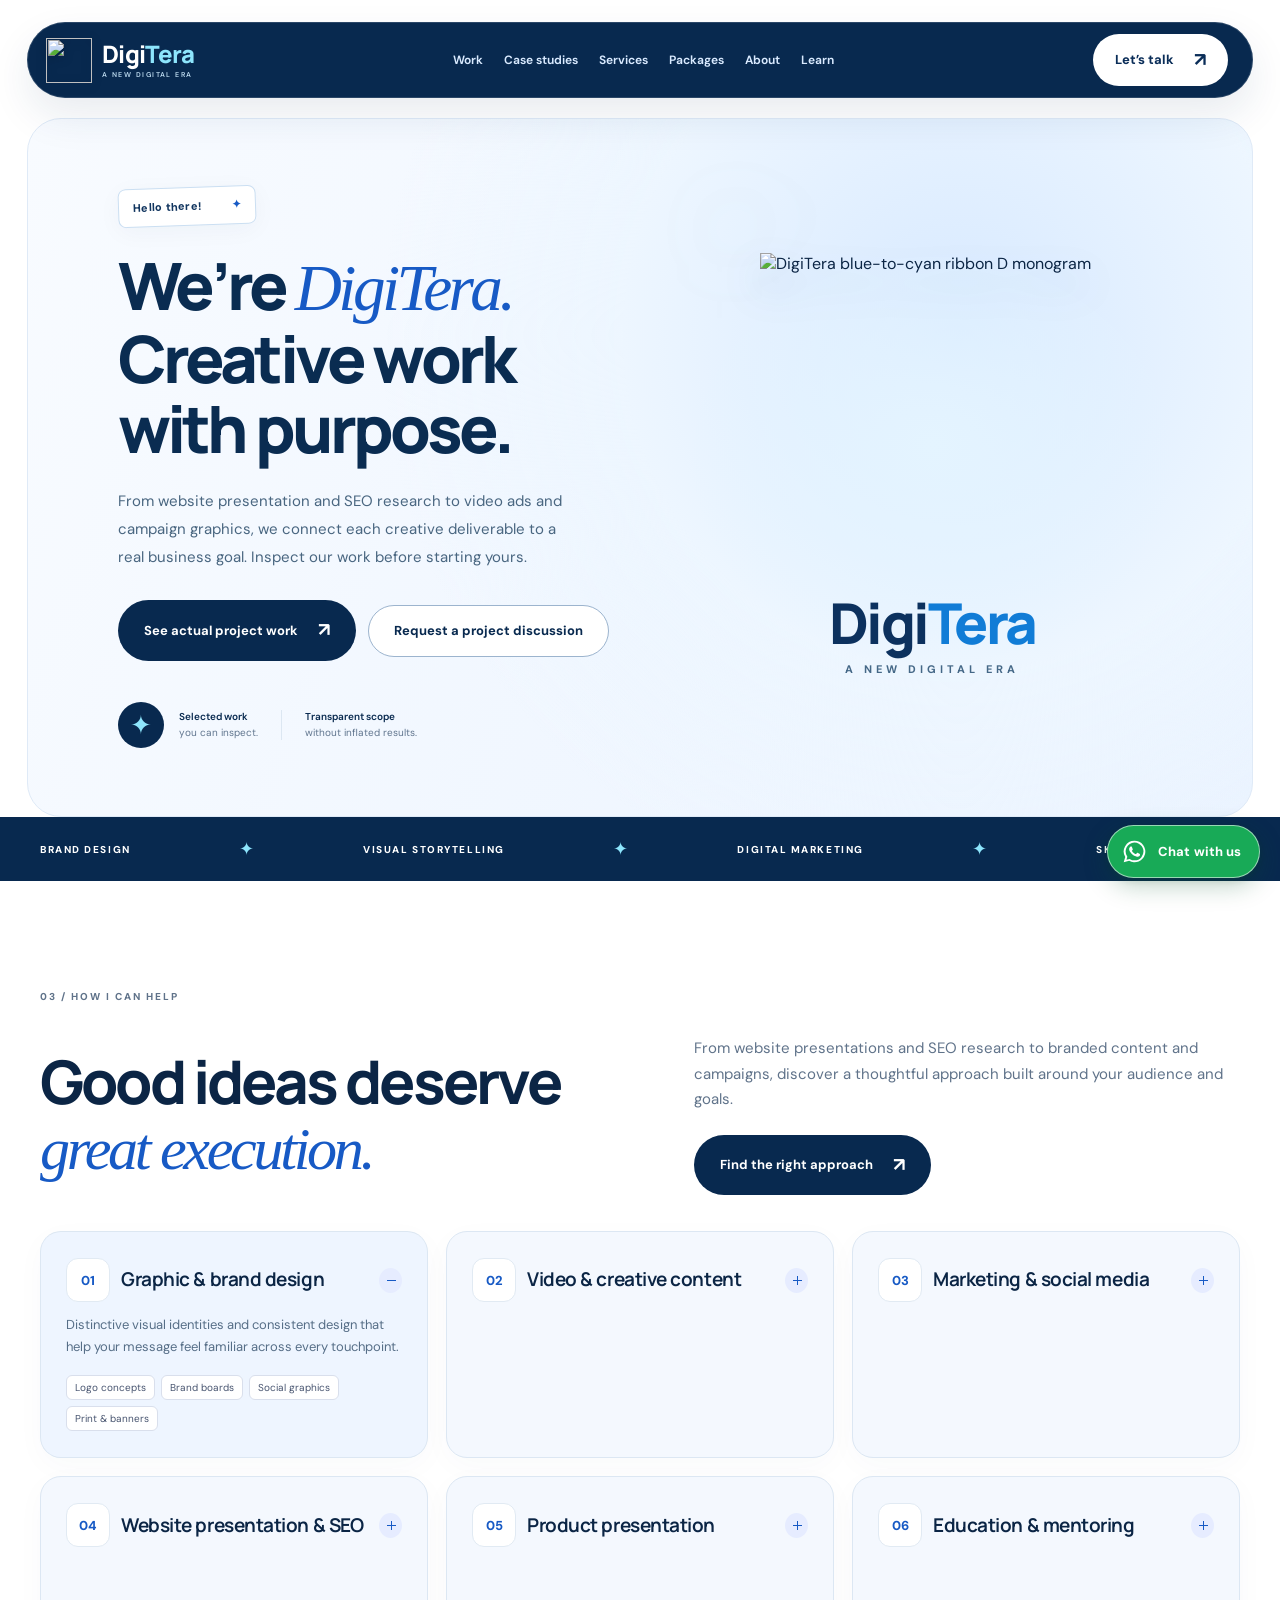
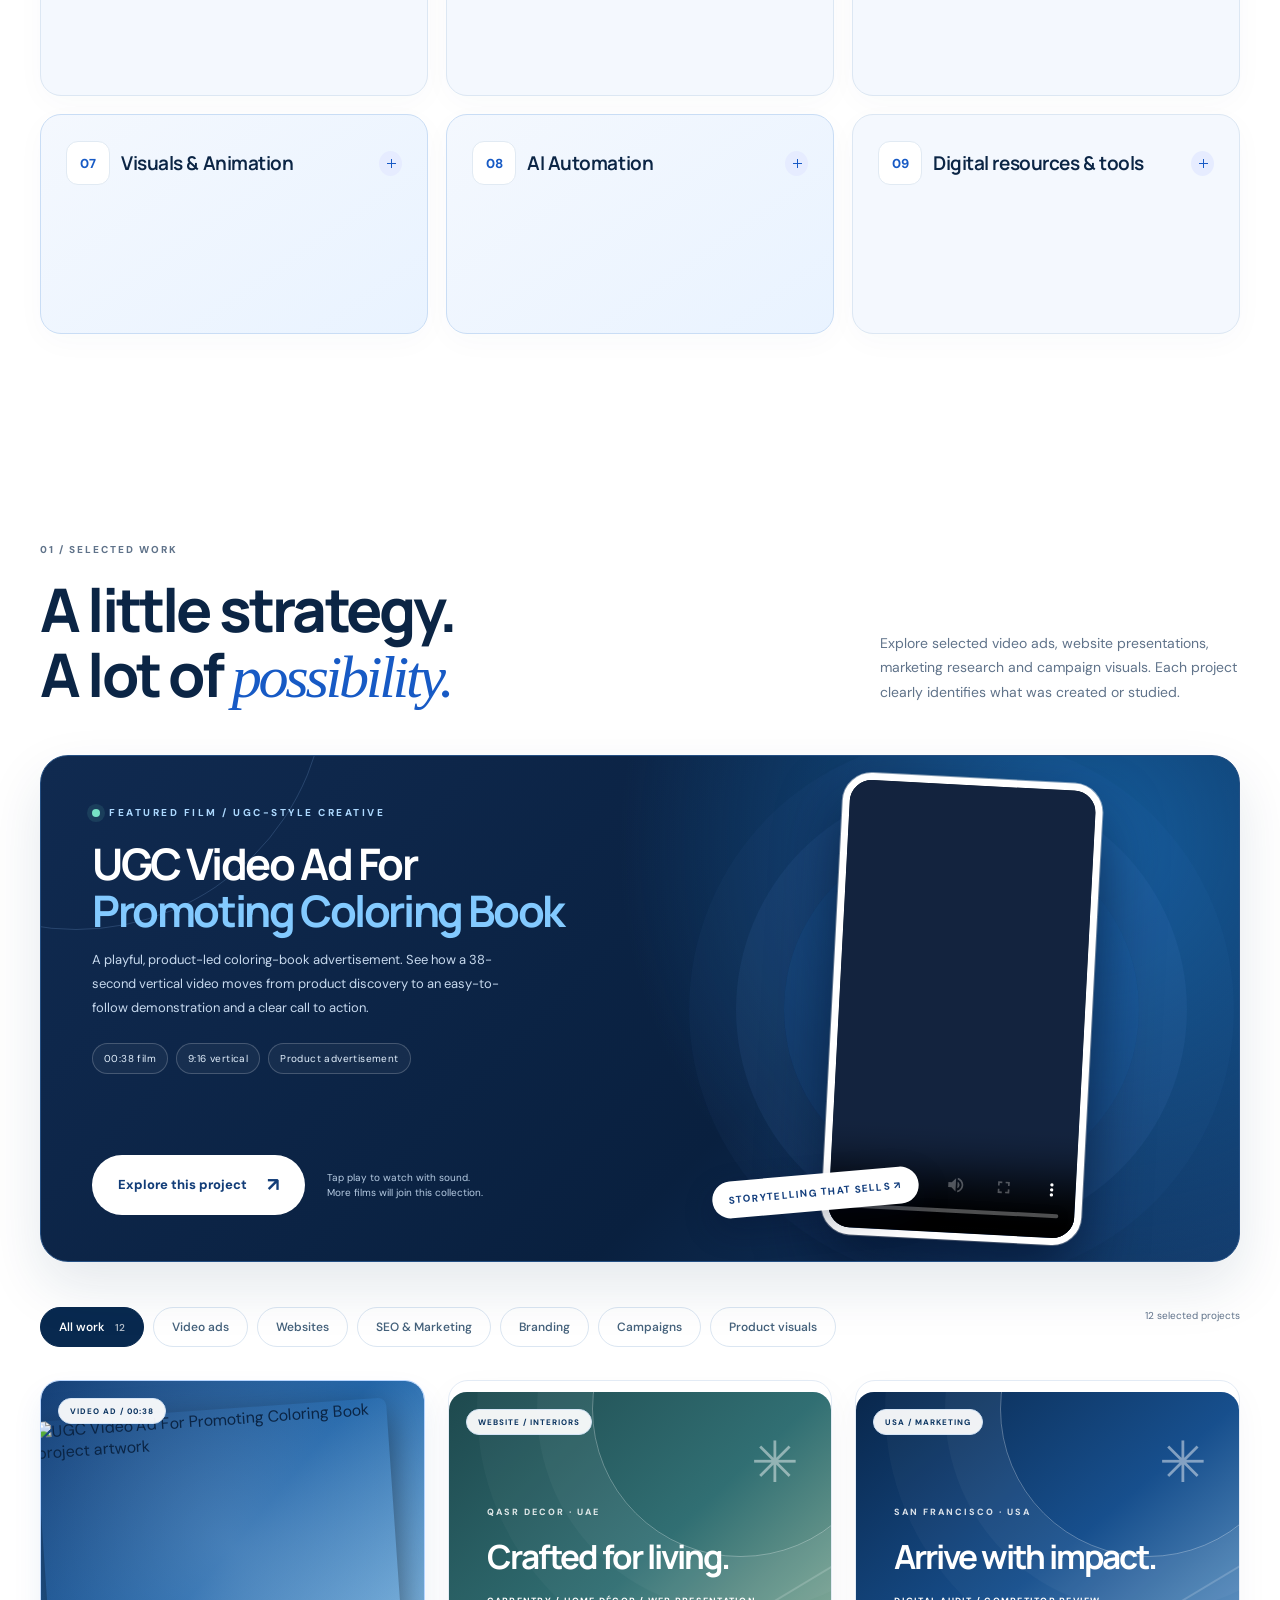
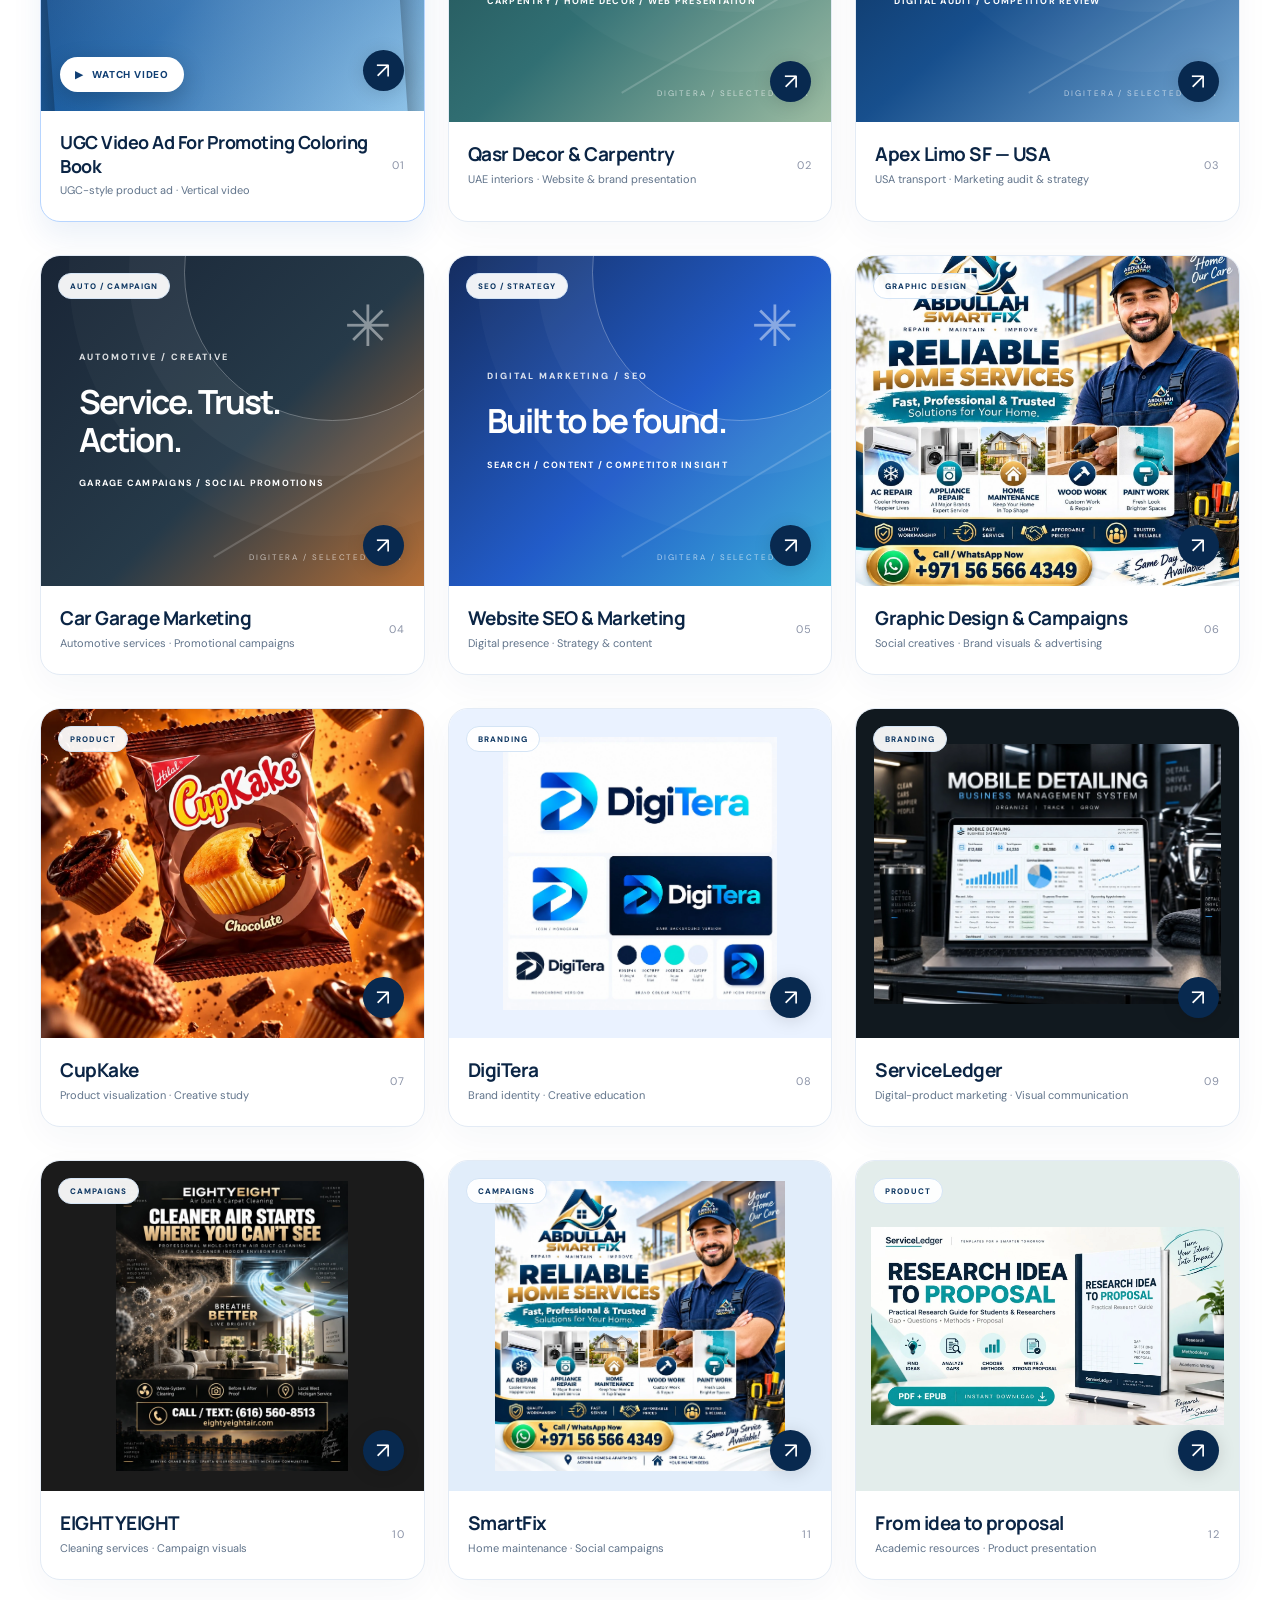
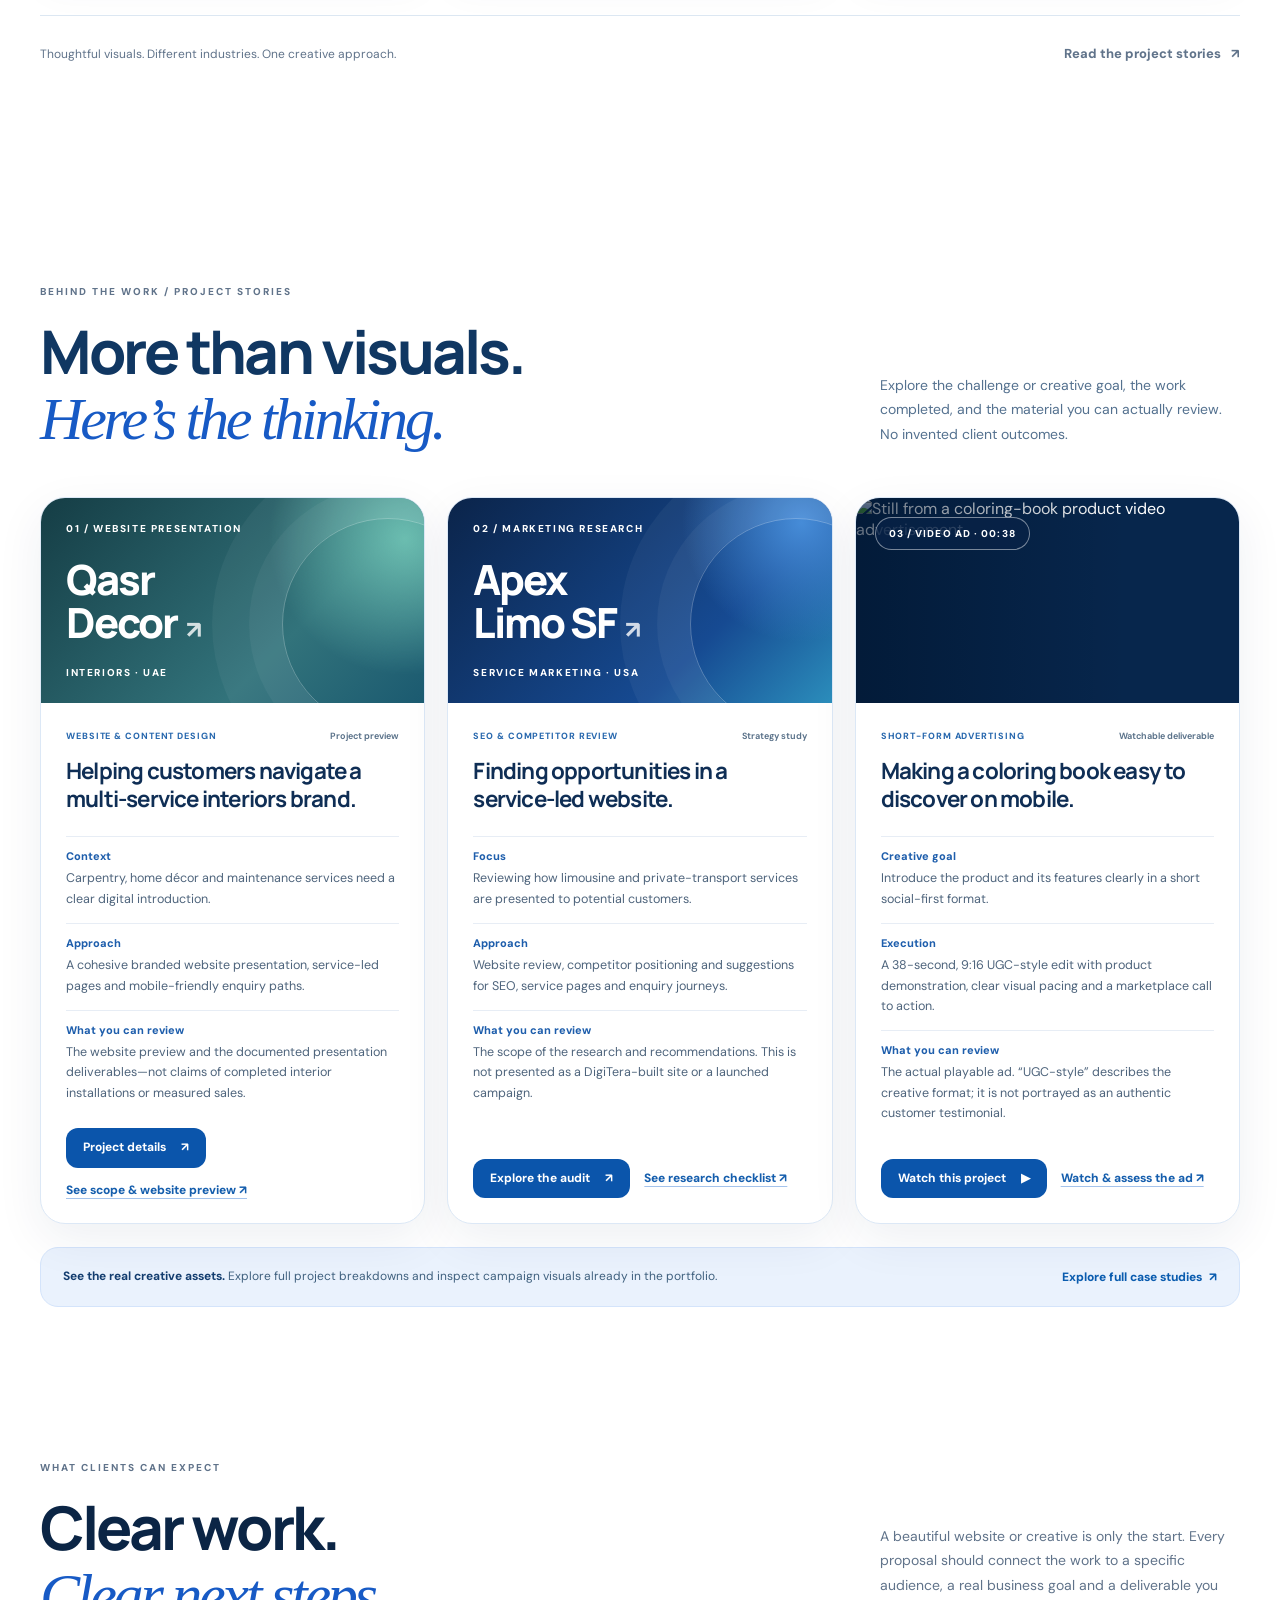
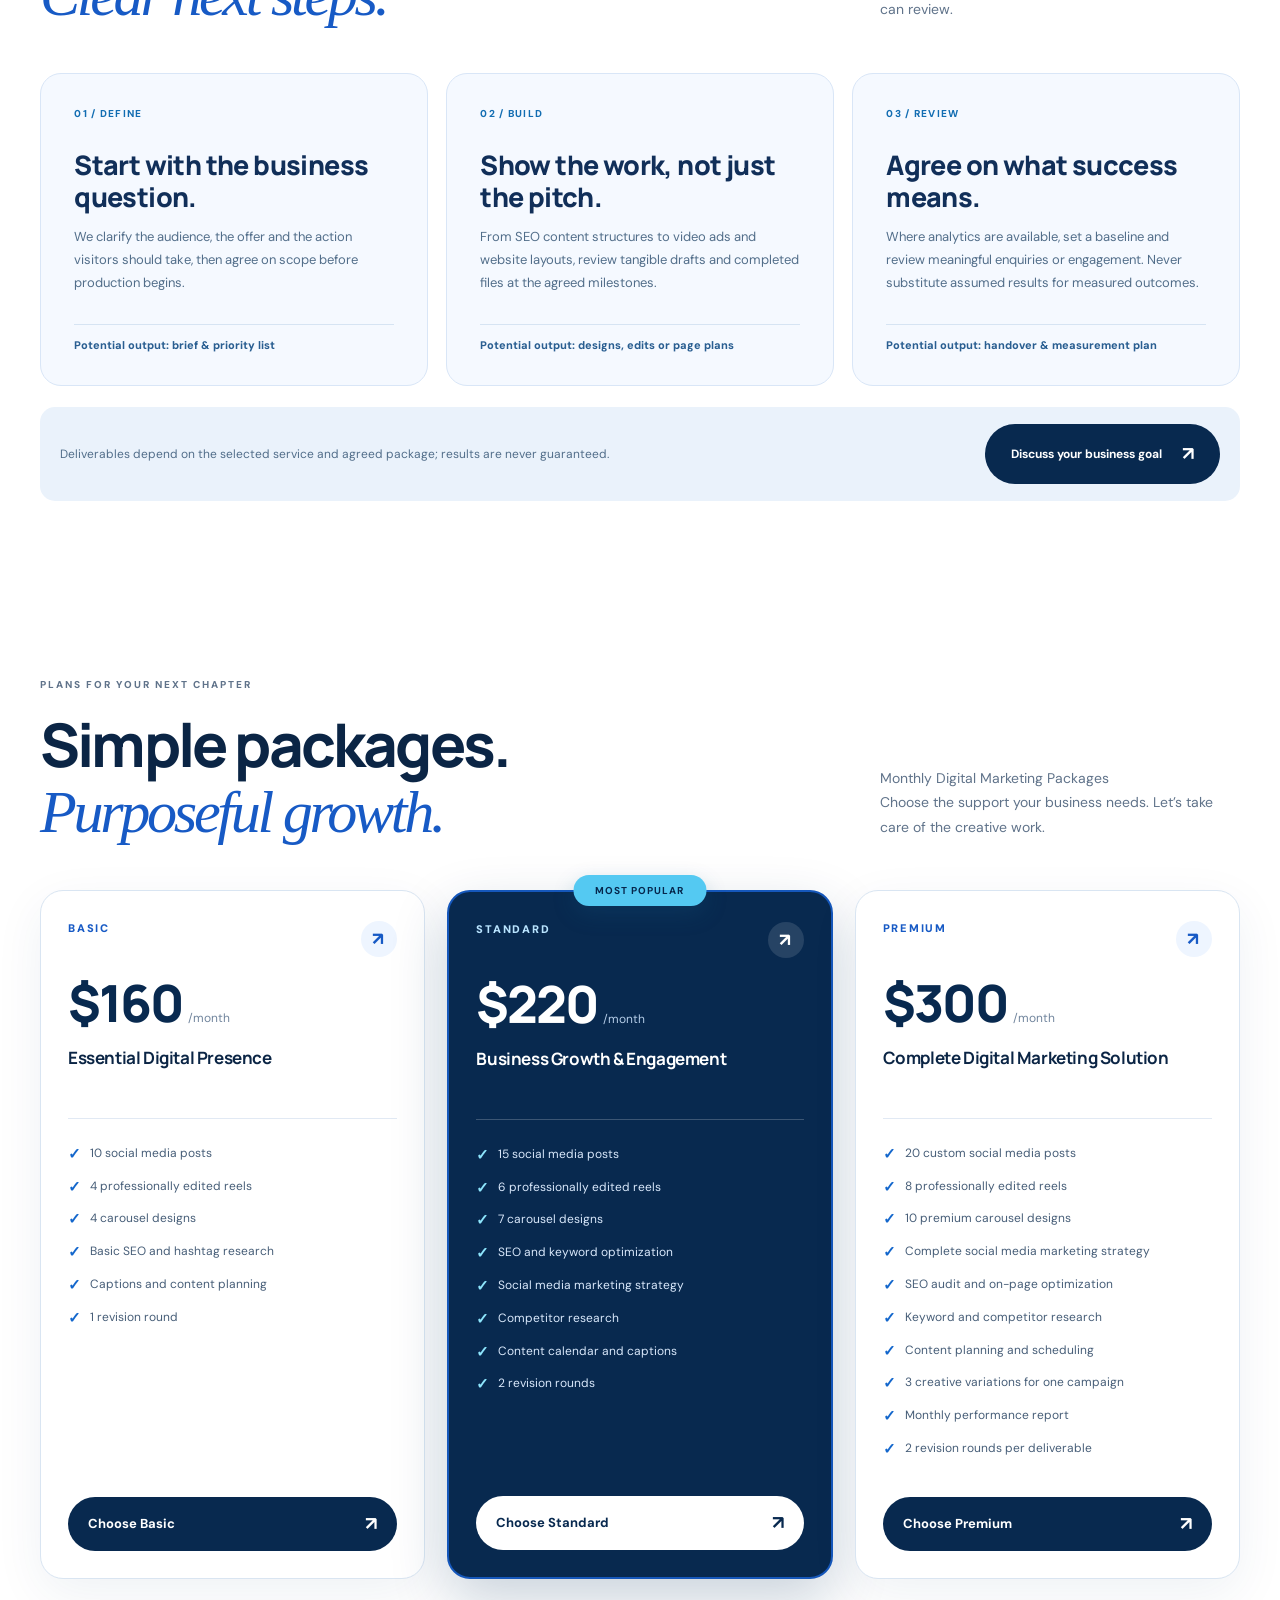
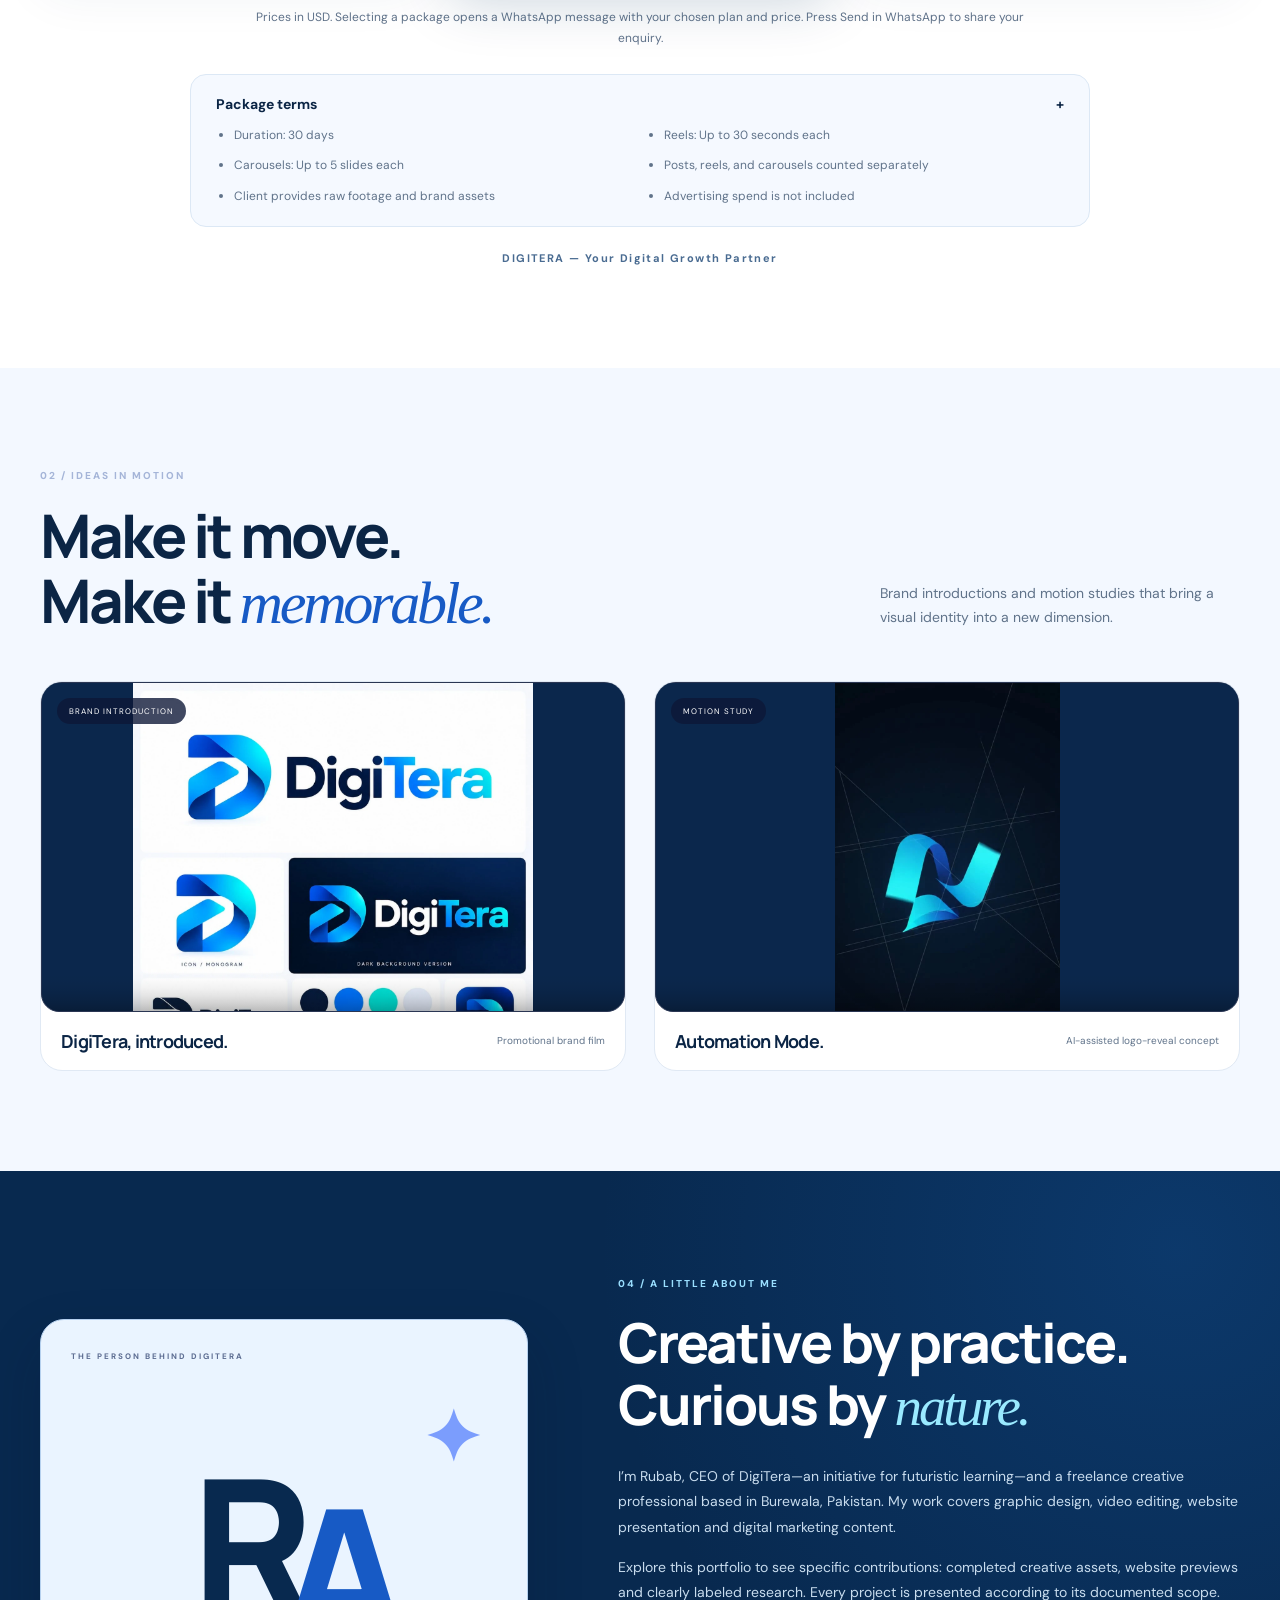
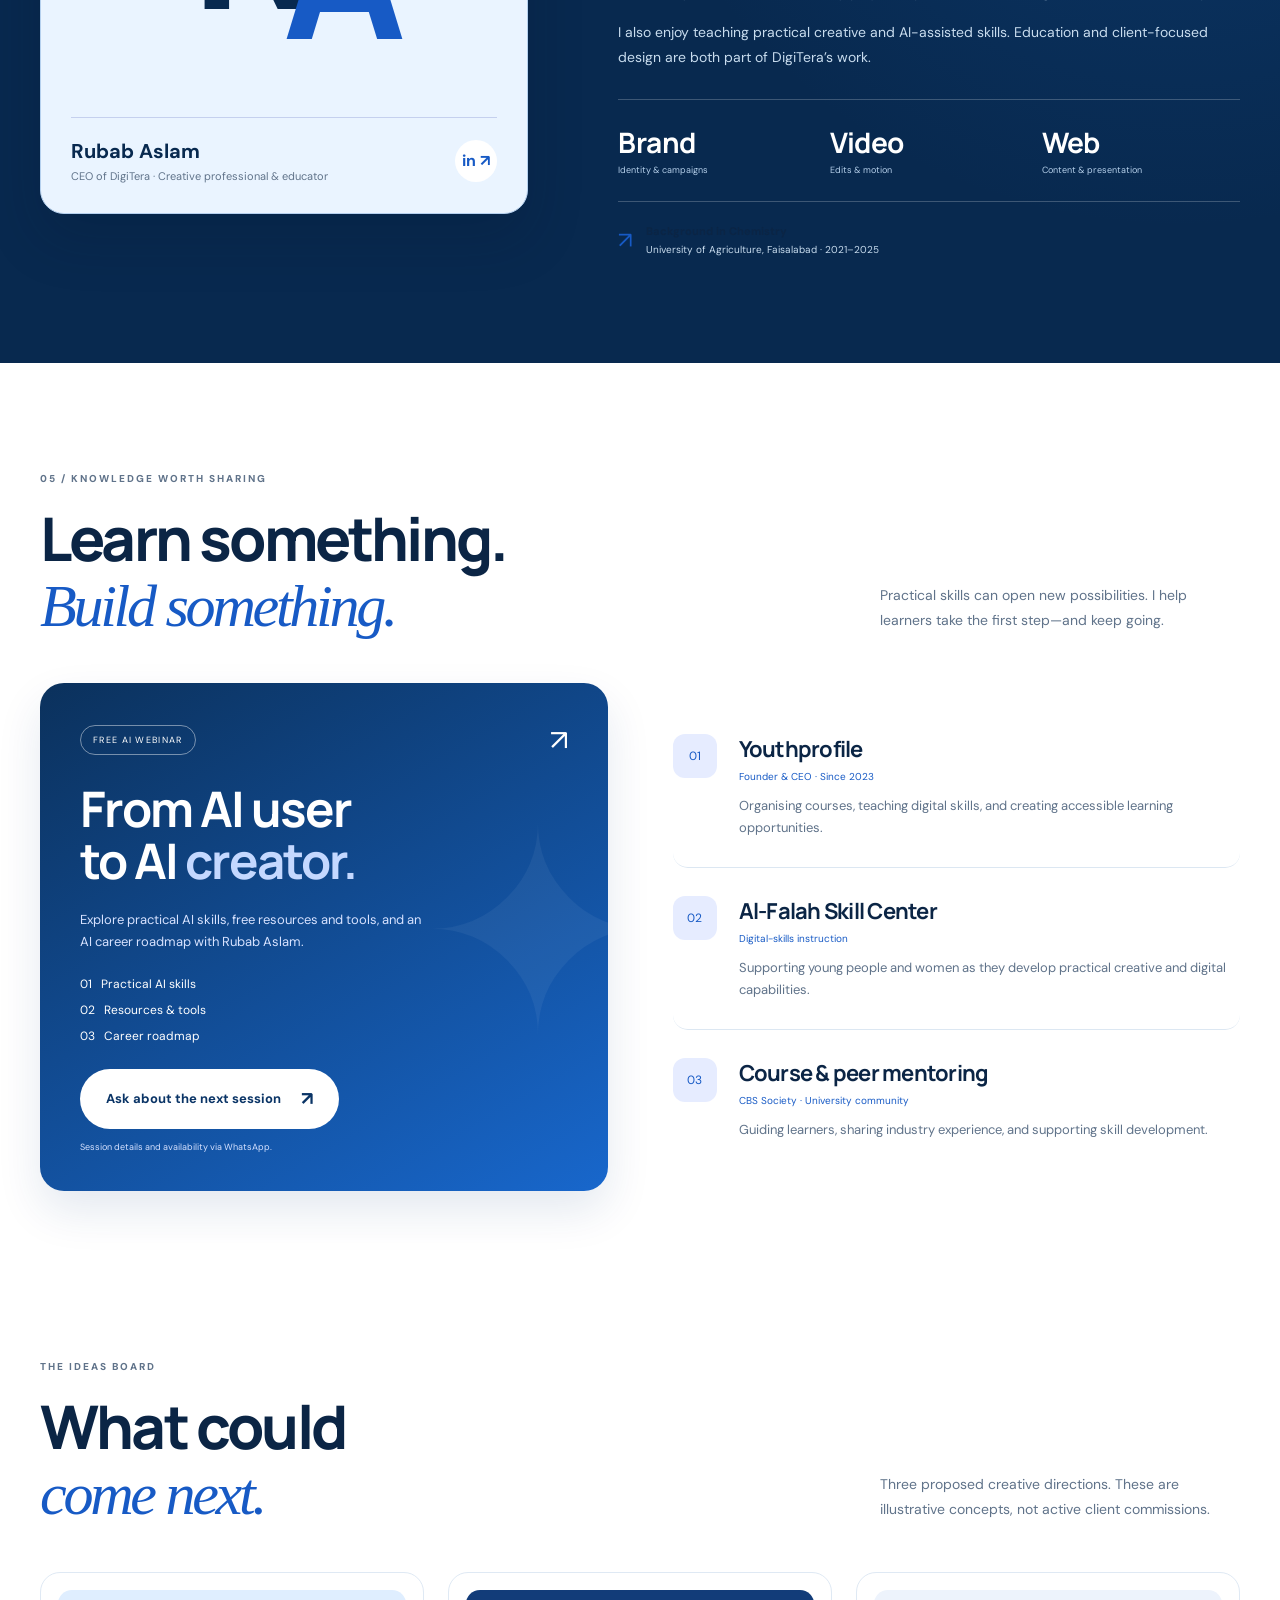
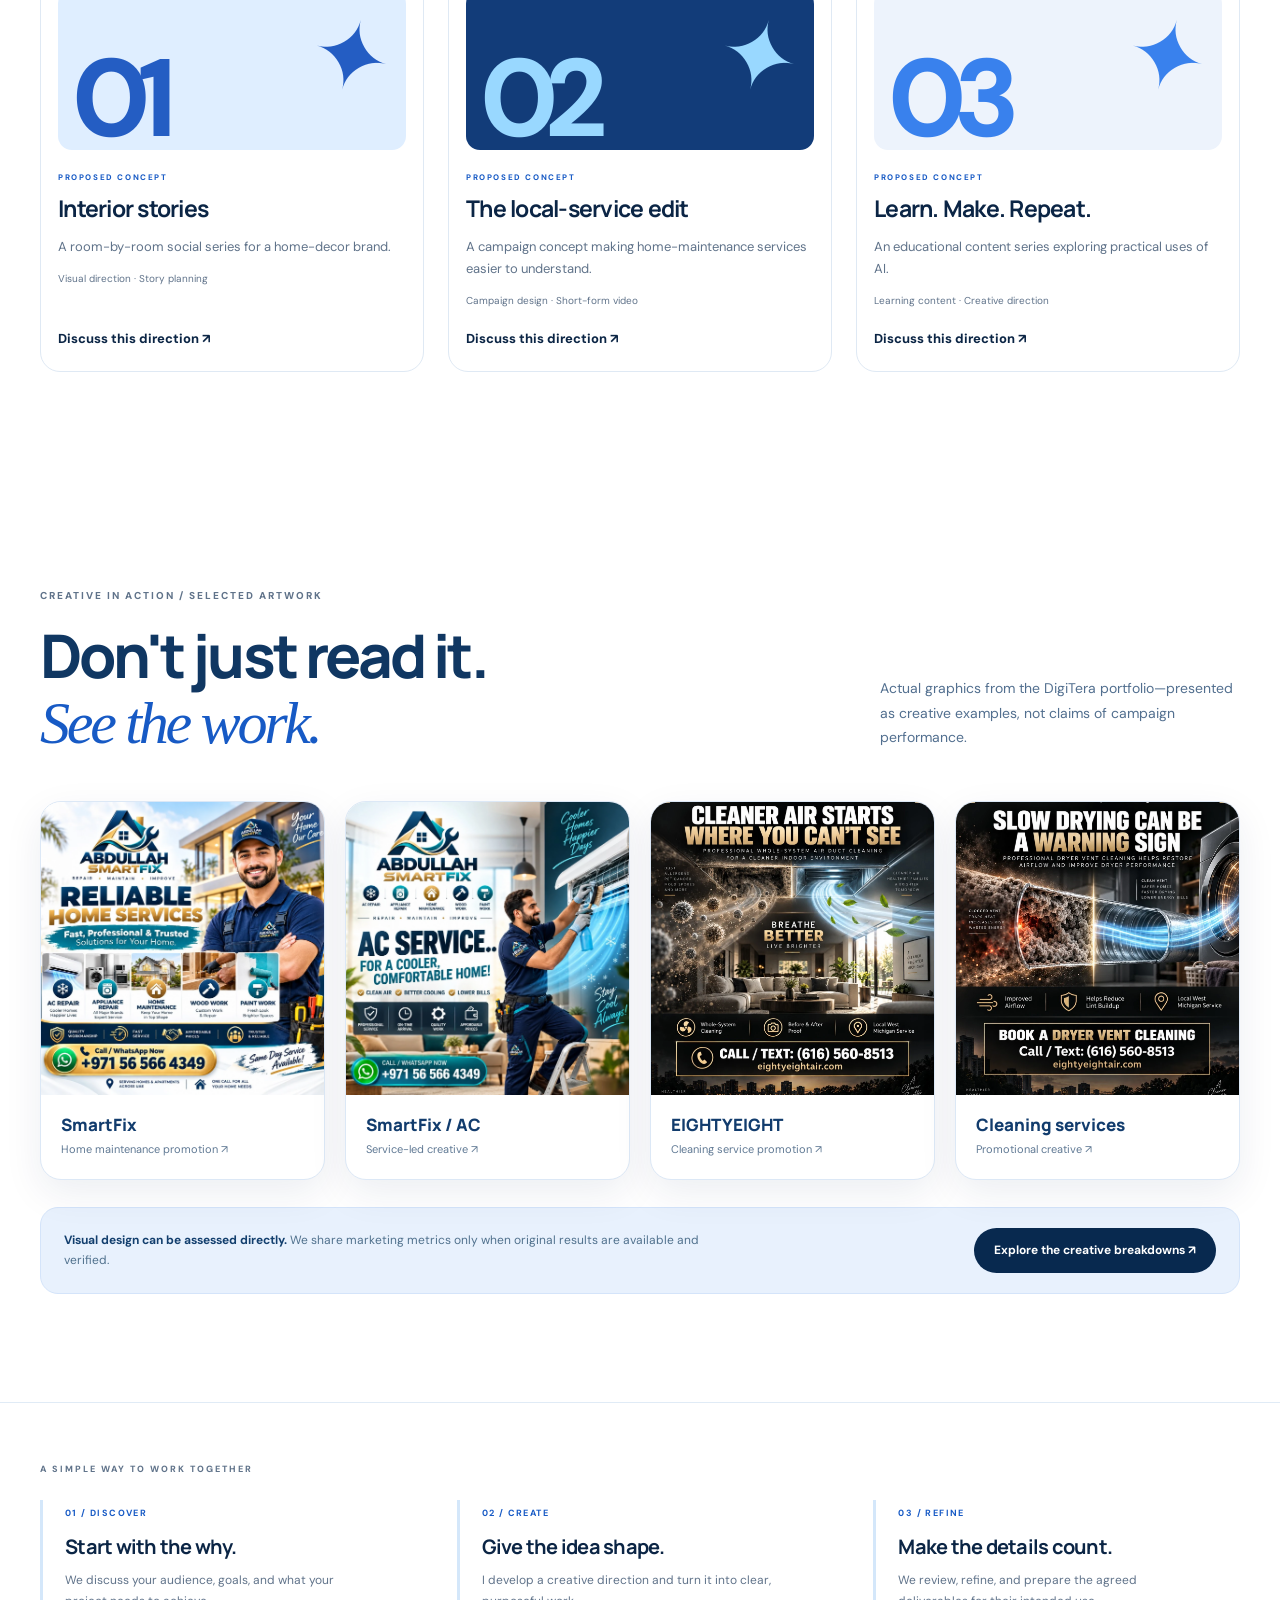
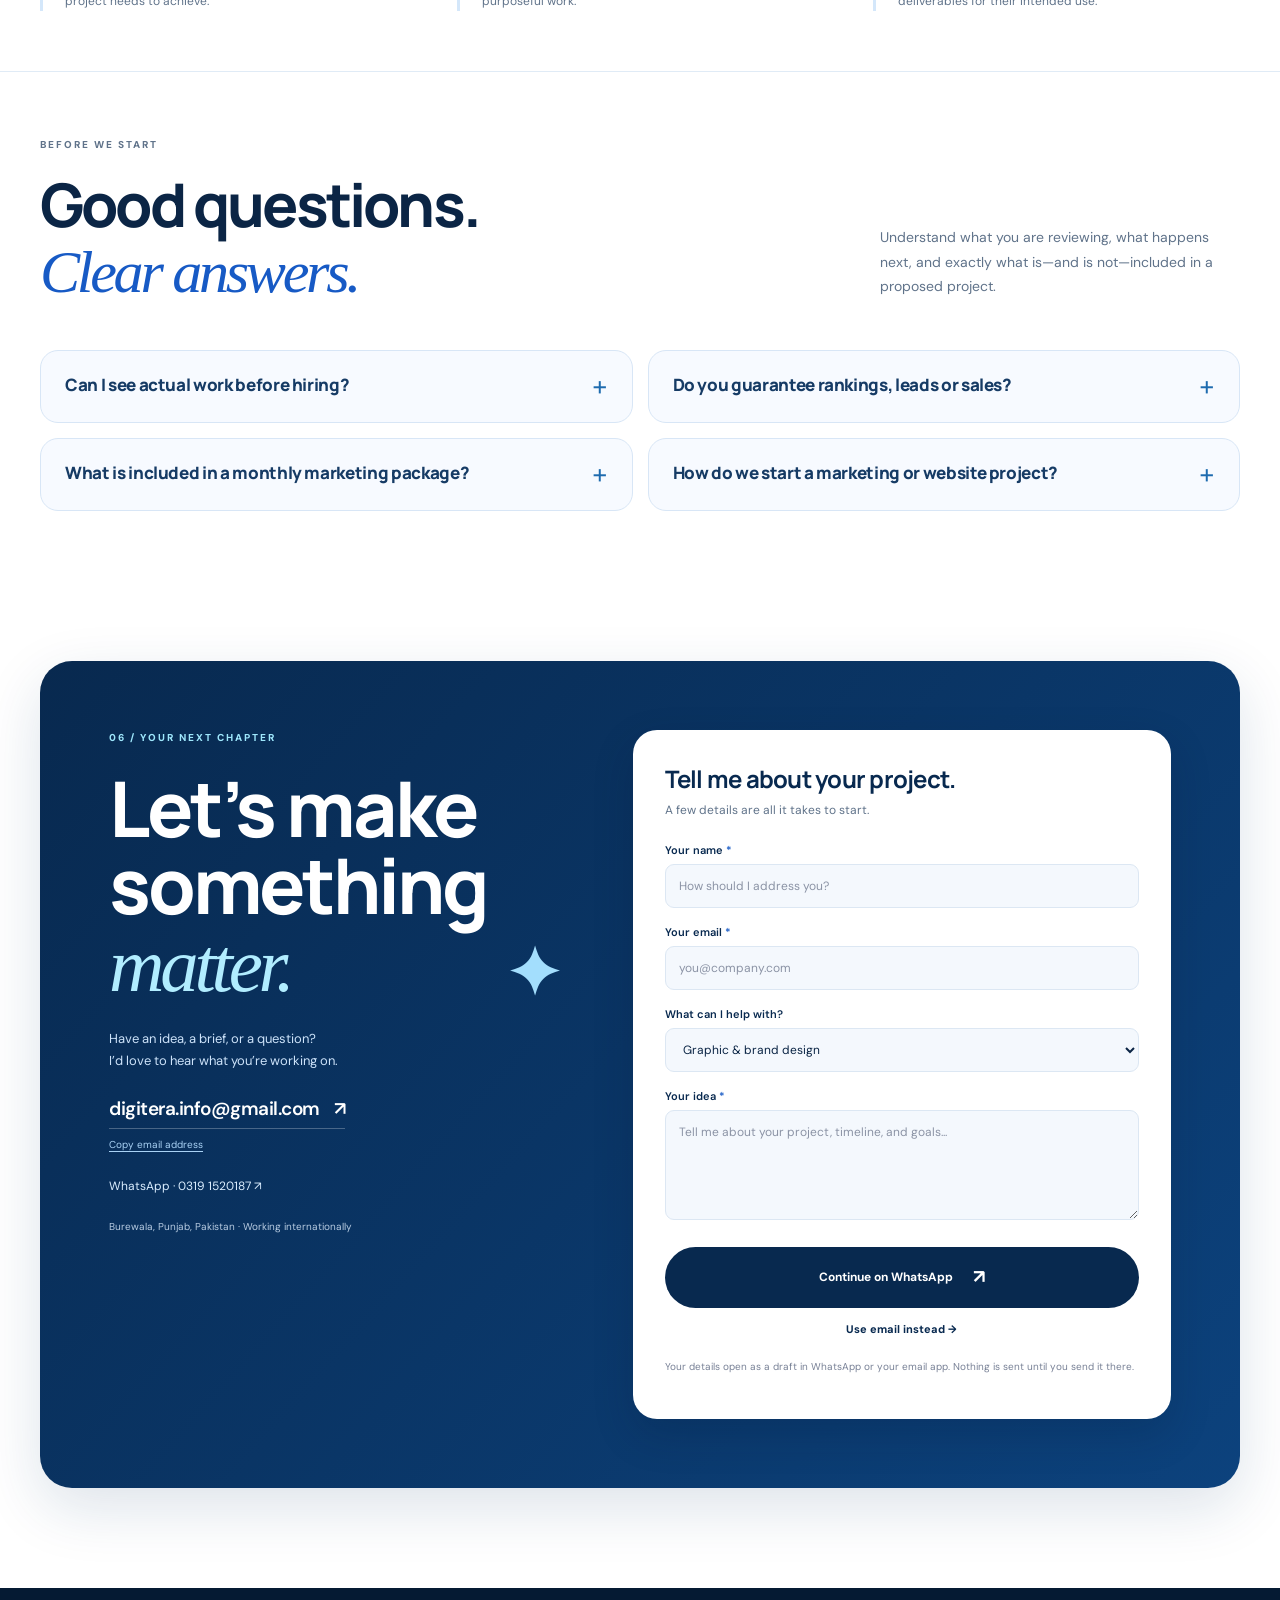
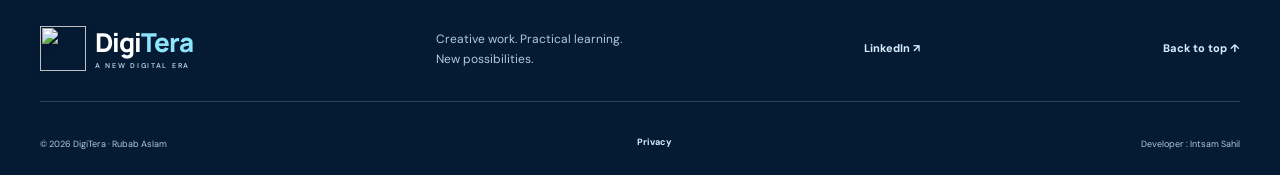
==== commit 6aaea412: "Move Digital resources & tools to its own top-level service card" ====
--- a/index.html
+++ b/index.html
@@ -60,9 +60,10 @@
       <details><summary><span class="service-number">03</span><h3>Marketing & social media</h3><span class="detail-icon"></span></summary><div class="service-content"><p>Connect your message to the right audience through purposeful content and a consistent digital presence.</p><div class="chips"><span>Content planning</span><span>Social media management</span><span>Campaign copy</span><span>SEO research</span></div></div></details>
       <details><summary><span class="service-number">04</span><h3>Website presentation &amp; SEO</h3><span class="detail-icon"></span></summary><div class="service-content"><p>Make services and products easier to explore with clearly structured pages, mobile-friendly user journeys, and search-focused content planning.</p><div class="chips"><span>Website design</span><span>Service pages</span><span>SEO content structure</span><span>Enquiry journeys</span></div></div></details>
       <details><summary><span class="service-number">05</span><h3>Product presentation</h3><span class="detail-icon"></span></summary><div class="service-content"><p>Make products easier to understand and more compelling to explore through thoughtful visual storytelling.</p><div class="chips"><span>Listing creatives</span><span>Digital mockups</span><span>Product concepts</span><span>Feature graphics</span></div></div></details>
-      <details><summary><span class="service-number">06</span><h3>Education & mentoring</h3><span class="detail-icon"></span></summary><div class="service-content"><p>Practical learning for people building creative skills, exploring AI, and taking their next step into freelancing.</p><div class="chips"><span>Digital skills</span><span>AI learning</span><span>Course mentoring</span><span>Learning resources</span></div><div class="service-subcategory" aria-label="Digital Resources subcategory"><h4>Digital Resources</h4><p>Practical materials for learning at your own pace, from ready-to-use templates to AI study guides.</p><div class="chips"><span>Downloadable templates</span><span>AI tool guides</span><span>Prompt libraries</span><span>Learning checklists</span></div></div></div></details>
+      <details><summary><span class="service-number">06</span><h3>Education & mentoring</h3><span class="detail-icon"></span></summary><div class="service-content"><p>Practical learning for people building creative skills, exploring AI, and taking their next step into freelancing.</p><div class="chips"><span>Digital skills</span><span>AI learning</span><span>Course mentoring</span><span>Learning resources</span></div></div></details>
       <details class="service-card--motion"><summary><span class="service-number">07</span><h3>Visuals &amp; Animation</h3><span class="detail-icon"></span></summary><div class="service-content"><p>Bring ideas to life with motion-led graphics and dynamic brand storytelling for digital platforms.</p><div class="service-preview motion-preview" aria-hidden="true"><span class="motion-preview__ring"></span><span class="motion-preview__ring motion-preview__ring--inner"></span><span class="motion-preview__star">✦</span><span class="service-preview__label">DESIGN IN MOTION</span></div><div class="chips"><span>Motion graphics</span><span>Logo animation</span><span>Animated explainers</span><span>Social visuals</span></div></div></details>
       <details class="service-card--automation"><summary><span class="service-number">08</span><h3>AI Automation</h3><span class="detail-icon"></span></summary><div class="service-content"><p>Explore thoughtfully designed AI-assisted workflows that simplify repetitive tasks and connect everyday business tools.</p><div class="service-preview automation-preview" aria-hidden="true"><span class="automation-preview__node">INPUT</span><span class="automation-preview__line"></span><span class="automation-preview__node automation-preview__node--ai">AI</span><span class="automation-preview__line"></span><span class="automation-preview__node">OUTPUT</span></div><div class="chips"><span>Workflow planning</span><span>AI chatbots</span><span>Enquiry routing</span><span>Tool integrations</span></div></div></details>
+      <details><summary><span class="service-number">09</span><h3>Digital resources &amp; tools</h3><span class="detail-icon"></span></summary><div class="service-content"><p>Practical digital tools and resources for learning, creating and streamlining everyday work.</p><div class="chips"><span>Downloadable templates</span><span>AI tool guides</span><span>Prompt libraries</span><span>Learning checklists</span></div></div></details>
     </div></section>
 
     <section class="section wrap" id="work">
@@ -166,7 +167,7 @@
         <details><summary>How do we start a marketing or website project? <span aria-hidden="true">+</span></summary><p>Tell us about your audience, offer and goal. We discuss scope, approvals, deliverables and timelines before confirming commercial terms and production.</p><a href="#contact">Send a project brief ↗</a></details>
       </div>
     </section>
-    <section class="section wrap contact-section" id="contact"><div class="contact-copy"><p class="eyebrow">06 / YOUR NEXT CHAPTER</p><h2>Let’s make<br>something<br><em>matter.</em><span class="contact-star" aria-hidden="true">✦</span></h2><p>Have an idea, a brief, or a question?<br>I’d love to hear what you’re working on.</p><a class="email-link" href="mailto:digitera.info@gmail.com">digitera.info@gmail.com <span aria-hidden="true">↗</span></a><button type="button" class="copy-button" id="copy-email">Copy email address</button><div class="contact-numbers"><a href="https://wa.me/923191520187" target="_blank" rel="noopener noreferrer">WhatsApp · 0319 1520187 ↗</a></div><p class="location">Burewala, Punjab, Pakistan · Working internationally</p></div><form id="contact-form" class="contact-form"><h3>Tell me about your project.</h3><p>A few details are all it takes to start.</p><label for="name">Your name <span>*</span></label><input id="name" name="name" autocomplete="name" required maxlength="100" placeholder="How should I address you?"><label for="email">Your email <span>*</span></label><input id="email" name="email" type="email" autocomplete="email" required maxlength="180" placeholder="you@company.com"><label for="service">What can I help with?</label><select id="service" name="service"><option>Graphic & brand design</option><option>Video & creative content</option><option>Marketing & social media</option><option>Website presentation & SEO</option><option>Product presentation</option><option>Education & mentoring</option><option>Visuals & Animation</option><option>AI Automation</option><option>Digital Resources</option><option>Something else</option></select><label for="message">Your idea <span>*</span></label><textarea id="message" name="message" required minlength="10" maxlength="2000" rows="4" placeholder="Tell me about your project, timeline, and goals..."></textarea><div class="form-actions"><button class="button" type="submit" name="channel" value="whatsapp">Continue on WhatsApp <span aria-hidden="true">↗</span></button><button class="text-link" type="submit" name="channel" value="email">Use email instead →</button></div><small>Your details open as a draft in WhatsApp or your email app. Nothing is sent until you send it there.</small><p id="form-status" class="form-status" role="status"></p></form></section>
+    <section class="section wrap contact-section" id="contact"><div class="contact-copy"><p class="eyebrow">06 / YOUR NEXT CHAPTER</p><h2>Let’s make<br>something<br><em>matter.</em><span class="contact-star" aria-hidden="true">✦</span></h2><p>Have an idea, a brief, or a question?<br>I’d love to hear what you’re working on.</p><a class="email-link" href="mailto:digitera.info@gmail.com">digitera.info@gmail.com <span aria-hidden="true">↗</span></a><button type="button" class="copy-button" id="copy-email">Copy email address</button><div class="contact-numbers"><a href="https://wa.me/923191520187" target="_blank" rel="noopener noreferrer">WhatsApp · 0319 1520187 ↗</a></div><p class="location">Burewala, Punjab, Pakistan · Working internationally</p></div><form id="contact-form" class="contact-form"><h3>Tell me about your project.</h3><p>A few details are all it takes to start.</p><label for="name">Your name <span>*</span></label><input id="name" name="name" autocomplete="name" required maxlength="100" placeholder="How should I address you?"><label for="email">Your email <span>*</span></label><input id="email" name="email" type="email" autocomplete="email" required maxlength="180" placeholder="you@company.com"><label for="service">What can I help with?</label><select id="service" name="service"><option>Graphic & brand design</option><option>Video & creative content</option><option>Marketing & social media</option><option>Website presentation & SEO</option><option>Product presentation</option><option>Education & mentoring</option><option>Visuals & Animation</option><option>AI Automation</option><option>Digital resources &amp; tools</option><option>Something else</option></select><label for="message">Your idea <span>*</span></label><textarea id="message" name="message" required minlength="10" maxlength="2000" rows="4" placeholder="Tell me about your project, timeline, and goals..."></textarea><div class="form-actions"><button class="button" type="submit" name="channel" value="whatsapp">Continue on WhatsApp <span aria-hidden="true">↗</span></button><button class="text-link" type="submit" name="channel" value="email">Use email instead →</button></div><small>Your details open as a draft in WhatsApp or your email app. Nothing is sent until you send it there.</small><p id="form-status" class="form-status" role="status"></p></form></section>
   </main>
   <footer class="site-footer"><div class="wrap footer-top"><a class="brand" href="#home"><span class="brand-icon"><img src="https://d2ol7oe51mr4n9.cloudfront.net/user_3KGAZytFFncrg3eegwBqBr5PhzN/42a0d307-07c3-42c0-a807-09401f321310.webp" alt="" width="760" height="738"></span><span class="brand-name">Digi<span>Tera</span><small>A NEW DIGITAL ERA</small></span></a><p>Creative work. Practical learning.<br>New possibilities.</p><a class="text-link" href="https://www.linkedin.com/in/rubab007" target="_blank" rel="noopener noreferrer">LinkedIn ↗</a><a class="text-link" href="#home">Back to top ↑</a></div><div class="wrap footer-bottom"><span>© <span id="year">2026</span> DigiTera · Rubab Aslam</span><button class="text-link" type="button" id="privacy-open">Privacy</button><span>Developer : Intsam Sahil</span></div></footer>
   <dialog id="project-dialog" aria-labelledby="project-title"><div class="modal-top"><span id="project-category" class="eyebrow"></span><button class="icon-button" id="project-close" type="button" aria-label="Close project">×</button></div><div class="modal-layout"><div class="modal-gallery"><div class="gallery-stage"><img id="gallery-image" alt=""><video id="gallery-video" controls playsinline preload="none" hidden></video><div id="gallery-art" class="gallery-art" hidden></div><span id="gallery-position" aria-live="polite"></span></div><div class="gallery-nav"><button class="icon-button" id="gallery-prev" type="button" aria-label="Previous project image">←</button><div id="gallery-dots" aria-label="Choose project image"></div><button class="icon-button" id="gallery-next" type="button" aria-label="Next project image">→</button></div></div><div class="modal-copy"><h2 id="project-title"></h2><p id="project-subtitle" class="project-subtitle"></p><p id="project-description"></p><div class="modal-tabs" role="tablist" aria-label="Project information"><button id="tab-overview" role="tab" aria-selected="true" aria-controls="panel-overview" tabindex="0">Overview</button><button id="tab-deliverables" role="tab" aria-selected="false" aria-controls="panel-deliverables" tabindex="-1">Deliverables</button></div><div id="panel-overview" role="tabpanel" aria-labelledby="tab-overview"></div><div id="panel-deliverables" role="tabpanel" aria-labelledby="tab-deliverables" hidden></div><a id="project-external" class="project-external-link" href="#" target="_blank" rel="noopener noreferrer" hidden></a><a class="button modal-enquire" id="project-enquire" href="#contact">Let’s create something like this ↗</a></div></div></dialog>
--- a/services-enhancements.css
+++ b/services-enhancements.css
@@ -0,0 +1,159 @@
+/* DigiTera services additions: scoped decorative previews and accessible motion. */
+.services-section .service-card--motion,
+.services-section .service-card--automation {
+  border-color: #c9ddf5;
+  background: linear-gradient(145deg, #f4f8fe, #e9f3ff);
+}
+.services-section .service-list details summary:focus-visible {
+  outline: 3px solid #2075da;
+  outline-offset: 6px;
+  border-radius: 8px;
+}
+.services-section .service-preview {
+  position: relative;
+  display: flex;
+  height: 110px;
+  width: 100%;
+  margin: 16px 0;
+  overflow: hidden;
+  border-radius: 14px;
+  isolation: isolate;
+}
+.services-section .motion-preview {
+  align-items: center;
+  justify-content: center;
+  background: linear-gradient(120deg, #133772, #2868bd 55%, #4ac2dc);
+}
+.services-section .motion-preview__ring {
+  position: absolute;
+  height: 158px;
+  width: 158px;
+  border: 1px solid rgba(255, 255, 255, .58);
+  border-radius: 34%;
+  transform: rotate(18deg);
+  animation: digitera-ring-spin 12s linear infinite;
+}
+.services-section .motion-preview__ring--inner {
+  height: 112px;
+  width: 112px;
+  border-width: 2px;
+  border-radius: 25%;
+  transform: rotate(-18deg);
+  animation-direction: reverse;
+  animation-duration: 9s;
+}
+.services-section .motion-preview__star {
+  position: relative;
+  z-index: 1;
+  color: #fff;
+  font-size: 35px;
+  text-shadow: 0 0 22px #bceeff;
+  animation: digitera-spark-pulse 3s ease-in-out infinite;
+}
+.services-section .service-preview__label {
+  position: absolute;
+  left: 13px;
+  bottom: 9px;
+  font-size: 9px;
+  letter-spacing: .12em;
+  color: #fff;
+  font-weight: 700;
+}
+.services-section .automation-preview {
+  align-items: center;
+  justify-content: center;
+  gap: 7px;
+  padding: 12px;
+  background: linear-gradient(125deg, #e2f3ff, #d2e5fc);
+  border: 1px solid #bbdcf5;
+}
+.services-section .automation-preview__node {
+  display: grid;
+  place-items: center;
+  flex: 0 1 65px;
+  min-width: 0;
+  height: 41px;
+  border-radius: 10px;
+  background: #fff;
+  color: #285581;
+  box-shadow: 0 5px 12px #164d7d1a;
+  font-size: 10px;
+  font-weight: 800;
+  letter-spacing: .04em;
+}
+.services-section .automation-preview__node--ai {
+  flex-basis: 49px;
+  background: #145bdf;
+  color: #fff;
+  animation: digitera-spark-pulse 3s ease-in-out infinite;
+}
+.services-section .automation-preview__line {
+  position: relative;
+  flex: 1 1 15px;
+  min-width: 8px;
+  max-width: 28px;
+  height: 2px;
+  background: #80addb;
+}
+.services-section .automation-preview__line::after {
+  content: "";
+  position: absolute;
+  top: -3px;
+  left: 0;
+  width: 8px;
+  height: 8px;
+  border-radius: 50%;
+  background: #2187d9;
+  animation: digitera-data-flow 2.4s ease-in-out infinite;
+}
+.services-section .service-subcategory {
+  margin-top: 18px;
+  padding: 14px;
+  border: 1px solid #cfdef2;
+  border-radius: 12px;
+  background: #fff;
+}
+.services-section .service-subcategory h4 {
+  margin: 0 0 6px;
+  color: #123c79;
+  font-size: 15px;
+  line-height: 1.35;
+}
+.services-section .service-subcategory p {
+  margin: 0 0 10px;
+  font-size: 12px;
+}
+.services-section .service-subcategory .chips {
+  margin-top: 8px;
+}
+@keyframes digitera-ring-spin {
+  from { transform: rotate(18deg); }
+  to { transform: rotate(378deg); }
+}
+@keyframes digitera-spark-pulse {
+  0%, 100% { transform: scale(1); opacity: 1; }
+  50% { transform: scale(1.13); opacity: .8; }
+}
+@keyframes digitera-data-flow {
+  0% { transform: translateX(0); opacity: 0; }
+  20% { opacity: 1; }
+  85% { opacity: 1; }
+  100% { transform: translateX(22px); opacity: 0; }
+}
+@media (max-width: 600px) {
+  .services-section .service-preview { height: 95px; }
+  .services-section .automation-preview__node { font-size: 9px; }
+}
+@media (prefers-reduced-motion: reduce) {
+  .services-section .motion-preview__ring,
+  .services-section .motion-preview__star,
+  .services-section .automation-preview__node--ai,
+  .services-section .automation-preview__line::after {
+    animation: none !important;
+  }
+  .services-section .service-list details,
+  .services-section .service-list details:hover {
+    transition: none !important;
+    transform: none !important;
+  }
+}
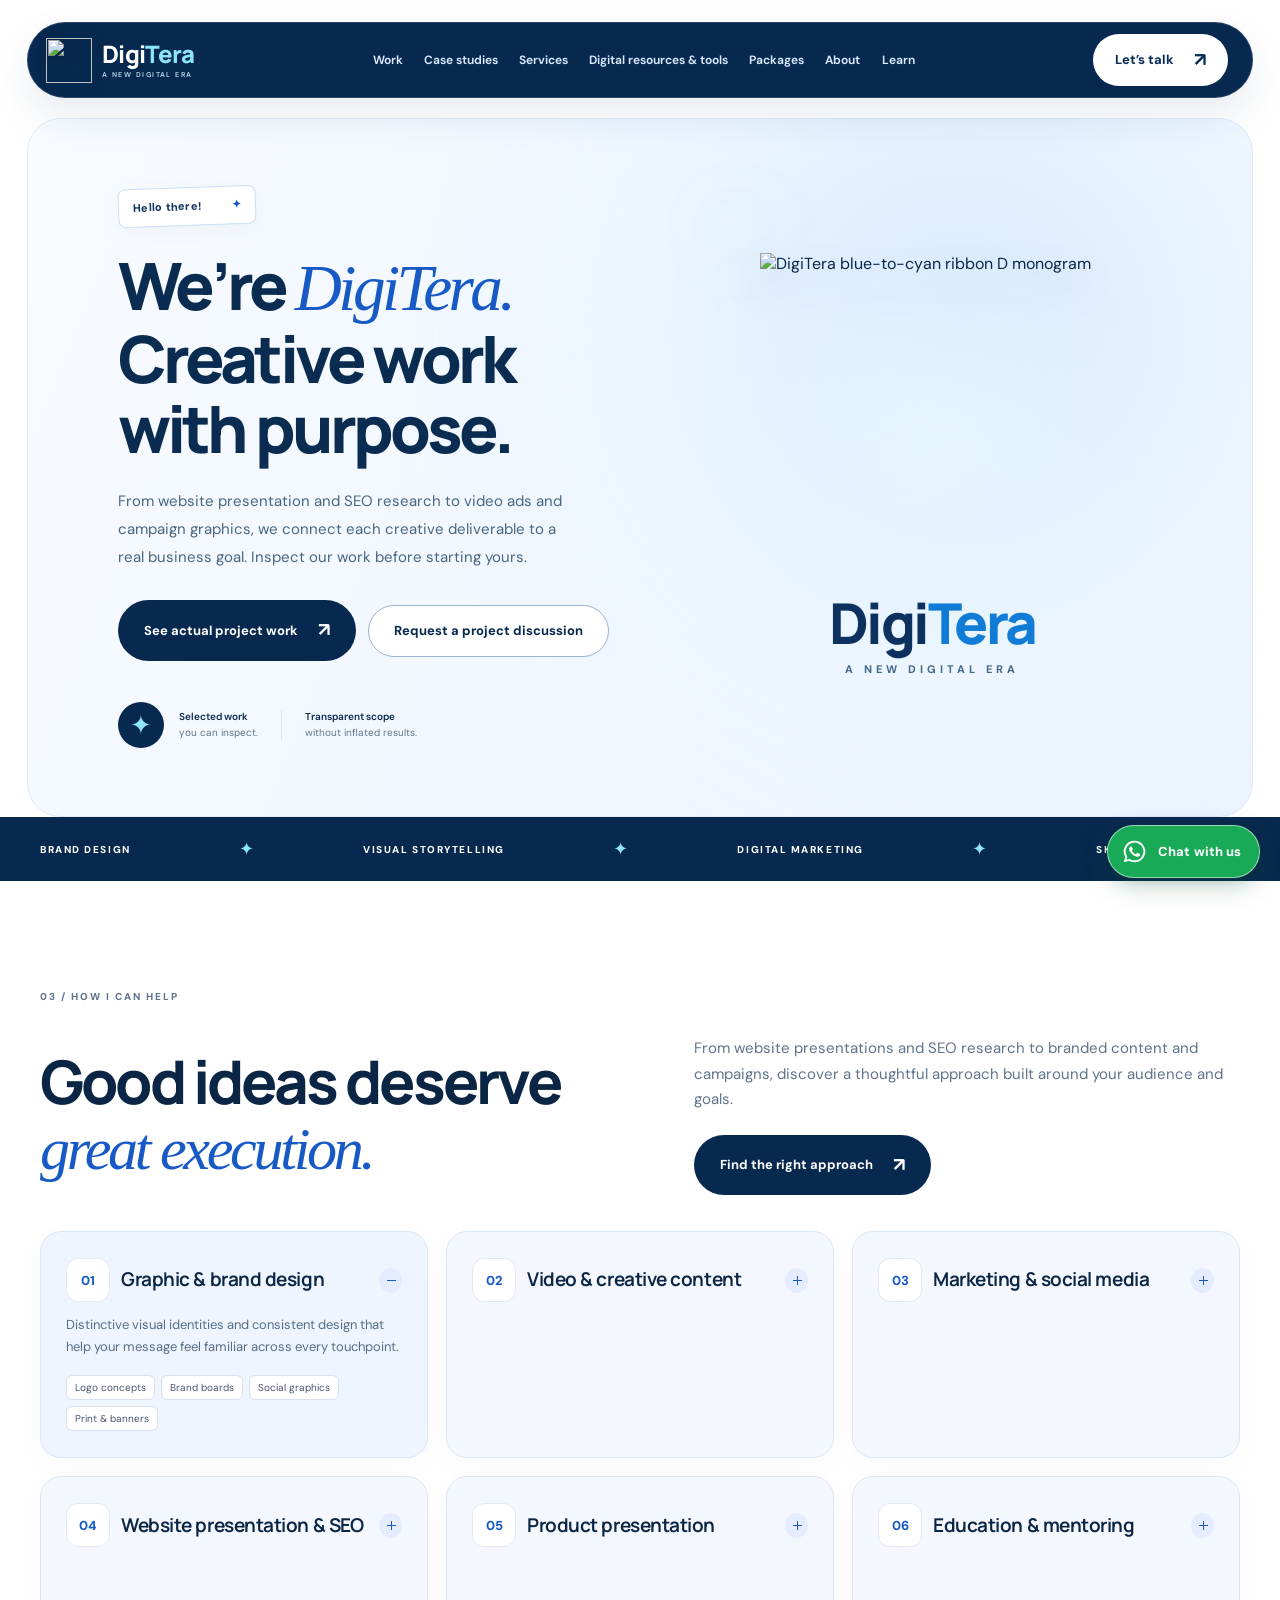
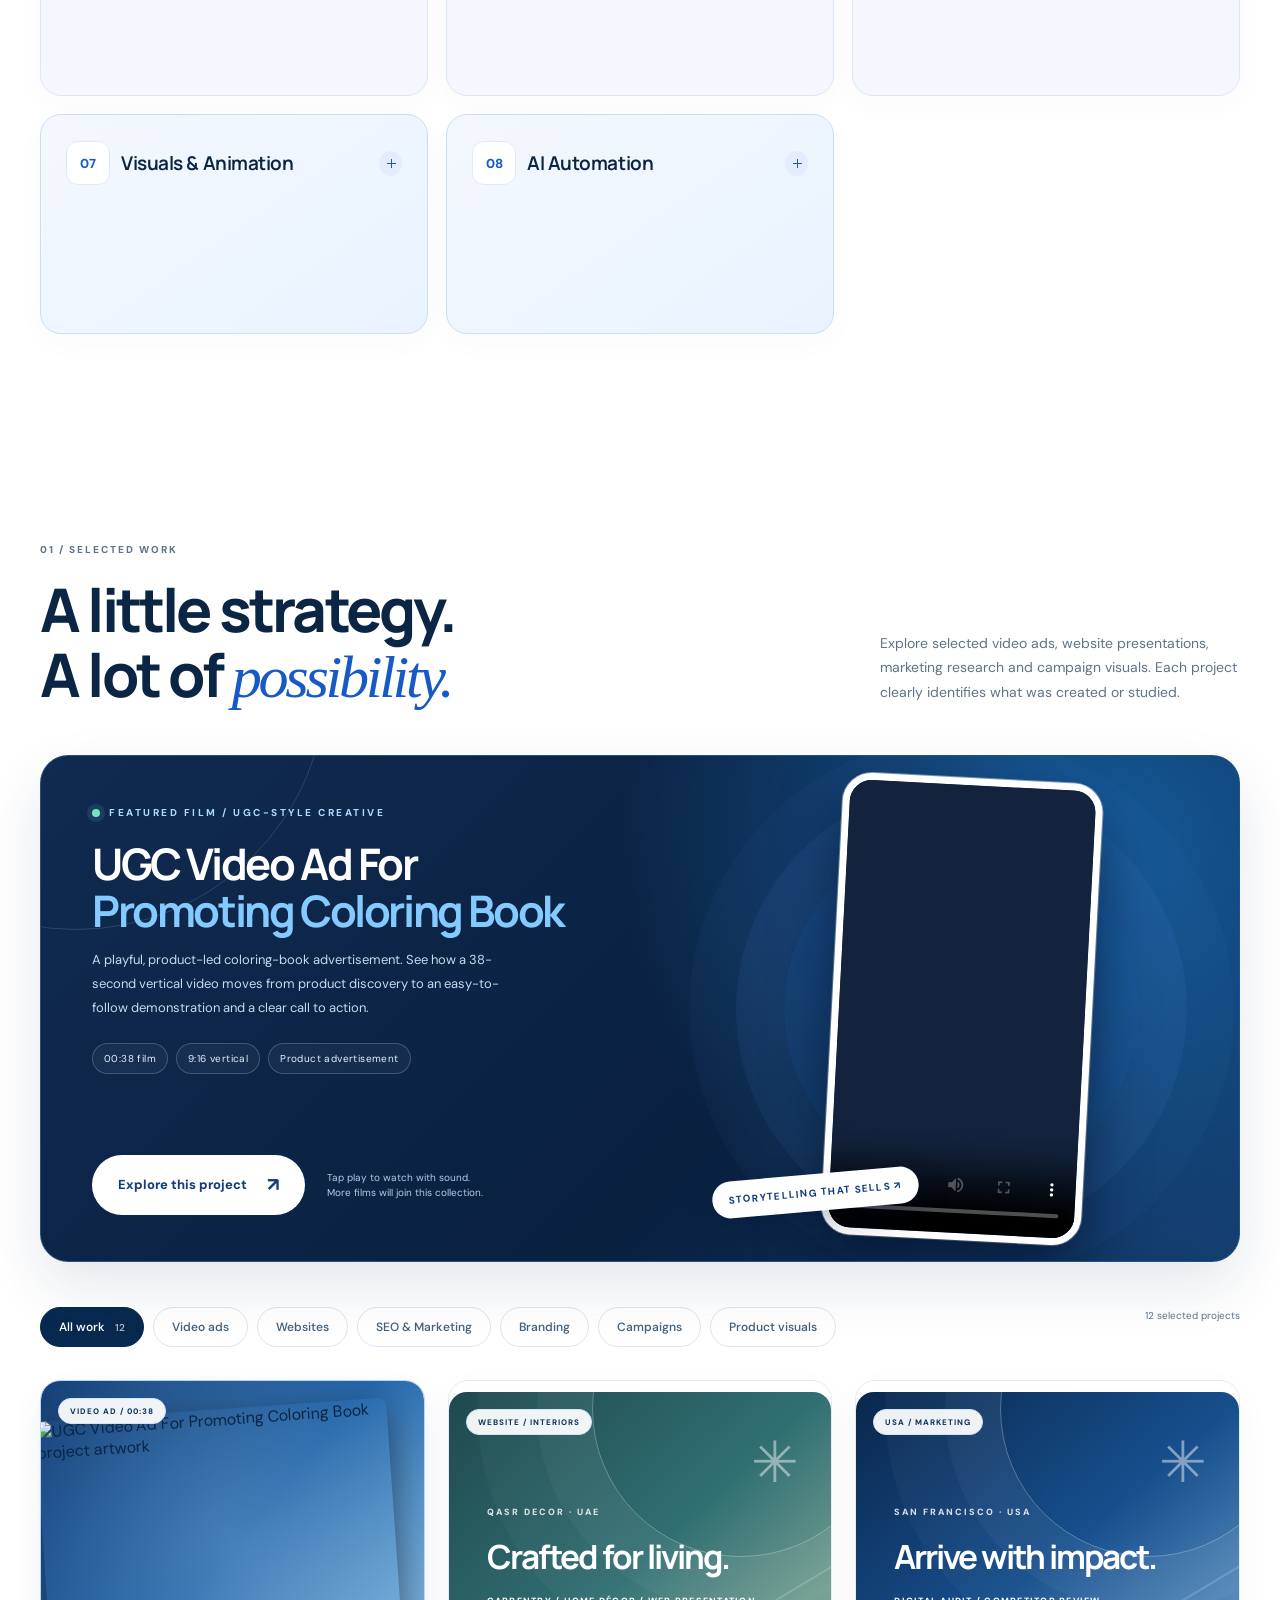
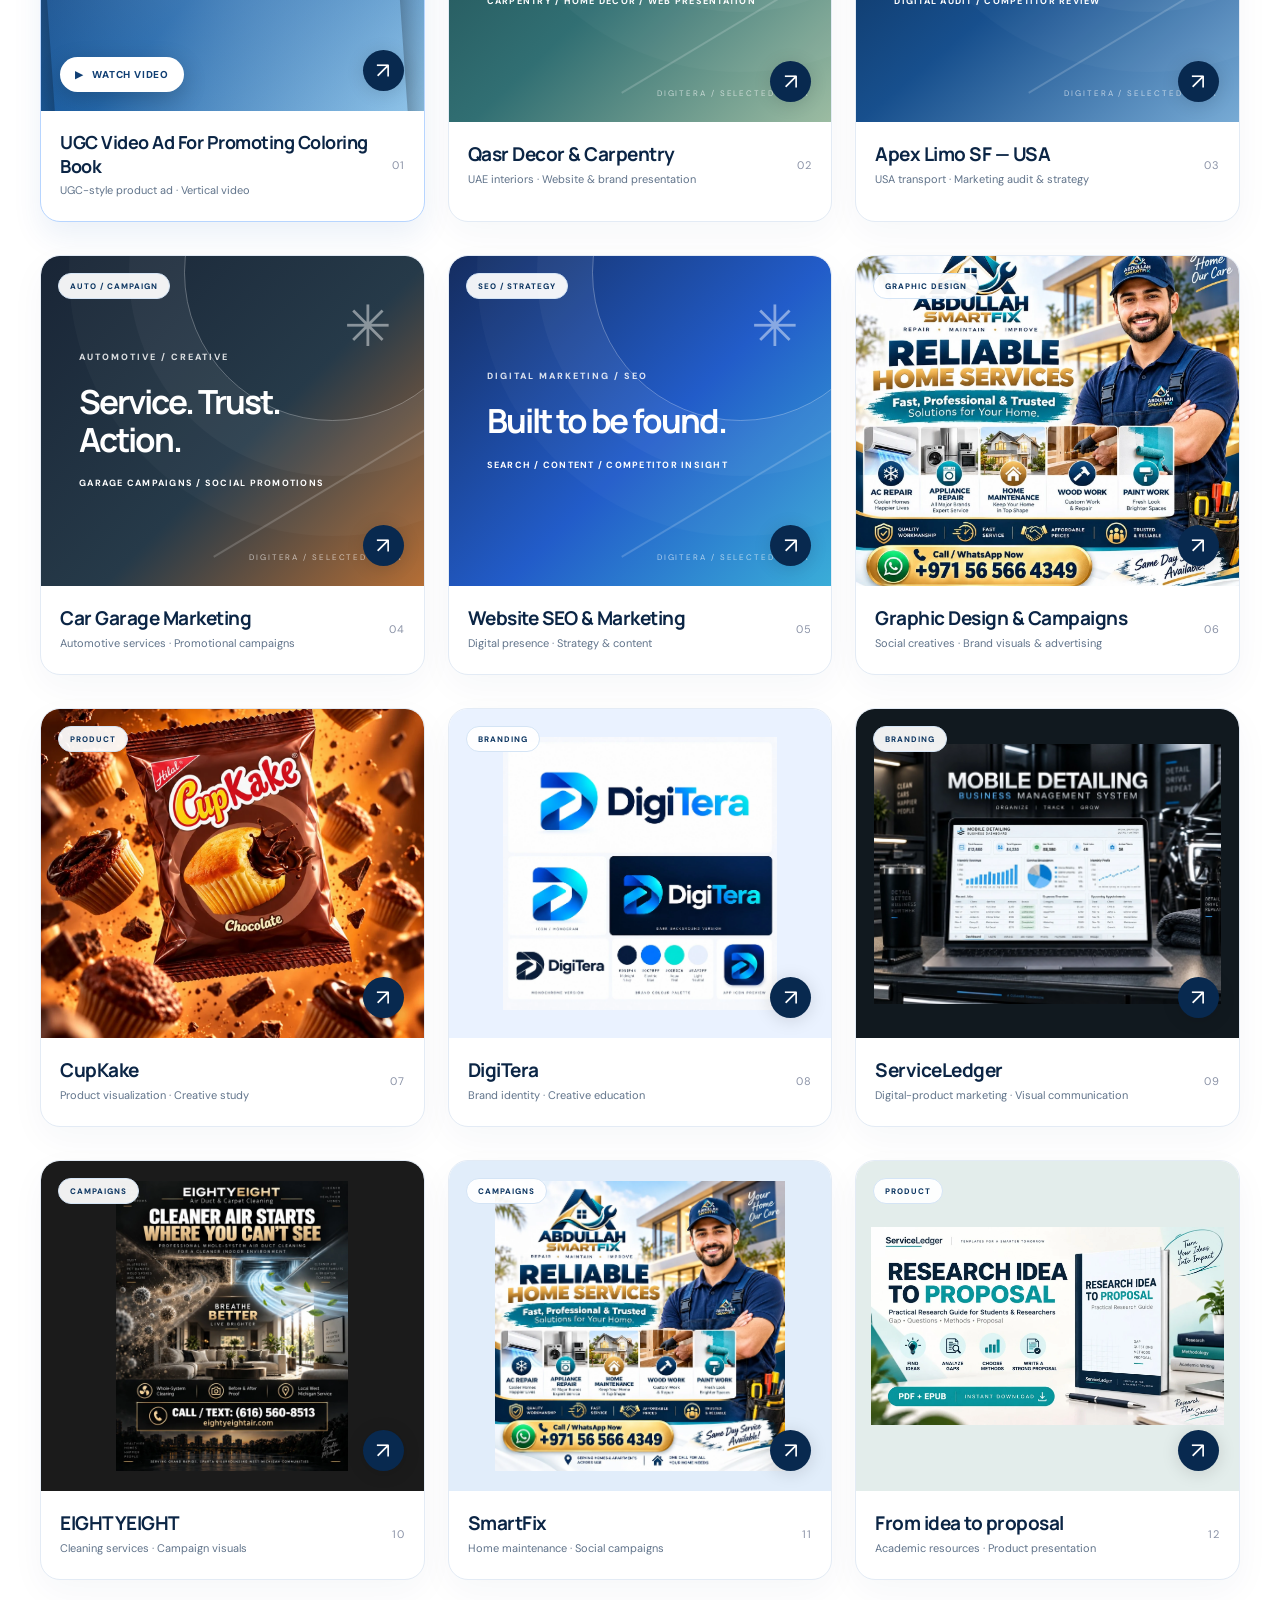
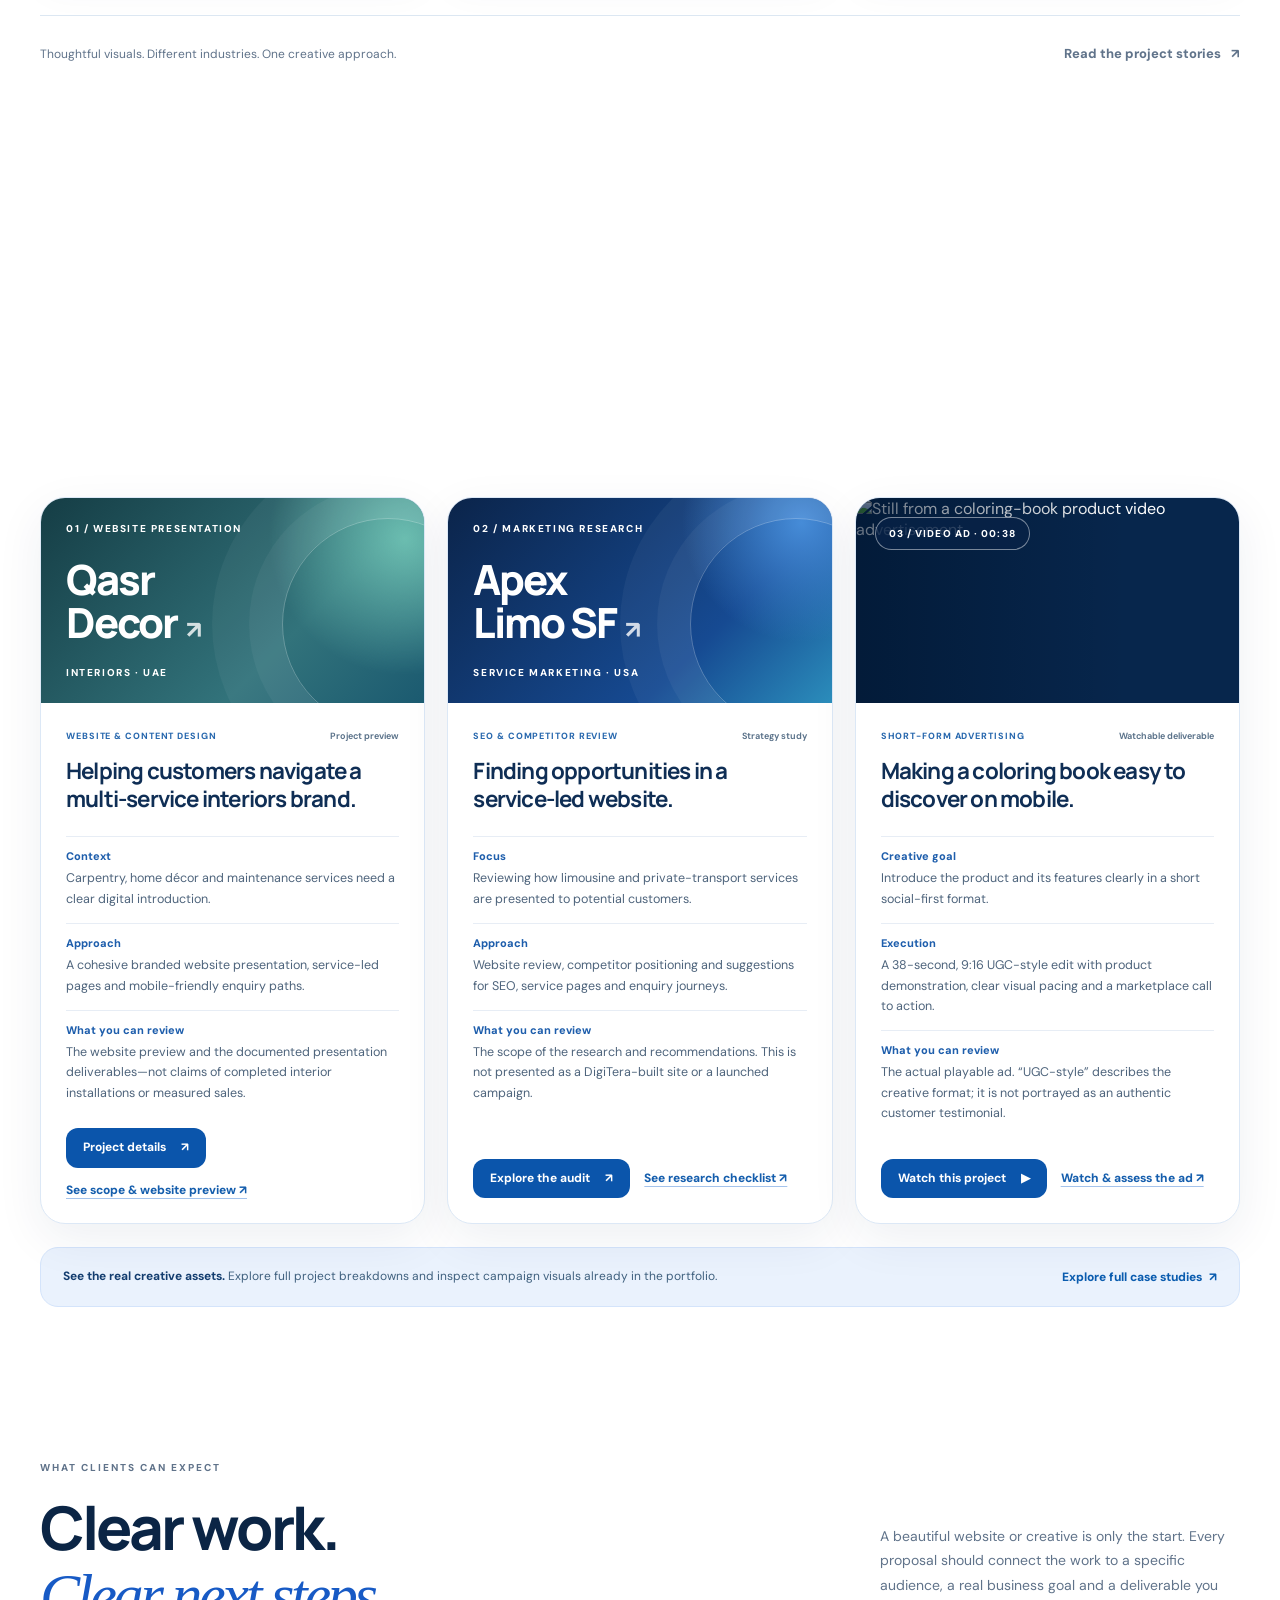
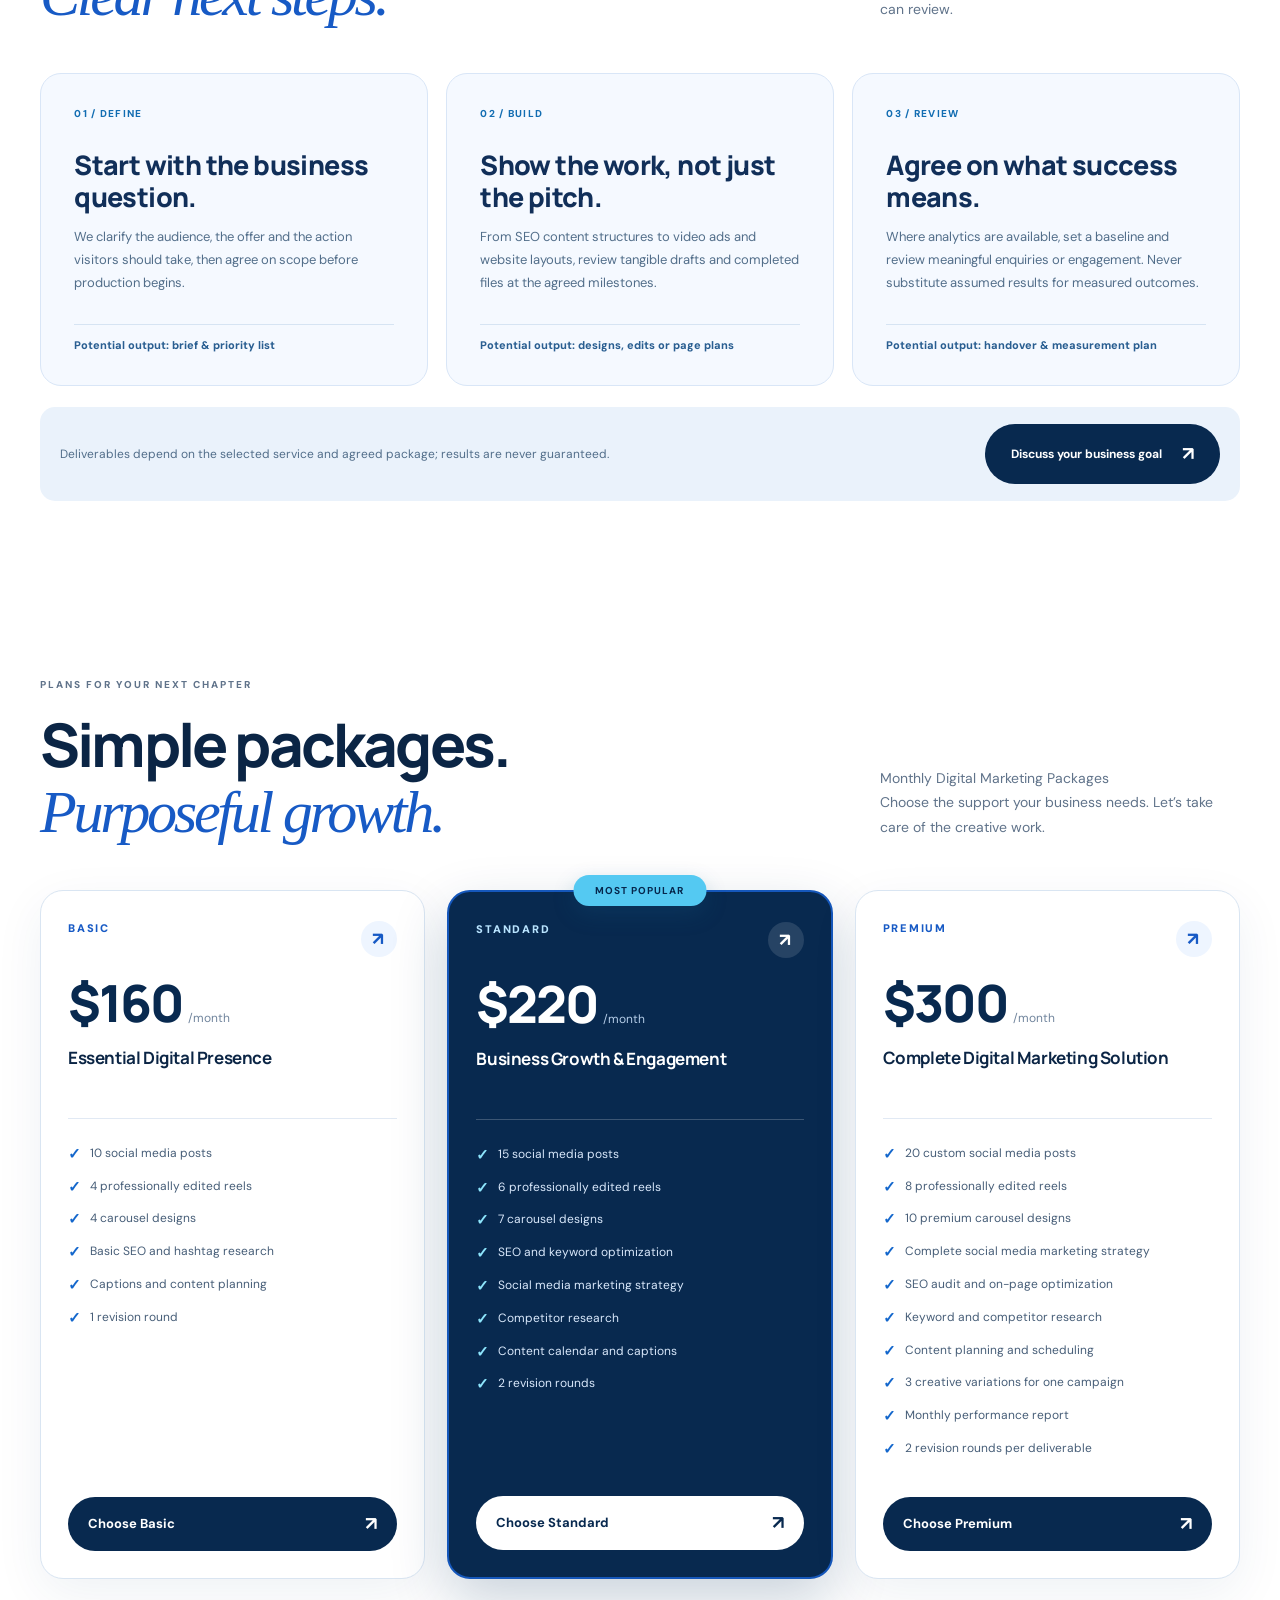
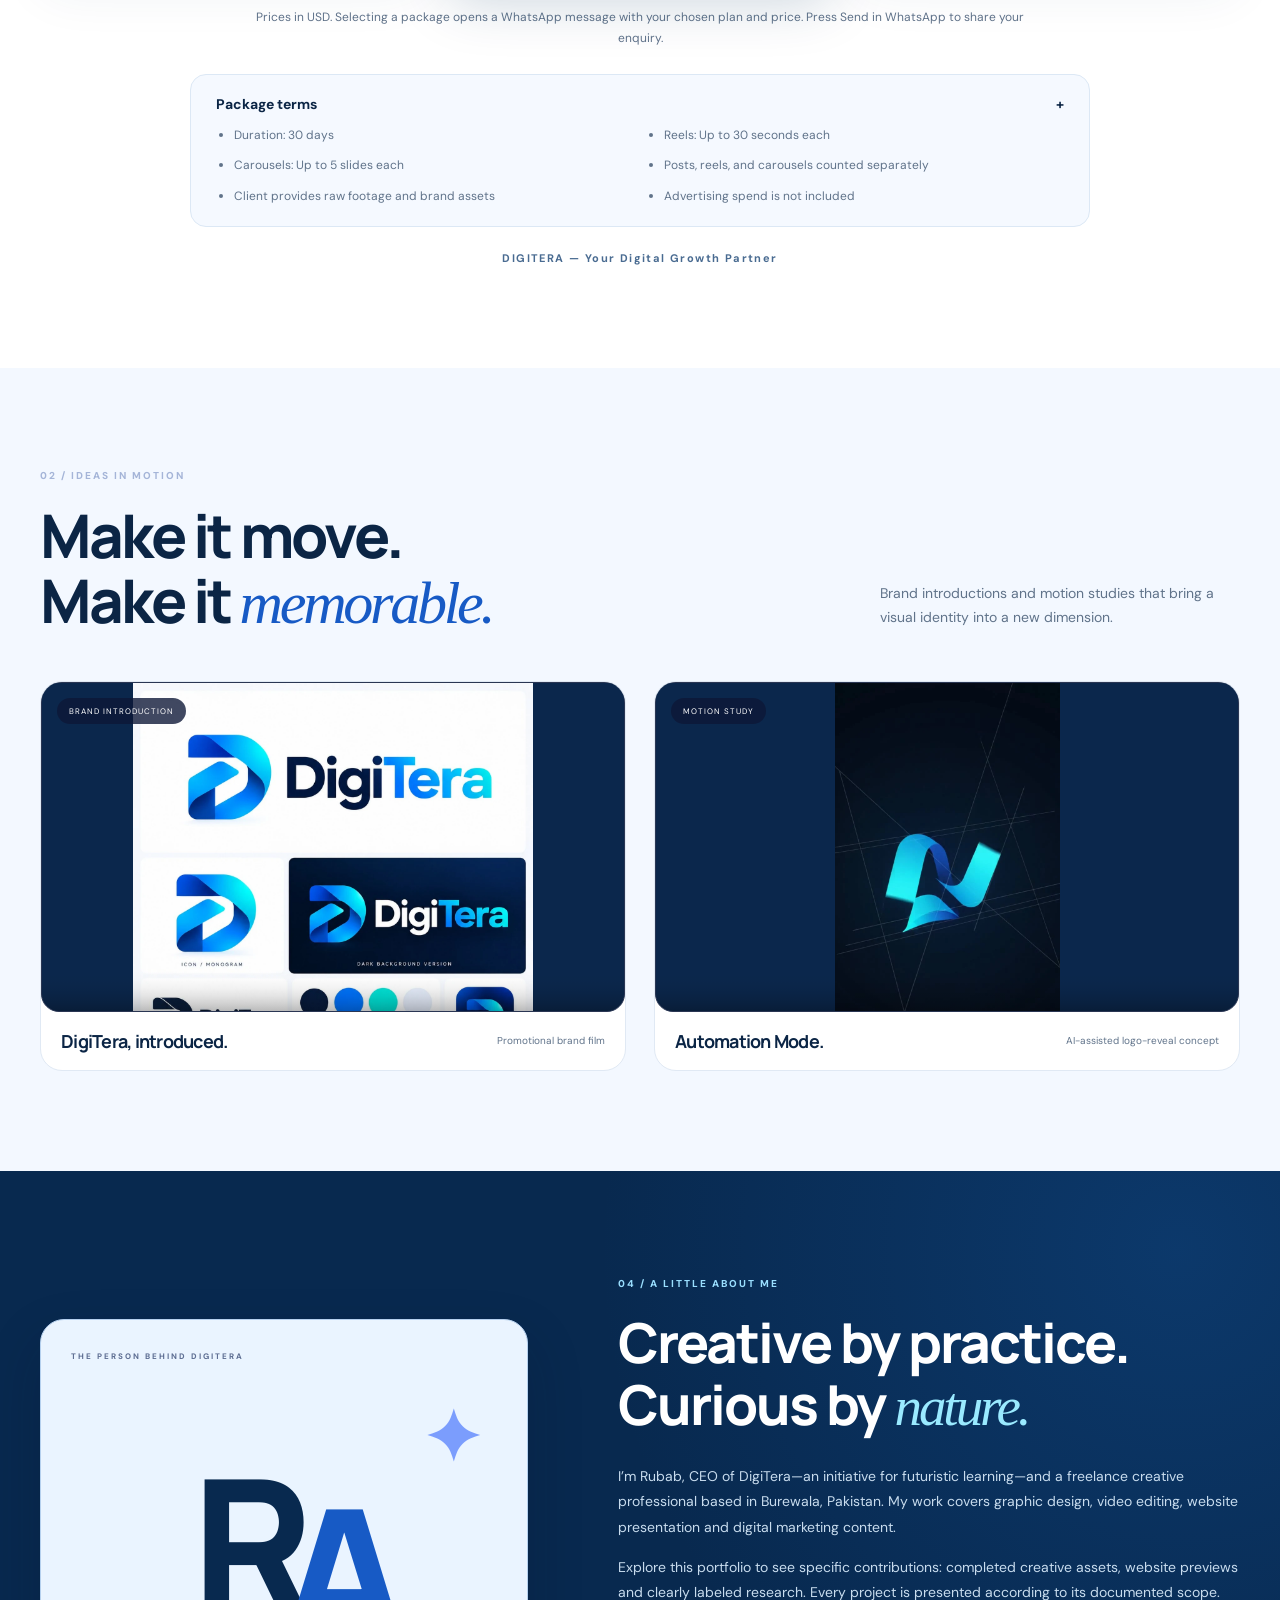
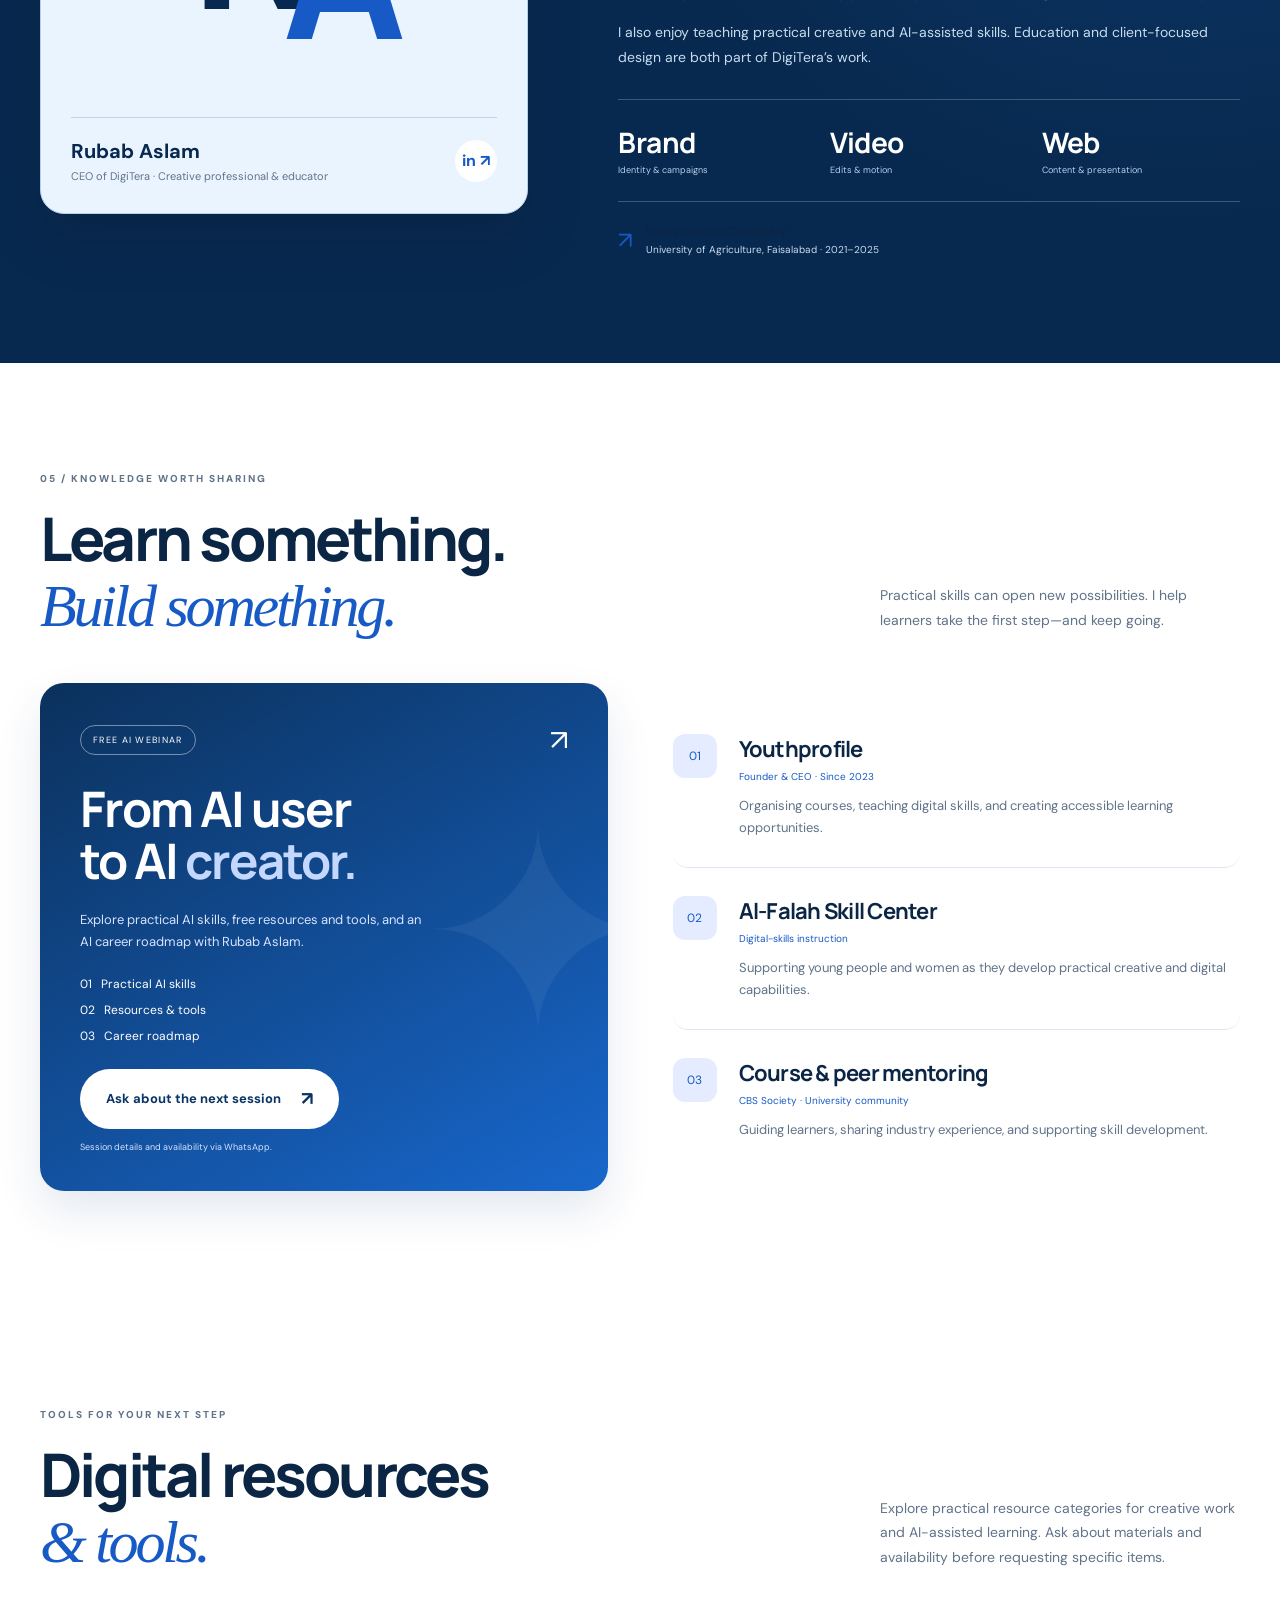
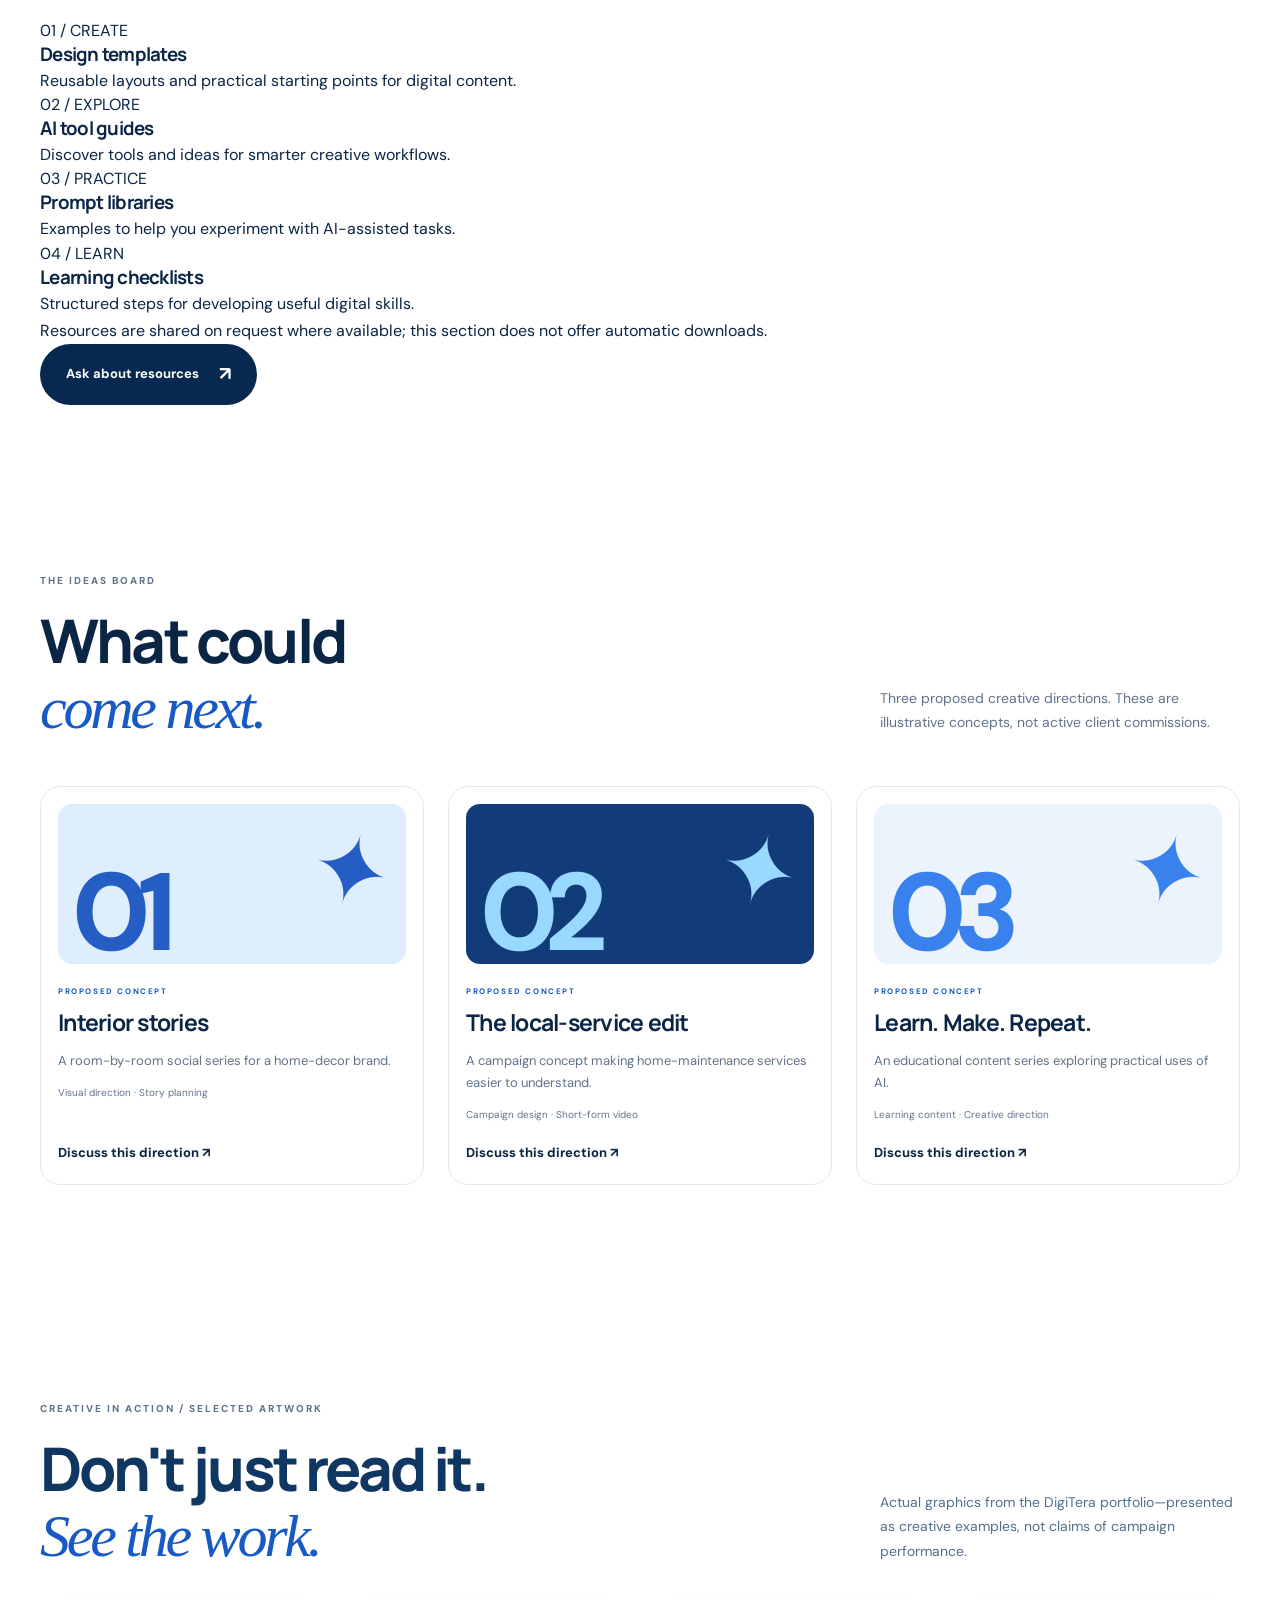
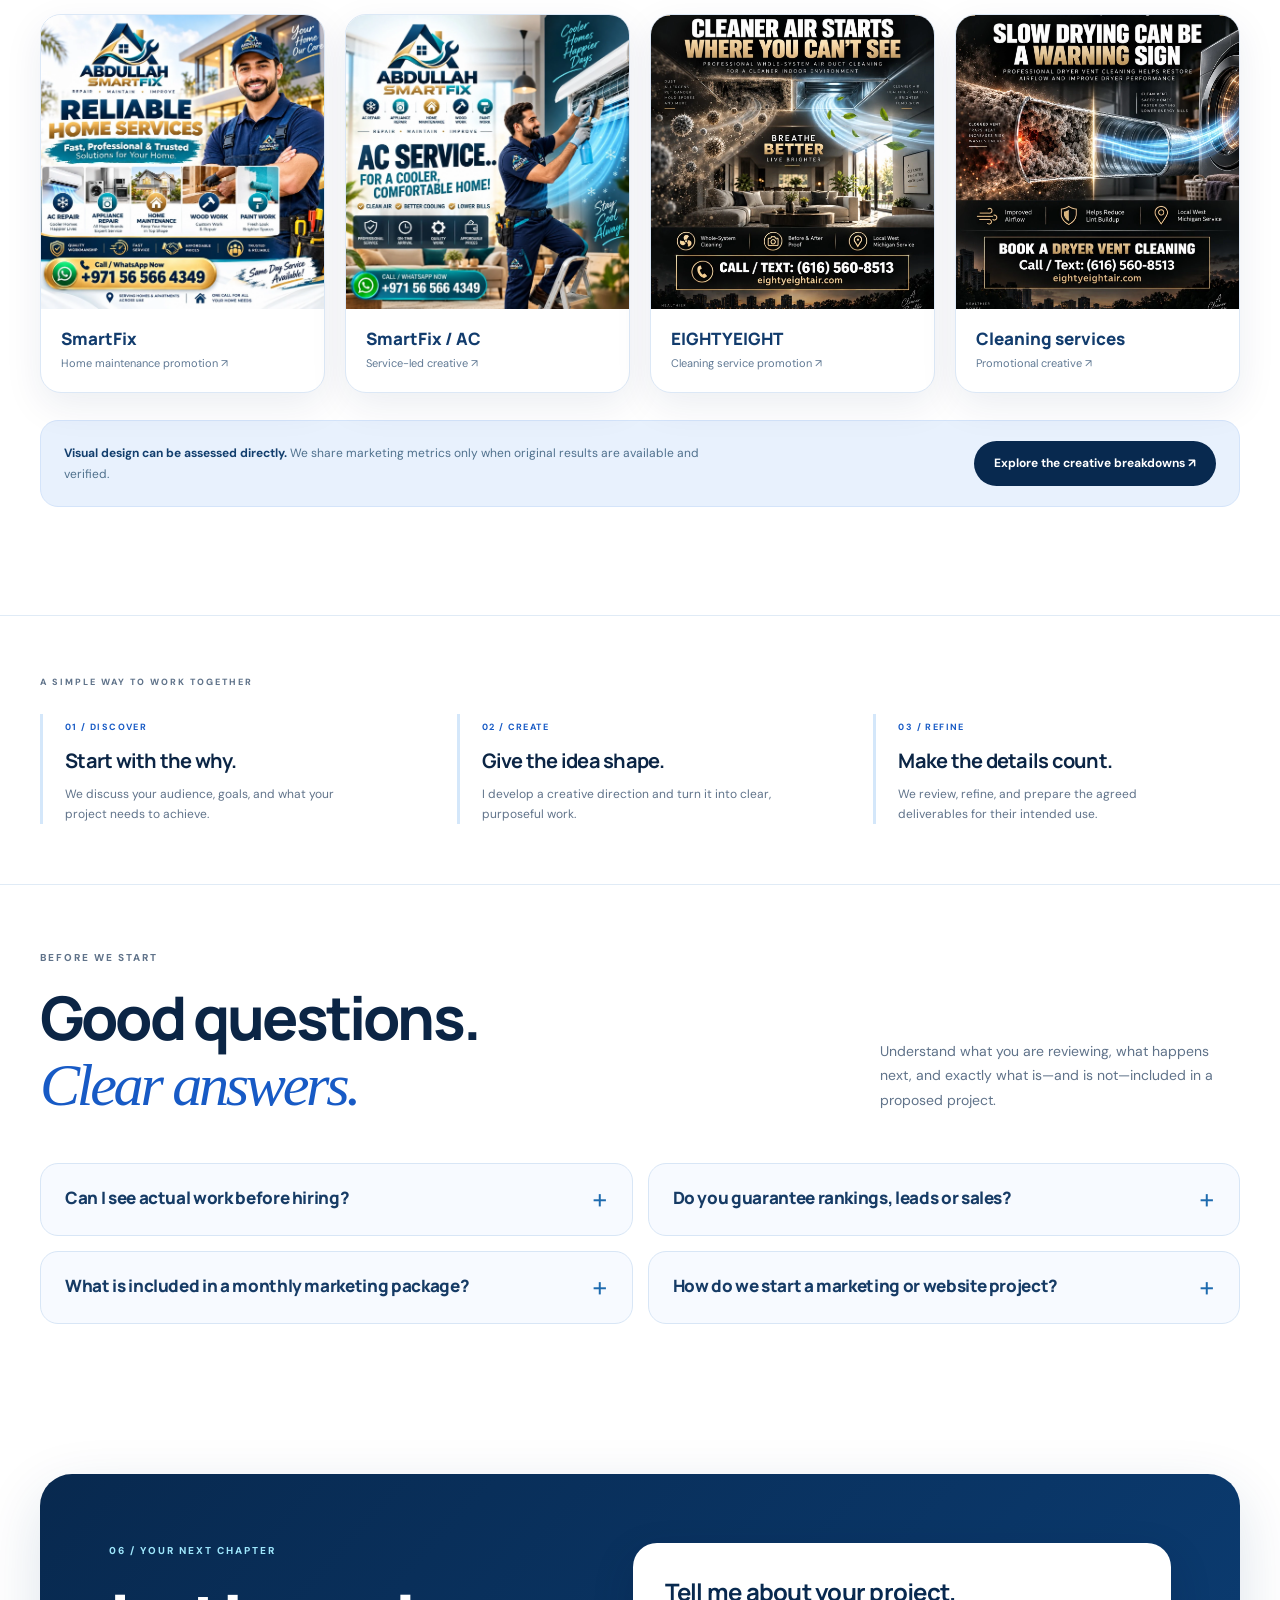
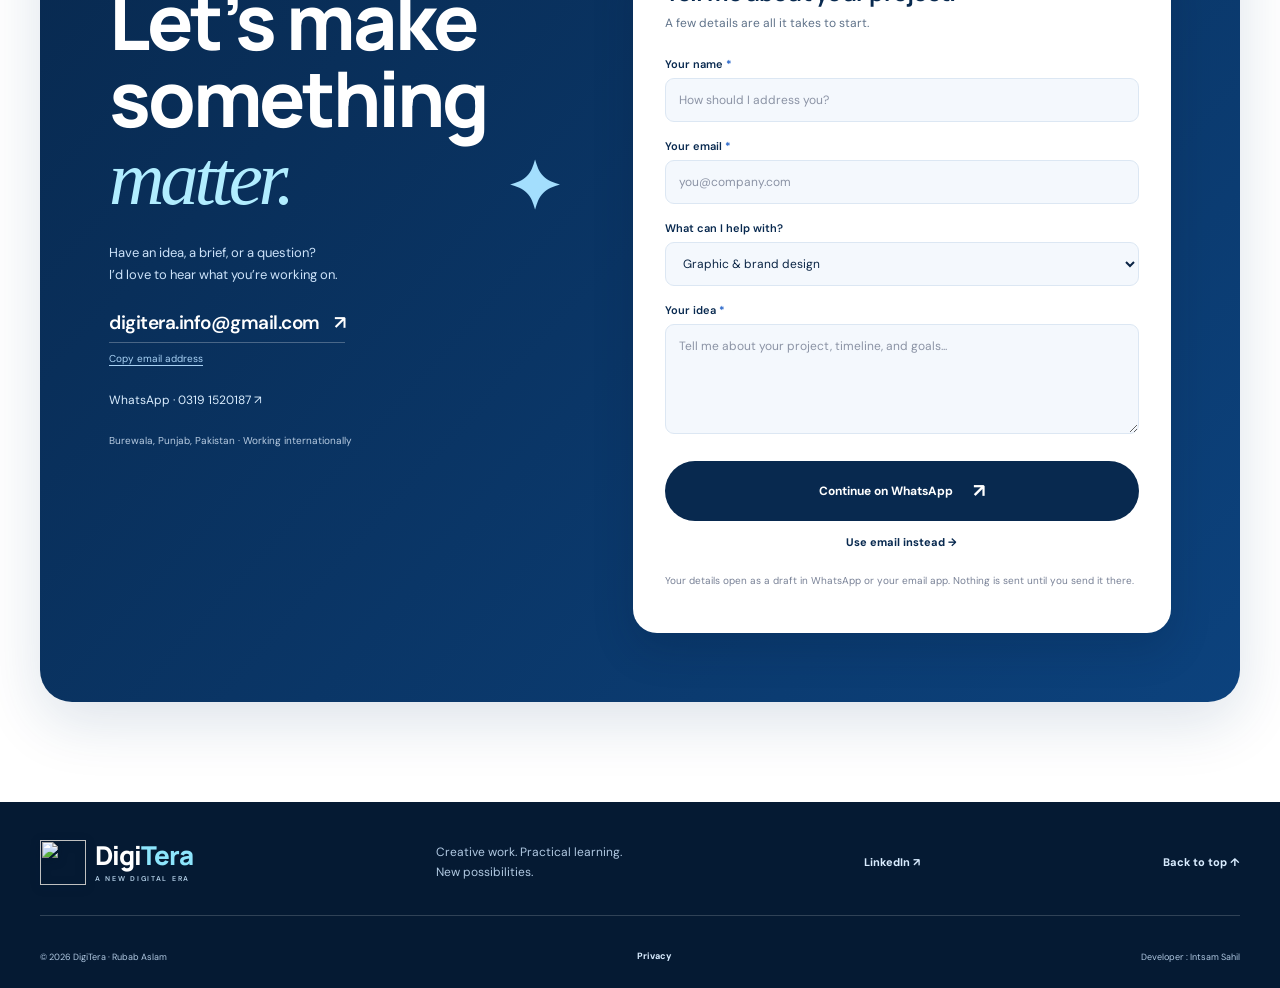
==== commit 571cbb39: "Move Digital resources & tools into main and mobile navigation" ====
--- a/index.html
+++ b/index.html
@@ -38,10 +38,10 @@
   <a class="skip" href="#main">Skip to content</a>
   <header class="site-header">
     <a class="brand" href="#home" aria-label="DigiTera home"><span class="brand-icon"><img src="https://d2ol7oe51mr4n9.cloudfront.net/user_3KGAZytFFncrg3eegwBqBr5PhzN/42a0d307-07c3-42c0-a807-09401f321310.webp" alt="" width="760" height="738"></span><span class="brand-name">Digi<span>Tera</span><small>A NEW DIGITAL ERA</small></span></a>
-    <nav class="desktop-nav" aria-label="Main navigation"><a href="#work">Work</a><a href="#case-studies">Case studies</a><a href="#services">Services</a><a href="#packages">Packages</a><a href="#about">About</a><a href="#learn">Learn</a></nav>
+    <nav class="desktop-nav" aria-label="Main navigation"><a href="#work">Work</a><a href="#case-studies">Case studies</a><a href="#services">Services</a><a href="#digital-resources">Digital resources &amp; tools</a><a href="#packages">Packages</a><a href="#about">About</a><a href="#learn">Learn</a></nav>
     <a class="button small header-cta" href="#contact">Let’s talk <span aria-hidden="true">↗</span></a>
     <button class="menu-toggle" type="button" aria-expanded="false" aria-controls="mobile-nav" aria-label="Open menu"><span></span><span></span></button>
-    <nav id="mobile-nav" class="mobile-nav" aria-label="Mobile navigation" hidden><a href="#work">Selected work</a><a href="#case-studies">Case studies</a><a href="#services">Services</a><a href="#packages">Packages</a><a href="#about">About Rubab</a><a href="#learn">Learn with DigiTera</a><a href="#contact">Start a project ↗</a></nav>
+    <nav id="mobile-nav" class="mobile-nav" aria-label="Mobile navigation" hidden><a href="#work">Selected work</a><a href="#case-studies">Case studies</a><a href="#services">Services</a><a href="#digital-resources">Digital resources &amp; tools</a><a href="#packages">Packages</a><a href="#about">About Rubab</a><a href="#learn">Learn with DigiTera</a><a href="#contact">Start a project ↗</a></nav>
   </header>
   <main id="main">
     <section class="hero wrap" id="home">
@@ -63,7 +63,6 @@
       <details><summary><span class="service-number">06</span><h3>Education & mentoring</h3><span class="detail-icon"></span></summary><div class="service-content"><p>Practical learning for people building creative skills, exploring AI, and taking their next step into freelancing.</p><div class="chips"><span>Digital skills</span><span>AI learning</span><span>Course mentoring</span><span>Learning resources</span></div></div></details>
       <details class="service-card--motion"><summary><span class="service-number">07</span><h3>Visuals &amp; Animation</h3><span class="detail-icon"></span></summary><div class="service-content"><p>Bring ideas to life with motion-led graphics and dynamic brand storytelling for digital platforms.</p><div class="service-preview motion-preview" aria-hidden="true"><span class="motion-preview__ring"></span><span class="motion-preview__ring motion-preview__ring--inner"></span><span class="motion-preview__star">✦</span><span class="service-preview__label">DESIGN IN MOTION</span></div><div class="chips"><span>Motion graphics</span><span>Logo animation</span><span>Animated explainers</span><span>Social visuals</span></div></div></details>
       <details class="service-card--automation"><summary><span class="service-number">08</span><h3>AI Automation</h3><span class="detail-icon"></span></summary><div class="service-content"><p>Explore thoughtfully designed AI-assisted workflows that simplify repetitive tasks and connect everyday business tools.</p><div class="service-preview automation-preview" aria-hidden="true"><span class="automation-preview__node">INPUT</span><span class="automation-preview__line"></span><span class="automation-preview__node automation-preview__node--ai">AI</span><span class="automation-preview__line"></span><span class="automation-preview__node">OUTPUT</span></div><div class="chips"><span>Workflow planning</span><span>AI chatbots</span><span>Enquiry routing</span><span>Tool integrations</span></div></div></details>
-      <details><summary><span class="service-number">09</span><h3>Digital resources &amp; tools</h3><span class="detail-icon"></span></summary><div class="service-content"><p>Practical digital tools and resources for learning, creating and streamlining everyday work.</p><div class="chips"><span>Downloadable templates</span><span>AI tool guides</span><span>Prompt libraries</span><span>Learning checklists</span></div></div></details>
     </div></section>
 
     <section class="section wrap" id="work">
@@ -146,6 +145,21 @@
 
     <section class="section wrap learn-section" id="learn"><div class="section-heading"><div><p class="eyebrow">05 / KNOWLEDGE WORTH SHARING</p><h2>Learn something.<br><em>Build something.</em></h2></div><p>Practical skills can open new possibilities. I help learners take the first step—and keep going.</p></div><div class="learn-grid"><article class="learn-feature"><div class="learn-top"><span class="pill">FREE AI WEBINAR</span><span aria-hidden="true">↗</span></div><h3>From AI user<br>to AI <em>creator.</em></h3><p>Explore practical AI skills, free resources and tools, and an AI career roadmap with Rubab Aslam.</p><div class="learn-benefits"><span>01 &nbsp; Practical AI skills</span><span>02 &nbsp; Resources & tools</span><span>03 &nbsp; Career roadmap</span></div><a class="button light" href="https://wa.me/923191520187?text=Hi%20Rubab%2C%20I%27d%20like%20details%20about%20DigiTera%27s%20free%20AI%20webinar." target="_blank" rel="noopener noreferrer">Ask about the next session <span aria-hidden="true">↗</span></a><small>Session details and availability via WhatsApp.</small></article><div class="teaching-list"><article><span class="teaching-icon" aria-hidden="true">01</span><div><h3>Youthprofile</h3><p class="role">Founder & CEO · Since 2023</p><p>Organising courses, teaching digital skills, and creating accessible learning opportunities.</p></div></article><article><span class="teaching-icon" aria-hidden="true">02</span><div><h3>Al-Falah Skill Center</h3><p class="role">Digital-skills instruction</p><p>Supporting young people and women as they develop practical creative and digital capabilities.</p></div></article><article><span class="teaching-icon" aria-hidden="true">03</span><div><h3>Course & peer mentoring</h3><p class="role">CBS Society · University community</p><p>Guiding learners, sharing industry experience, and supporting skill development.</p></div></article></div></div></section>
 
+
+    <section class="section wrap digitera-resources-section" id="digital-resources" aria-labelledby="digital-resources-title">
+      <div class="section-heading">
+        <div><p class="eyebrow">TOOLS FOR YOUR NEXT STEP</p><h2 id="digital-resources-title">Digital resources<br><em>&amp; tools.</em></h2></div>
+        <p>Explore practical resource categories for creative work and AI-assisted learning. Ask about materials and availability before requesting specific items.</p>
+      </div>
+      <div class="digitera-resources-grid">
+        <article><span aria-hidden="true">01 / CREATE</span><h3>Design templates</h3><p>Reusable layouts and practical starting points for digital content.</p></article>
+        <article><span aria-hidden="true">02 / EXPLORE</span><h3>AI tool guides</h3><p>Discover tools and ideas for smarter creative workflows.</p></article>
+        <article><span aria-hidden="true">03 / PRACTICE</span><h3>Prompt libraries</h3><p>Examples to help you experiment with AI-assisted tasks.</p></article>
+        <article><span aria-hidden="true">04 / LEARN</span><h3>Learning checklists</h3><p>Structured steps for developing useful digital skills.</p></article>
+      </div>
+      <div class="digitera-resources-footer"><p>Resources are shared on request where available; this section does not offer automatic downloads.</p><a class="button" href="#contact">Ask about resources <span aria-hidden="true">↗</span></a></div>
+    </section>
+
 <section class="section wrap" id="concepts"><div class="section-heading"><div><p class="eyebrow">THE IDEAS BOARD</p><h2>What could<br><em>come next.</em></h2></div><p>Three proposed creative directions. These are illustrative concepts, not active client commissions.</p></div><div class="concept-grid"><article class="concept-card"><div class="concept-art concept-01" aria-hidden="true"><span>01</span><i>✦</i></div><span class="concept-label">PROPOSED CONCEPT</span><h3>Interior stories</h3><p>A room-by-room social series for a home-decor brand.</p><small>Visual direction · Story planning</small><a class="text-link" href="#contact">Discuss this direction ↗</a></article><article class="concept-card"><div class="concept-art concept-02" aria-hidden="true"><span>02</span><i>✦</i></div><span class="concept-label">PROPOSED CONCEPT</span><h3>The local-service edit</h3><p>A campaign concept making home-maintenance services easier to understand.</p><small>Campaign design · Short-form video</small><a class="text-link" href="#contact">Discuss this direction ↗</a></article><article class="concept-card"><div class="concept-art concept-03" aria-hidden="true"><span>03</span><i>✦</i></div><span class="concept-label">PROPOSED CONCEPT</span><h3>Learn. Make. Repeat.</h3><p>An educational content series exploring practical uses of AI.</p><small>Learning content · Creative direction</small><a class="text-link" href="#contact">Discuss this direction ↗</a></article></div></section><section class="section wrap campaign-proof" id="campaign-visuals" aria-labelledby="campaign-proof-title">
  <div class="section-heading"><div><p class="eyebrow">CREATIVE IN ACTION / SELECTED ARTWORK</p><h2 id="campaign-proof-title">Don't just read it.<br><em>See the work.</em></h2></div><p>Actual graphics from the DigiTera portfolio—presented as creative examples, not claims of campaign performance.</p></div>
  <div class="campaign-proof-grid">
--- a/services-enhancements.css
+++ b/services-enhancements.css
@@ -106,26 +106,6 @@
   background: #2187d9;
   animation: digitera-data-flow 2.4s ease-in-out infinite;
 }
-.services-section .service-subcategory {
-  margin-top: 18px;
-  padding: 14px;
-  border: 1px solid #cfdef2;
-  border-radius: 12px;
-  background: #fff;
-}
-.services-section .service-subcategory h4 {
-  margin: 0 0 6px;
-  color: #123c79;
-  font-size: 15px;
-  line-height: 1.35;
-}
-.services-section .service-subcategory p {
-  margin: 0 0 10px;
-  font-size: 12px;
-}
-.services-section .service-subcategory .chips {
-  margin-top: 8px;
-}
 @keyframes digitera-ring-spin {
   from { transform: rotate(18deg); }
   to { transform: rotate(378deg); }
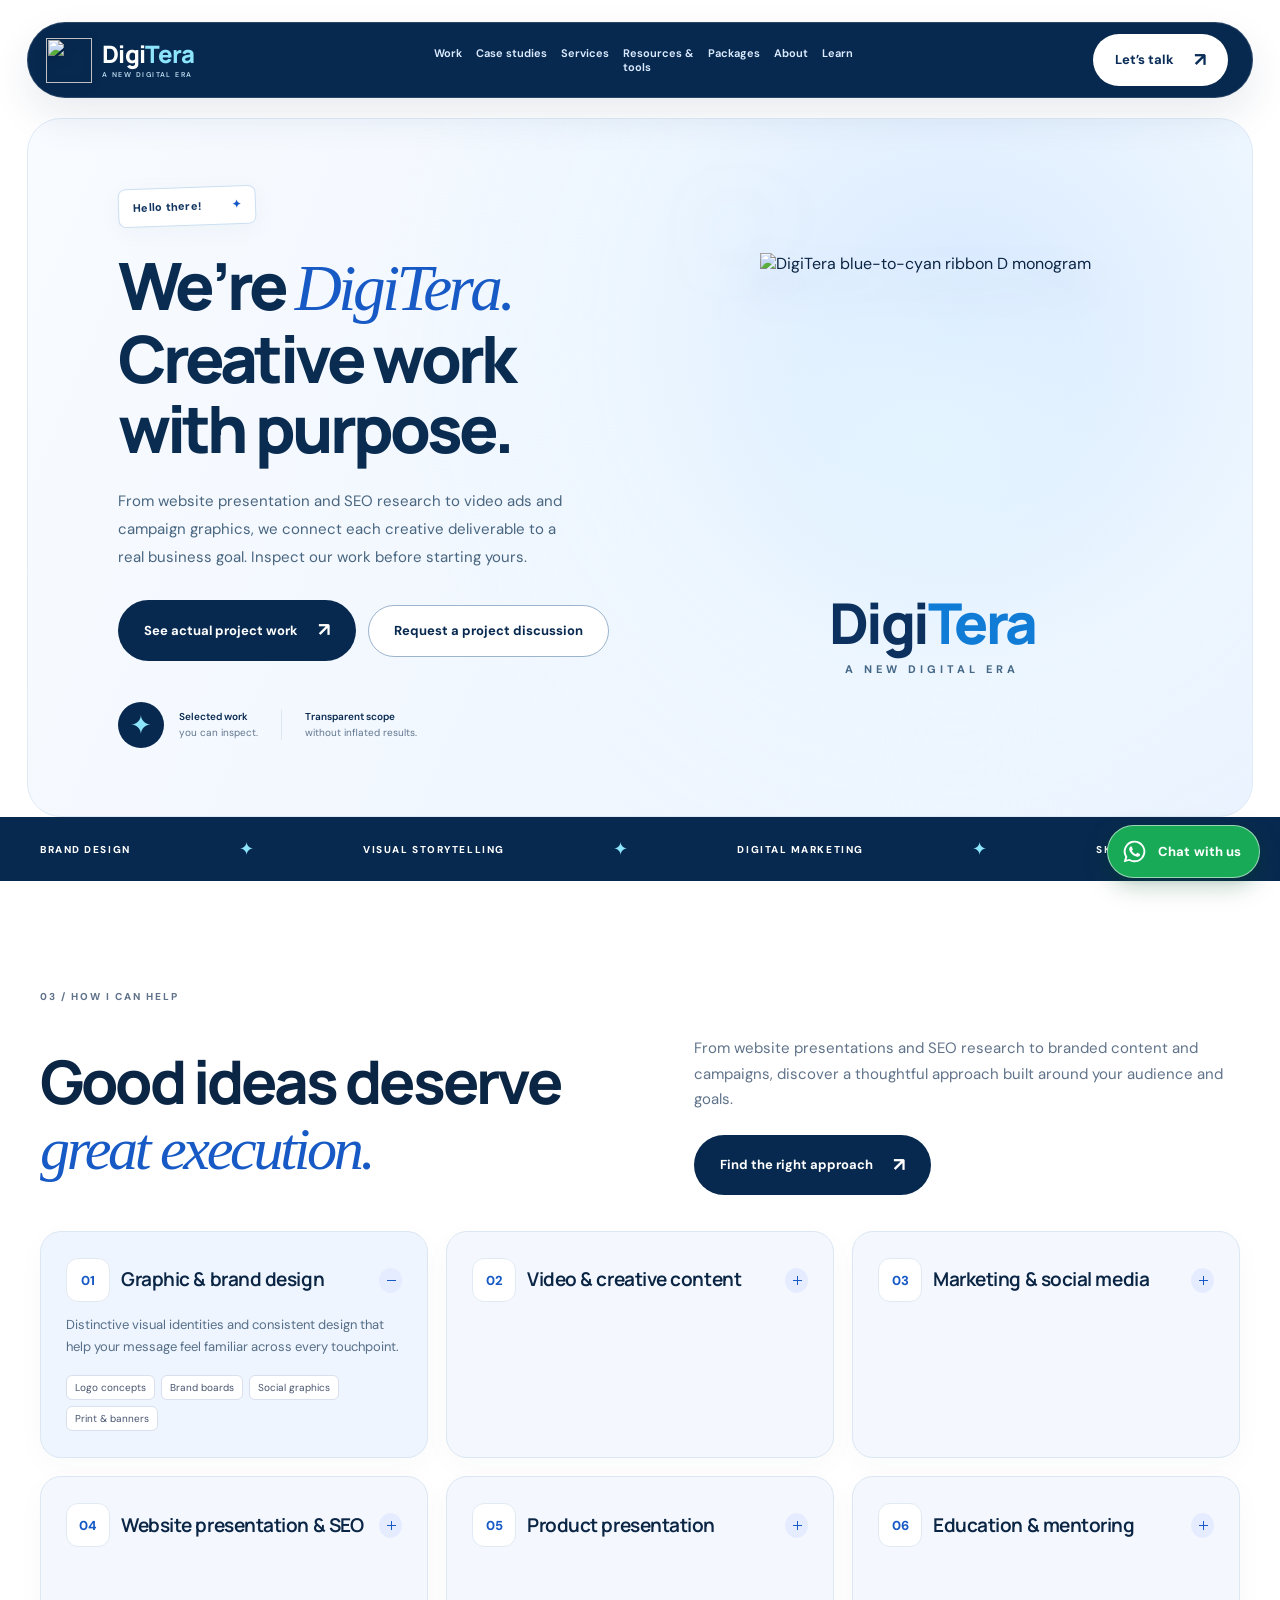
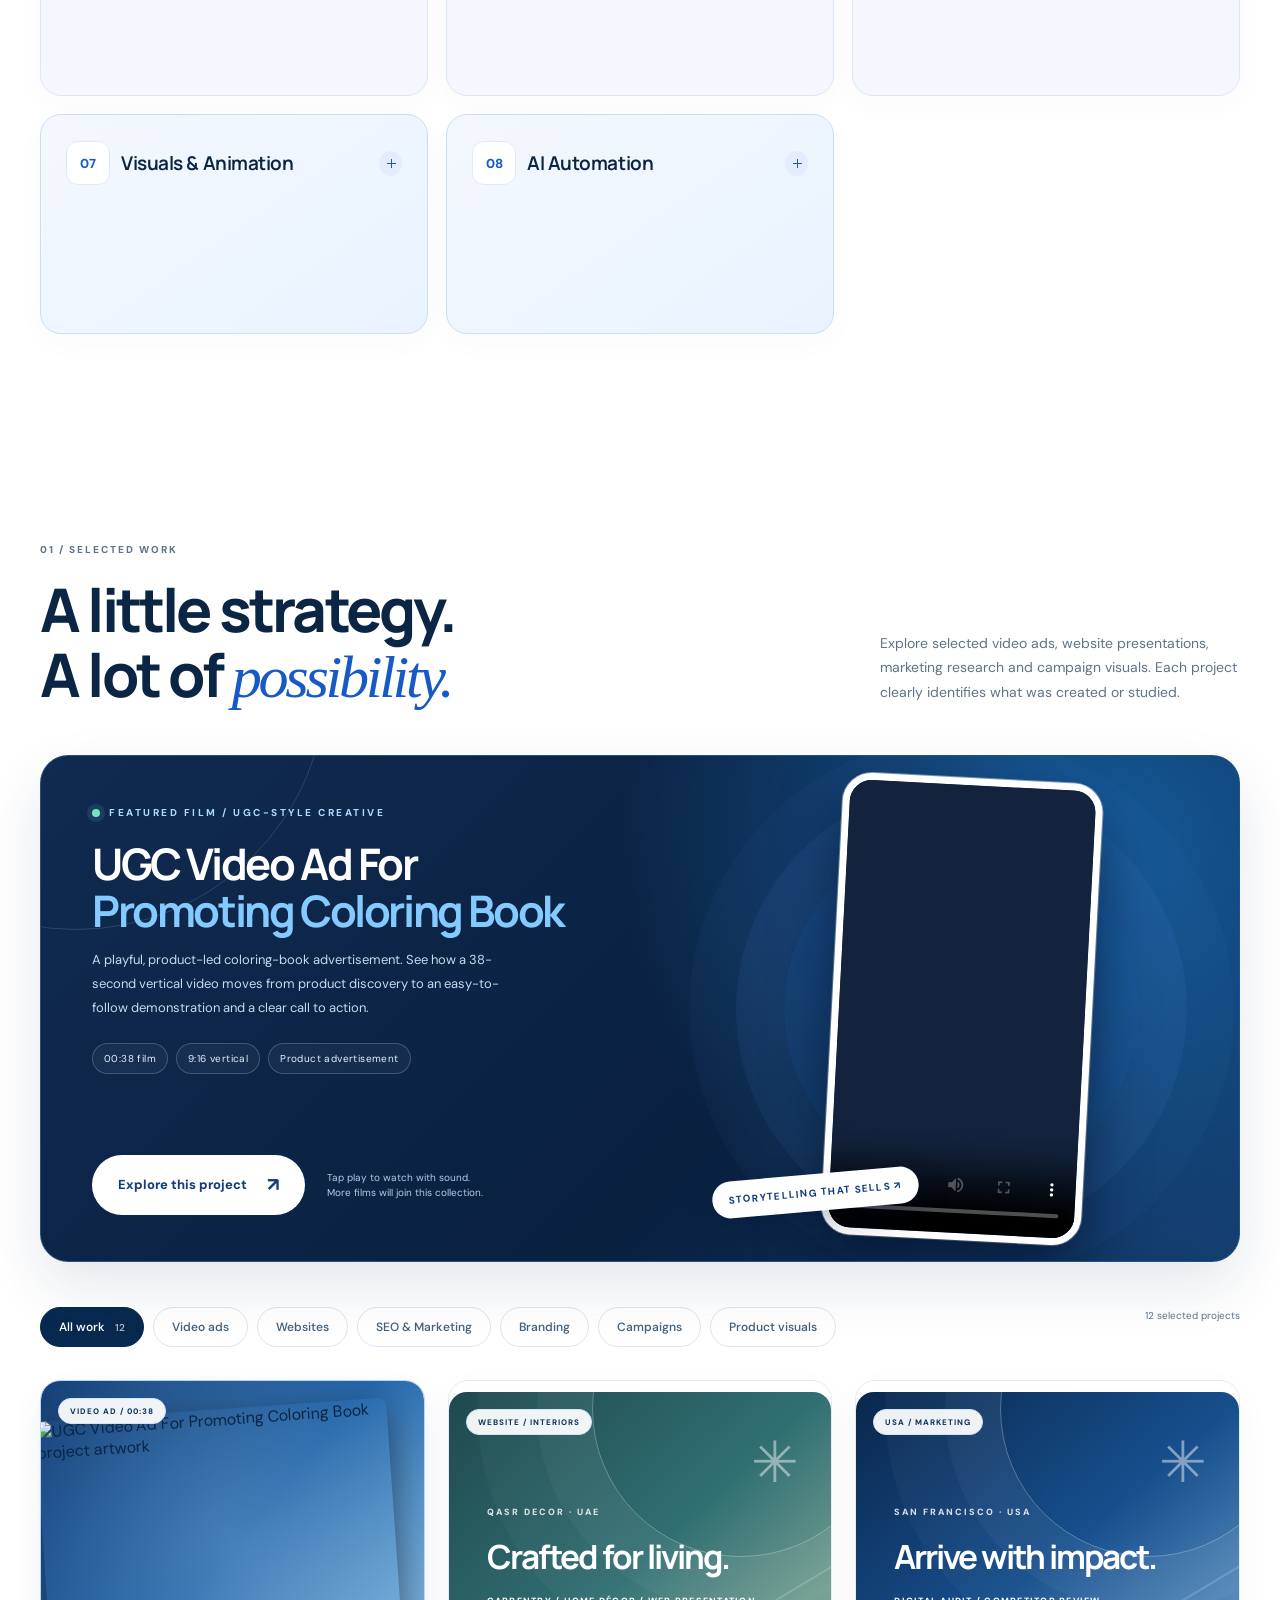
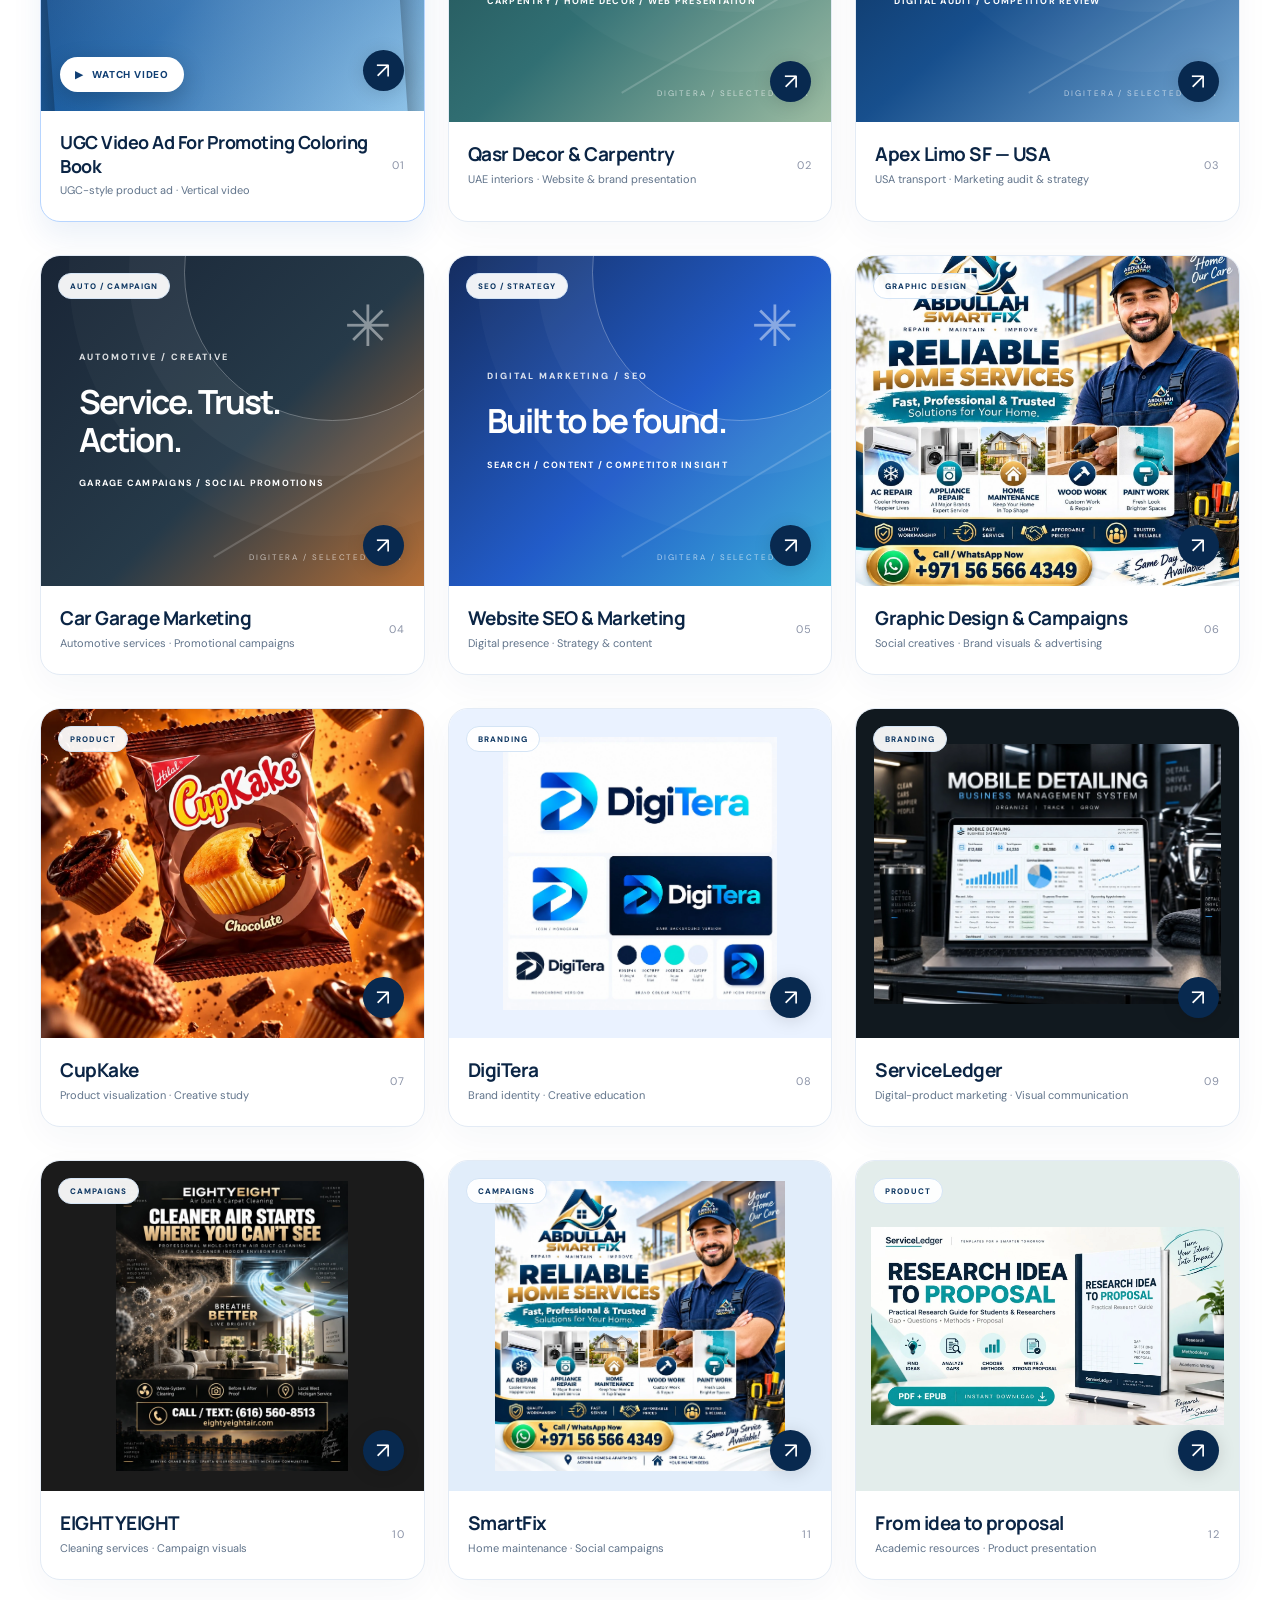
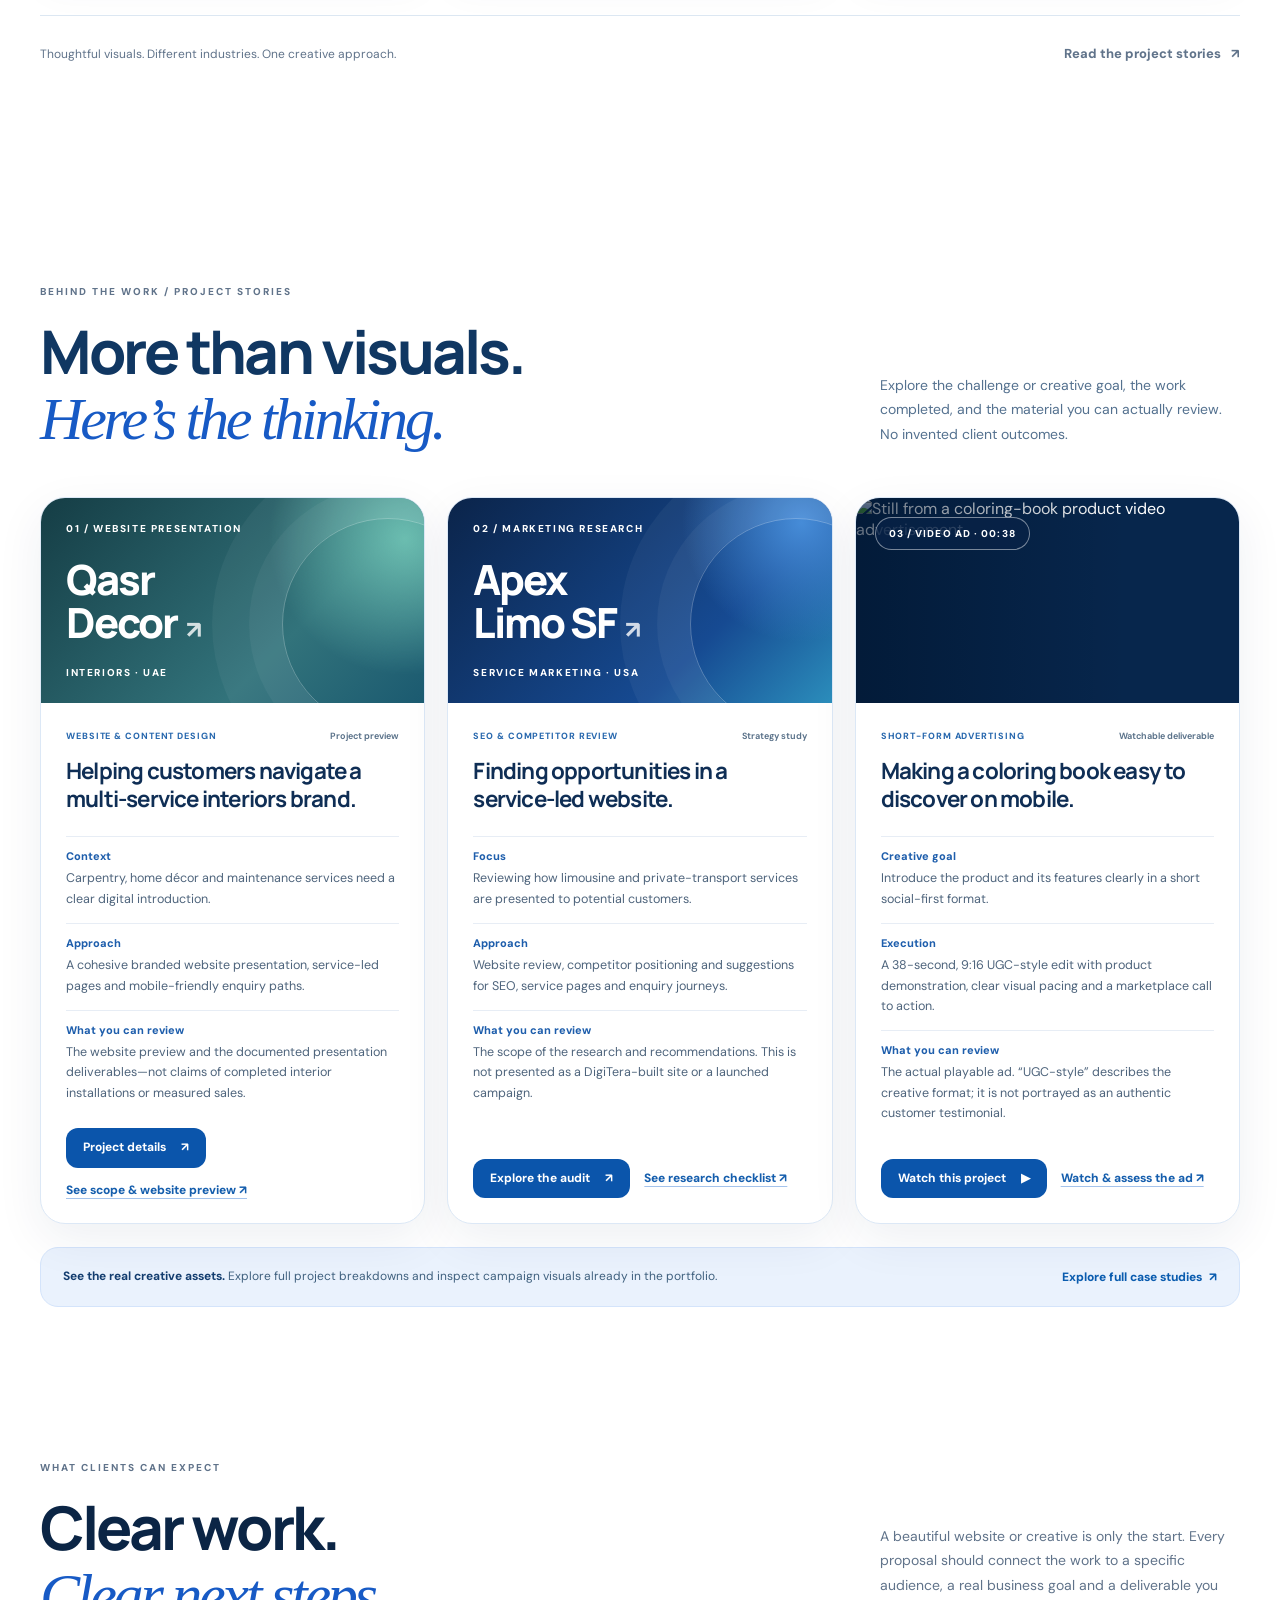
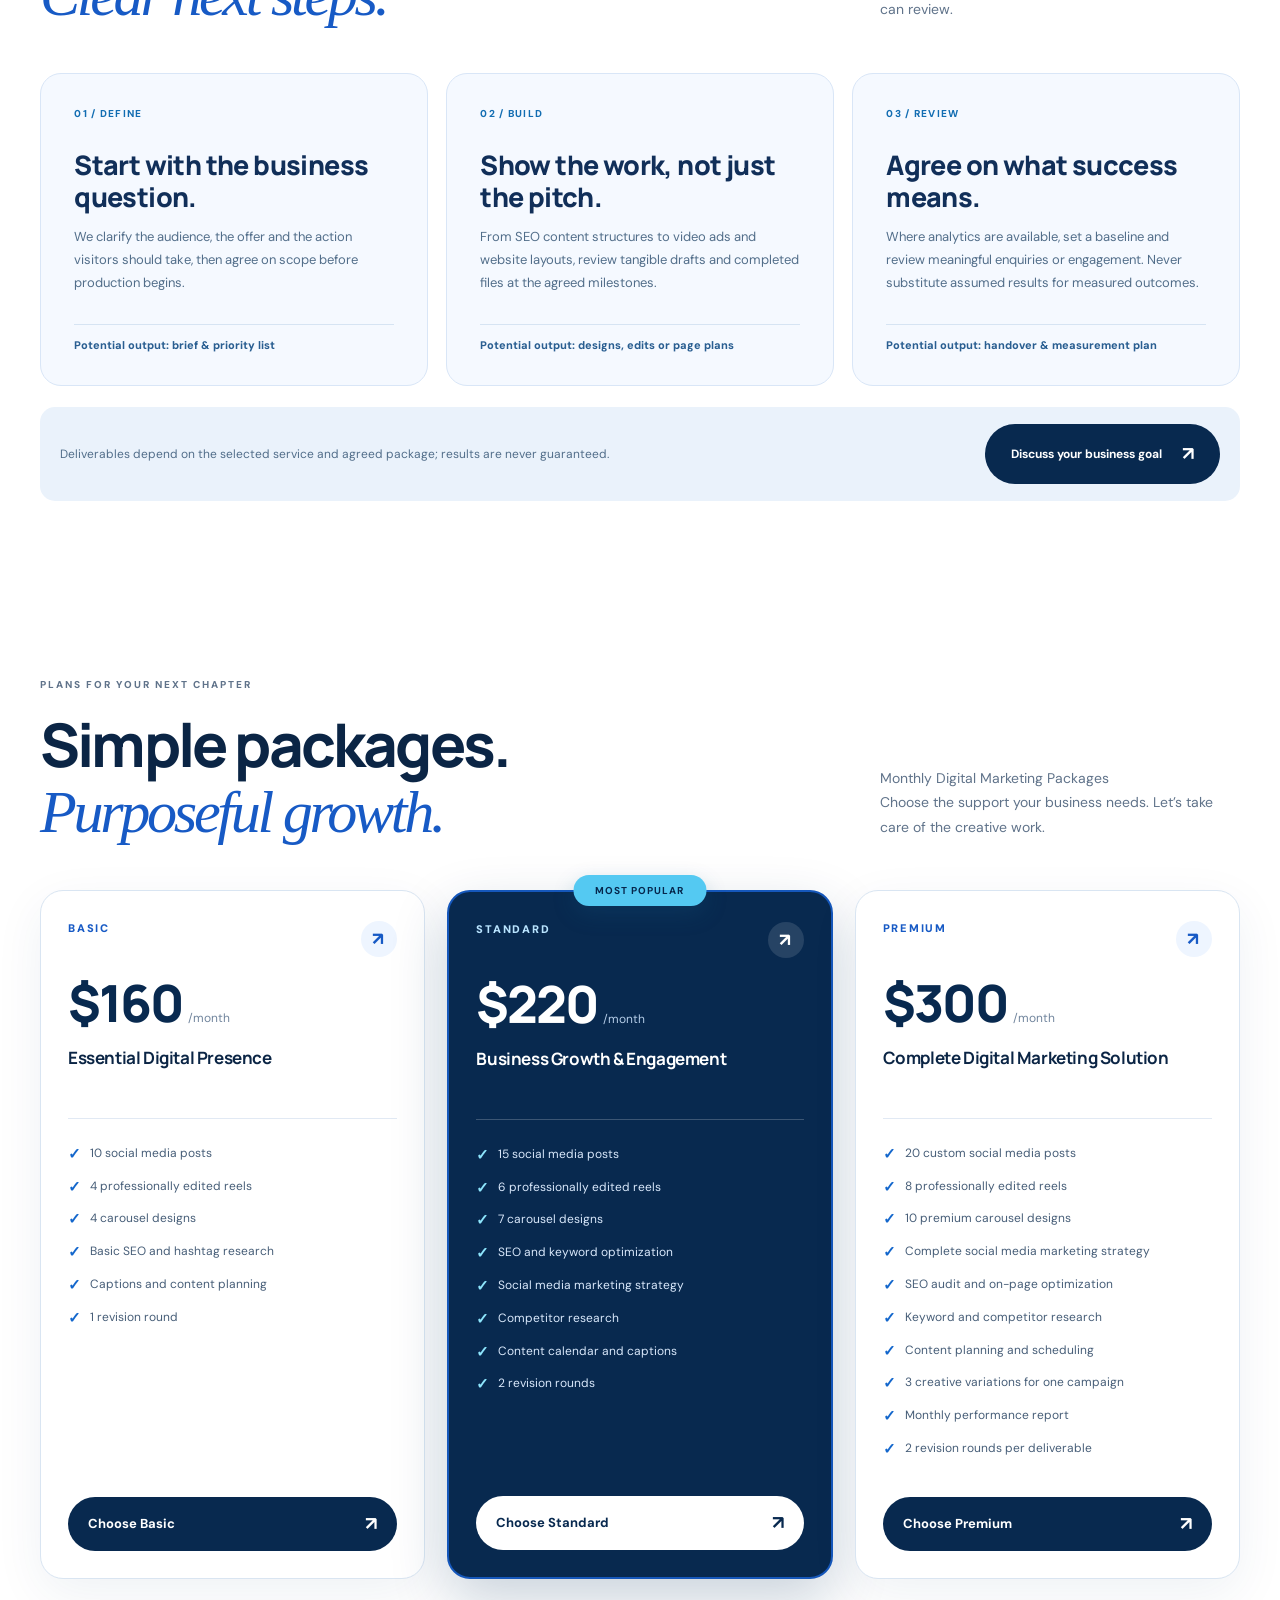
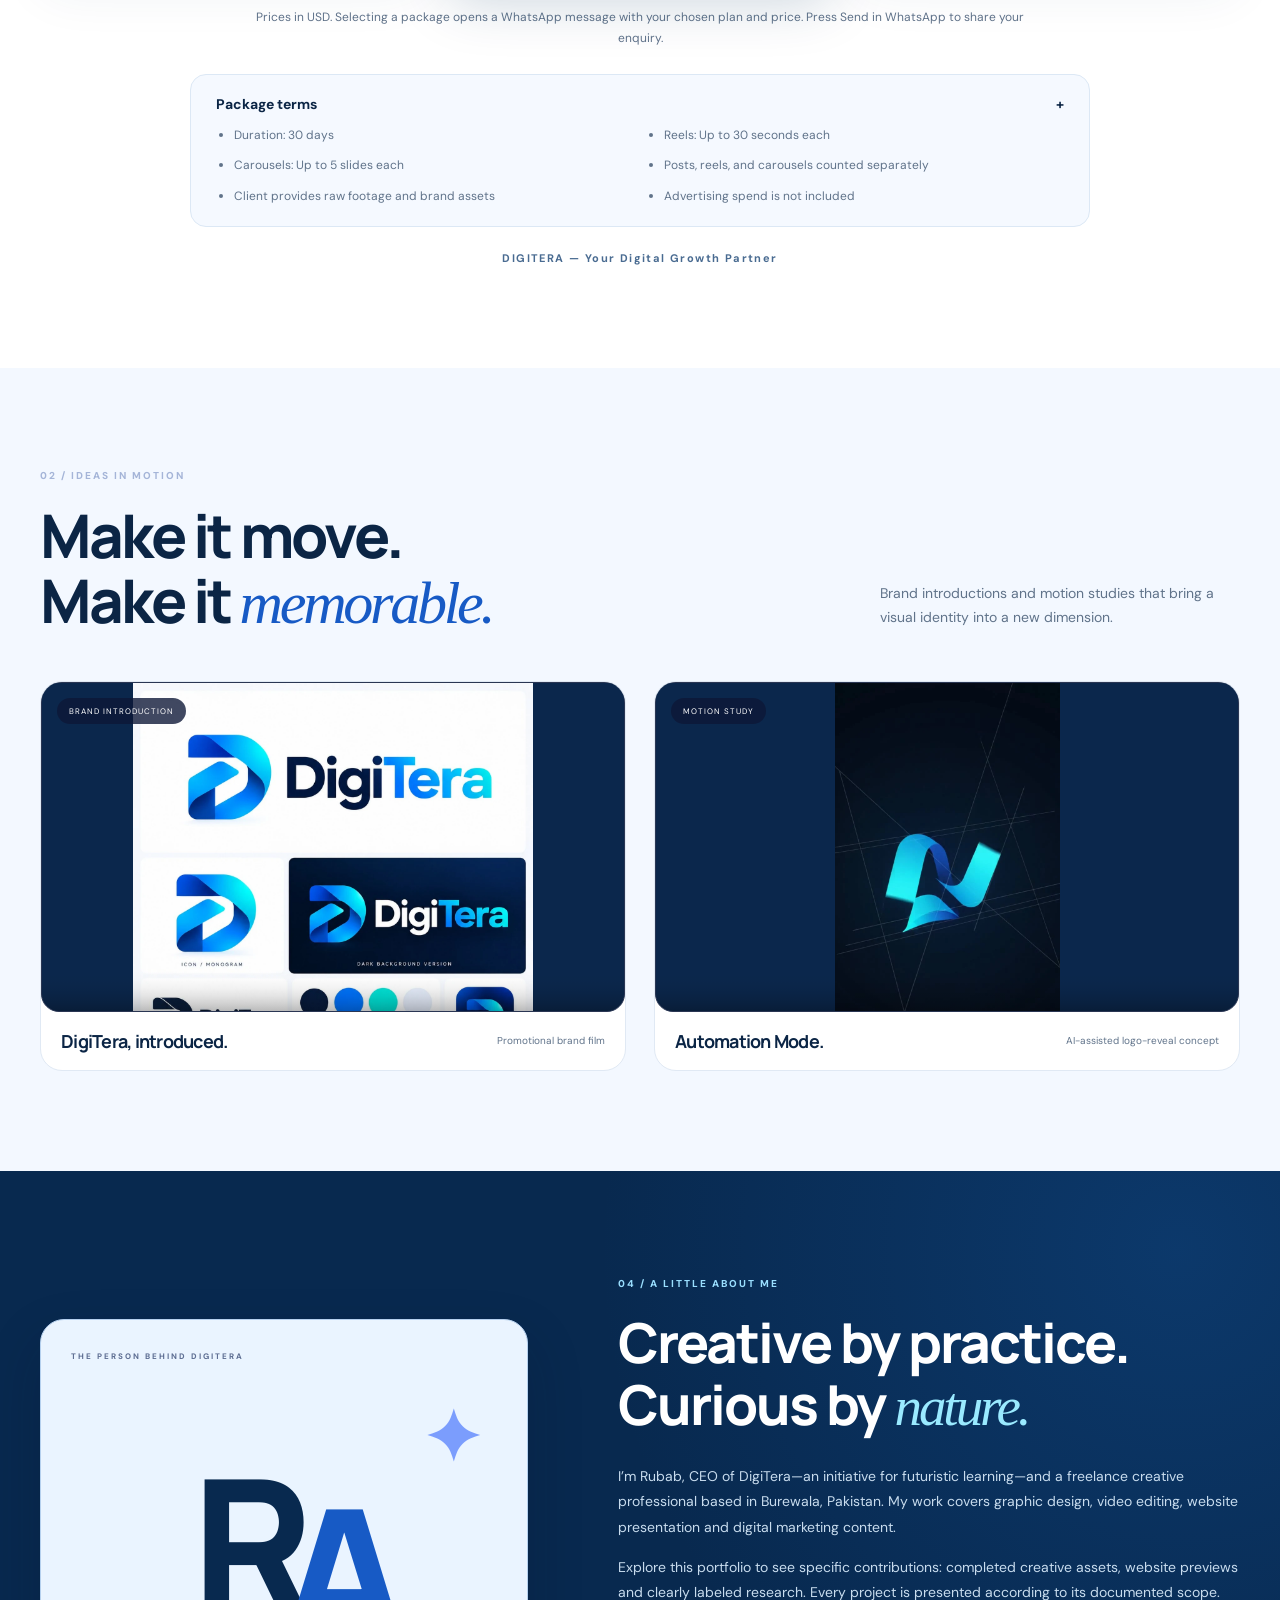
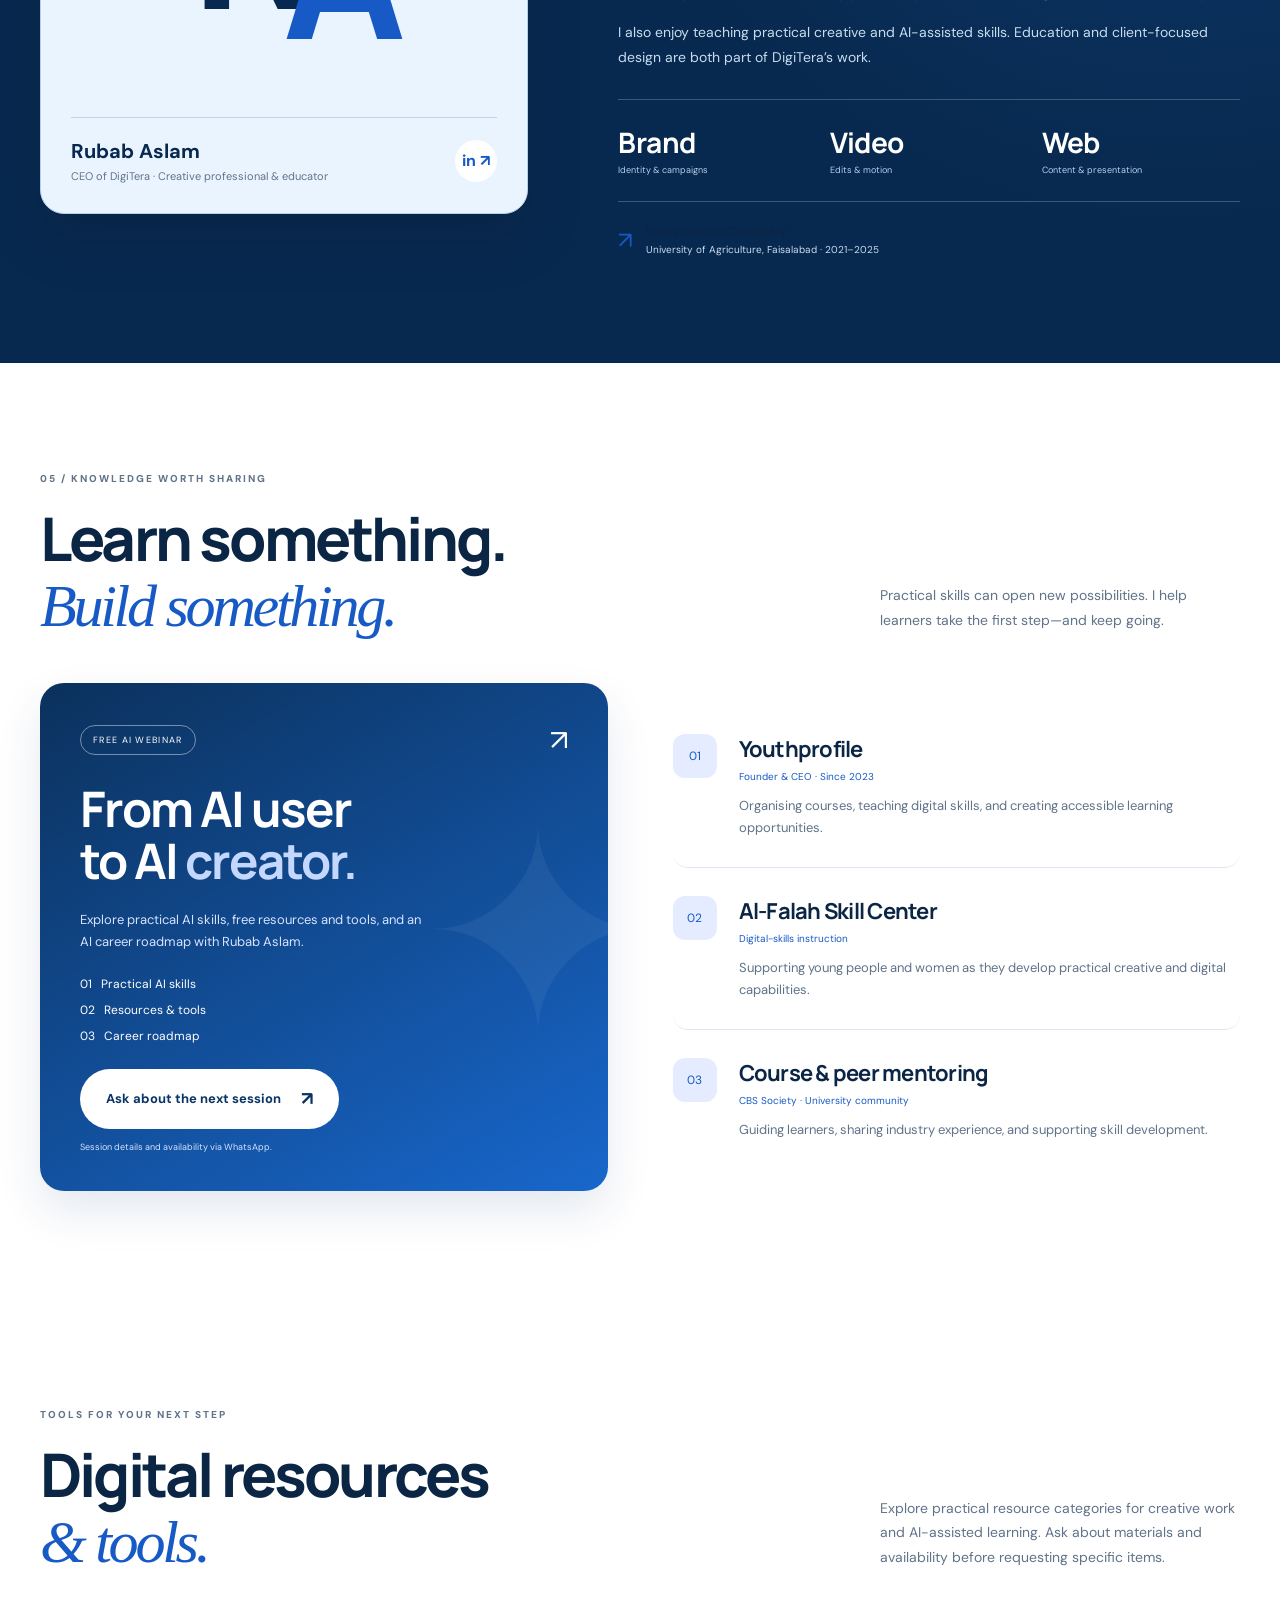
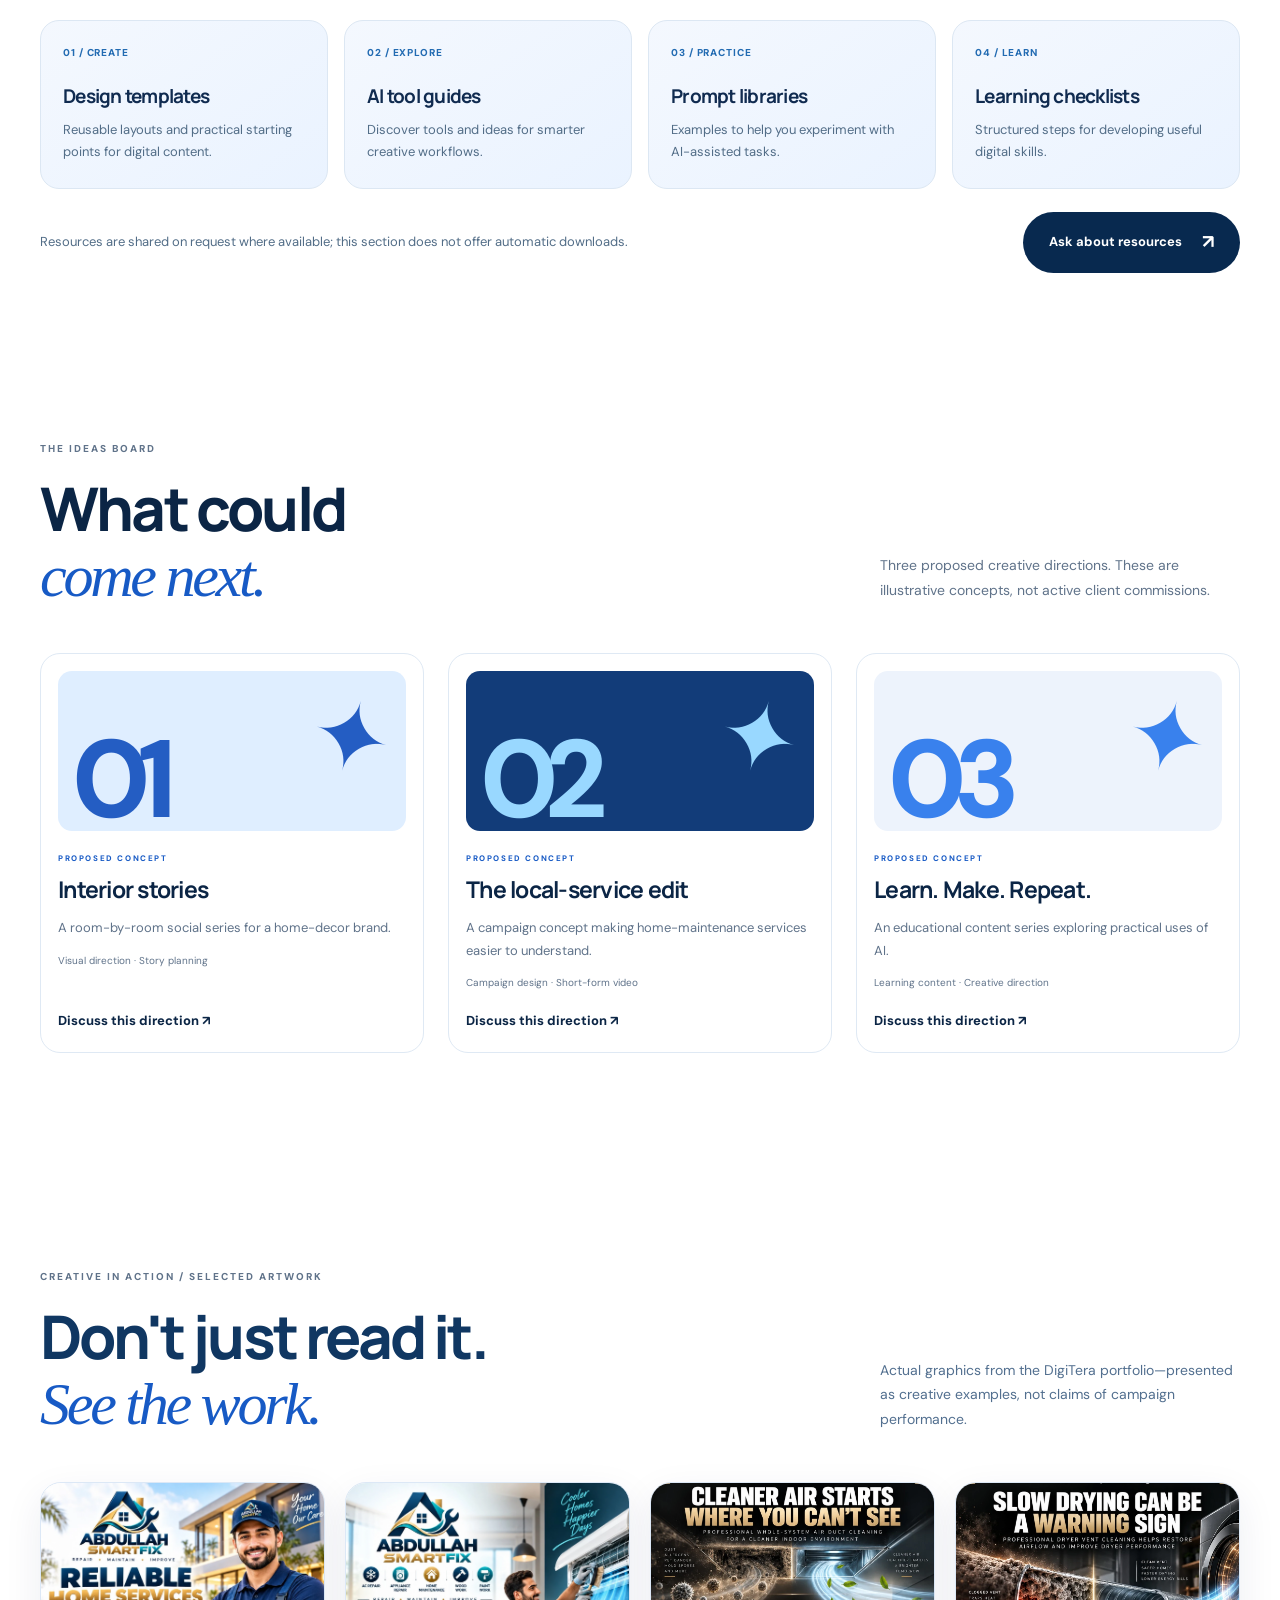
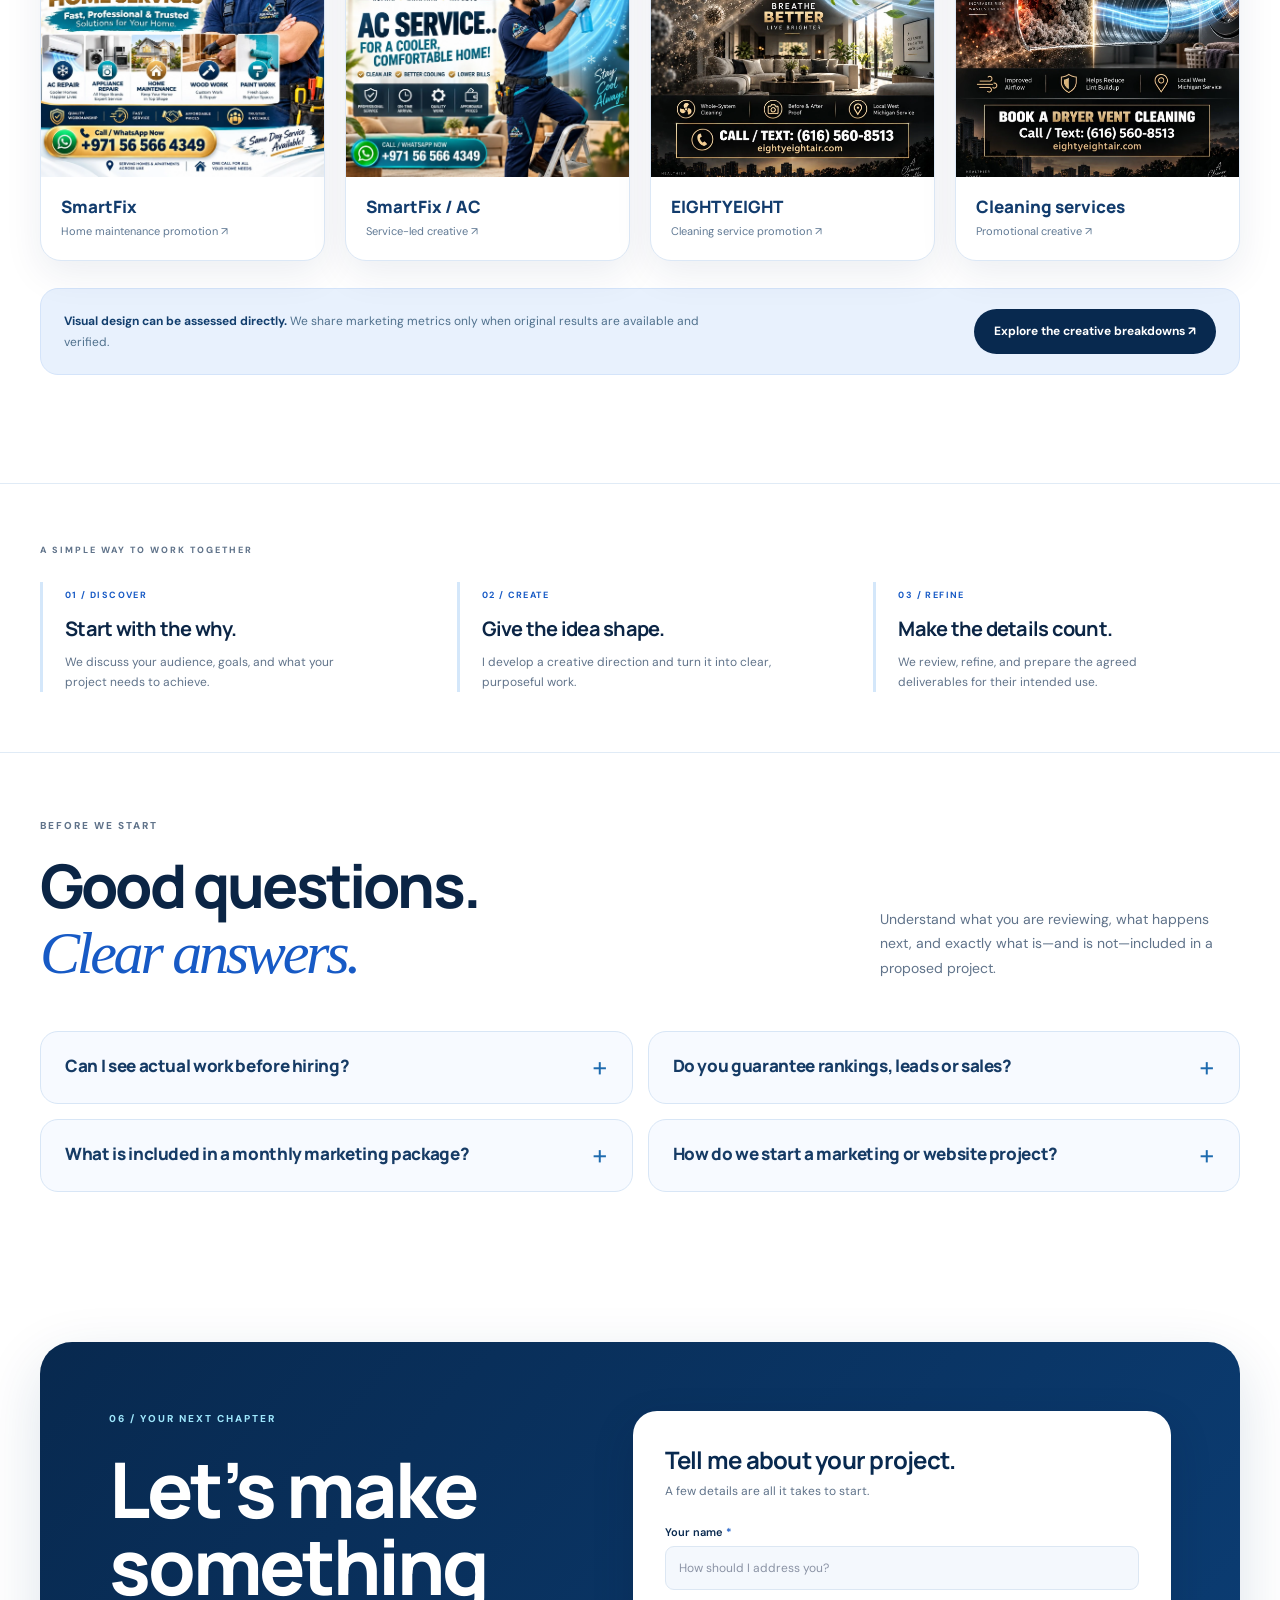
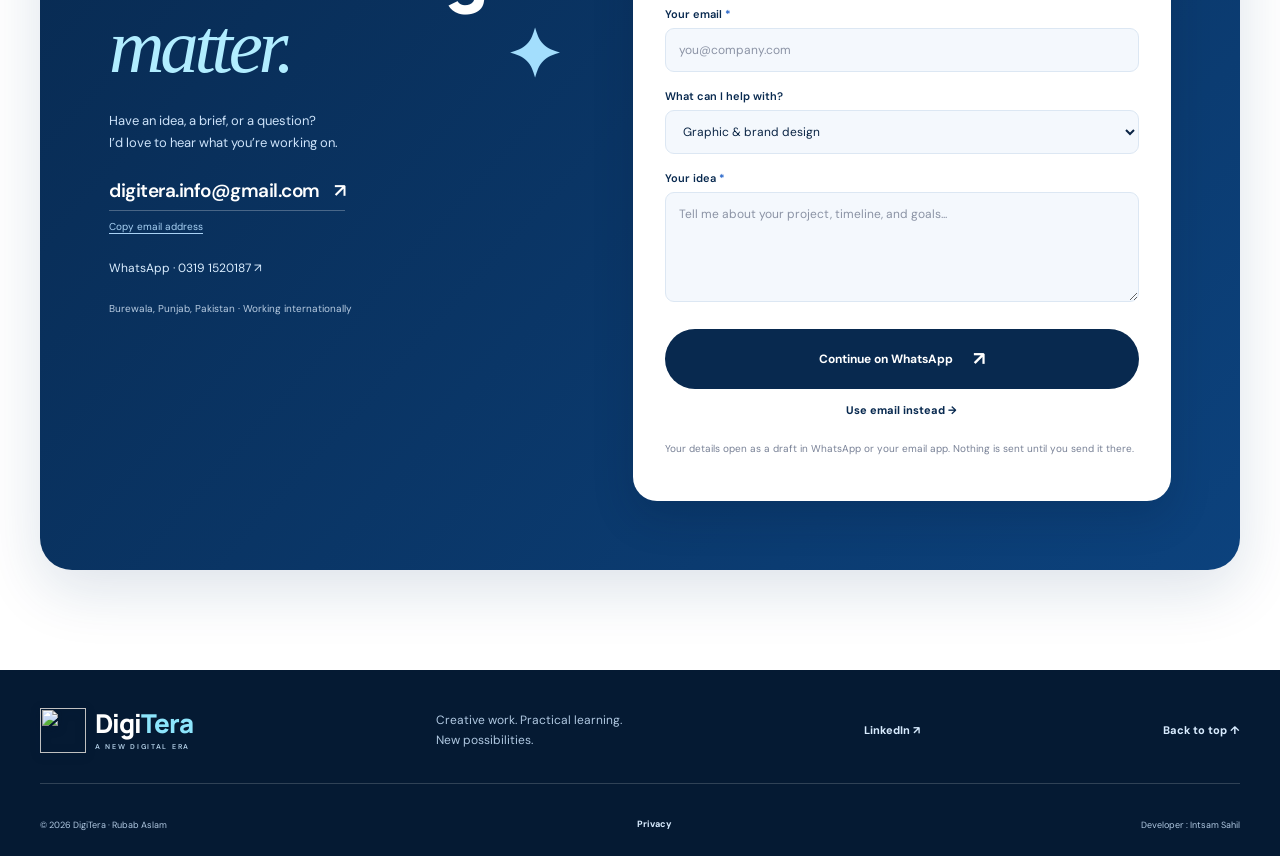
==== commit 6824fa7f: "Wrap desktop Resources & tools navigation label onto two lines" ====
--- a/index.html
+++ b/index.html
@@ -38,7 +38,7 @@
   <a class="skip" href="#main">Skip to content</a>
   <header class="site-header">
     <a class="brand" href="#home" aria-label="DigiTera home"><span class="brand-icon"><img src="https://d2ol7oe51mr4n9.cloudfront.net/user_3KGAZytFFncrg3eegwBqBr5PhzN/42a0d307-07c3-42c0-a807-09401f321310.webp" alt="" width="760" height="738"></span><span class="brand-name">Digi<span>Tera</span><small>A NEW DIGITAL ERA</small></span></a>
-    <nav class="desktop-nav" aria-label="Main navigation"><a href="#work">Work</a><a href="#case-studies">Case studies</a><a href="#services">Services</a><a href="#digital-resources">Digital resources &amp; tools</a><a href="#packages">Packages</a><a href="#about">About</a><a href="#learn">Learn</a></nav>
+    <nav class="desktop-nav" aria-label="Main navigation"><a href="#work">Work</a><a href="#case-studies">Case studies</a><a href="#services">Services</a><a href="#digital-resources" aria-label="Resources &amp; tools">Resources &amp;<br>tools</a><a href="#packages">Packages</a><a href="#about">About</a><a href="#learn">Learn</a></nav>
     <a class="button small header-cta" href="#contact">Let’s talk <span aria-hidden="true">↗</span></a>
     <button class="menu-toggle" type="button" aria-expanded="false" aria-controls="mobile-nav" aria-label="Open menu"><span></span><span></span></button>
     <nav id="mobile-nav" class="mobile-nav" aria-label="Mobile navigation" hidden><a href="#work">Selected work</a><a href="#case-studies">Case studies</a><a href="#services">Services</a><a href="#digital-resources">Digital resources &amp; tools</a><a href="#packages">Packages</a><a href="#about">About Rubab</a><a href="#learn">Learn with DigiTera</a><a href="#contact">Start a project ↗</a></nav>
--- a/services-enhancements.css
+++ b/services-enhancements.css
@@ -137,3 +137,95 @@
     transform: none !important;
   }
 }
+
+/* Resources now live in top-level navigation, not the Services accordion. */
+.desktop-nav { gap: clamp(9px, 1.1vw, 20px); font-size: 11px; white-space: nowrap; }
+.digitera-resources-section { scroll-margin-top: 80px; }
+.digitera-resources-grid { display: grid; grid-template-columns: repeat(4, minmax(0, 1fr)); gap: 16px; }
+.digitera-resources-grid article {
+  min-width: 0;
+  padding: 25px 22px;
+  background: linear-gradient(145deg, #f4f8fe, #eaf3ff);
+  border: 1px solid #dce7f3;
+  border-radius: 19px;
+}
+.digitera-resources-grid article > span {
+  display: block;
+  margin-bottom: 25px;
+  color: #226bb2;
+  font-size: 10px;
+  font-weight: 800;
+  letter-spacing: .09em;
+}
+.digitera-resources-grid h3 { font-size: 19px; line-height: 1.3; color: #102b50; }
+.digitera-resources-grid p { margin-top: 10px; font-size: 13px; color: #526d87; }
+.digitera-resources-footer {
+  display: flex;
+  justify-content: space-between;
+  align-items: center;
+  gap: 20px;
+  margin-top: 23px;
+}
+.digitera-resources-footer p { max-width: 660px; color: #526d87; font-size: 13px; }
+.digitera-resources-footer .button { flex-shrink: 0; }
+@media (max-width: 1100px) {
+  .digitera-resources-grid { grid-template-columns: repeat(2, minmax(0, 1fr)); }
+}
+@media (max-width: 600px) {
+  .desktop-nav, .site-header .header-cta { display: none !important; }
+  .site-header .menu-toggle {
+    display: flex; flex-direction: column; align-items: center; justify-content: center;
+    gap: 5px; flex-shrink: 0; width: 46px; height: 46px; margin-left: auto;
+    padding: 13px; border: 1px solid #ffffff5a; border-radius: 50%;
+  }
+  .site-header .menu-toggle span {
+    display: block; width: 17px; height: 2px; background: #fff;
+    transition: transform .2s ease;
+  }
+  .site-header .menu-toggle[aria-expanded="true"] span:first-child { transform: translateY(3.5px) rotate(45deg); }
+  .site-header .menu-toggle[aria-expanded="true"] span:last-child { transform: translateY(-3.5px) rotate(-45deg); }
+  .site-header .mobile-nav {
+    display: flex; flex-direction: column; position: absolute;
+    top: calc(100% + 7px); left: 0; right: 0;
+    padding: 12px 22px 20px; max-height: min(70vh, 540px); overflow-y: auto;
+    border: 1px solid #345d88; border-radius: 18px;
+    background: #08294f; color: #fff;
+    box-shadow: 0 20px 44px #06244d47;
+    z-index: 20;
+  }
+  .site-header .mobile-nav a {
+    display: block; padding: 12px 0; font-size: 14px;
+    border-bottom: 1px solid #ffffff2a;
+  }
+}
+@media (max-width: 600px) {
+  .digitera-resources-grid { grid-template-columns: 1fr; gap: 12px; }
+  .digitera-resources-grid article { padding: 22px 20px; }
+  .digitera-resources-grid article > span { margin-bottom: 14px; }
+  .digitera-resources-footer { align-items: stretch; flex-direction: column; }
+  .digitera-resources-footer .button { align-self: flex-start; }
+}
+
+/* Keep the classic horizontal navigation on desktop/tablet views. */
+@media (min-width: 601px) and (max-width: 850px) {
+  .site-header .desktop-nav {
+    display: flex;
+    align-items: center;
+    flex-wrap: nowrap;
+    gap: clamp(4px, .7vw, 9px);
+    font-size: 10px;
+    white-space: nowrap;
+    min-width: 0;
+  }
+  .site-header .brand { flex-shrink: 0; }
+  .site-header .header-cta { display: none; }
+  .site-header .menu-toggle { display: none; }
+}
+@media (min-width: 601px) and (max-width: 700px) {
+  .site-header .desktop-nav { gap: 4px; font-size: 9px; }
+  .site-header .brand-icon { width: 34px; height: 34px; }
+  .site-header .brand-icon img { width: 76px; left: -21px; top: -21px; }
+  .site-header .brand-name { font-size: 18px; }
+  .site-header .brand-name small { font-size: 5px; letter-spacing: .7px; }
+  .site-header { padding-inline: 12px; }
+}
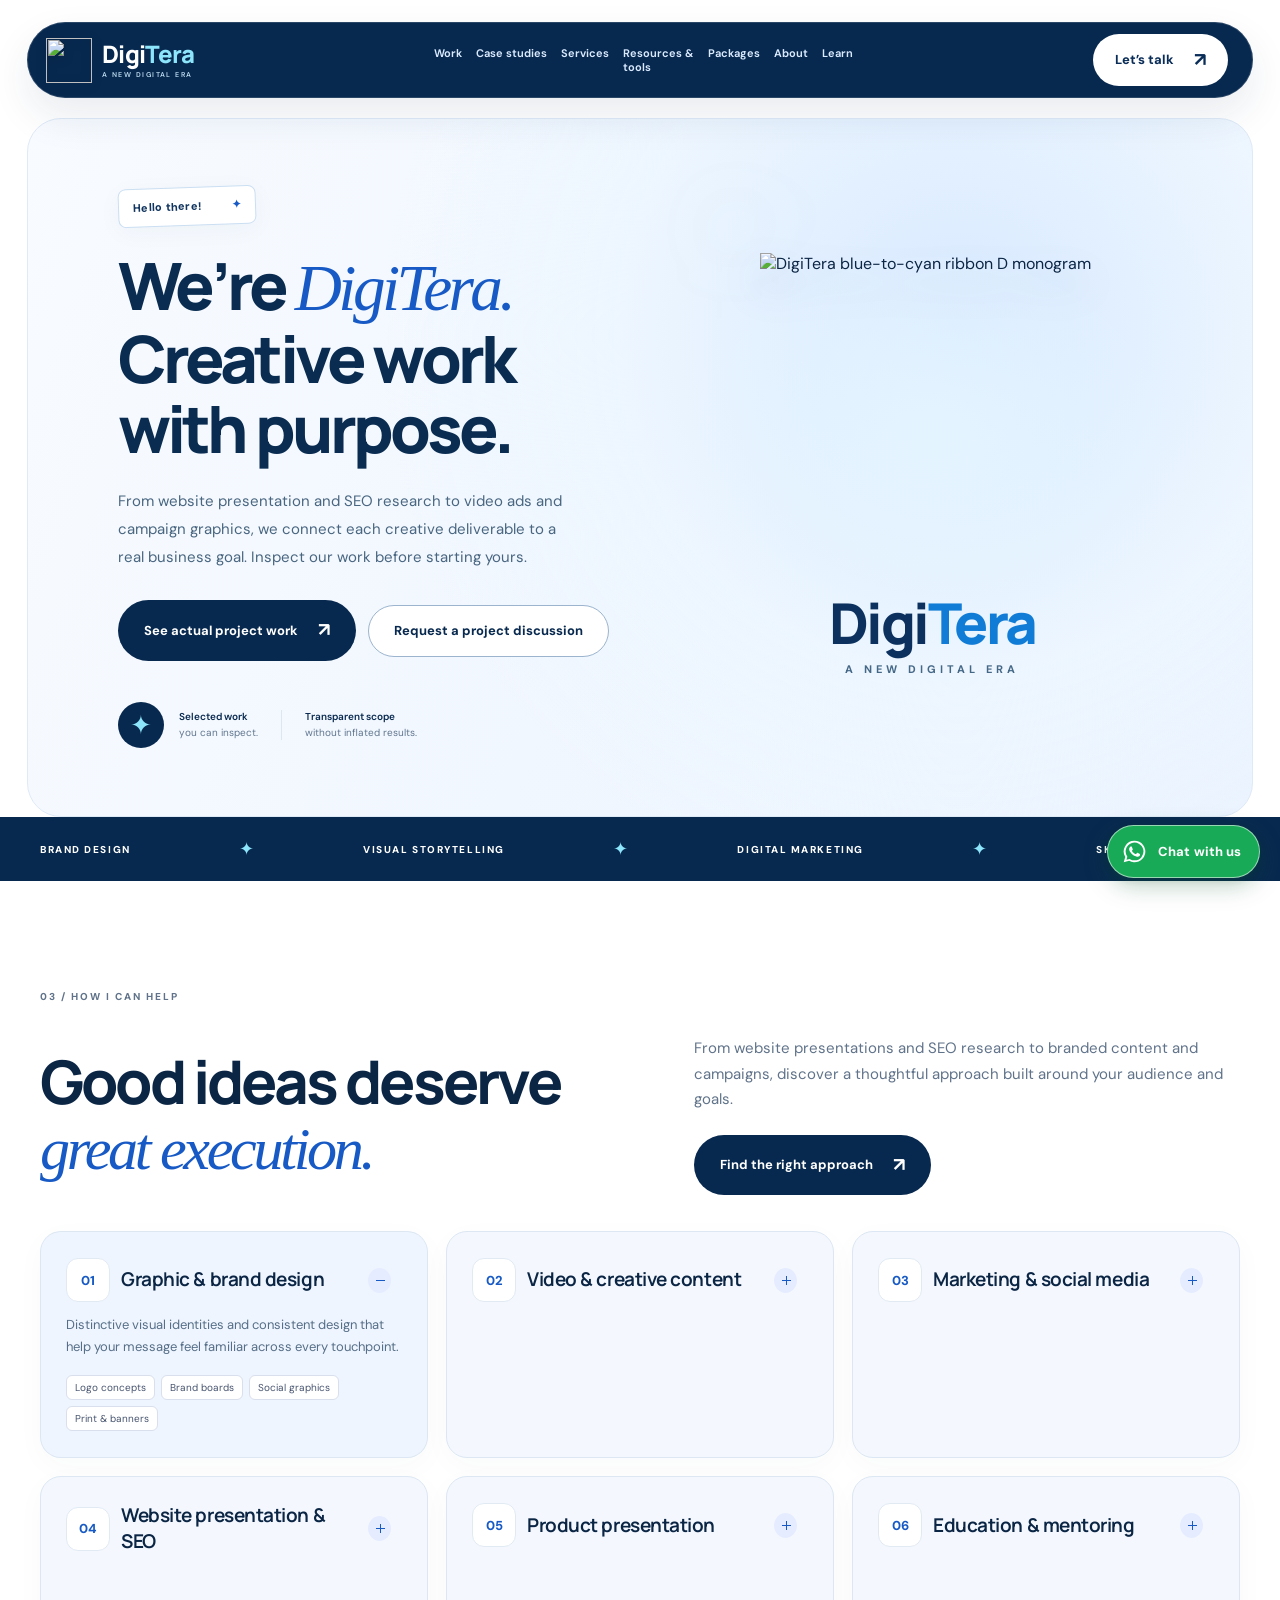
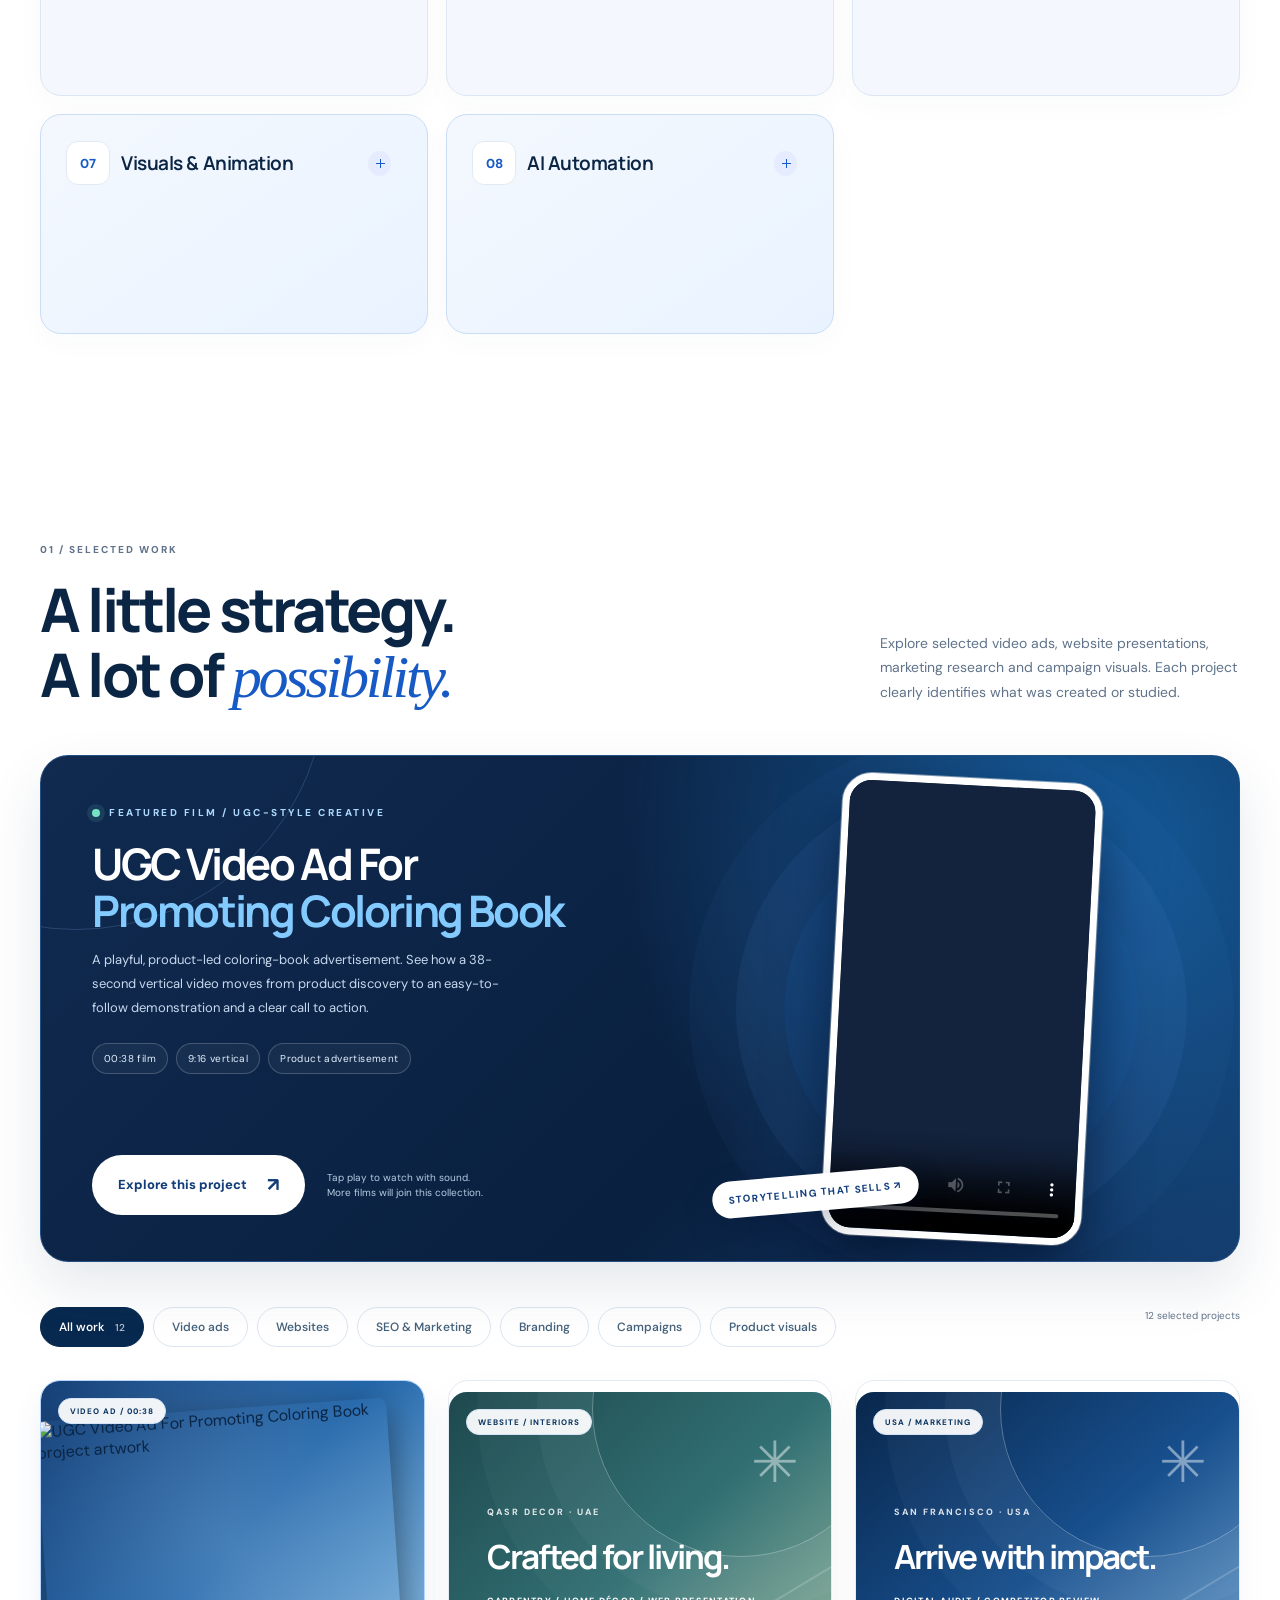
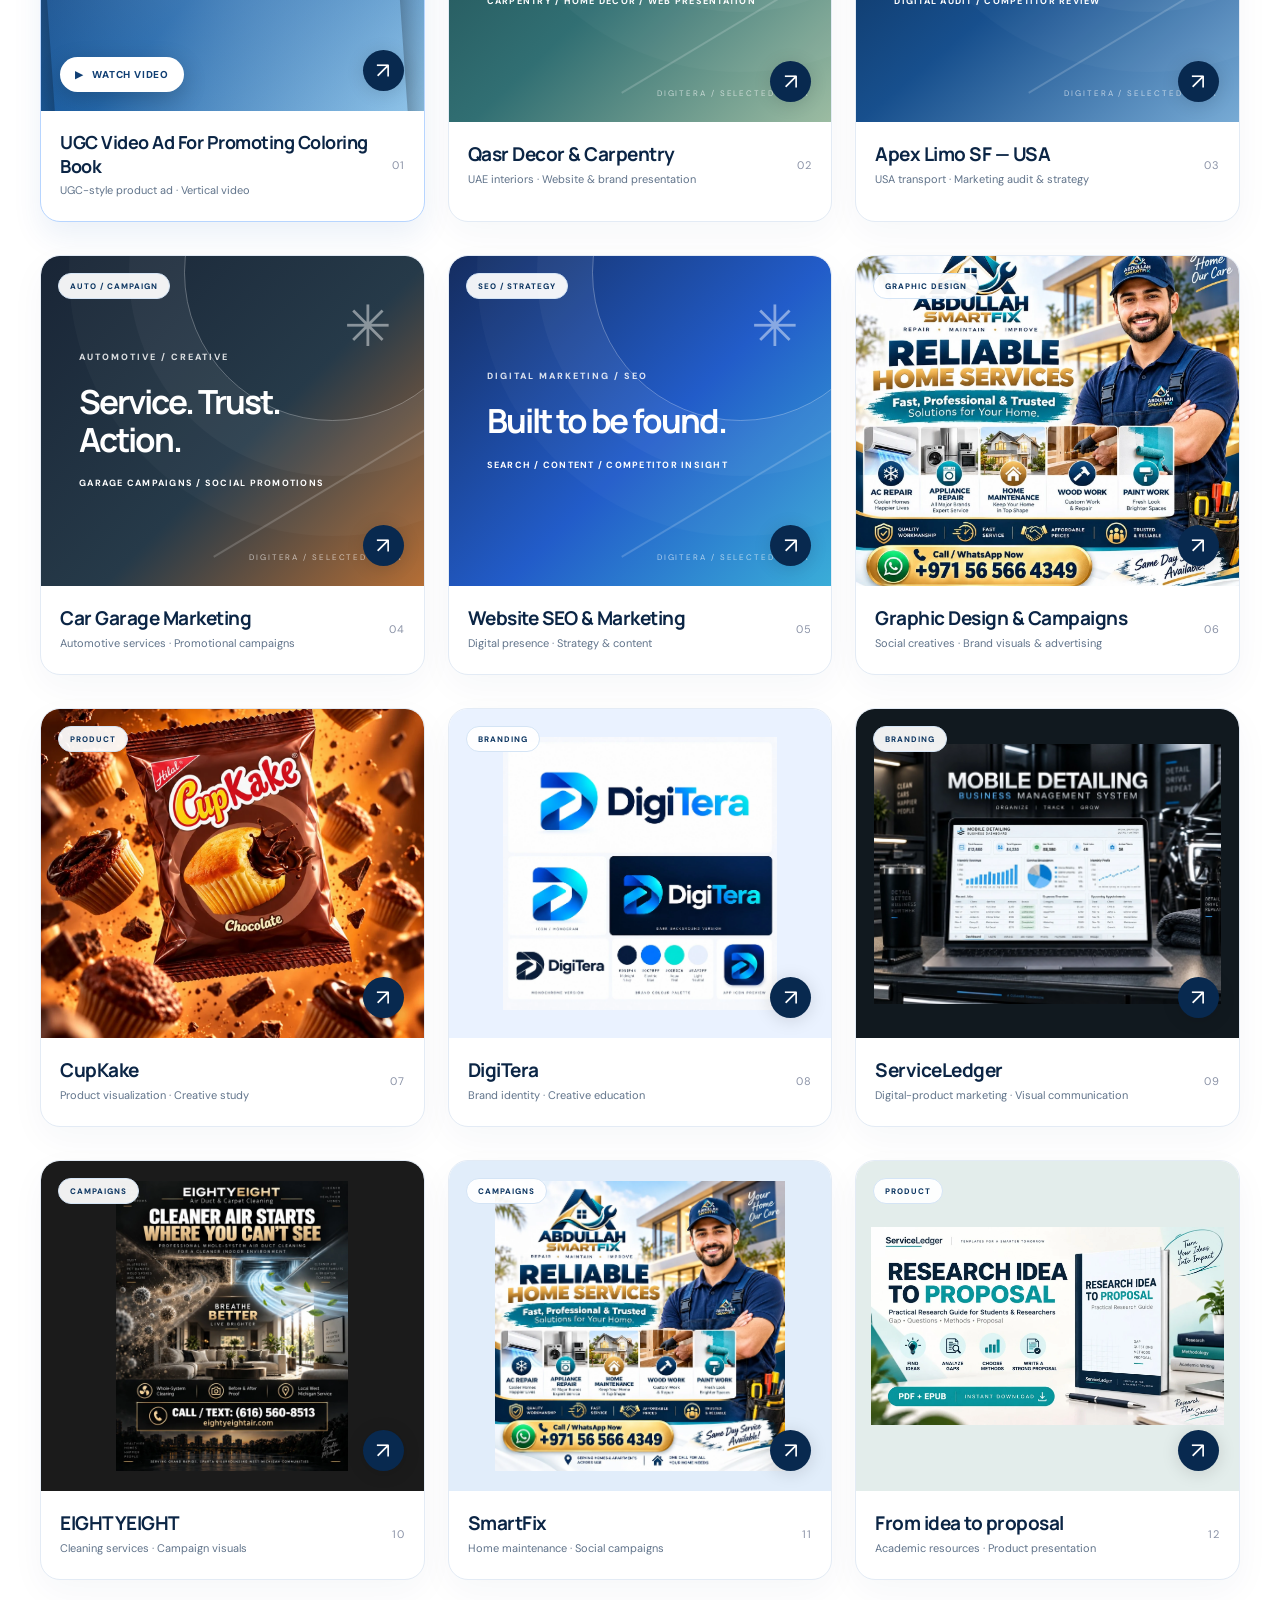
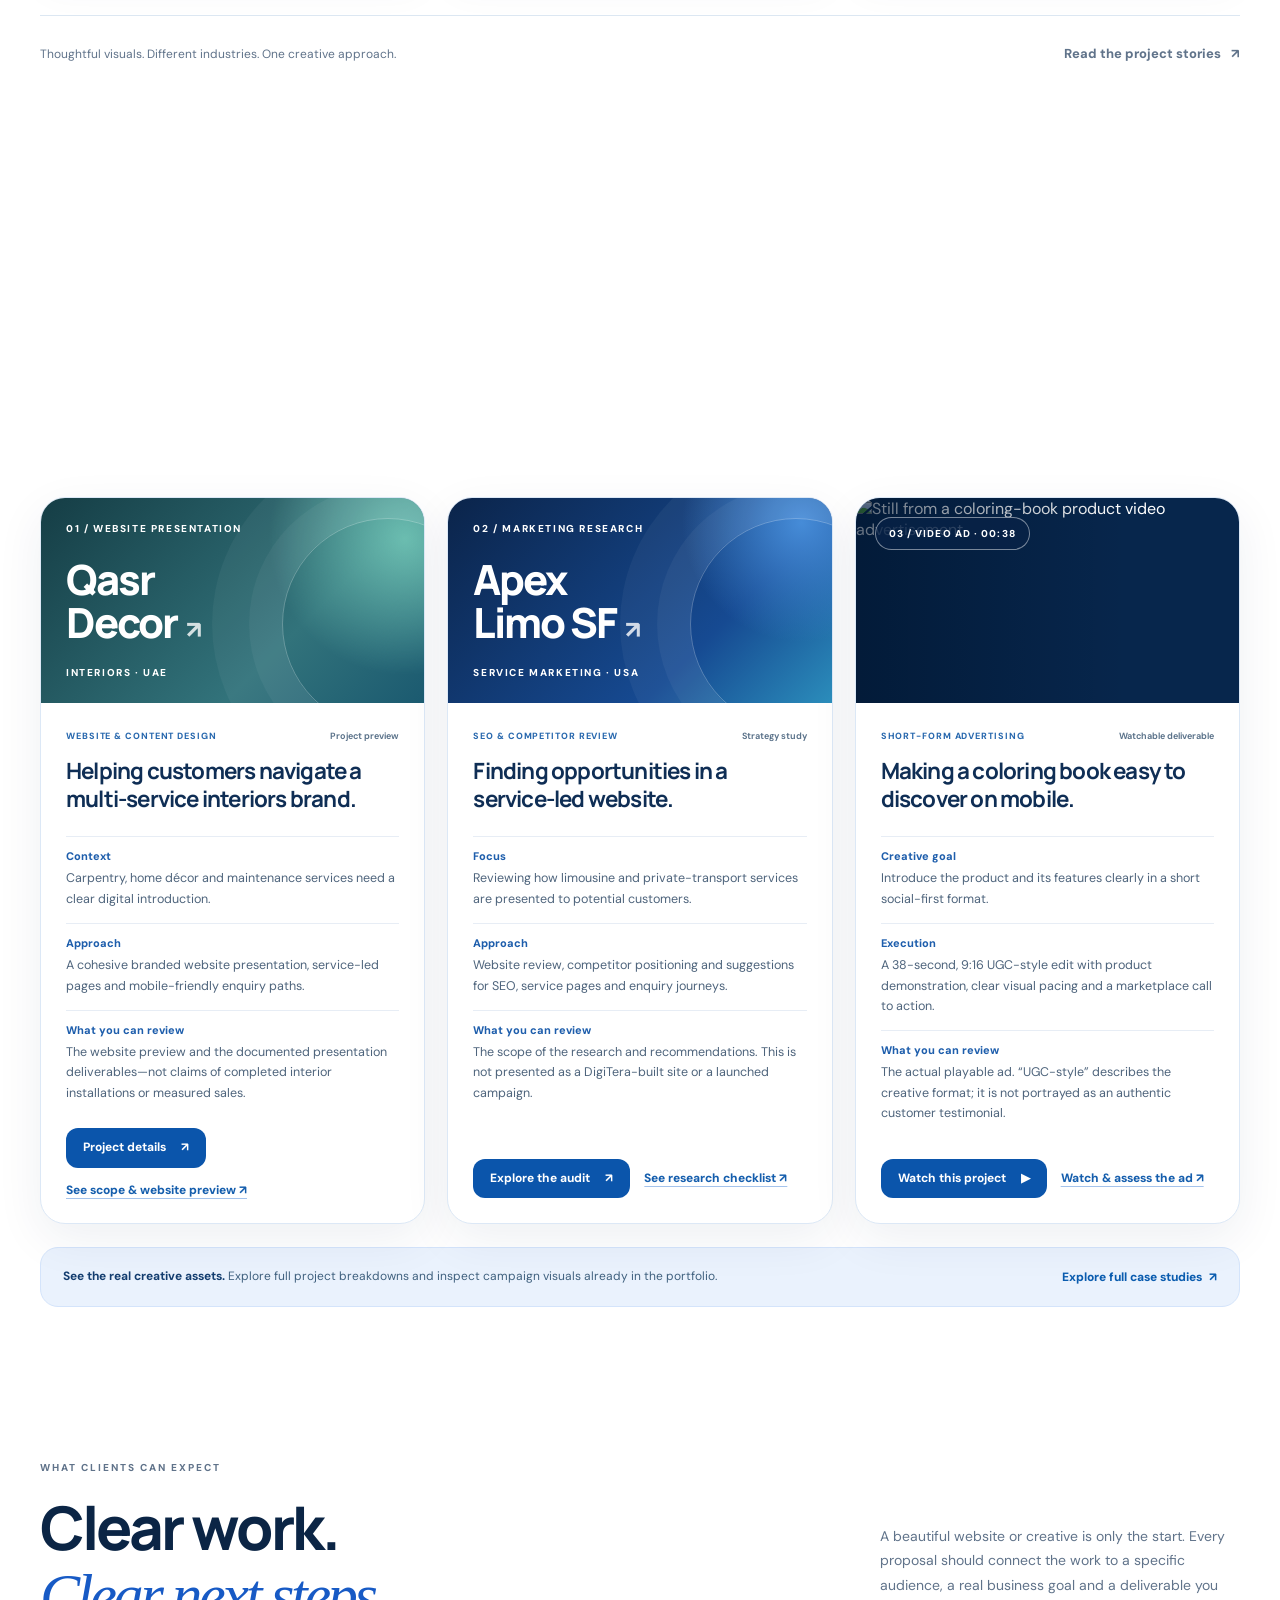
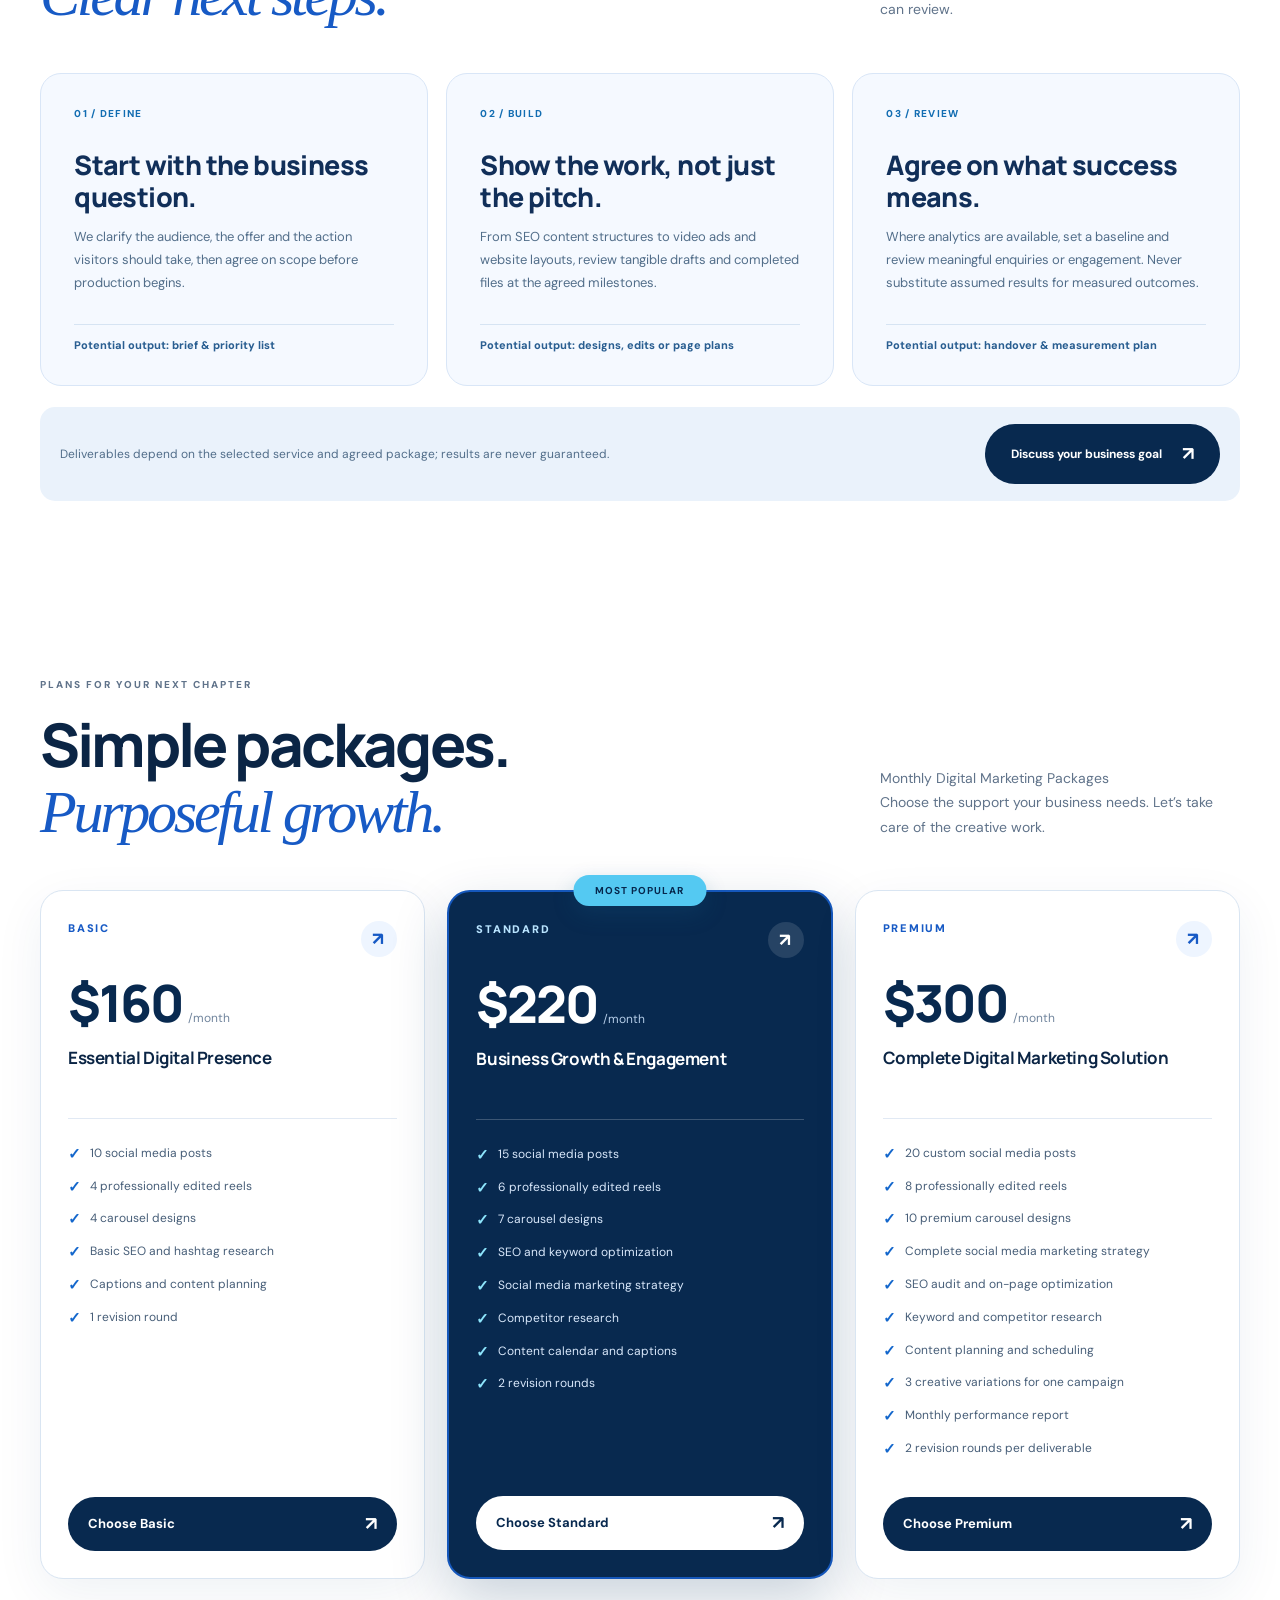
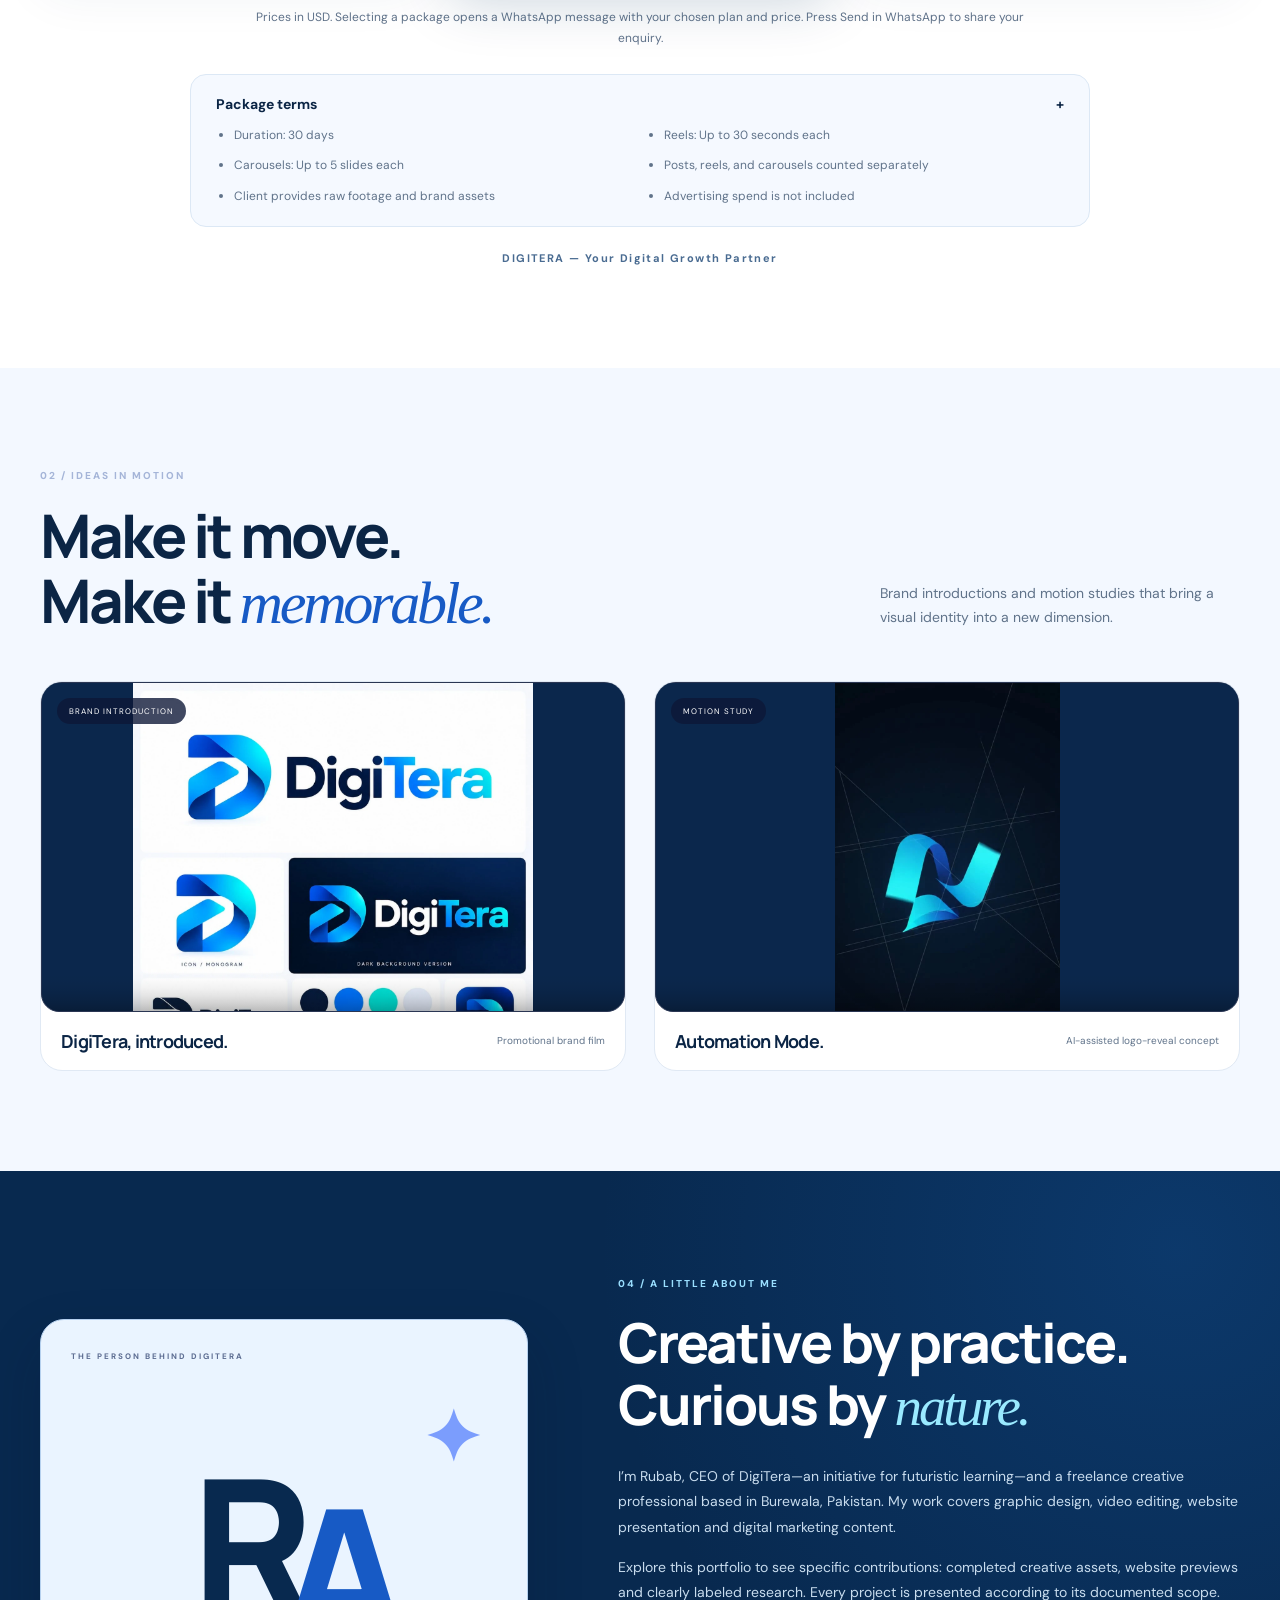
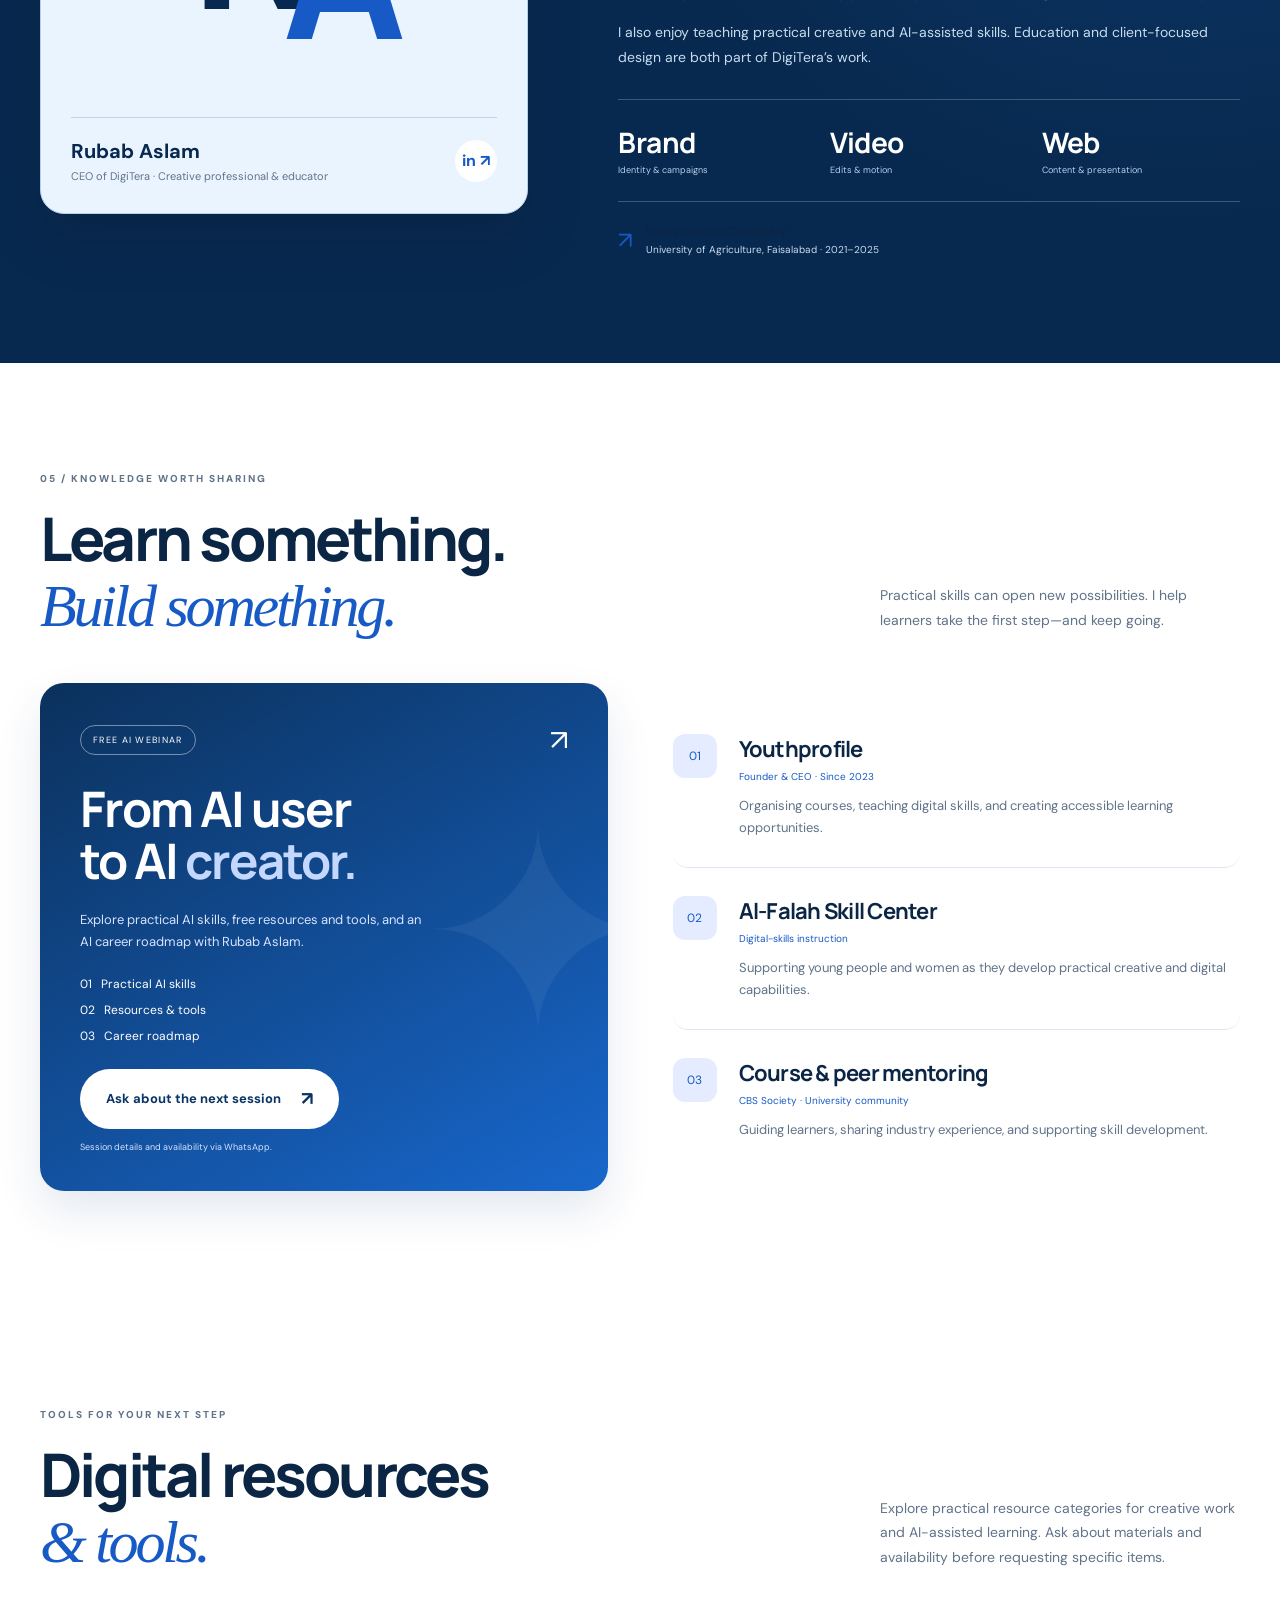
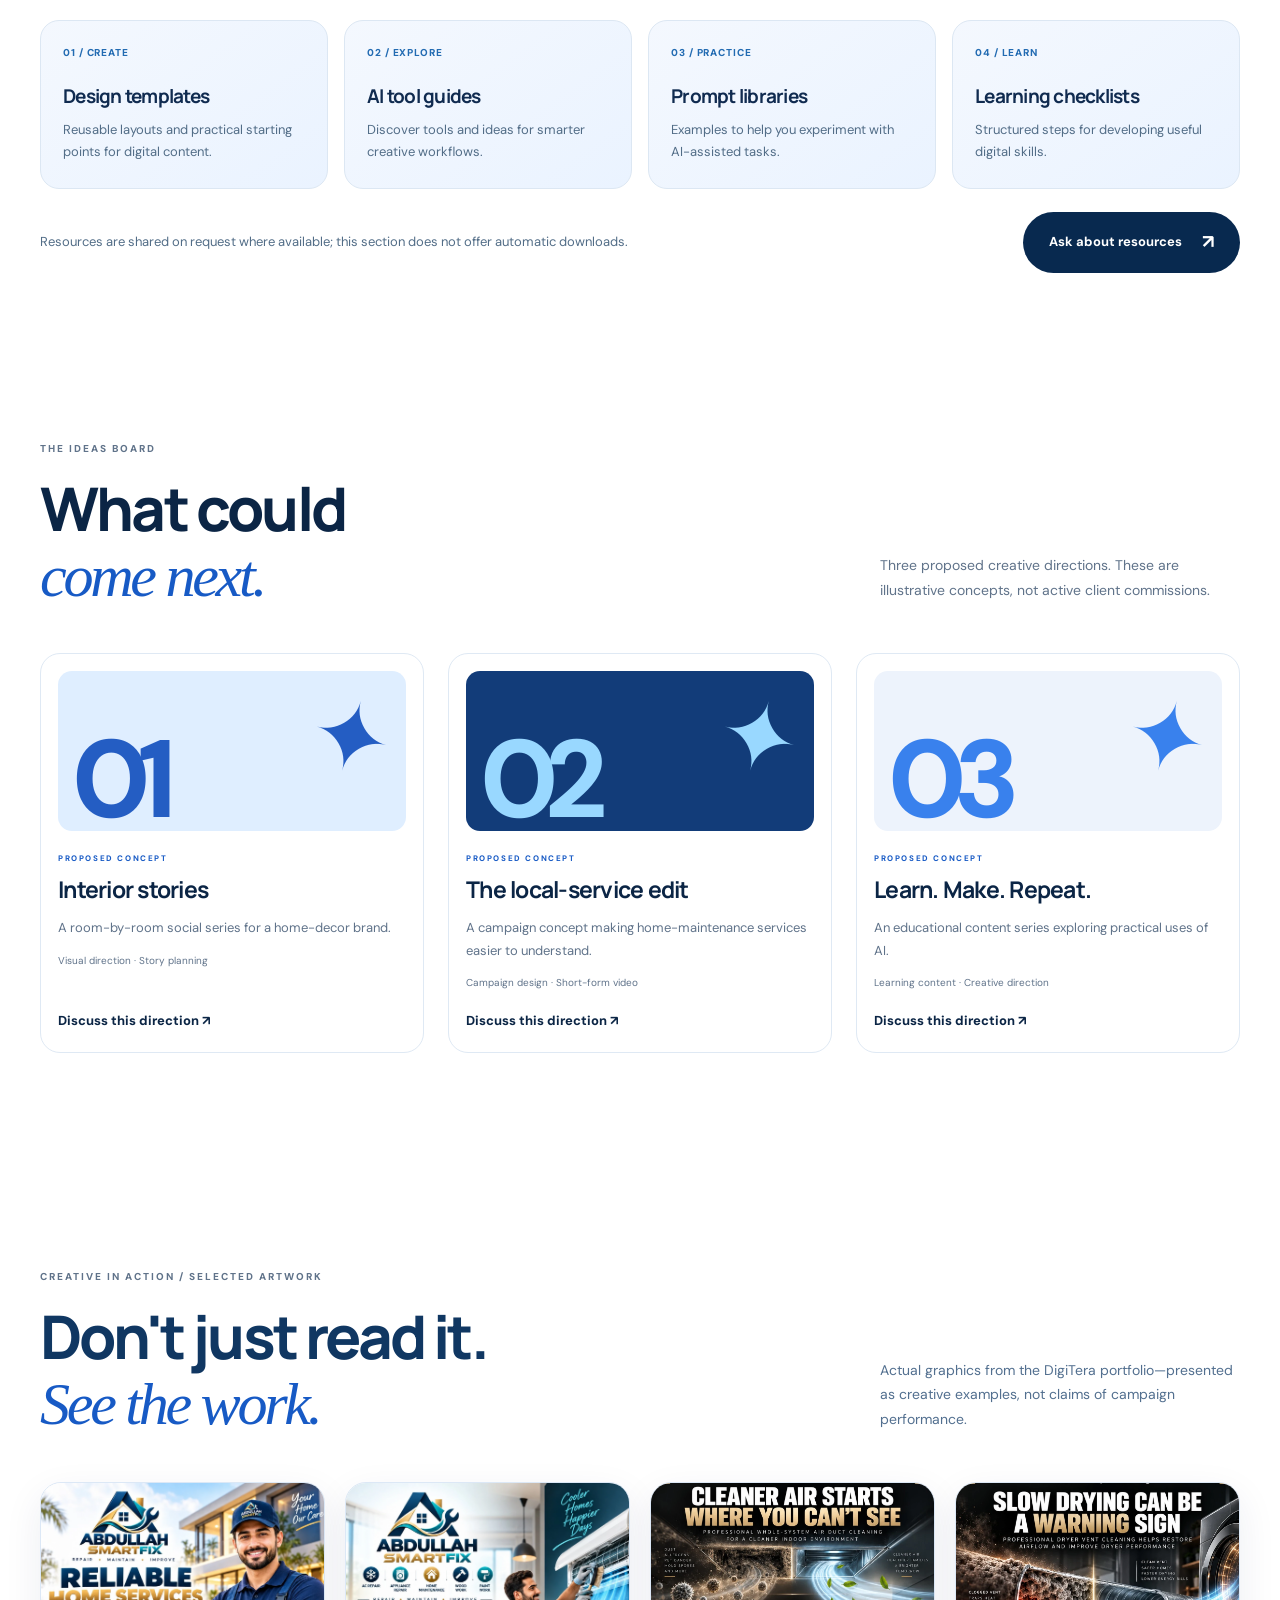
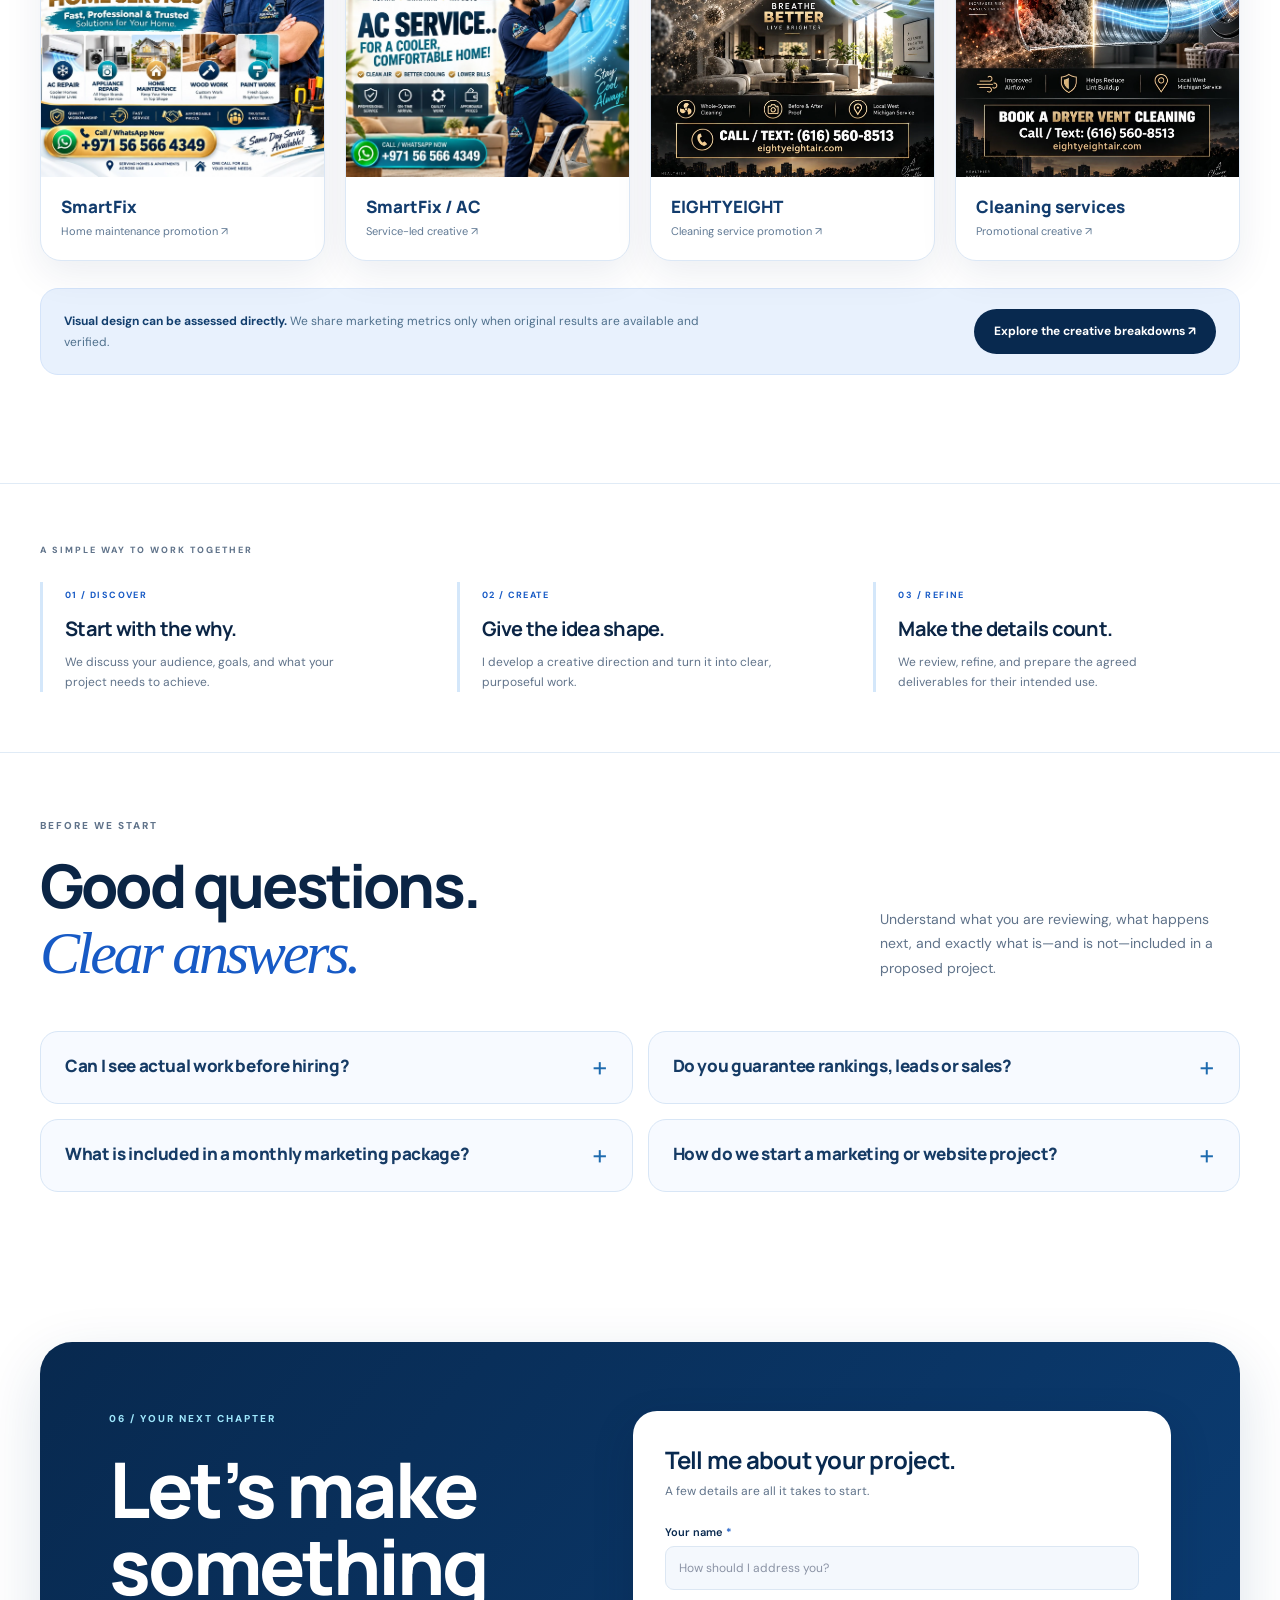
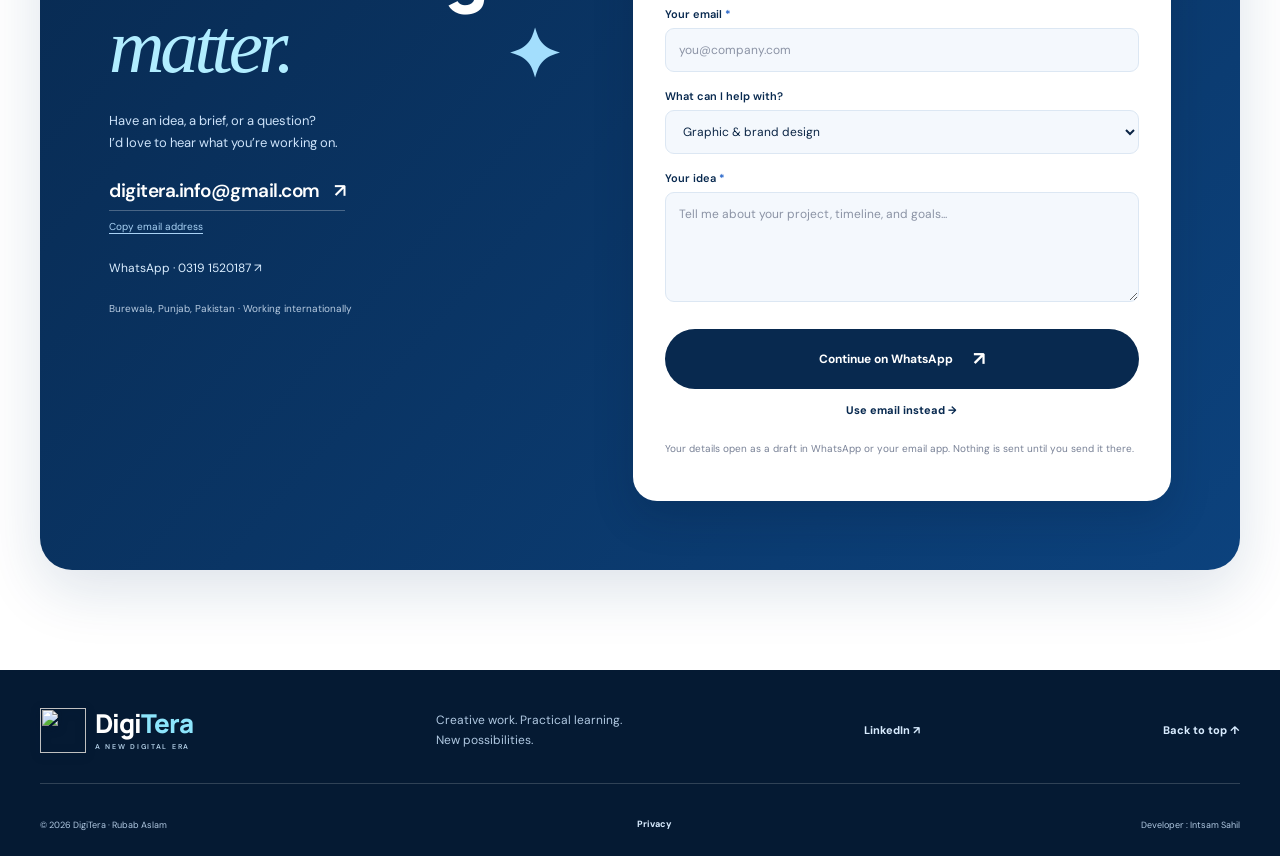
==== commit 55c6b26c: "Add distinct accessible vector illustrations to all eight service cards" ====
--- a/index.html
+++ b/index.html
@@ -32,7 +32,7 @@
     }
   }
   </script>
-  <link rel="stylesheet" href="styles.css"><link rel="stylesheet" href="refresh.css"><link rel="stylesheet" href="studio.css"><link rel="stylesheet" href="portfolio.css"><link rel="stylesheet" href="brand-refresh.css"><link rel="stylesheet" href="client-upgrade.css"><link rel="stylesheet" href="services-enhancements.css"><script src="projects.js" defer></script><script src="app.js" defer></script>
+  <link rel="stylesheet" href="styles.css"><link rel="stylesheet" href="refresh.css"><link rel="stylesheet" href="studio.css"><link rel="stylesheet" href="portfolio.css"><link rel="stylesheet" href="brand-refresh.css"><link rel="stylesheet" href="client-upgrade.css"><link rel="stylesheet" href="services-enhancements.css"><link rel="stylesheet" href="service-visuals.css"><script src="projects.js" defer></script><script src="app.js" defer></script>
 </head>
 <body>
   <a class="skip" href="#main">Skip to content</a>
@@ -55,14 +55,14 @@
     <div class="specialties" aria-label="Creative disciplines"><div class="wrap"><span>BRAND DESIGN</span><b aria-hidden="true">✦</b><span>VISUAL STORYTELLING</span><b aria-hidden="true">✦</b><span>DIGITAL MARKETING</span><b aria-hidden="true">✦</b><span>SKILLS THAT EMPOWER</span></div></div>
 
     <section class="section wrap services-section" id="services"><div class="services-intro"><p class="eyebrow">03 / HOW I CAN HELP</p><h2>Good ideas deserve<br><em>great execution.</em></h2><p>From website presentations and SEO research to branded content and campaigns, discover a thoughtful approach built around your audience and goals.</p><a class="button" href="#contact">Find the right approach <span aria-hidden="true">↗</span></a><div class="service-art" aria-hidden="true"><span>CREATE</span><i>✦</i><span>CONNECT</span></div></div><div class="service-list">
-      <details open><summary><span class="service-number">01</span><h3>Graphic & brand design</h3><span class="detail-icon"></span></summary><div class="service-content"><p>Distinctive visual identities and consistent design that help your message feel familiar across every touchpoint.</p><div class="chips"><span>Logo concepts</span><span>Brand boards</span><span>Social graphics</span><span>Print & banners</span></div></div></details>
-      <details><summary><span class="service-number">02</span><h3>Video & creative content</h3><span class="detail-icon"></span></summary><div class="service-content"><p>Turn your ideas and footage into clear, engaging content for social platforms and brand communication.</p><div class="chips"><span>Short-form editing</span><span>Promotional reels</span><span>Captions</span><span>AI-assisted visuals</span></div></div></details>
-      <details><summary><span class="service-number">03</span><h3>Marketing & social media</h3><span class="detail-icon"></span></summary><div class="service-content"><p>Connect your message to the right audience through purposeful content and a consistent digital presence.</p><div class="chips"><span>Content planning</span><span>Social media management</span><span>Campaign copy</span><span>SEO research</span></div></div></details>
-      <details><summary><span class="service-number">04</span><h3>Website presentation &amp; SEO</h3><span class="detail-icon"></span></summary><div class="service-content"><p>Make services and products easier to explore with clearly structured pages, mobile-friendly user journeys, and search-focused content planning.</p><div class="chips"><span>Website design</span><span>Service pages</span><span>SEO content structure</span><span>Enquiry journeys</span></div></div></details>
-      <details><summary><span class="service-number">05</span><h3>Product presentation</h3><span class="detail-icon"></span></summary><div class="service-content"><p>Make products easier to understand and more compelling to explore through thoughtful visual storytelling.</p><div class="chips"><span>Listing creatives</span><span>Digital mockups</span><span>Product concepts</span><span>Feature graphics</span></div></div></details>
-      <details><summary><span class="service-number">06</span><h3>Education & mentoring</h3><span class="detail-icon"></span></summary><div class="service-content"><p>Practical learning for people building creative skills, exploring AI, and taking their next step into freelancing.</p><div class="chips"><span>Digital skills</span><span>AI learning</span><span>Course mentoring</span><span>Learning resources</span></div></div></details>
-      <details class="service-card--motion"><summary><span class="service-number">07</span><h3>Visuals &amp; Animation</h3><span class="detail-icon"></span></summary><div class="service-content"><p>Bring ideas to life with motion-led graphics and dynamic brand storytelling for digital platforms.</p><div class="service-preview motion-preview" aria-hidden="true"><span class="motion-preview__ring"></span><span class="motion-preview__ring motion-preview__ring--inner"></span><span class="motion-preview__star">✦</span><span class="service-preview__label">DESIGN IN MOTION</span></div><div class="chips"><span>Motion graphics</span><span>Logo animation</span><span>Animated explainers</span><span>Social visuals</span></div></div></details>
-      <details class="service-card--automation"><summary><span class="service-number">08</span><h3>AI Automation</h3><span class="detail-icon"></span></summary><div class="service-content"><p>Explore thoughtfully designed AI-assisted workflows that simplify repetitive tasks and connect everyday business tools.</p><div class="service-preview automation-preview" aria-hidden="true"><span class="automation-preview__node">INPUT</span><span class="automation-preview__line"></span><span class="automation-preview__node automation-preview__node--ai">AI</span><span class="automation-preview__line"></span><span class="automation-preview__node">OUTPUT</span></div><div class="chips"><span>Workflow planning</span><span>AI chatbots</span><span>Enquiry routing</span><span>Tool integrations</span></div></div></details>
+      <details open><summary><span class="service-number">01</span><h3>Graphic & brand design</h3><span class="detail-icon"></span><span class="service-visual service-visual--brand" aria-hidden="true"><svg xmlns="http://www.w3.org/2000/svg" viewBox="0 0 280 130" focusable="false"><rect x="27" y="20" width="170" height="98" rx="15" fill="#fff" stroke="#b4d3f6" stroke-width="2"/><rect x="42" y="36" width="140" height="11" rx="5.5" fill="#e8f2ff"/><circle cx="79" cy="81" r="23" fill="#1054c6"/><path d="M72 85l11-15 7 6-13 18z" fill="#85ecff"/><rect x="110" y="63" width="54" height="7" rx="3.5" fill="#1f5aae"/><rect x="110" y="77" width="44" height="6" rx="3" fill="#b7d9ff"/><rect x="110" y="90" width="31" height="6" rx="3" fill="#dcecff"/><rect x="190" y="49" width="60" height="60" rx="13" fill="#0d3470"/><circle cx="209" cy="69" r="9" fill="#52d0f7"/><circle cx="232" cy="69" r="9" fill="#7ca9ff"/><circle cx="209" cy="91" r="9" fill="#fff"/><circle cx="232" cy="91" r="9" fill="#286de9"/><path d="M205 22l3-7 3 7 7 3-7 3-3 7-3-7-7-3z" fill="#4cbff6"/></svg></span></summary><div class="service-content"><p>Distinctive visual identities and consistent design that help your message feel familiar across every touchpoint.</p><div class="chips"><span>Logo concepts</span><span>Brand boards</span><span>Social graphics</span><span>Print & banners</span></div></div></details>
+      <details><summary><span class="service-number">02</span><h3>Video & creative content</h3><span class="detail-icon"></span><span class="service-visual service-visual--video" aria-hidden="true"><svg xmlns="http://www.w3.org/2000/svg" viewBox="0 0 280 130" focusable="false"><rect x="29" y="21" width="221" height="93" rx="16" fill="#fff" stroke="#bdd9f6" stroke-width="2"/><rect x="42" y="34" width="195" height="59" rx="9" fill="#123f7c"/><path d="M42 69c38-23 60 28 99-3 29-22 55-8 96-32v59H42z" fill="#1967c4"/><circle cx="139" cy="63" r="22" fill="#fff"/><path d="M133 51l19 12-19 12z" fill="#1262cd"/><path d="M57 102h148" stroke="#c1dcf7" stroke-width="5" stroke-linecap="round"/><path d="M57 102h79" stroke="#2c83ed" stroke-width="5" stroke-linecap="round"/><circle cx="136" cy="102" r="5.5" fill="#0d57c7"/><path d="M220 13v10m-5-5h10M19 73v9m-5-4.5h10" stroke="#1c91e9" stroke-width="3" stroke-linecap="round"/></svg></span></summary><div class="service-content"><p>Turn your ideas and footage into clear, engaging content for social platforms and brand communication.</p><div class="chips"><span>Short-form editing</span><span>Promotional reels</span><span>Captions</span><span>AI-assisted visuals</span></div></div></details>
+      <details><summary><span class="service-number">03</span><h3>Marketing & social media</h3><span class="detail-icon"></span><span class="service-visual service-visual--marketing" aria-hidden="true"><svg xmlns="http://www.w3.org/2000/svg" viewBox="0 0 280 130" focusable="false"><rect x="54" y="12" width="104" height="113" rx="17" fill="#fff" stroke="#b4d4f5" stroke-width="2"/><rect x="66" y="28" width="80" height="71" rx="9" fill="#e5f2ff"/><circle cx="83" cy="42" r="8" fill="#2d78e4"/><rect x="96" y="37" width="39" height="6" rx="3" fill="#6aa5ee"/><rect x="96" y="48" width="29" height="5" rx="2.5" fill="#b3d2f6"/><rect x="76" y="63" width="61" height="25" rx="6" fill="#1456ba"/><path d="M82 80l15-10 11 6 18-13" fill="none" stroke="#77ecfa" stroke-width="3" stroke-linecap="round"/><circle cx="106" cy="111" r="4" fill="#aac9f1"/><rect x="150" y="45" width="99" height="70" rx="13" fill="#0f3d7f"/><rect x="166" y="89" width="13" height="14" rx="3" fill="#63dafa"/><rect x="188" y="76" width="13" height="27" rx="3" fill="#82b4ff"/><rect x="210" y="62" width="13" height="41" rx="3" fill="#fff"/><path d="M164 62l16-12 13 8 19-16" fill="none" stroke="#6ae5f7" stroke-width="3" stroke-linecap="round"/><circle cx="221" cy="24" r="15" fill="#0d65d4"/><path d="M215 25c-7-7 3-13 6-6 3-7 13-1 6 6l-6 7z" fill="#fff"/></svg></span></summary><div class="service-content"><p>Connect your message to the right audience through purposeful content and a consistent digital presence.</p><div class="chips"><span>Content planning</span><span>Social media management</span><span>Campaign copy</span><span>SEO research</span></div></div></details>
+      <details><summary><span class="service-number">04</span><h3>Website presentation &amp; SEO</h3><span class="detail-icon"></span><span class="service-visual service-visual--web" aria-hidden="true"><svg xmlns="http://www.w3.org/2000/svg" viewBox="0 0 280 130" focusable="false"><rect x="25" y="25" width="233" height="91" rx="13" fill="#fff" stroke="#b9d4f5" stroke-width="2"/><path d="M25 40a13 13 0 0113-15h207a13 13 0 0113 15v8H25z" fill="#174e9a"/><circle cx="43" cy="37" r="4" fill="#71d6f7"/><circle cx="58" cy="37" r="4" fill="#a9d0fa"/><circle cx="73" cy="37" r="4" fill="#fff"/><rect x="42" y="58" width="90" height="11" rx="5.5" fill="#d9ebff"/><rect x="42" y="79" width="67" height="7" rx="3.5" fill="#b5d3f5"/><rect x="42" y="92" width="79" height="7" rx="3.5" fill="#e3f0ff"/><rect x="149" y="60" width="92" height="42" rx="8" fill="#eaf5ff"/><path d="M160 90l20-14 17 6 24-18" stroke="#1b6fd6" stroke-width="5" fill="none" stroke-linecap="round" stroke-linejoin="round"/><path d="M212 64h9v9" stroke="#1b6fd6" stroke-width="5" fill="none" stroke-linecap="round" stroke-linejoin="round"/><circle cx="238" cy="100" r="19" fill="#0c57c3"/><circle cx="235" cy="97" r="8" stroke="#fff" stroke-width="3" fill="none"/><path d="M241 103l7 7" stroke="#fff" stroke-width="3" stroke-linecap="round"/></svg></span></summary><div class="service-content"><p>Make services and products easier to explore with clearly structured pages, mobile-friendly user journeys, and search-focused content planning.</p><div class="chips"><span>Website design</span><span>Service pages</span><span>SEO content structure</span><span>Enquiry journeys</span></div></div></details>
+      <details><summary><span class="service-number">05</span><h3>Product presentation</h3><span class="detail-icon"></span><span class="service-visual service-visual--product" aria-hidden="true"><svg xmlns="http://www.w3.org/2000/svg" viewBox="0 0 280 130" focusable="false"><path d="M83 52l60-30 64 30-65 33z" fill="#92c8ff" stroke="#3063ae" stroke-width="2" stroke-linejoin="round"/><path d="M83 52l59 33v40L83 91z" fill="#1556bb"/><path d="M142 85l65-33v39l-65 34z" fill="#0d3e85"/><path d="M104 41l61 33" stroke="#ecf7ff" stroke-width="7" stroke-linecap="round"/><path d="M142 85v40" stroke="#8ee7fa" stroke-width="3"/><rect x="181" y="11" width="62" height="45" rx="10" fill="#fff" stroke="#bbd8f8" stroke-width="2"/><circle cx="201" cy="29" r="9" fill="#4dbcf4"/><rect x="213" y="23" width="20" height="5" rx="2.5" fill="#447fdb"/><rect x="213" y="34" width="15" height="5" rx="2.5" fill="#b6d5f5"/><path d="M43 38l4-11 4 11 11 4-11 4-4 11-4-11-11-4z" fill="#16adee"/><path d="M221 104l3-8 3 8 8 3-8 3-3 8-3-8-8-3z" fill="#2b78eb"/><ellipse cx="144" cy="127" rx="88" ry="5" fill="#cfe7fa"/></svg></span></summary><div class="service-content"><p>Make products easier to understand and more compelling to explore through thoughtful visual storytelling.</p><div class="chips"><span>Listing creatives</span><span>Digital mockups</span><span>Product concepts</span><span>Feature graphics</span></div></div></details>
+      <details><summary><span class="service-number">06</span><h3>Education & mentoring</h3><span class="detail-icon"></span><span class="service-visual service-visual--learning" aria-hidden="true"><svg xmlns="http://www.w3.org/2000/svg" viewBox="0 0 280 130" focusable="false"><path d="M45 45q42-20 88 6v65q-46-27-88-7z" fill="#fff" stroke="#2a6dd0" stroke-width="3"/><path d="M133 51q46-26 88-6v64q-42-20-88 7z" fill="#e1f0ff" stroke="#2a6dd0" stroke-width="3"/><path d="M133 51v65" stroke="#1e5ab8" stroke-width="3"/><path d="M60 63q25-8 55 3M60 77q25-8 55 3M60 91q25-8 55 3M149 66q27-11 56-3M149 80q27-11 56-3M149 94q27-11 56-3" stroke="#a5caf4" stroke-width="4" fill="none" stroke-linecap="round"/><circle cx="204" cy="34" r="22" fill="#115ac1"/><path d="M196 33l8-14 8 14-8 7z" fill="#78e6ff"/><path d="M200 43h8m-7 4h6" stroke="#fff" stroke-width="2.5" stroke-linecap="round"/><path d="M28 24l3-8 3 8 8 3-8 3-3 8-3-8-8-3z" fill="#51bfee"/></svg></span></summary><div class="service-content"><p>Practical learning for people building creative skills, exploring AI, and taking their next step into freelancing.</p><div class="chips"><span>Digital skills</span><span>AI learning</span><span>Course mentoring</span><span>Learning resources</span></div></div></details>
+      <details class="service-card--motion"><summary><span class="service-number">07</span><h3>Visuals &amp; Animation</h3><span class="detail-icon"></span><span class="service-visual service-visual--motion" aria-hidden="true"><svg xmlns="http://www.w3.org/2000/svg" viewBox="0 0 280 130" focusable="false"><circle cx="139" cy="66" r="48" stroke="#a1cfff" stroke-width="2" fill="none"/><ellipse cx="139" cy="66" rx="100" ry="32" stroke="#64b8ef" stroke-width="3" fill="none" transform="rotate(-22 139 66)"/><ellipse cx="139" cy="66" rx="78" ry="23" stroke="#b5e9ff" stroke-width="2" fill="none" transform="rotate(35 139 66)"/><circle cx="139" cy="66" r="27" fill="#1154b7"/><path d="M139 43l7 16 17 7-17 7-7 16-7-16-17-7 17-7z" fill="#86edff"/><circle cx="65" cy="95" r="9" fill="#1ca4e3"/><circle cx="215" cy="38" r="7" fill="#1f75db"/><path d="M52 27l3-8 3 8 8 3-8 3-3 8-3-8-8-3zM232 92l3-7 3 7 7 3-7 3-3 7-3-7-7-3z" fill="#2789db"/></svg></span></summary><div class="service-content"><p>Bring ideas to life with motion-led graphics and dynamic brand storytelling for digital platforms.</p><div class="service-preview motion-preview" aria-hidden="true"><span class="motion-preview__ring"></span><span class="motion-preview__ring motion-preview__ring--inner"></span><span class="motion-preview__star">✦</span><span class="service-preview__label">DESIGN IN MOTION</span></div><div class="chips"><span>Motion graphics</span><span>Logo animation</span><span>Animated explainers</span><span>Social visuals</span></div></div></details>
+      <details class="service-card--automation"><summary><span class="service-number">08</span><h3>AI Automation</h3><span class="detail-icon"></span><span class="service-visual service-visual--automation" aria-hidden="true"><svg xmlns="http://www.w3.org/2000/svg" viewBox="0 0 280 130" focusable="false"><path d="M78 66h43m39 0h43" stroke="#2d78d6" stroke-width="5" stroke-linecap="round"/><path d="M115 60l8 6-8 6M197 60l8 6-8 6" stroke="#2d78d6" stroke-width="3" fill="none" stroke-linecap="round" stroke-linejoin="round"/><rect x="29" y="43" width="63" height="46" rx="13" fill="#fff" stroke="#b4d3f6" stroke-width="2"/><circle cx="61" cy="60" r="8" fill="#4cbfea"/><rect x="47" y="74" width="28" height="5" rx="2.5" fill="#a3c9f4"/><rect x="115" y="32" width="57" height="69" rx="18" fill="#1057c1"/><rect x="125" y="45" width="37" height="43" rx="9" stroke="#8eeafd" stroke-width="2" fill="none"/><circle cx="137" cy="60" r="4" fill="#fff"/><circle cx="151" cy="60" r="4" fill="#fff"/><path d="M137 76q7 6 14 0" stroke="#fff" stroke-width="2.5" fill="none" stroke-linecap="round"/><rect x="198" y="43" width="61" height="46" rx="13" fill="#fff" stroke="#b4d3f6" stroke-width="2"/><path d="M214 65l9 9 18-19" stroke="#1d82dc" stroke-width="5" fill="none" stroke-linecap="round" stroke-linejoin="round"/><path d="M133 21v-9m-4 5h8M169 109v9m-4-5h8" stroke="#36bfea" stroke-width="2.5" stroke-linecap="round"/></svg></span></summary><div class="service-content"><p>Explore thoughtfully designed AI-assisted workflows that simplify repetitive tasks and connect everyday business tools.</p><div class="service-preview automation-preview" aria-hidden="true"><span class="automation-preview__node">INPUT</span><span class="automation-preview__line"></span><span class="automation-preview__node automation-preview__node--ai">AI</span><span class="automation-preview__line"></span><span class="automation-preview__node">OUTPUT</span></div><div class="chips"><span>Workflow planning</span><span>AI chatbots</span><span>Enquiry routing</span><span>Tool integrations</span></div></div></details>
     </div></section>
 
     <section class="section wrap" id="work">
